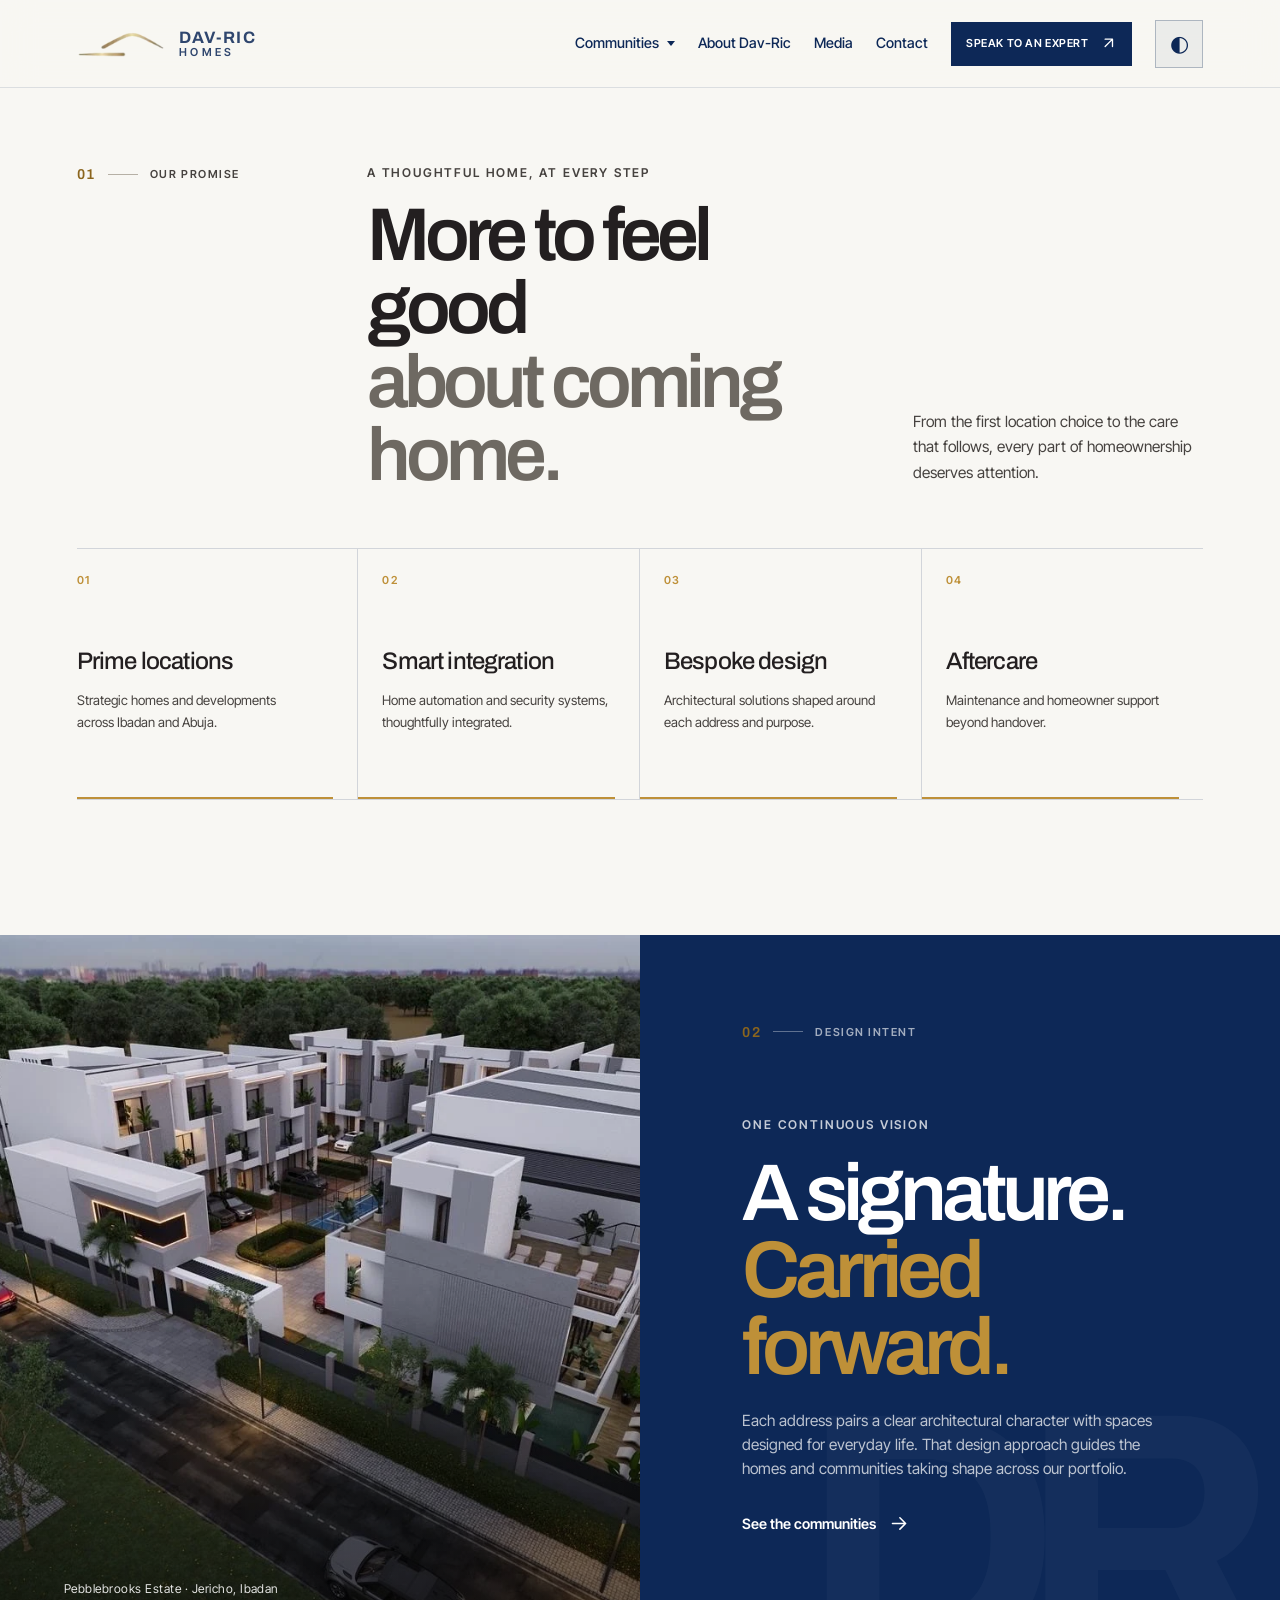
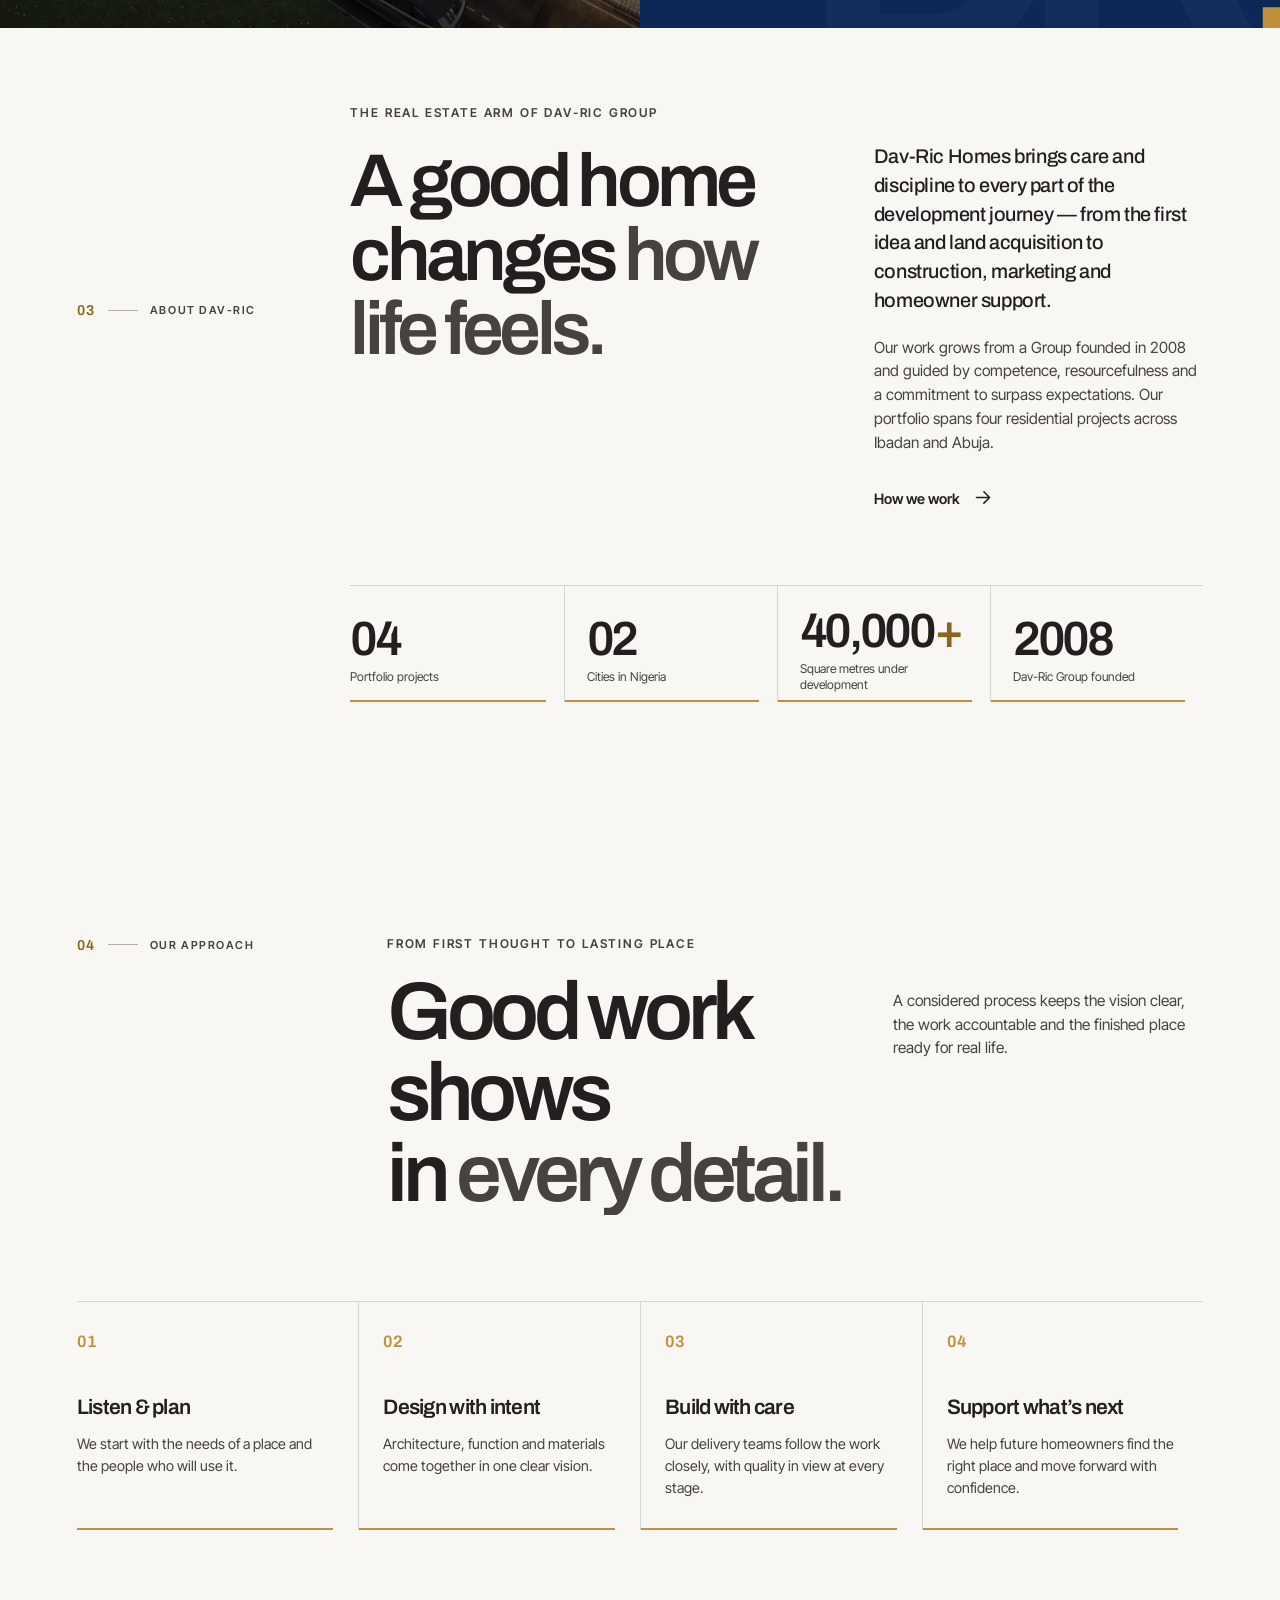
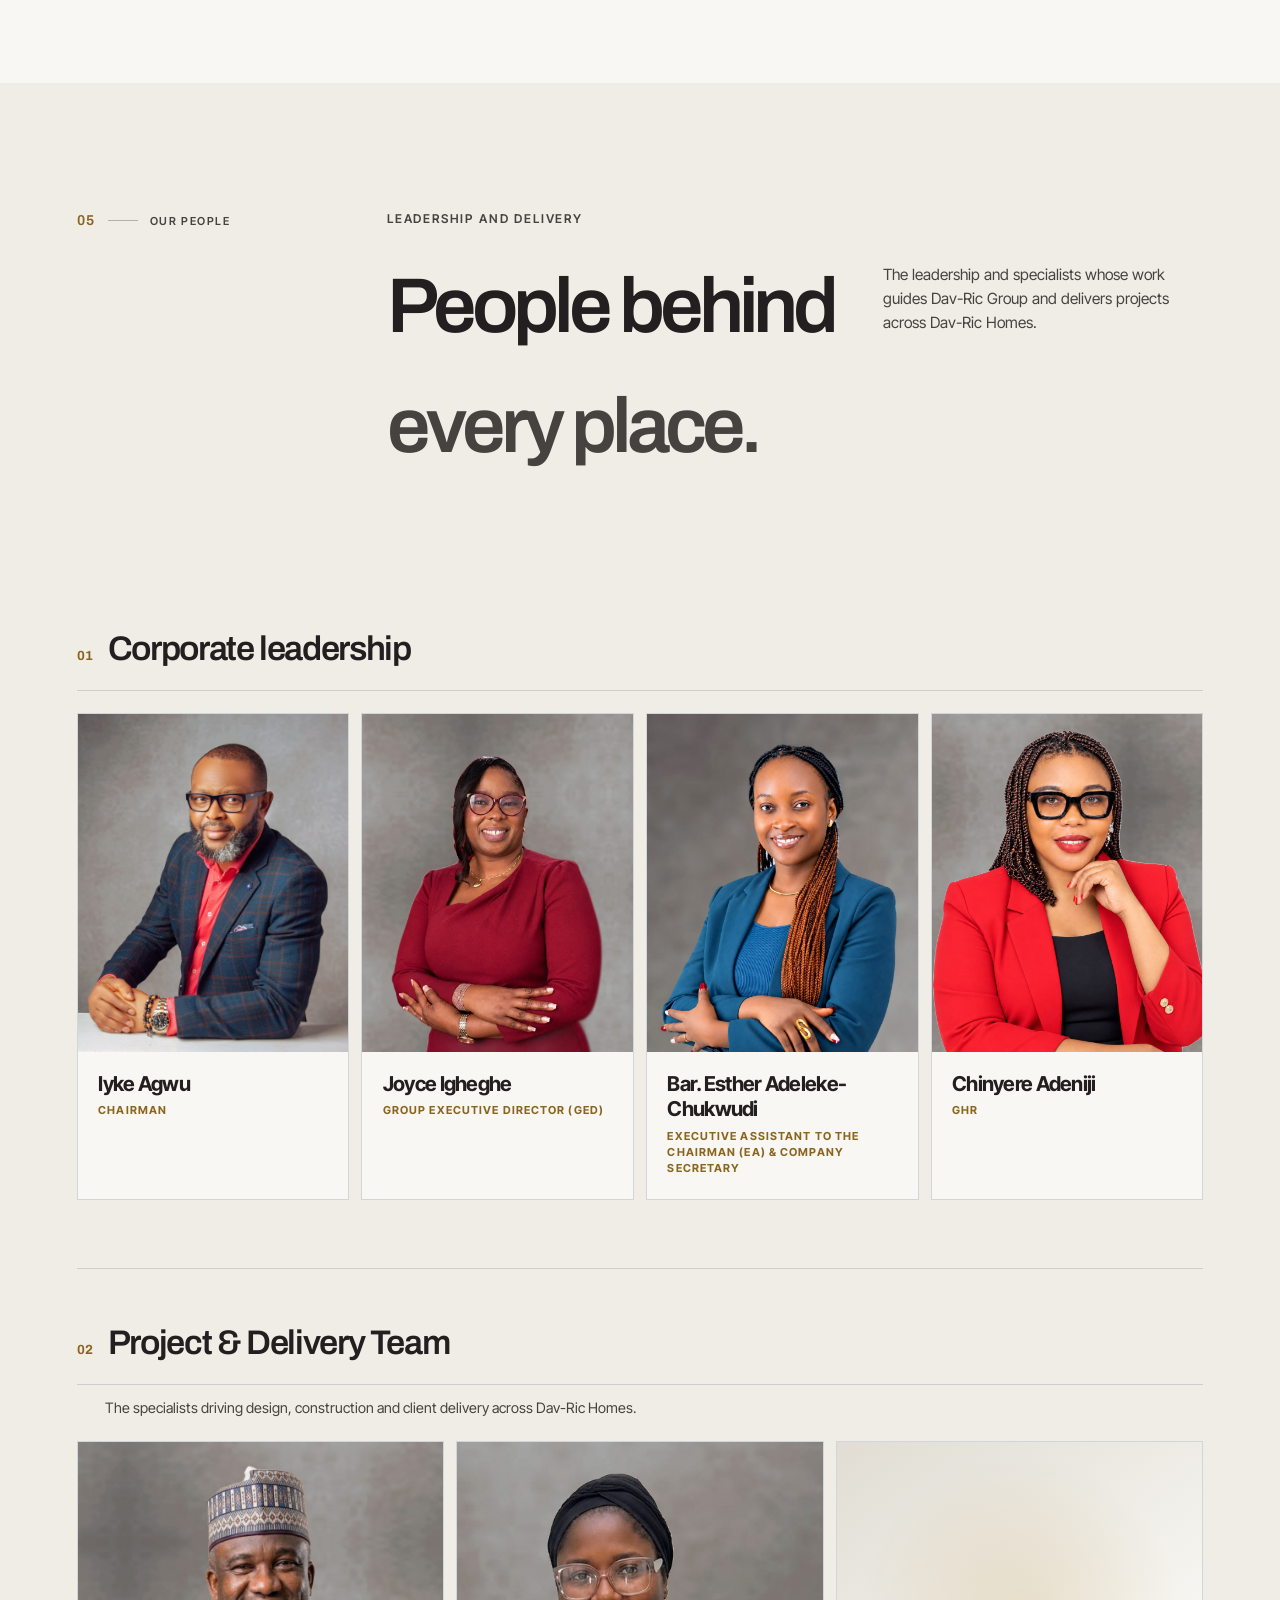
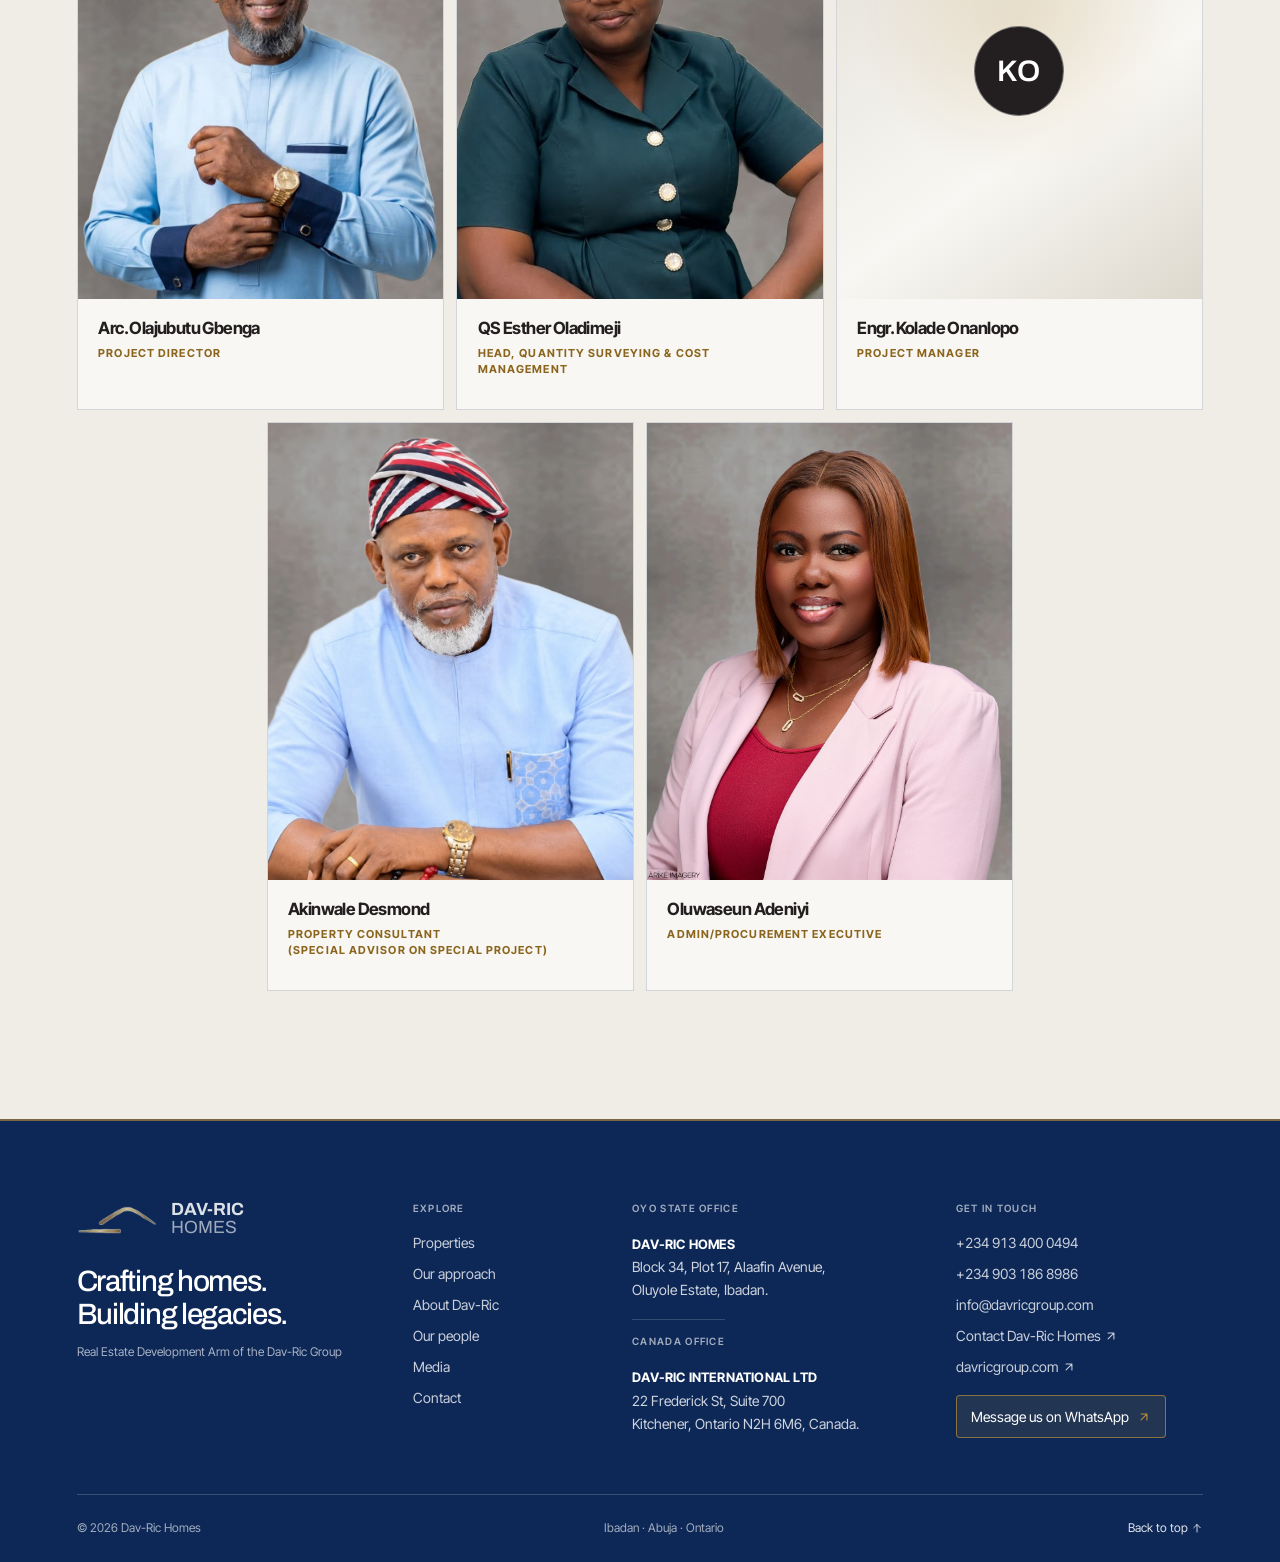
==== about.html @ d450db81 "Remove Dav-Ric Towers from site" ====
<!doctype html>
<html lang="en">
  <head>
    <meta charset="utf-8" />
    <meta name="viewport" content="width=device-width, initial-scale=1" />
    <meta name="theme-color" content="#f7f6f3" />
    <link rel="icon" type="image/png" sizes="64x64" href="assets/favicon.png?v=homes-logo" />
    <link rel="canonical" href="https://davrichomes.com/about" />
    <meta name="description" content="Learn about Dav-Ric Homes, our design approach, company leadership and the project delivery team." />
    <meta property="og:site_name" content="Dav-Ric Homes" />
    <meta property="og:title" content="About Dav-Ric Homes | Our Story, Team &amp; Approach" />
    <meta property="og:description" content="Meet Dav-Ric Homes: our story, design approach, leadership and delivery specialists." />
    <meta property="og:type" content="website" />
    <meta property="og:url" content="https://davrichomes.com/about" />
    <meta property="og:image" content="https://davrichomes.com/assets/davric-home-render.webp" />
    <meta property="og:image:alt" content="Dav-Ric Homes residential development in Nigeria" />
    <meta name="twitter:card" content="summary_large_image" />
    <meta name="twitter:title" content="About Dav-Ric Homes | Our Story, Team &amp; Approach" />
    <meta name="twitter:description" content="Meet Dav-Ric Homes: our story, design approach, leadership and delivery specialists." />
    <meta name="twitter:image" content="https://davrichomes.com/assets/davric-home-render.webp" />
    <title>About Dav-Ric Homes | Our Story, Team &amp; Approach</title>
    <script>
      try {
        const savedTheme = localStorage.getItem("davric-theme");
        document.documentElement.dataset.theme = savedTheme || (window.matchMedia("(prefers-color-scheme: dark)").matches ? "dark" : "light");
      } catch {
        document.documentElement.dataset.theme = window.matchMedia("(prefers-color-scheme: dark)").matches ? "dark" : "light";
      }
    </script>
    <link rel="preconnect" href="https://fonts.googleapis.com" />
    <link rel="preconnect" href="https://fonts.gstatic.com" crossorigin />
    <link href="https://fonts.googleapis.com/css2?family=Archivo:wght@400;500;600;700&family=Inter+Tight:wght@400;500;600;700&display=swap" rel="stylesheet" />
    <link rel="stylesheet" href="styles.css?v=estate-layouts-20261120" />
    <script src="script.js?v=communities-developments-20261121" defer></script>
  </head>
  <body>
    <a class="skip-link" href="#main">Skip to content</a>
    <div class="site-intro" data-site-intro aria-hidden="true">
      <div class="site-intro-lockup"><span class="site-intro-mark"><img src="assets/davric-roof-mark.png" alt="" width="164" height="50" /></span><span class="site-intro-name"><strong>DAV-RIC</strong><span>HOMES</span></span><span class="site-intro-tagline">Crafting homes.<br /><em>Building legacies.</em></span></div>
      <span class="site-intro-footer"><span>Real estate, thoughtfully made</span><span><i></i> Since 2008</span></span><span class="site-intro-progress" aria-hidden="true"></span>
    </div>
    <div class="page-transition" data-page-transition aria-hidden="true"><span class="page-transition-mark"><img src="assets/davric-roof-mark.png" alt="" /></span><span class="page-transition-name"><strong>DAV-RIC</strong><span>HOMES</span></span><span class="page-transition-rule"></span></div>
    <span class="page-scroll-meter" data-scroll-meter aria-hidden="true"></span>

    <header class="site-header" id="top">
      <div class="header-inner shell">
        <a class="brand" href="/" aria-label="Dav-Ric Homes, home"><img src="assets/davric-roof-mark.png" alt="Dav-Ric Homes roofline logo" width="84" height="30" /><span class="brand-name"><strong>DAV-RIC</strong><span>HOMES</span></span></a>
        <nav class="desktop-nav" aria-label="Main navigation"><details class="desktop-nav-dropdown">
  <summary>Communities</summary>
  <div class="desktop-nav-dropdown-menu">
    <a href="/#featured-properties">Featured home types</a>
    <a href="/communities">Browse all communities</a>
    <a href="/projects/pebblebrooks-terrace-home">Pebblebrooks Terrace Home</a>
    <a href="/projects/pebblebrooks-semi-detached-building">Pebblebrooks Semi-detached</a>
    <a href="/projects/guzape-abuja">Guzape Main Project</a>
  </div>
</details><a href="/about#top" aria-current="page">About Dav-Ric</a><a href="/media">Media</a><a href="/contact">Contact</a><a class="nav-cta nav-expert-cta" href="/contact"><span>Speak to an expert</span><span aria-hidden="true"><svg class="ui-arrow ui-arrow--up-right" viewBox="0 0 24 24" focusable="false"><path d="M7 17 17 7M7 7h10v10" /></svg></span></a></nav>
        <div class="header-actions">
          <button class="theme-toggle" type="button" aria-label="Use dark color theme" aria-pressed="false" title="Switch color theme"><span class="theme-symbol" aria-hidden="true">◐</span><span class="sr-only">Theme</span></button>
          <button class="menu-toggle" type="button" aria-expanded="false" aria-controls="primary-nav"><span class="sr-only">Open navigation</span><span></span><span></span></button>
        </div>
      </div>
    </header>

    <nav class="primary-nav" id="primary-nav" aria-label="Main navigation" aria-hidden="true" inert>
      <div class="primary-nav-inner">
        <div class="menu-intro"><p class="menu-kicker"><span></span> Discover Dav-Ric</p><p class="menu-statement">Thoughtful places.<br /><em>Lasting possibility.</em></p><p class="menu-location">Ibadan <span>·</span> Abuja <span>·</span> Ontario</p></div>
        <div class="menu-links"><a href="/communities"><span class="menu-link-index">01</span><span>Communities</span><span class="menu-link-arrow" aria-hidden="true"><svg class="ui-arrow ui-arrow--up-right" viewBox="0 0 24 24" focusable="false"><path d="M7 17 17 7M7 7h10v10" /></svg></span></a><a href="/about#approach"><span class="menu-link-index">02</span><span>Our approach</span><span class="menu-link-arrow" aria-hidden="true"><svg class="ui-arrow ui-arrow--up-right" viewBox="0 0 24 24" focusable="false"><path d="M7 17 17 7M7 7h10v10" /></svg></span></a><a href="/about#top"><span class="menu-link-index">03</span><span>About Dav-Ric</span><span class="menu-link-arrow" aria-hidden="true"><svg class="ui-arrow ui-arrow--up-right" viewBox="0 0 24 24" focusable="false"><path d="M7 17 17 7M7 7h10v10" /></svg></span></a><a href="/media"><span class="menu-link-index">04</span><span>Media</span><span class="menu-link-arrow" aria-hidden="true"><svg class="ui-arrow ui-arrow--up-right" viewBox="0 0 24 24" focusable="false"><path d="M7 17 17 7M7 7h10v10" /></svg></span></a><a class="nav-cta" href="/contact"><span>Speak to an expert</span><span aria-hidden="true"><svg class="ui-arrow ui-arrow--up-right" viewBox="0 0 24 24" focusable="false"><path d="M7 17 17 7M7 7h10v10" /></svg></span></a></div>
        <div class="menu-footer"><span>Real estate, thoughtfully made</span><span><a href="tel:+2349134000494">+234 913 400 0494</a><i></i><a href="tel:+2349031868986">+234 903 186 8986</a><i></i><a href="mailto:info@davricgroup.com">info@davricgroup.com</a></span></div>
      </div>
    </nav>

    <main id="main" class="about-page">
      <section class="features-section section-paper" id="features" aria-labelledby="features-title">
        <div class="shell">
          <div class="features-heading" data-reveal>
            <div class="section-index"><span>01</span><span class="index-rule"></span><span>Our promise</span></div>
            <div>
              <p class="eyebrow eyebrow-dark">A thoughtful home, at every step</p>
              <h2 id="features-title">More to feel good<br /><span>about coming home.</span></h2>
            </div>
            <p>From the first location choice to the care that follows, every part of homeownership deserves attention.</p>
          </div>
          <div class="feature-grid">
            <article class="feature-card" data-reveal="zoom">
              <span class="feature-index">01</span>
              <h3>Prime locations</h3>
              <p>Strategic homes and developments across Ibadan and Abuja.</p>
              <span class="feature-line" aria-hidden="true"></span>
            </article>
            <article class="feature-card" data-reveal="zoom">
              <span class="feature-index">02</span>
              <h3>Smart integration</h3>
              <p>Home automation and security systems, thoughtfully integrated.</p>
              <span class="feature-line" aria-hidden="true"></span>
            </article>
            <article class="feature-card" data-reveal="zoom">
              <span class="feature-index">03</span>
              <h3>Bespoke design</h3>
              <p>Architectural solutions shaped around each address and purpose.</p>
              <span class="feature-line" aria-hidden="true"></span>
            </article>
            <article class="feature-card" data-reveal="zoom">
              <span class="feature-index">04</span>
              <h3>Aftercare</h3>
              <p>Maintenance and homeowner support beyond handover.</p>
              <span class="feature-line" aria-hidden="true"></span>
            </article>
          </div>
        </div>
      </section>

      <section class="design-section section-ink" aria-labelledby="design-title">
        <div class="design-image" data-reveal="left">
          <img src="assets/pebblebrooks-render.webp" alt="Architectural visualisation of Pebblebrooks Estate in Ibadan" loading="lazy" />
          <span class="image-note">Pebblebrooks Estate · Jericho, Ibadan</span>
        </div>
        <div class="design-copy" data-reveal="right">
          <div class="section-index section-index-light"><span>02</span><span class="index-rule"></span><span>Design intent</span></div>
          <p class="eyebrow eyebrow-light">One continuous vision</p>
          <h2 id="design-title">A signature.<br /><em>Carried forward.</em></h2>
          <p>
            Each address pairs a clear architectural character with spaces designed for everyday life. That design approach guides the homes and communities taking shape across our portfolio.
          </p>
          <a class="text-link text-link-light" href="/communities">See the communities <span aria-hidden="true"><svg class="ui-arrow ui-arrow--right" viewBox="0 0 24 24" focusable="false"><path d="M4 12h15m-6.5-6.5L19 12l-6.5 6.5" /></svg></span></a>
          <div class="design-mark" aria-hidden="true">DR<span>.</span></div>
        </div>
      </section>

      <section class="intro-section section-paper" id="story" aria-labelledby="story-title">
        <div class="shell intro-grid">
          <div class="section-index" data-reveal><span>03</span><span class="index-rule"></span><span>About Dav-Ric</span></div>
          <div class="intro-heading" data-reveal="left">
            <p class="eyebrow eyebrow-dark">The real estate arm of Dav-Ric Group</p>
            <h1 id="story-title">A good home changes <span>how life feels.</span></h1>
          </div>
          <div class="intro-copy" data-reveal="right">
            <p class="lead-copy">
              Dav-Ric Homes brings care and discipline to every part of the development journey — from the first idea and land acquisition to construction, marketing and homeowner support.
            </p>
            <p>
              Our work grows from a Group founded in 2008 and guided by competence, resourcefulness and a commitment to surpass expectations. Our portfolio spans four residential projects across Ibadan and Abuja.
            </p>
            <a class="text-link text-link-dark" href="#approach">How we work <span aria-hidden="true"><svg class="ui-arrow ui-arrow--right" viewBox="0 0 24 24" focusable="false"><path d="M4 12h15m-6.5-6.5L19 12l-6.5 6.5" /></svg></span></a>
          </div>
          <div class="stat-row" data-reveal aria-label="Dav-Ric Homes in numbers">
            <div class="stat"><strong><span class="sr-only">04</span><span data-count-up="4" data-count-mode="pad2" aria-hidden="true">04</span></strong><span>Portfolio projects</span></div>
            <div class="stat"><strong><span class="sr-only">02</span><span data-count-up="2" data-count-mode="pad2" aria-hidden="true">02</span></strong><span>Cities in Nigeria</span></div>
            <div class="stat"><strong><span class="sr-only">40,000+</span><span aria-hidden="true"><span data-count-up="40000" data-count-mode="comma">40,000</span><span class="stat-plus">+</span></span></strong><span>Square metres under development</span></div>
            <div class="stat"><strong><span class="sr-only">2008</span><span data-count-up="2008" aria-hidden="true">2008</span></strong><span>Dav-Ric Group founded</span></div>
          </div>
        </div>
      </section>

      <section class="approach-section section-paper" id="approach" aria-labelledby="approach-title">
        <div class="shell">
          <div class="approach-heading" data-reveal>
            <div class="section-index"><span>04</span><span class="index-rule"></span><span>Our approach</span></div>
            <div>
              <p class="eyebrow eyebrow-dark">From first thought to lasting place</p>
              <h2 id="approach-title">Good work shows<br />in <span>every detail.</span></h2>
            </div>
            <p class="approach-intro">A considered process keeps the vision clear, the work accountable and the finished place ready for real life.</p>
          </div>
          <div class="approach-steps">
            <article class="approach-step" data-reveal>
              <span class="step-number">01</span>
              <h3>Listen &amp; plan</h3>
              <p>We start with the needs of a place and the people who will use it.</p>
              <span class="step-line" aria-hidden="true"></span>
            </article>
            <article class="approach-step" data-reveal>
              <span class="step-number">02</span>
              <h3>Design with intent</h3>
              <p>Architecture, function and materials come together in one clear vision.</p>
              <span class="step-line" aria-hidden="true"></span>
            </article>
            <article class="approach-step" data-reveal>
              <span class="step-number">03</span>
              <h3>Build with care</h3>
              <p>Our delivery teams follow the work closely, with quality in view at every stage.</p>
              <span class="step-line" aria-hidden="true"></span>
            </article>
            <article class="approach-step" data-reveal>
              <span class="step-number">04</span>
              <h3>Support what’s next</h3>
              <p>We help future homeowners find the right place and move forward with confidence.</p>
              <span class="step-line" aria-hidden="true"></span>
            </article>
          </div>
        </div>
      </section>

      <section class="people-section section-mist" id="people" aria-labelledby="people-title">
        <div class="shell">
          <div class="people-heading" data-reveal>
            <div class="section-index"><span>05</span><span class="index-rule"></span><span>Our people</span></div>
            <div>
              <p class="eyebrow eyebrow-dark">Leadership and delivery</p>
              <h2 id="people-title">People behind<br /><span>every place.</span></h2>
            </div>
            <p class="people-intro">The leadership and specialists whose work guides Dav-Ric Group and delivers projects across Dav-Ric Homes.</p>
          </div>

          <div class="people-group" aria-labelledby="leadership-title">
            <div class="people-group-heading"><span>01</span><h3 id="leadership-title">Corporate leadership</h3></div>
            <div class="people-grid people-grid--leadership">
              <article class="people-card" data-reveal>
                <div class="people-card-media"><img class="people-card-photo" src="assets/leadership-portrait-02.jpg" alt="Portrait of Iyke Agwu" loading="lazy" decoding="async" /></div>
                <div class="people-card-body"><h4>Iyke Agwu</h4><p class="people-card-role">Chairman</p></div>
              </article>
              <article class="people-card" data-reveal>
                <div class="people-card-media"><img class="people-card-photo" src="assets/joyce-igheghe.jpg" alt="Portrait of Joyce Igheghe" loading="lazy" decoding="async" /></div>
                <div class="people-card-body"><h4>Joyce Igheghe</h4><p class="people-card-role">Group Executive Director (GED)</p></div>
              </article>
              <article class="people-card" data-reveal>
                <div class="people-card-media"><img class="people-card-photo" src="assets/bar-esther-adeleke-chukwudi-portrait-grey.png" alt="Portrait of Bar. Esther Adeleke-Chukwudi" loading="lazy" decoding="async" /></div>
                <div class="people-card-body"><h4>Bar. Esther Adeleke-Chukwudi</h4><p class="people-card-role">Executive Assistant to the Chairman (EA) &amp; Company Secretary</p></div>
              </article>
              <article class="people-card" data-reveal>
                <div class="people-card-media"><img class="people-card-photo" src="assets/chinyere-adeniji.jpg" alt="Portrait of Chinyere Adeniji" loading="lazy" decoding="async" /></div>
                <div class="people-card-body"><h4>Chinyere Adeniji</h4><p class="people-card-role">GHR</p></div>
              </article>
            </div>
          </div>

          <div class="people-group people-group--delivery" aria-labelledby="delivery-team-title">
            <div class="people-group-heading"><span>02</span><h3 id="delivery-team-title">Project &amp; Delivery Team</h3></div>
            <p class="people-group-intro">The specialists driving design, construction and client delivery across Dav-Ric Homes.</p>
            <div class="people-grid people-grid--delivery">
              <article class="people-card" data-reveal><div class="people-card-media"><img class="people-card-photo" src="assets/olajubutu-gbenga.jpg" alt="Portrait of Arc. Olajubutu Gbenga" loading="lazy" decoding="async" /></div><div class="people-card-body"><h4>Arc. Olajubutu Gbenga</h4><p class="people-card-role">Project Director</p></div></article>
              <article class="people-card" data-reveal><div class="people-card-media"><img class="people-card-photo" src="assets/esther-olasemeji.jpg" alt="Portrait of QS Esther Olasemeji" loading="lazy" decoding="async" /></div><div class="people-card-body"><h4>QS Esther Oladimeji</h4><p class="people-card-role">Head, Quantity Surveying &amp; Cost Management</p></div></article>
              <article class="people-card" data-reveal><div class="people-card-media" aria-hidden="true"><span class="people-card-initials">KO</span></div><div class="people-card-body"><h4>Engr. Kolade Onanlopo</h4><p class="people-card-role">Project Manager</p></div></article>
              <article class="people-card" data-reveal><div class="people-card-media"><img class="people-card-photo" src="assets/akinwale-desmond.jpg" alt="Portrait of Akinwale Desmond" loading="lazy" decoding="async" /></div><div class="people-card-body"><h4>Akinwale Desmond</h4><p class="people-card-role">Property Consultant<br />(Special Advisor on Special Project)</p></div></article>
              <article class="people-card" data-reveal><div class="people-card-media"><img class="people-card-photo" src="assets/oluwaseun-adeniyi.webp" alt="Portrait of Oluwaseun Adeniyi" loading="lazy" decoding="async" /></div><div class="people-card-body"><h4>Oluwaseun Adeniyi</h4><p class="people-card-role">Admin/Procurement Executive</p></div></article>
            </div>
          </div>
        </div>
      </section>
    </main>

    <footer class="site-footer section-dark">
      <div class="shell footer-main">
        <div class="footer-brand-block"><a class="brand brand-footer" href="/#top" aria-label="Dav-Ric Homes, home"><img src="assets/davric-roof-mark.png" alt="Dav-Ric Homes roofline logo" width="84" height="30" loading="lazy" /><span class="brand-name"><strong>DAV-RIC</strong><span>HOMES</span></span></a><p>Crafting homes.<br />Building legacies.</p><span class="footer-group-note">Real Estate Development Arm of the Dav-Ric Group</span></div>
        <div class="footer-column"><p class="footer-heading">Explore</p><a href="/communities">Properties</a><a href="/about#approach">Our approach</a><a href="/about#top">About Dav-Ric</a><a href="/about#people">Our people</a><a href="/media">Media</a><a href="/contact">Contact</a></div>
        <div class="footer-column footer-address"><p class="footer-heading">Oyo State office</p><p><strong>DAV-RIC HOMES</strong><br />Block 34, Plot 17, Alaafin Avenue,<br />Oluyole Estate, Ibadan.</p><p class="footer-heading footer-heading-spaced">Canada office</p><p><strong>DAV-RIC INTERNATIONAL LTD</strong><br />22 Frederick St, Suite 700<br />Kitchener, Ontario N2H 6M6, Canada.</p></div>
        <div class="footer-column footer-reach">
          <p class="footer-heading">Get in touch</p>
          <a href="tel:+2349134000494">+234 913 400 0494</a>
          <a href="tel:+2349031868986">+234 903 186 8986</a>
          <a href="mailto:info@davricgroup.com">info@davricgroup.com</a>
          <a href="/contact">Contact Dav-Ric Homes <span aria-hidden="true"><svg class="ui-arrow ui-arrow--up-right" viewBox="0 0 24 24" focusable="false"><path d="M7 17 17 7M7 7h10v10" /></svg></span></a>
          <a href="https://www.davricgroup.com/" target="_blank" rel="noopener noreferrer">davricgroup.com <span aria-hidden="true"><svg class="ui-arrow ui-arrow--up-right" viewBox="0 0 24 24" focusable="false"><path d="M7 17 17 7M7 7h10v10" /></svg></span></a>
          <a class="footer-whatsapp" href="https://wa.me/2349134000494" target="_blank" rel="noopener noreferrer">Message us on WhatsApp <span aria-hidden="true"><svg class="ui-arrow ui-arrow--up-right" viewBox="0 0 24 24" focusable="false"><path d="M7 17 17 7M7 7h10v10" /></svg></span></a>
        </div>
      </div>
      <div class="shell footer-bottom"><span>© <span id="current-year">2026</span> Dav-Ric Homes</span><span>Ibadan · Abuja · Ontario</span><a href="/about#top">Back to top <svg class="ui-arrow ui-arrow--up" viewBox="0 0 24 24" focusable="false"><path d="M12 20V5m-6.5 6.5L12 5l6.5 6.5" /></svg></a></div>
    </footer>
  </body>
</html>
---- styles.css ----
:root {
  color-scheme: light;
  --blue: #0d2857;
  --gold: #be9038;
  --gold-ink: #8b651d;
  --black: #231f20;
  --dark: var(--blue);
  --charcoal: #46423f;
  --grey: #b6b0a5;
  --paper: #f8f7f3;
  --mist: #efede6;
  --white: #ffffff;
  --surface: #ffffff;
  --header-surface: rgb(248 247 243 / 86%);
  --line-color: rgb(13 40 87 / 16%);
  --muted: #716c63;
  --subtle: #6e6962;
  --faint: #817b72;
  --placeholder: #8e8981;
  --field: #bdb8ae;
  --outline: #c5c0b6;
  --display: "Archivo", Arial, sans-serif;
  --body: "Inter Tight", Arial, sans-serif;
  --shell: min(1320px, calc(100% - 12vw));
  --ease: cubic-bezier(0.2, 0.72, 0.2, 1);
}

*,
*::before,
*::after {
  box-sizing: border-box;
}

html {
  scroll-behavior: smooth;
  scroll-padding-top: 92px;
}

body {
  margin: 0;
  background: var(--paper);
  color: var(--black);
  font-family: var(--body);
  font-size: 17.64px;
  line-height: 1.55;
  -webkit-font-smoothing: antialiased;
}

body.menu-open {
  overflow: hidden;
}

img {
  display: block;
  max-width: 100%;
}

a {
  color: inherit;
  text-decoration: none;
}

button,
input,
select,
textarea {
  font: inherit;
}

button,
a,
input,
select,
textarea {
  -webkit-tap-highlight-color: transparent;
}

button:focus-visible,
a:focus-visible,
input:focus-visible,
select:focus-visible,
textarea:focus-visible {
  outline: 2px solid var(--gold);
  outline-offset: 4px;
}

::selection {
  color: var(--blue);
  background: var(--gold);
}

.shell {
  width: var(--shell);
  margin-inline: auto;
}

.sr-only,
.skip-link:not(:focus) {
  position: absolute;
  width: 1px;
  height: 1px;
  padding: 0;
  margin: -1px;
  overflow: hidden;
  clip: rect(0, 0, 0, 0);
  white-space: nowrap;
  border: 0;
}

.skip-link:focus {
  position: fixed;
  z-index: 100;
  top: 12px;
  left: 12px;
  padding: 12px 16px;
  color: var(--white);
  background: var(--black);
}

.section-paper {
  background: var(--paper);
}

.section-mist {
  background: var(--mist);
}

.section-ink,
.section-dark {
  color: var(--white);
  background: var(--dark);
}

.section-red {
  color: var(--white);
  background: var(--blue);
}

.eyebrow {
  display: flex;
  align-items: center;
  gap: 12px;
  margin: 0 0 24px;
  font-family: var(--body);
  font-size: 12.13px;
  font-weight: 600;
  letter-spacing: 0.15em;
  line-height: 1.35;
  text-transform: uppercase;
}

.eyebrow-dark {
  color: var(--charcoal);
}

.eyebrow-light {
  color: rgb(255 255 255 / 76%);
}

.eyebrow-line {
  width: 34px;
  height: 1px;
  background: var(--gold);
}

h1,
h2,
h3,
p {
  margin-top: 0;
}

h1,
h2,
h3 {
  font-family: var(--display);
  font-weight: 600;
}

h1,
h2 {
  letter-spacing: -0.065em;
}

h1 em,
h2 em {
  font-style: normal;
  color: var(--gold);
}

h2 span {
  color: var(--gold);
}

.site-header {
  position: sticky;
  top: 0;
  z-index: 50;
  height: 88px;
  background: var(--header-surface);
  border-bottom: 1px solid rgb(13 40 87 / 12%);
  -webkit-backdrop-filter: blur(16px) saturate(125%);
  backdrop-filter: blur(16px) saturate(125%);
}

.site-header .brand-name strong,
.site-header .brand-name > span,
.site-header .desktop-nav > a:not(.nav-cta) {
  color: var(--blue);
}

.site-header .theme-toggle,
.site-header .menu-toggle {
  border-color: rgb(13 40 87 / 28%);
  color: var(--blue);
  background: rgb(13 40 87 / 5%);
}

.header-inner {
  display: flex;
  height: 100%;
  align-items: center;
  justify-content: space-between;
}

.brand {
  display: inline-flex;
  flex: 0 0 auto;
  align-items: center;
  gap: 10px;
  opacity: 0.86;
  transition: opacity 220ms ease;
}

.brand:hover,
.brand:focus-visible {
  opacity: 1;
}

.site-header .brand img {
  width: 92px;
  height: 33px;
  object-fit: contain;
}

.brand-name {
  display: flex;
  flex-direction: column;
  gap: 1px;
  font-family: var(--display);
  line-height: 1;
}

.site-header .brand-name strong {
  color: var(--blue);
  font-size: 16.54px;
  font-weight: 700;
  letter-spacing: 0.08em;
}

.site-header .brand-name > span {
  color: var(--blue);
  font-family: var(--body);
  font-size: 11.03px;
  font-weight: 600;
  letter-spacing: 0.31em;
}

.primary-nav {
  display: flex;
  align-items: center;
  gap: clamp(22px, 3vw, 46px);
  font-size: 14.33px;
  font-weight: 500;
}

.primary-nav > a:not(.nav-cta) {
  position: relative;
  padding-block: 12px;
}

.primary-nav > a:not(.nav-cta)::after {
  position: absolute;
  right: 0;
  bottom: 4px;
  left: 0;
  height: 1px;
  background: var(--gold);
  content: "";
  transform: scaleX(0);
  transform-origin: left;
  transition: transform 220ms var(--ease);
}

.primary-nav > a:not(.nav-cta):hover::after {
  transform: scaleX(1);
}

.nav-cta {
  display: inline-flex;
  min-height: 46px;
  align-items: center;
  gap: 18px;
  padding: 0 18px;
  color: var(--white);
  background: var(--blue);
  transition: background 180ms ease;
}

.nav-cta:hover {
  color: var(--blue);
  background: var(--gold);
}

.nav-cta span {
  font-size: 19.84px;
}

.menu-toggle {
  display: none;
}

.hero {
  position: relative;
  min-height: min(760px, calc(100svh - 88px));
  min-height: max(640px, calc(100svh - 88px));
  overflow: hidden;
  background: var(--dark);
}

.hero-image,
.hero-shade {
  position: absolute;
  inset: 0;
}

.hero-image {
  left: auto;
  width: 62%;
}

.hero-image img {
  width: 100%;
  height: 100%;
  object-fit: cover;
  object-position: 48% 42%;
  transform-origin: 56% 42%;
}

.hero-shade {
  background:
    linear-gradient(90deg, #050404 1%, rgb(5 4 4 / 90%) 28%, rgb(5 4 4 / 58%) 49%, rgb(5 4 4 / 10%) 78%, rgb(5 4 4 / 14%) 100%),
    linear-gradient(0deg, rgb(5 4 4 / 52%) 0%, transparent 31%);
}

.hero-content {
  position: relative;
  z-index: 2;
  display: flex;
  min-height: max(640px, calc(100svh - 88px));
  flex-direction: column;
  justify-content: center;
  padding-top: 22px;
  padding-bottom: 84px;
}

.hero-copy {
  width: min(760px, 65%);
  padding-top: 16px;
}

.hero h1 {
  max-width: 850px;
  margin-bottom: 25px;
  font-size: clamp(68.36px, 8.93vw, 127.89px);
  line-height: 0.94;
}

.hero h1 em {
  color: var(--white);
}

.hero .hero-title-line {
  display: block;
}

.hero h1 em::after {
  display: inline-block;
  width: 10px;
  height: 10px;
  margin: 0 0 0.02em 0.07em;
  background: var(--gold);
  content: "";
}

.hero-intro {
  max-width: 465px;
  margin-bottom: 32px;
  color: rgb(255 255 255 / 76%);
  font-size: 18.74px;
  line-height: 1.6;
}

.hero-actions {
  display: flex;
  align-items: center;
  gap: 28px;
}

.button {
  display: inline-flex;
  min-height: 54px;
  align-items: center;
  justify-content: space-between;
  gap: 28px;
  padding: 0 20px;
  border: 0;
  cursor: pointer;
  font-size: 14.33px;
  font-weight: 600;
  transition: color 180ms ease, background 180ms ease, transform 180ms ease;
}

.button:hover {
  transform: translateY(-2px);
}

.button span {
  font-size: 20.95px;
  line-height: 1;
}

.button-red {
  color: var(--white);
  background: var(--blue);
}

.button-red:hover {
  color: var(--blue);
  background: var(--white);
}

.button-dark {
  width: 100%;
  color: var(--white);
  background: var(--black);
}

.button-dark:hover {
  color: var(--blue);
  background: var(--white);
}

.button-outline {
  border: 1px solid var(--outline);
  color: var(--black);
  background: transparent;
}

.button-outline:hover {
  border-color: var(--black);
  background: var(--paper);
}

.text-link {
  display: inline-flex;
  align-items: center;
  gap: 13px;
  font-size: 14.33px;
  font-weight: 600;
}

.text-link span {
  font-size: 20.95px;
  transition: transform 180ms ease;
}

.text-link:hover span {
  transform: translateX(4px);
}

.text-link-light {
  color: var(--white);
}

.text-link-dark {
  color: var(--black);
}

.hero-caption {
  position: absolute;
  right: 0;
  bottom: 84px;
  display: flex;
  max-width: 365px;
  align-items: center;
  gap: 14px;
  padding: 15px 17px;
  background: rgb(5 4 4 / 82%);
  backdrop-filter: blur(10px);
}

.caption-rule {
  width: 2px;
  height: 34px;
  background: var(--gold);
}

.hero-caption > div {
  display: flex;
  flex: 1;
  flex-direction: column;
  gap: 2px;
}

.hero-caption strong {
  font-size: 13.23px;
  font-weight: 600;
}

.hero-caption > div span,
.caption-index {
  color: rgb(255 255 255 / 60%);
  font-size: 11.03px;
}

.caption-index {
  align-self: flex-start;
  letter-spacing: 0.08em;
}

.hero-bottomline {
  position: absolute;
  right: 0;
  bottom: 31px;
  left: 0;
  display: flex;
  align-items: center;
  gap: 13px;
  color: rgb(255 255 255 / 65%);
  font-size: 11.03px;
  font-weight: 500;
  letter-spacing: 0.13em;
  text-transform: uppercase;
}

.hero-bottom-rule {
  width: 45px;
  height: 1px;
  margin-inline: 4px;
  background: rgb(255 255 255 / 38%);
}

.experience-ribbon {
  overflow: hidden;
  padding-block: 18px;
  border-bottom: 1px solid rgb(28 24 21 / 9%);
  background: var(--paper);
  color: var(--ink);
}

.ribbon-track,
.ribbon-group {
  display: flex;
  width: max-content;
  align-items: center;
}

.ribbon-group {
  flex: 0 0 auto;
  gap: clamp(21px, 4vw, 56px);
  padding-right: clamp(21px, 4vw, 56px);
}

.ribbon-group span {
  font-size: 11.03px;
  font-weight: 600;
  letter-spacing: 0.14em;
  text-transform: uppercase;
  white-space: nowrap;
}

.ribbon-group i {
  width: 6px;
  height: 6px;
  flex: 0 0 auto;
  background: var(--gold);
  transform: rotate(45deg);
}

.intro-section {
  padding-block: clamp(64px, 6vw, 88px) 80px;
}

.intro-grid {
  display: grid;
  grid-template-columns: 0.63fr 1.38fr 0.99fr;
  column-gap: clamp(34px, 5vw, 80px);
  row-gap: 70px;
}

.section-index {
  display: flex;
  align-items: center;
  gap: 12px;
  color: var(--charcoal);
  font-size: 11.03px;
  font-weight: 600;
  letter-spacing: 0.14em;
  line-height: 1.3;
  text-transform: uppercase;
}

.section-index > span:first-child {
  color: var(--gold-ink);
  font-family: var(--display);
  font-size: 14.33px;
}

.index-rule {
  width: 30px;
  height: 1px;
  background: var(--grey);
}

.intro-heading .eyebrow {
  margin-bottom: 23px;
}

.intro-heading h1,
.intro-heading h2,
.approach-heading h2,
.projects-heading h2,
.progress-copy h2 {
  margin-bottom: 0;
  font-size: clamp(48.51px, 5.84vw, 79.38px);
  line-height: 0.99;
}

.intro-heading h1,
.intro-heading h2 {
  max-width: 670px;
}

.intro-heading h1 span,
.intro-heading h2 span {
  color: var(--charcoal);
}

.intro-copy {
  padding-top: 38px;
  color: var(--charcoal);
  font-size: 15.44px;
}

.intro-copy .lead-copy {
  color: var(--black);
  font-family: var(--display);
  font-size: 19.84px;
  font-weight: 500;
  letter-spacing: -0.02em;
  line-height: 1.45;
}

.intro-copy .text-link {
  margin-top: 12px;
}

.stat-row {
  display: grid;
  grid-column: 2 / -1;
  grid-template-columns: repeat(4, minmax(0, 1fr));
  border-top: 1px solid var(--line-color);
}

.stat {
  display: flex;
  min-height: 116px;
  flex-direction: column;
  justify-content: center;
  gap: 6px;
  padding: 12px 20px 0 0;
}

.stat + .stat {
  padding-left: 22px;
  border-left: 1px solid var(--line-color);
}

.stat strong {
  font-family: var(--display);
  font-size: clamp(34.18px, 3.75vw, 52.92px);
  font-weight: 600;
  letter-spacing: -0.07em;
  line-height: 1;
  font-variant-numeric: tabular-nums;
}

.stat-plus {
  color: var(--gold-ink);
}

.stat > span {
  max-width: 150px;
  color: var(--charcoal);
  font-size: 12.13px;
  line-height: 1.35;
}

.design-section {
  display: grid;
  min-height: 640px;
  grid-template-columns: 1fr 1fr;
  overflow: hidden;
}

.design-image {
  position: relative;
  min-height: 640px;
  overflow: hidden;
}

.design-image::after {
  position: absolute;
  inset: 50% 0 0;
  background: linear-gradient(0deg, rgb(5 4 4 / 64%), transparent);
  content: "";
}

.design-image img {
  width: 100%;
  height: 100%;
  object-fit: cover;
  object-position: center 39%;
}

.image-note {
  position: absolute;
  z-index: 1;
  bottom: 30px;
  left: clamp(24px, 5vw, 82px);
  color: rgb(255 255 255 / 88%);
  font-size: 12.13px;
  letter-spacing: 0.04em;
}

.design-copy {
  position: relative;
  display: flex;
  flex-direction: column;
  align-items: flex-start;
  justify-content: center;
  padding: 88px clamp(40px, 8vw, 132px);
  overflow: hidden;
}

.section-index-light {
  margin-bottom: 76px;
  color: rgb(255 255 255 / 62%);
}

.section-index-light .index-rule {
  background: rgb(255 255 255 / 34%);
}

.design-copy .eyebrow {
  margin-bottom: 21px;
}

.design-copy h2 {
  position: relative;
  z-index: 1;
  margin-bottom: 23px;
  font-size: clamp(57.33px, 6.28vw, 86px);
  line-height: 0.96;
}

.design-copy > p:not(.eyebrow) {
  position: relative;
  z-index: 1;
  max-width: 425px;
  margin-bottom: 27px;
  color: rgb(255 255 255 / 72%);
  font-size: 15.44px;
}

.design-mark {
  position: absolute;
  right: -20px;
  bottom: -88px;
  color: rgb(255 255 255 / 3%);
  font-family: var(--display);
  font-size: clamp(198.45px, 27.56vw, 374.85px);
  font-weight: 700;
  letter-spacing: -0.12em;
  line-height: 1;
  pointer-events: none;
}

.design-mark span {
  color: var(--gold);
}

.approach-section {
  padding-block: clamp(96px, 12vw, 166px) clamp(100px, 12vw, 170px);
}

.approach-heading {
  display: grid;
  grid-template-columns: 0.78fr 1.3fr 0.92fr;
  gap: 36px;
  align-items: start;
  margin-bottom: 86px;
}

.approach-heading h2 {
  font-size: clamp(52.92px, 6.39vw, 84.89px);
}

.approach-heading h2 span {
  color: var(--charcoal);
}

.approach-heading .eyebrow {
  margin-bottom: 20px;
}

.approach-intro {
  max-width: 310px;
  margin: 53px 0 0 auto;
  color: var(--charcoal);
  font-size: 15.44px;
}

.approach-steps {
  display: grid;
  grid-template-columns: repeat(4, minmax(0, 1fr));
  border-top: 1px solid var(--line-color);
}

.approach-step {
  position: relative;
  min-height: 228px;
  padding: 25px 25px 20px 0;
}

.approach-step + .approach-step {
  padding-left: 24px;
  border-left: 1px solid var(--line-color);
}

.step-number {
  display: inline-block;
  margin-bottom: 36px;
  color: var(--gold);
  font-family: var(--display);
  font-size: 16.54px;
  font-weight: 600;
}

.approach-step h3 {
  margin-bottom: 10px;
  font-size: 20.95px;
  letter-spacing: -0.035em;
}

.approach-step p {
  max-width: 240px;
  margin-bottom: 0;
  color: var(--charcoal);
  font-size: 14.33px;
}

.step-line {
  position: absolute;
  right: 25px;
  bottom: 0;
  left: 0;
  height: 2px;
  background: var(--gold);
  transform: scaleX(0.06);
  transform-origin: left;
  transition: transform 320ms var(--ease);
}

.approach-step:hover .step-line {
  transform: scaleX(1);
}

.people-section {
  padding-block: clamp(88px, 10vw, 138px);
}

.people-heading {
  display: grid;
  grid-template-columns: 0.78fr 1.3fr 0.92fr;
  gap: 36px;
  align-items: start;
  margin-bottom: 72px;
}

.people-heading .section-index { margin-bottom: 48px; }
.people-heading .eyebrow { margin-bottom: 18px; }
.people-heading h2 { font-size: clamp(50.71px, 6.06vw, 80.48px); }
.people-heading h2 span { color: var(--charcoal); }
.people-intro { max-width: 320px; margin: 52px 0 0 auto; color: var(--charcoal); font-size: 15.44px; }

.people-group-heading {
  display: flex;
  align-items: baseline;
  gap: 15px;
  margin-bottom: 22px;
  padding-bottom: 14px;
  border-bottom: 1px solid var(--line-color);
}
.people-group-heading > span { color: var(--gold-ink); font-family: var(--display); font-size: 13.23px; font-weight: 700; }
.people-group-heading h3 { margin: 0; font-size: clamp(24.26px, 2.76vw, 34.18px); letter-spacing: -.04em; }
.people-group-intro { margin: -10px 0 22px 28px; color: var(--charcoal); font-size: 14.33px; }
.people-group--delivery { margin-top: 68px; padding-top: 48px; border-top: 1px solid var(--line-color); }

.people-grid { display: grid; gap: 12px; }
.people-grid--leadership { grid-template-columns: repeat(4, minmax(0, 1fr)); }
.people-grid--delivery { display: flex; flex-wrap: wrap; justify-content: center; }
.people-grid--delivery > .people-card { flex: 0 1 calc((100% - 24px) / 3); }
.people-card { display: flex; min-width: 0; flex-direction: column; overflow: hidden; border: 1px solid var(--line-color); background: var(--paper); }
.people-card-media {
  position: relative;
  display: grid;
  aspect-ratio: 4 / 5;
  place-items: center;
  overflow: hidden;
  background: radial-gradient(circle at 50% 38%, rgb(190 144 56 / 18%), transparent 48%), linear-gradient(145deg, #e1ddd4, #f8f7f3 62%, #ddd8cd);
}
.people-card-photo { position: absolute; inset: 0; width: 100%; height: 100%; object-fit: cover; object-position: center top; }
.people-card-initials {
  display: grid;
  width: clamp(66px, 7.1vw, 90px);
  aspect-ratio: 1;
  place-items: center;
  border: 1px solid rgb(255 255 255 / 38%);
  border-radius: 50%;
  color: var(--white);
  background: var(--black);
  font-family: var(--display);
  font-size: clamp(22.05px, 2.32vw, 29.77px);
  font-weight: 600;
  letter-spacing: .04em;
}
.people-card-body { display: flex; flex: 1; flex-direction: column; padding: 19px clamp(14px, 1.6vw, 22px) 22px; }
.people-card-role { margin: 7px 0 0; color: var(--gold-ink); font-size: 11.03px; font-weight: 700; letter-spacing: .1em; line-height: 1.45; text-transform: uppercase; }
.people-card-body h4 { margin: 0; font-size: clamp(17.64px, 1.6vw, 20.95px); letter-spacing: -.035em; line-height: 1.25; }
.people-card-body > p:last-child:not(.people-card-role) { margin: 0; color: var(--charcoal); font-size: 12.13px; line-height: 1.65; }
.people-grid--delivery .people-card-body { min-height: 110px; }
.people-grid--delivery .people-card-role { margin-top: 7px; }
.people-grid--delivery .people-card-body h4 { margin-top: 0; margin-bottom: 0; font-size: clamp(15.44px, 1.32vw, 18.74px); }

.projects-section {
  padding-block: clamp(96px, 11vw, 158px) clamp(96px, 11vw, 152px);
}

.projects-heading {
  display: flex;
  align-items: flex-end;
  justify-content: space-between;
  gap: 50px;
  margin-bottom: 61px;
}

.projects-heading .section-index {
  margin-bottom: 48px;
}

.projects-heading .eyebrow {
  margin-bottom: 18px;
}

.projects-heading h2 span {
  color: var(--black);
}

.projects-heading > p {
  width: min(300px, 28%);
  margin: 0 0 8px;
  color: var(--charcoal);
  font-size: 15.44px;
}

.project-toolbar {
  display: flex;
  min-height: 60px;
  align-items: center;
  justify-content: space-between;
  gap: 20px;
  margin-bottom: 25px;
  border-top: 1px solid var(--line-color);
  border-bottom: 1px solid var(--line-color);
}

.filter-list {
  display: flex;
  align-items: center;
  gap: 26px;
}

.filter-button {
  display: inline-flex;
  align-items: center;
  gap: 9px;
  padding: 16px 0;
  border: 0;
  color: var(--charcoal);
  background: none;
  cursor: pointer;
  font-size: 15.44px;
  font-weight: 700;
  transition: color 180ms ease;
}

.filter-button span {
  display: grid;
  width: 24px;
  height: 24px;
  place-items: center;
  border: 1px solid var(--line-color);
  border-radius: 50%;
  font-size: 11.03px;
  font-weight: 700;
}

.filter-button:hover,
.filter-button.is-active {
  color: var(--black);
}

.filter-button.is-active {
  font-weight: 800;
}

.filter-button.is-active span {
  border-color: var(--gold);
  color: var(--blue);
  background: var(--gold);
}

.project-count {
  color: var(--muted);
  font-size: 12.13px;
}

.project-grid {
  display: grid;
  grid-template-columns: repeat(12, minmax(0, 1fr));
  gap: 34px 24px;
  align-items: start;
}

.project-card {
  min-width: 0;
  background: var(--white);
  transition: opacity 180ms ease, transform 180ms ease;
}

.project-card[hidden] {
  display: none;
}

.project-card-feature,
.project-card-wide {
  grid-column: span 7;
}

.project-card-editorial {
  grid-column: span 5;
}

.project-card-editorial:nth-of-type(3) {
  grid-column: span 5;
}

.project-card-wide {
  grid-column: span 7;
}

.project-card-feature {
  grid-column: span 7;
}

.project-card-editorial .editorial-art {
  height: auto;
  aspect-ratio: 1.65 / 1;
}

.project-image {
  position: relative;
  display: block;
  aspect-ratio: 1.7 / 1;
  overflow: hidden;
  background: #d7d4d1;
}

.project-image img {
  width: 100%;
  height: 100%;
  object-fit: cover;
  transition: transform 600ms var(--ease);
}

.project-image:hover img {
  transform: scale(1.035);
}

.project-card-feature .project-image img {
  object-position: center 54%;
}

.image-label {
  position: absolute;
  bottom: 14px;
  left: 14px;
  padding: 7px 10px;
  color: var(--white);
  background: rgb(5 4 4 / 78%);
  font-size: 9.92px;
  font-weight: 500;
  letter-spacing: 0.08em;
  text-transform: uppercase;
}

.palm-card-photo-count {
  position: absolute;
  z-index: 3;
  top: 14px;
  left: 14px;
  display: inline-flex;
  align-items: center;
  gap: 6px;
  padding: 8px 10px;
  background: rgb(247 246 243 / 94%);
  color: #201d1b;
  font-size: 11.03px;
  font-weight: 700;
  letter-spacing: .04em;
  line-height: 1;
  backdrop-filter: blur(10px);
}

.palm-card-photo-count svg { width: 14px; height: 14px; fill: none; stroke: currentColor; stroke-linecap: round; stroke-linejoin: round; stroke-width: 1.7; }

.image-arrow {
  position: absolute;
  top: 14px;
  right: 14px;
  display: grid;
  width: 37px;
  height: 37px;
  place-items: center;
  color: var(--black);
  background: var(--white);
  font-size: 20.95px;
  transition: color 180ms ease, background 180ms ease;
}

.project-image:hover .image-arrow {
  color: var(--blue);
  background: var(--gold);
}

.project-info {
  padding: 23px 25px 27px;
}

.project-meta {
  display: flex;
  flex-wrap: wrap;
  justify-content: space-between;
  gap: 8px;
  margin-bottom: 13px;
  color: var(--charcoal);
  font-size: 11.03px;
  font-weight: 600;
  letter-spacing: 0.1em;
  text-transform: uppercase;
}

.project-meta span:first-child {
  color: var(--gold-ink);
}

.project-meta span:last-child {
  padding: 5px 9px;
  border-left: 3px solid var(--gold);
  color: var(--black);
  background: var(--mist);
  font-size: 12.13px;
  font-weight: 800;
  letter-spacing: 0.075em;
}

.project-info h3 {
  margin-bottom: 8px;
  font-size: clamp(25.36px, 2.54vw, 34.18px);
  letter-spacing: -0.045em;
  line-height: 1.1;
}

.project-info > p {
  max-width: 560px;
  min-height: 45px;
  margin-bottom: 19px;
  color: var(--charcoal);
  font-size: 14.33px;
  line-height: 1.5;
}

.project-facts {
  display: flex;
  flex-wrap: wrap;
  gap: 7px;
}

.project-facts span {
  padding: 7px 9px;
  border: 1px solid #e3e1de;
  color: var(--charcoal);
  font-size: 11.03px;
  line-height: 1.25;
}

.project-price-tag {
  display: inline-flex;
  align-items: baseline;
  gap: 9px;
  width: fit-content;
  margin-top: 19px;
  padding: 8px 11px;
  border-left: 2px solid var(--gold);
  color: var(--black);
  background: var(--mist);
}

.project-price-tag span {
  color: var(--muted);
  font-size: 9.92px;
  font-weight: 700;
  letter-spacing: .1em;
  text-transform: uppercase;
}

.project-price-tag strong {
  font-size: 12.13px;
  font-weight: 800;
  letter-spacing: .025em;
}

.project-price-tag.is-sold {
  border-left-color: var(--black);
  color: var(--white);
  background: var(--black);
}

.project-price-tag.is-sold span {
  color: rgb(255 255 255 / 72%);
}

.editorial-art {
  position: relative;
  display: flex;
  align-items: flex-end;
  padding: 24px 25px;
  overflow: hidden;
  background: var(--black);
  color: var(--white);
}

.editorial-art-beta {
  background:
    linear-gradient(90deg, transparent 0 47%, rgb(255 255 255 / 10%) 47% 47.2%, transparent 47.2%),
    linear-gradient(0deg, transparent 0 66%, rgb(255 255 255 / 10%) 66% 66.3%, transparent 66.3%),
    #252324;
}

.editorial-art-beta::before,
.editorial-art-beta::after {
  position: absolute;
  width: 37%;
  height: 82%;
  bottom: -10%;
  background: linear-gradient(110deg, #3f3c3d, #171516);
  border-top: 2px solid var(--gold);
  content: "";
  transform: skewY(-9deg);
}

.editorial-art-beta::before {
  left: 28%;
}

.editorial-art-beta::after {
  left: 57%;
  opacity: 0.72;
}

.editorial-art-guzape {
  background:
    linear-gradient(90deg, transparent 0 74%, rgb(190 144 56 / 78%) 74% 75%, transparent 75%),
    linear-gradient(0deg, transparent 0 78%, rgb(190 144 56 / 78%) 78% 78.5%, transparent 78.5%),
    #171516;
}

.art-label {
  position: relative;
  z-index: 1;
  font-family: var(--display);
  font-size: clamp(28.67px, 3.31vw, 44.1px);
  font-weight: 600;
  letter-spacing: -0.06em;
  line-height: 0.98;
}

.art-number {
  position: absolute;
  top: 22px;
  right: 22px;
  color: rgb(255 255 255 / 58%);
  font-family: var(--display);
  font-size: 13.23px;
  letter-spacing: 0.08em;
}

.art-shape {
  position: absolute;
  top: 23%;
  right: 9%;
  width: 25%;
  height: 50%;
  border: 1px solid rgb(255 255 255 / 40%);
  border-top: 4px solid var(--gold);
  transform: skewY(-12deg);
}

.art-shape::before,
.art-shape::after {
  position: absolute;
  top: 18%;
  bottom: 12%;
  width: 1px;
  background: rgb(255 255 255 / 26%);
  content: "";
}

.art-shape::before {
  left: 35%;
}

.art-shape::after {
  left: 68%;
}

.art-lines {
  position: absolute;
  top: 20%;
  right: 12%;
  width: 34%;
  height: 54%;
  border-top: 1px solid rgb(255 255 255 / 52%);
  border-bottom: 1px solid rgb(255 255 255 / 52%);
  transform: skewY(-20deg);
}

.art-lines::before,
.art-lines::after {
  position: absolute;
  top: 0;
  bottom: 0;
  width: 1px;
  background: rgb(255 255 255 / 52%);
  content: "";
}

.art-lines::before {
  left: 32%;
}

.art-lines::after {
  right: 28%;
}

.portfolio-note {
  margin: 28px 0 0;
  color: var(--charcoal);
  font-size: 12.13px;
}

.progress-section {
  padding-block: clamp(104px, 12vw, 166px);
  padding-top: clamp(36px, 4vw, 52px);
  overflow: hidden;
}

.progress-grid {
  display: grid;
  grid-template-columns: 0.82fr 1.18fr;
  align-items: center;
  gap: clamp(50px, 9vw, 140px);
}

.progress-copy .section-index {
  margin-bottom: 55px;
}

.progress-copy .eyebrow {
  margin-bottom: 17px;
}

.progress-copy h2 {
  margin-bottom: 22px;
  font-size: clamp(50.71px, 6.06vw, 79.38px);
}

.progress-copy h2 span {
  color: var(--black);
}

.progress-copy > p:not(.eyebrow) {
  max-width: 420px;
  margin-bottom: 26px;
  color: var(--charcoal);
  font-size: 15.44px;
}

.progress-photos {
  position: relative;
  display: grid;
  min-height: 470px;
  grid-template-columns: 1.3fr 0.72fr;
  align-items: center;
  gap: 18px;
}

.progress-photo {
  position: relative;
  margin: 0;
  background: var(--mist);
}

.progress-photo img {
  width: 100%;
  height: 100%;
  object-fit: cover;
}

.progress-photo-main {
  z-index: 1;
  height: 430px;
}

.progress-photo-main img {
  object-position: center;
}

.progress-photo-side {
  height: 330px;
  margin-top: 120px;
}

.progress-photo figcaption {
  display: flex;
  align-items: center;
  gap: 10px;
  padding: 10px 0;
  color: var(--charcoal);
  font-size: 11.03px;
}

.progress-photo figcaption span {
  color: var(--gold-ink);
  font-family: var(--display);
  font-size: 13.23px;
  font-weight: 600;
}

.progress-stamp {
  position: absolute;
  z-index: 2;
  top: 38px;
  left: 28%;
  display: grid;
  width: 116px;
  height: 116px;
  place-content: center;
  border: 1px solid var(--gold);
  border-radius: 50%;
  color: var(--black);
  background: var(--paper);
  font-family: var(--display);
  font-size: 16.54px;
  font-weight: 600;
  letter-spacing: -0.03em;
  line-height: 1.05;
  text-align: center;
  transform: rotate(-10deg);
}

.progress-stamp span {
  display: inline;
  color: var(--gold);
}

.contact-section {
  position: relative;
  padding-block: clamp(88px, 10vw, 142px);
  overflow: hidden;
}

.contact-section::before {
  position: absolute;
  top: -150px;
  right: -85px;
  width: 510px;
  height: 510px;
  border: 1px solid rgb(255 255 255 / 13%);
  content: "";
  transform: rotate(24deg);
  pointer-events: none;
}

.contact-section::after {
  position: absolute;
  right: 16%;
  bottom: -300px;
  width: 620px;
  height: 620px;
  border: 1px solid rgb(255 255 255 / 10%);
  content: "";
  transform: rotate(24deg);
  pointer-events: none;
}

.contact-grid {
  position: relative;
  z-index: 1;
  display: grid;
  grid-template-columns: 1fr minmax(390px, 0.75fr);
  align-items: center;
  gap: clamp(50px, 10vw, 158px);
}

.contact-copy .section-index {
  margin-bottom: 70px;
}

.contact-copy .section-index-light > span:first-child {
  color: var(--white);
}

.contact-copy .eyebrow {
  margin-bottom: 18px;
}

.contact-copy h2 {
  margin-bottom: 23px;
  font-size: clamp(71.66px, 8.82vw, 121.28px);
  line-height: 0.91;
}

.contact-copy h2 em {
  color: var(--black);
}

.contact-copy > p:not(.eyebrow) {
  max-width: 405px;
  margin-bottom: 38px;
  color: rgb(255 255 255 / 80%);
  font-size: 16.54px;
}

.contact-direct {
  display: flex;
  flex-wrap: wrap;
  gap: 32px;
}

.contact-direct a {
  display: flex;
  flex-direction: column;
  gap: 3px;
}

.contact-direct a > span {
  color: rgb(255 255 255 / 68%);
  font-size: 11.03px;
  letter-spacing: 0.12em;
  text-transform: uppercase;
}

.contact-direct strong {
  font-family: var(--display);
  font-size: 16.54px;
  font-weight: 500;
}

.inquiry-form {
  padding: clamp(26px, 3.4vw, 46px);
  color: var(--black);
  background: var(--paper);
}

.form-heading {
  display: flex;
  justify-content: space-between;
  margin-bottom: 28px;
  padding-bottom: 15px;
  border-bottom: 1px solid var(--line-color);
  font-family: var(--display);
  font-size: 18.74px;
  font-weight: 600;
  letter-spacing: -0.03em;
}

.form-heading span + span {
  align-self: center;
  color: var(--gold-ink);
  font-family: var(--body);
  font-size: 11.03px;
  font-weight: 600;
  letter-spacing: 0.12em;
}

.inquiry-form label {
  display: block;
  margin: 17px 0 7px;
  font-size: 12.13px;
  font-weight: 600;
}

.inquiry-form label span {
  color: var(--faint);
  font-weight: 400;
}

.inquiry-form input,
.inquiry-form select,
.inquiry-form textarea {
  width: 100%;
  min-height: 42px;
  padding: 9px 0;
  border: 0;
  border-bottom: 1px solid var(--field);
  border-radius: 0;
  color: var(--black);
  background: transparent;
  font-size: 14.33px;
}

.inquiry-form input::placeholder,
.inquiry-form textarea::placeholder {
  color: var(--placeholder);
}

.inquiry-form select {
  appearance: none;
  background-image: url("data:image/svg+xml,%3Csvg xmlns='http://www.w3.org/2000/svg' width='12' height='8' viewBox='0 0 12 8'%3E%3Cpath fill='none' stroke='%23010000' stroke-width='1.4' d='m1 1 5 5 5-5'/%3E%3C/svg%3E");
  background-repeat: no-repeat;
  background-position: right 8px center;
}

.inquiry-form select:invalid {
  color: var(--placeholder);
}

.inquiry-form textarea {
  min-height: 72px;
  resize: vertical;
}

.inquiry-actions {
  display: grid;
  gap: 10px;
  margin-top: 27px;
}

.inquiry-actions .button {
  width: 100%;
  margin-top: 0;
}

.form-note {
  margin: 10px 0 0;
  color: var(--muted);
  font-size: 11.03px;
  line-height: 1.4;
}

.site-footer {
  padding-top: 72px;
}

.footer-main {
  display: grid;
  grid-template-columns: 1.12fr 0.72fr 1.2fr 1.04fr;
  gap: clamp(28px, 5vw, 75px);
  padding-bottom: 66px;
}

.brand-footer .brand-name strong {
  color: var(--white);
}

.brand-footer .brand-name > span {
  color: rgb(255 255 255 / 70%);
}

.footer-brand-block > p {
  margin: 23px 0 10px;
  font-family: var(--display);
  font-size: clamp(20.95px, 2.21vw, 27.56px);
  font-weight: 500;
  letter-spacing: -0.045em;
  line-height: 1.2;
}

.footer-group-note {
  color: rgb(255 255 255 / 52%);
  font-size: 11.03px;
}

.footer-column {
  display: flex;
  flex-direction: column;
  align-items: flex-start;
  gap: 11px;
  color: rgb(255 255 255 / 78%);
  font-size: 13.23px;
}

.footer-heading {
  margin-bottom: 10px;
  color: rgb(255 255 255 / 52%);
  font-size: 9.92px;
  font-weight: 600;
  letter-spacing: 0.14em;
  text-transform: uppercase;
}

.footer-column a {
  transition: color 180ms ease;
}

.footer-column a:hover {
  color: var(--white);
}

.footer-address p:not(.footer-heading) {
  margin-bottom: 11px;
  line-height: 1.55;
}

.footer-heading-spaced {
  margin-top: 8px;
}

.footer-whatsapp {
  margin-top: 7px;
  padding-bottom: 4px;
  border-bottom: 1px solid var(--gold);
}

.footer-whatsapp span {
  color: var(--gold);
}

.footer-bottom {
  display: flex;
  min-height: 59px;
  align-items: center;
  justify-content: space-between;
  gap: 20px;
  border-top: 1px solid rgb(255 255 255 / 18%);
  color: rgb(255 255 255 / 55%);
  font-size: 11.03px;
}

.footer-bottom a {
  color: var(--white);
}

[data-reveal] {
  opacity: 0;
  transform: translateY(16px);
  transition: opacity 650ms var(--ease), transform 650ms var(--ease);
}

html:not(.js) [data-reveal] {
  opacity: 1;
  transform: none;
}

[data-reveal].is-visible {
  opacity: 1;
  transform: translateY(0);
}

.hero [data-reveal]:nth-child(2) {
  transition-delay: 90ms;
}

@media (prefers-reduced-motion: no-preference) {
  @keyframes hero-image-settle {
    from { transform: scale(1.09); }
    to { transform: scale(1); }
  }

  .hero-image img {
    animation: hero-image-settle 1900ms cubic-bezier(0.16, 1, 0.3, 1) 100ms both;
  }

  @keyframes ribbon-scroll {
    to { transform: translateX(-50%); }
  }

  .ribbon-track {
    animation: ribbon-scroll 38s linear infinite;
  }

  html.js .hero h1 .hero-title-line {
    display: block;
    overflow: clip;
    padding-bottom: 0.08em;
    margin-bottom: -0.08em;
  }

  html.js .hero h1 .hero-title-line > span {
    display: block;
    opacity: 0;
    transform: translateY(112%);
    transition: opacity 780ms var(--ease), transform 900ms var(--ease);
    will-change: transform;
  }

  html.js .hero-copy.is-visible h1 .hero-title-line > span {
    opacity: 1;
    transform: translateY(0);
  }

  html.js .hero-copy.is-visible h1 .hero-title-line:nth-child(2) > span {
    transition-delay: 140ms;
  }

  html.js .hero-copy .eyebrow,
  html.js .hero-copy .hero-intro,
  html.js .hero-copy .hero-actions {
    opacity: 0;
    transform: translateY(14px);
    transition: opacity 600ms var(--ease), transform 700ms var(--ease);
  }

  html.js .hero-copy.is-visible .eyebrow,
  html.js .hero-copy.is-visible .hero-intro,
  html.js .hero-copy.is-visible .hero-actions {
    opacity: 1;
    transform: translateY(0);
  }

  html.js .hero-copy.is-visible .eyebrow { transition-delay: 200ms; }
  html.js .hero-copy.is-visible .hero-intro { transition-delay: 330ms; }
  html.js .hero-copy.is-visible .hero-actions { transition-delay: 460ms; }

  [data-reveal] {
    transform: translate3d(0, 26px, 0) scale(0.992);
    transition: opacity 700ms var(--ease), transform 900ms var(--ease);
    transition-delay: var(--reveal-delay, 0ms);
  }

  [data-reveal="left"] { transform: translate3d(-34px, 0, 0); }
  [data-reveal="right"] { transform: translate3d(34px, 0, 0); }
  [data-reveal="zoom"] { transform: scale(0.975); }

  [data-reveal].is-visible {
    opacity: 1;
    transform: translate3d(0, 0, 0) scale(1);
    transition-delay: var(--reveal-delay, 0ms);
  }
}

/* Home progress imagery is held as branded placeholders while new visuals are prepared. */
.progress-photo > .progress-visual-placeholder {
  position: absolute;
  inset: 0 0 34px;
  display: flex;
  flex-direction: column;
  align-items: flex-start;
  justify-content: flex-end;
  gap: 12px;
  overflow: hidden;
  padding: clamp(18px, 3vw, 34px);
  color: var(--paper);
  background:
    radial-gradient(ellipse at 78% 18%, rgba(191, 144, 61, 0.18), transparent 38%),
    linear-gradient(145deg, #182b45, #0d1e37 64%, #27374a);
  isolation: isolate;
}

.progress-photo > .progress-visual-placeholder::before {
  position: absolute;
  z-index: -1;
  inset: 0;
  background-image:
    repeating-linear-gradient(0deg, transparent 0 5px, rgba(255, 255, 255, 0.025) 5px 6px),
    repeating-linear-gradient(90deg, transparent 0 5px, rgba(255, 255, 255, 0.02) 5px 6px);
  content: "";
  opacity: 0.65;
}

.progress-placeholder-index {
  color: var(--gold);
  font-size: 12px;
  font-weight: 700;
  letter-spacing: 0.14em;
}

.progress-visual-placeholder strong {
  max-width: 9ch;
  font-family: var(--display);
  font-size: clamp(21px, 2.5vw, 32px);
  font-weight: 600;
  line-height: 1.05;
}

.progress-visual-placeholder small {
  color: rgba(255, 255, 255, 0.75);
  font-size: 11px;
  letter-spacing: 0.06em;
}

.progress-film {
  width: 100%;
  margin: clamp(50px, 7vw, 92px) 0 0;
}

.progress-film-frame {
  overflow: hidden;
  background: #101a2a;
}

.progress-film-video {
  display: block;
  width: 100%;
  height: auto;
  aspect-ratio: 16 / 9;
  background: #101a2a;
  object-fit: contain;
}

.progress-film > figcaption {
  display: flex;
  align-items: center;
  gap: 10px;
  padding: 12px 0;
  color: var(--charcoal);
  font-size: 11.03px;
}

.progress-film > figcaption span {
  color: var(--gold-ink);
  font-family: var(--display);
  font-size: 13.23px;
  font-weight: 600;
}

@media (max-width: 680px) {
  .progress-film {
    margin-top: 38px;
  }

  .progress-film-video {
    aspect-ratio: 16 / 9;
  }

  .progress-visual-placeholder strong {
    font-size: clamp(19px, 5vw, 25px);
  }
}

@media (min-width: 1500px) {
  :root {
    --shell: min(1400px, calc(100% - 180px));
  }
}

@media (max-width: 1050px) {
  :root {
    --shell: calc(100% - 9vw);
  }

  .primary-nav {
    gap: 18px;
    font-size: 13.23px;
  }

  .primary-nav .nav-cta {
    gap: 10px;
    padding-inline: 13px;
  }

  .intro-grid {
    grid-template-columns: 0.48fr 1.25fr 1fr;
    column-gap: 30px;
  }

  .design-copy {
    padding-inline: 6vw;
  }

  .approach-heading {
    grid-template-columns: 0.65fr 1.3fr 0.9fr;
    gap: 24px;
  }

  .progress-grid {
    gap: 50px;
  }

  .progress-photos {
    min-height: 410px;
  }

  .progress-photo-main {
    height: 360px;
  }

  .progress-photo-side {
    height: 275px;
  }

  .contact-grid {
    grid-template-columns: 1fr minmax(340px, 0.85fr);
    gap: 55px;
  }

  .footer-main {
    grid-template-columns: 1fr 0.68fr 1.1fr 1fr;
    gap: 30px;
  }
}

@media (max-width: 760px) {
  :root {
    --shell: calc(100% - 40px);
  }

  html {
    scroll-padding-top: 74px;
  }

  body {
    font-size: 16.54px;
  }

  .experience-ribbon {
    padding-block: 15px;
  }

  .ribbon-group {
    gap: 20px;
    padding-right: 20px;
  }

  .ribbon-group span {
    font-size: 9.92px;
    letter-spacing: 0.11em;
  }

  .site-header {
    height: 72px;
  }

  .site-header .brand img {
    width: 74px;
    height: 27px;
  }

  .site-header .brand-name strong {
    font-size: 15.44px;
  }

  .site-header .brand-name > span {
    font-size: 11.03px;
  }

  .menu-toggle {
    position: relative;
    z-index: 2;
    display: flex;
    width: 46px;
    height: 46px;
    flex-direction: column;
    align-items: center;
    justify-content: center;
    gap: 6px;
    padding: 0;
    border: 1px solid var(--line-color);
    background: var(--paper);
    cursor: pointer;
  }

  .menu-toggle > span:not(.sr-only) {
    width: 17px;
    height: 1px;
    background: var(--black);
    transition: transform 180ms ease;
  }

  .menu-toggle[aria-expanded="true"] > span:nth-last-child(2) {
    transform: translateY(3.5px) rotate(45deg);
  }

  .menu-toggle[aria-expanded="true"] > span:last-child {
    transform: translateY(-3.5px) rotate(-45deg);
  }

  .primary-nav {
    position: fixed;
    top: 72px;
    right: 0;
    left: 0;
    display: flex;
    min-height: calc(100svh - 72px);
    flex-direction: column;
    align-items: stretch;
    justify-content: flex-start;
    gap: 0;
    padding: 22px 20px 34px;
    background: var(--paper);
    opacity: 0;
    pointer-events: none;
    transform: translateY(-7px);
    visibility: hidden;
    transition: opacity 180ms ease, transform 180ms ease, visibility 180ms;
  }

  .primary-nav.is-open {
    opacity: 1;
    pointer-events: auto;
    transform: translateY(0);
    visibility: visible;
  }

  .primary-nav > a:not(.nav-cta) {
    padding: 18px 0;
    border-bottom: 1px solid var(--line-color);
    font-family: var(--display);
    font-size: 25.36px;
    font-weight: 500;
    letter-spacing: -0.04em;
  }

  .primary-nav > a:not(.nav-cta)::after {
    content: none;
  }

  .primary-nav .nav-cta {
    justify-content: space-between;
    margin-top: 26px;
    padding-inline: 18px;
  }

  .hero,
  .hero-content {
    min-height: 680px;
    min-height: max(680px, calc(88svh - 72px));
  }

  .hero-image {
    width: 100%;
    opacity: 0.82;
  }

  .hero-image img {
    object-position: 54% 35%;
  }

  .hero-shade {
    background:
      linear-gradient(90deg, rgb(5 4 4 / 78%), rgb(5 4 4 / 35%) 70%, rgb(5 4 4 / 22%)),
      linear-gradient(0deg, #050404 0%, rgb(5 4 4 / 52%) 24%, transparent 62%);
  }

  .hero-content {
    justify-content: flex-start;
    padding-top: 108px;
    padding-bottom: 110px;
  }

  .hero-copy {
    width: 100%;
    padding-top: 0;
  }

  .eyebrow {
    margin-bottom: 20px;
    font-size: 9.92px;
    letter-spacing: 0.12em;
  }

  .hero h1 {
    margin-bottom: 20px;
    font-size: clamp(59.54px, 14.99vw, 90.41px);
    line-height: 0.96;
  }

  .hero-intro {
    max-width: 400px;
    margin-bottom: 25px;
    font-size: 16.54px;
  }

  .hero-actions {
    flex-wrap: wrap;
    gap: 18px 22px;
  }

  .button {
    min-height: 50px;
    gap: 17px;
    padding-inline: 16px;
    font-size: 13.23px;
  }

  .hero-caption {
    right: 0;
    bottom: 71px;
    max-width: 100%;
    padding: 11px 12px;
  }

  .hero-bottomline {
    bottom: 25px;
    gap: 8px;
    font-size: 8.82px;
    letter-spacing: 0.08em;
  }

  .hero-bottom-rule {
    width: 20px;
    margin-inline: 1px;
  }

  .intro-section,
  .approach-section,
  .projects-section,
  .progress-section {
    padding-block: 86px;
  }

  .progress-section {
    padding-top: 30px;
  }

  .intro-grid {
    grid-template-columns: 1fr;
    gap: 34px;
  }

  .intro-heading .eyebrow {
    margin-bottom: 17px;
  }

.intro-heading h1,
.intro-heading h2,
.approach-heading h2,
.projects-heading h2,
.progress-copy h2 {
    font-size: clamp(47.41px, 12.13vw, 69.46px);
  }

  .intro-copy {
    max-width: 600px;
    padding-top: 0;
    font-size: 14.33px;
  }

  .intro-copy .lead-copy {
    font-size: 18.74px;
  }

  .stat-row {
    grid-column: 1;
    grid-template-columns: repeat(2, minmax(0, 1fr));
    margin-top: 8px;
  }

  .stat {
    min-height: 94px;
    padding-right: 12px;
  }

  .stat + .stat {
    padding-left: 14px;
  }

  .stat:nth-child(3) {
    padding-left: 0;
    border-top: 1px solid var(--line-color);
    border-left: 0;
  }

  .stat:nth-child(4) {
    border-top: 1px solid var(--line-color);
  }

  .stat strong {
    font-size: 39.69px;
  }

  .design-section {
    grid-template-columns: 1fr;
  }

  .design-image {
    min-height: 470px;
    height: 62vw;
  }

  .design-copy {
    min-height: 500px;
    padding: 58px 20px 65px;
  }

  .section-index-light {
    margin-bottom: 54px;
  }

  .design-copy h2 {
    font-size: clamp(58.43px, 13.23vw, 79.38px);
  }

  .design-mark {
    right: -5px;
    bottom: -52px;
    font-size: 253.58px;
  }

  .approach-heading {
    grid-template-columns: 1fr;
    gap: 31px;
    margin-bottom: 49px;
  }

  .people-heading { grid-template-columns: 1fr; gap: 27px; margin-bottom: 52px; }
  .people-heading .section-index { margin-bottom: 12px; }
  .people-heading h2 { font-size: clamp(47.41px, 12.13vw, 69.46px); }
  .people-intro { margin: 0; }
  .people-grid--leadership { grid-template-columns: repeat(2, minmax(0, 1fr)); }
  .approach-heading h2 {
    font-size: clamp(47.41px, 12.13vw, 69.46px);
  }

  .approach-intro {
    max-width: 400px;
    margin: 0;
  }

  .approach-steps {
    grid-template-columns: repeat(2, minmax(0, 1fr));
  }

  .approach-step {
    min-height: 210px;
    padding: 20px 16px 26px 0;
  }

  .approach-step + .approach-step {
    padding-left: 15px;
  }

  .approach-step:nth-child(3) {
    padding-left: 0;
    border-top: 1px solid var(--line-color);
    border-left: 0;
  }

  .approach-step:nth-child(4) {
    border-top: 1px solid var(--line-color);
  }

  .step-number {
    margin-bottom: 26px;
  }

  .approach-step h3 {
    font-size: 18.74px;
  }

  .approach-step p {
    font-size: 13.23px;
  }

  .projects-heading {
    display: block;
    margin-bottom: 41px;
  }

  .projects-heading .section-index {
    margin-bottom: 38px;
  }

  .projects-heading > p {
    width: 100%;
    max-width: 420px;
    margin: 25px 0 0;
  }

  .project-toolbar {
    display: block;
    padding: 2px 0 11px;
    margin-bottom: 18px;
  }

  .filter-list {
    justify-content: space-between;
    gap: 10px;
  }

  .filter-button {
    gap: 6px;
    padding: 13px 0;
    font-size: 13.23px;
    font-weight: 700;
  }

  .filter-button span {
    width: 22px;
    height: 22px;
    font-size: 9.92px;
  }

  .project-count {
    display: block;
    font-size: 11.03px;
  }

  .project-grid {
    grid-template-columns: 1fr;
    gap: 19px;
  }

  .project-card-feature,
  .project-card-wide,
  .project-card-editorial,
  .project-card-editorial:nth-of-type(3) {
    grid-column: 1;
  }

  .project-card-editorial .editorial-art {
    aspect-ratio: 1.7 / 1;
  }

  .project-image {
    aspect-ratio: 1.42 / 1;
  }

  .project-info {
    padding: 19px 18px 21px;
  }

  .project-info h3 {
    font-size: 27.56px;
  }

  .project-info > p {
    min-height: 0;
    font-size: 13.23px;
  }

  .project-facts span {
    font-size: 9.92px;
  }

  .portfolio-note {
    margin-top: 18px;
    font-size: 11.03px;
  }

  .progress-grid {
    grid-template-columns: 1fr;
    gap: 37px;
  }

  .progress-copy .section-index {
    margin-bottom: 38px;
  }

  .progress-copy h2 {
    font-size: clamp(48.51px, 12.13vw, 69.46px);
  }

  .progress-photos {
    min-height: 300px;
    grid-template-columns: 1fr 0.65fr;
    gap: 10px;
  }

  .progress-photo-main {
    height: 280px;
  }

  .progress-photo-side {
    height: 220px;
    margin-top: 70px;
  }

  .progress-photo figcaption {
    gap: 6px;
    font-size: 8.82px;
  }

  .progress-stamp {
    top: 18px;
    left: 28%;
    width: 82px;
    height: 82px;
    font-size: 12.13px;
  }

  .contact-section {
    padding-block: 82px;
  }

  .contact-grid {
    grid-template-columns: 1fr;
    gap: 45px;
  }

  .contact-copy .section-index {
    margin-bottom: 53px;
  }

  .contact-copy h2 {
    font-size: clamp(70.56px, 17.64vw, 99.23px);
  }

  .contact-copy > p:not(.eyebrow) {
    font-size: 15.44px;
  }

  .contact-direct {
    gap: 20px 27px;
  }

  .contact-direct strong {
    font-size: 14.33px;
  }

  .inquiry-form {
    padding: 25px 20px;
  }

  .site-footer {
    padding-top: 38px;
  }

  .footer-main {
    grid-template-columns: repeat(2, minmax(0, 1fr));
    gap: 23px 18px;
    padding-bottom: 28px;
  }

  .footer-brand-block {
    grid-column: 1 / -1;
    display: grid;
    grid-template-columns: minmax(0, 1fr) minmax(0, 1fr);
    align-items: start;
    gap: 5px 14px;
  }

  .brand-footer {
    grid-column: 1;
    grid-row: 1 / span 2;
  }

  .footer-brand-block > p,
  .footer-group-note {
    grid-column: 2;
  }

  .footer-brand-block > p {
    margin: 0;
    font-size: clamp(18.74px, 5.07vw, 22.05px);
  }

  .footer-column {
    font-size: 12.13px;
    gap: 7px;
  }

  .footer-heading {
    margin-bottom: 3px;
  }

  .footer-address p:not(.footer-heading) {
    margin-bottom: 5px;
    line-height: 1.4;
  }

  .footer-heading-spaced {
    margin-top: 0;
  }

  .footer-reach {
    grid-column: 1 / -1;
    display: grid;
    grid-template-columns: repeat(2, minmax(0, 1fr));
    align-items: start;
    gap: 8px 14px;
  }

  .footer-reach .footer-heading,
  .footer-reach .footer-whatsapp {
    grid-column: 1 / -1;
  }

  .footer-reach .footer-whatsapp {
    margin-top: 0;
  }

  .footer-bottom {
    min-height: 50px;
    flex-wrap: wrap;
    justify-content: space-between;
    gap: 4px 12px;
    padding-block: 9px;
    font-size: 9.92px;
  }

  .footer-bottom span:nth-child(2) {
    order: 1;
    width: 100%;
  }
}

@media (max-width: 380px) {
  :root {
    --shell: calc(100% - 32px);
  }

  .hero h1 {
    font-size: 57.33px;
  }

  .hero-actions {
    align-items: flex-start;
    flex-direction: column;
  }

  .filter-list {
    gap: 8px;
  }

  .filter-button {
    font-size: 12.13px;
    font-weight: 700;
  }
}

@media (prefers-reduced-motion: reduce) {
  *,
  *::before,
  *::after {
    scroll-behavior: auto !important;
    animation-duration: 0.01ms !important;
    animation-iteration-count: 1 !important;
    transition-duration: 0.01ms !important;
  }

  [data-reveal] {
    opacity: 1;
    transform: none;
  }

  .ribbon-track {
    animation: none !important;
  }
}

/* Website 2: cinematic image sequence, feature cards and interactive project rail. */
.hero-image {
  left: 0;
  width: 100%;
}

.hero-image img.hero-scene {
  position: absolute;
  inset: 0;
  width: 100%;
  height: 100%;
  object-fit: cover;
  object-position: 55% 45%;
  opacity: 0;
  transform: scale(1.06);
  animation: none;
  transition: opacity 1500ms cubic-bezier(0.2, 0.65, 0.2, 1), transform 9500ms linear;
}

.hero-image img.hero-scene.is-active {
  opacity: 1;
  transform: scale(1);
}

.hero-image img.hero-scene:first-child {
  object-position: 48% 42%;
}

.hero-image video.hero-video {
  position: absolute;
  z-index: 0;
  inset: 0;
  width: 100%;
  height: 100%;
  object-fit: cover;
  object-position: center 45%;
  opacity: 0;
  transition: opacity 900ms ease;
}

.hero-image video.hero-video.is-ready {
  opacity: 1;
}

.hero-caption .hero-credit {
  max-width: 250px;
  margin-top: 3px;
  color: rgb(255 255 255 / 58%);
  font-size: 9.92px;
  line-height: 1.35;
  text-decoration: none;
  transition: color 180ms ease;
}

.hero-caption .hero-credit:hover {
  color: var(--white);
  text-decoration: underline;
  text-underline-offset: 2px;
}

.features-section {
  padding-block: clamp(96px, 10.5vw, 150px);
}

.about-page > section:first-child {
  padding-top: clamp(64px, 6vw, 88px);
}

.features-heading {
  display: grid;
  grid-template-columns: 0.7fr 1.45fr 0.85fr;
  align-items: end;
  gap: clamp(28px, 4vw, 62px);
  margin-bottom: 56px;
}

.features-heading .section-index {
  align-self: start;
}

.features-heading .eyebrow {
  margin-bottom: 18px;
}

.features-heading h2 {
  margin: 0;
  font-size: clamp(48.51px, 5.84vw, 79.38px);
  line-height: 0.98;
}

.features-heading h2 span {
  color: var(--subtle);
}

.features-heading > p {
  max-width: 290px;
  margin: 0 0 7px;
  color: var(--charcoal);
  font-size: 15.44px;
  line-height: 1.65;
}

.feature-grid {
  display: grid;
  grid-template-columns: repeat(4, minmax(0, 1fr));
  border-top: 1px solid var(--line-color);
  border-bottom: 1px solid var(--line-color);
}

.feature-card {
  position: relative;
  display: flex;
  min-height: 250px;
  flex-direction: column;
  padding: 23px 24px 30px 0;
  border-right: 1px solid var(--line-color);
  overflow: hidden;
  transition: background 320ms ease, transform 320ms var(--ease);
}

.feature-card + .feature-card {
  padding-left: 24px;
}

.feature-card:last-child {
  border-right: 0;
}

.feature-index {
  margin-bottom: 54px;
  color: var(--gold);
  font-size: 11.03px;
  font-weight: 600;
  letter-spacing: 0.13em;
}

.feature-card h3 {
  margin: 0 0 10px;
  font-family: var(--display);
  font-size: clamp(19.84px, 1.87vw, 26.46px);
  font-weight: 500;
  letter-spacing: -0.035em;
}

.feature-card p {
  max-width: 235px;
  margin: 0;
  color: var(--charcoal);
  font-size: 13.23px;
  line-height: 1.6;
}

.feature-line {
  position: absolute;
  right: 24px;
  bottom: 0;
  left: 0;
  height: 2px;
  background: var(--gold);
  transform: scaleX(0.08);
  transform-origin: left;
  transition: transform 350ms var(--ease);
}

.project-grid {
  display: grid;
  grid-auto-flow: column;
  grid-auto-columns: minmax(31%, 1fr);
  grid-template-columns: none;
  align-items: stretch;
  gap: 24px;
  overflow-x: auto;
  overflow-y: hidden;
  padding: 3px 2px 18px;
  scroll-padding-inline: 2px;
  scroll-snap-type: x mandatory;
  overscroll-behavior-inline: contain;
  scrollbar-width: none;
}

.project-grid::-webkit-scrollbar {
  display: none;
}

.project-card,
.project-card-feature,
.project-card-wide,
.project-card-editorial,
.project-card-editorial:nth-of-type(3) {
  grid-column: auto;
  scroll-snap-align: start;
}

.project-slider-controls {
  display: flex;
  align-items: center;
  gap: 8px;
  margin-left: 22px;
}

.project-slider-arrow {
  display: grid;
  width: 39px;
  height: 39px;
  place-items: center;
  border: 1px solid var(--line-color);
  color: var(--black);
  background: transparent;
  cursor: pointer;
  font-size: 19.84px;
  transition: color 200ms ease, background 200ms ease, border-color 200ms ease, opacity 200ms ease;
}

.project-slider-arrow:not(:disabled):hover {
  border-color: var(--gold);
  color: var(--blue);
  background: var(--gold);
}

.project-slider-arrow:disabled {
  opacity: 0.35;
  cursor: default;
}

.project-card .project-image,
.project-card .editorial-art {
  cursor: pointer;
}

.project-details-button {
  display: flex;
  width: 100%;
  align-items: center;
  justify-content: space-between;
  padding: 12px 0 0;
  margin-top: 18px;
  border: 0;
  border-top: 1px solid var(--line-color);
  color: var(--black);
  background: transparent;
  cursor: pointer;
  font: inherit;
  font-size: 12.13px;
  text-align: left;
}

.project-details-button span {
  font-size: 18.74px;
  transition: transform 220ms var(--ease);
}

.project-details-button:hover span {
  transform: translate(3px, -3px);
}

.project-details-button:focus-visible,
.project-slider-arrow:focus-visible,
.project-preview-close:focus-visible {
  outline: 2px solid var(--gold);
  outline-offset: 4px;
}

.project-preview {
  width: min(1120px, calc(100vw - 40px));
  max-width: none;
  height: min(700px, calc(100svh - 48px));
  max-height: none;
  padding: 0;
  border: 0;
  overflow: visible;
  color: var(--black);
  background: transparent;
}

.project-preview::backdrop {
  background: rgb(5 4 4 / 78%);
  backdrop-filter: blur(8px);
}

.project-preview-panel {
  position: relative;
  display: grid;
  width: 100%;
  height: 100%;
  grid-template-columns: 1.12fr 0.88fr;
  background: var(--paper);
  box-shadow: 0 26px 90px rgb(0 0 0 / 32%);
}

.project-preview-visual {
  min-width: 0;
  min-height: 0;
  overflow: hidden;
  background: var(--dark);
}

.project-preview-visual > img,
.project-preview-visual > .editorial-art {
  display: block;
  width: 100%;
  height: 100%;
  object-fit: cover;
}

.project-preview-body {
  position: relative;
  display: flex;
  align-items: flex-start;
  flex-direction: column;
  justify-content: center;
  padding: clamp(34px, 5vw, 70px);
}

.project-preview-close {
  position: absolute;
  top: 18px;
  right: 18px;
  display: grid;
  width: 42px;
  height: 42px;
  place-items: center;
  border: 1px solid var(--line-color);
  background: transparent;
  cursor: pointer;
  font-size: 27.56px;
  line-height: 1;
}

.project-preview-meta {
  margin: 0 0 15px;
  color: var(--gold-ink);
  font-size: 11.03px;
  font-weight: 600;
  letter-spacing: 0.13em;
  text-transform: uppercase;
}

.project-preview-body h2 {
  margin: 0 0 20px;
  font-size: clamp(41.9px, 4.96vw, 63.95px);
  line-height: 0.98;
}

.project-preview-body > p:not(.project-preview-meta) {
  margin: 0 0 26px;
  color: var(--charcoal);
  font-size: 15.44px;
  line-height: 1.7;
}

.project-preview-facts {
  display: flex;
  flex-wrap: wrap;
  gap: 8px;
  margin-bottom: 31px;
}

.project-preview-facts span {
  padding: 8px 10px;
  border: 1px solid var(--line-color);
  color: var(--charcoal);
  font-size: 11.03px;
}

@media (hover: hover) and (pointer: fine) {
  .feature-card:hover {
    background: rgb(255 255 255 / 56%);
    transform: translateY(-3px);
  }

  .feature-card:hover .feature-line {
    transform: scaleX(1);
  }
}

@media (max-width: 1050px) {
  .features-heading {
    grid-template-columns: 0.55fr 1.45fr;
  }

  .features-heading > p {
    grid-column: 2;
    margin-top: -12px;
  }

  .feature-grid {
    grid-template-columns: repeat(2, minmax(0, 1fr));
  }

  .feature-card:nth-child(2) {
    border-right: 0;
  }

  .feature-card:nth-child(n + 3) {
    border-top: 1px solid var(--line-color);
  }

  .project-grid {
    grid-auto-columns: minmax(43%, 1fr);
  }
}

@media (max-width: 760px) {
  .features-heading {
    display: block;
    margin-bottom: 38px;
  }

  .features-heading .section-index {
    margin-bottom: 38px;
  }

  .features-heading > p {
    margin: 22px 0 0;
  }

  .feature-card {
    min-height: 214px;
    padding: 20px 15px 24px 0;
  }

  .feature-card + .feature-card {
    padding-left: 15px;
  }

  .feature-index {
    margin-bottom: 38px;
  }

  .feature-card h3 {
    font-size: 19.84px;
  }

  .project-toolbar {
    position: relative;
    display: grid;
    grid-template-columns: 1fr auto;
    grid-template-areas: "filters controls" "count controls";
    align-items: center;
    padding: 2px 0 11px;
    margin-bottom: 18px;
  }

  .filter-list {
    grid-area: filters;
    justify-content: flex-start;
    gap: 14px;
  }

  .project-count {
    grid-area: count;
    display: block;
  }

  .project-slider-controls {
    grid-area: controls;
    margin-left: 12px;
  }

  .project-slider-arrow {
    width: 34px;
    height: 34px;
  }

  .project-grid {
    grid-auto-columns: minmax(86%, 1fr);
    gap: 16px;
  }

  .project-preview {
    width: 100vw;
    height: 100svh;
    margin: 0;
  }

  .project-preview-panel {
    grid-template-columns: 1fr;
    grid-template-rows: minmax(230px, 40svh) 1fr;
    overflow-y: auto;
  }

  .project-preview-body {
    padding: 30px 24px 40px;
  }

  .project-preview-body h2 {
    font-size: 44.1px;
  }
}

@media (prefers-reduced-motion: no-preference) {
  @keyframes project-panel-in {
    from { opacity: 0; transform: translate3d(5vw, 0, 0); }
    to { opacity: 1; transform: translate3d(0, 0, 0); }
  }

  .project-preview[open] .project-preview-panel {
    animation: project-panel-in 560ms var(--ease) both;
  }
}

@media (prefers-reduced-motion: reduce) {
  .hero-image img.hero-scene {
    transition: none !important;
    transform: none !important;
  }

  .hero-image img.hero-scene:not(.is-active) {
    opacity: 0 !important;
  }

  .project-grid {
    scroll-behavior: auto;
  }
}

/* Website 2 motion pass: full-screen navigation, automatic hero film playback,
   and a true right-edge project drawer. */
.menu-toggle {
  position: relative;
  z-index: 2;
  display: flex;
  width: 48px;
  height: 48px;
  flex: 0 0 auto;
  flex-direction: column;
  align-items: center;
  justify-content: center;
  gap: 6px;
  padding: 0;
  border: 1px solid var(--line-color);
  background: var(--paper);
  cursor: pointer;
}

.menu-toggle > span:not(.sr-only) {
  width: 18px;
  height: 1px;
  background: var(--black);
  transition: transform 420ms var(--ease), background 250ms ease;
}

.menu-toggle[aria-expanded="true"] > span:nth-last-child(2) {
  transform: translateY(3.5px) rotate(45deg);
}

.menu-toggle[aria-expanded="true"] > span:last-child {
  transform: translateY(-3.5px) rotate(-45deg);
}

.primary-nav {
  position: fixed;
  z-index: 49;
  inset: 0;
  display: block;
  width: 100%;
  min-height: 100svh;
  overflow: auto;
  padding: 0;
  color: var(--white);
  background:
    radial-gradient(ellipse at 5% 88%, rgb(190 144 56 / 14%), transparent 38%),
    linear-gradient(135deg, #0d2857 0%, #102f66 56%, #081a39 100%);
  opacity: 1;
  pointer-events: none;
  transform: translate3d(100%, 0, 0);
  visibility: hidden;
  transition: transform 760ms cubic-bezier(0.76, 0, 0.24, 1), visibility 0s linear 760ms;
}

.primary-nav.is-open {
  pointer-events: auto;
  transform: translate3d(0, 0, 0);
  visibility: visible;
  transition: transform 760ms cubic-bezier(0.76, 0, 0.24, 1), visibility 0s;
}

.primary-nav-inner {
  display: grid;
  width: min(1400px, calc(100% - 12vw));
  min-height: 100svh;
  grid-template-columns: minmax(220px, 0.78fr) minmax(0, 1.22fr);
  grid-template-rows: 1fr auto;
  align-items: center;
  gap: clamp(32px, 8vw, 140px);
  padding: 112px 0 28px;
  margin-inline: auto;
}

.menu-intro {
  align-self: center;
  padding-bottom: 20px;
}

.menu-kicker {
  display: flex;
  align-items: center;
  gap: 11px;
  margin: 0 0 30px;
  color: rgb(255 255 255 / 64%);
  font-size: 11.03px;
  font-weight: 600;
  letter-spacing: 0.16em;
  text-transform: uppercase;
}

.menu-kicker span {
  width: 30px;
  height: 1px;
  background: var(--gold);
}

.menu-statement {
  margin: 0 0 24px;
  font-family: var(--display);
  font-size: clamp(33.08px, 4.41vw, 61.74px);
  font-weight: 500;
  letter-spacing: -0.065em;
  line-height: 0.99;
}

.menu-statement em {
  color: rgb(255 255 255 / 54%);
  font-style: normal;
}

.menu-location {
  margin: 0;
  color: rgb(255 255 255 / 60%);
  font-size: 11.03px;
  letter-spacing: 0.13em;
  text-transform: uppercase;
}

.menu-location span {
  padding: 0 4px;
  color: var(--gold);
}

.menu-links {
  display: flex;
  flex-direction: column;
  border-top: 1px solid rgb(255 255 255 / 18%);
}

.menu-links > a:not(.nav-cta) {
  display: grid;
  min-height: clamp(61px, 8.8vh, 88px);
  grid-template-columns: 42px 1fr 28px;
  align-items: center;
  gap: 14px;
  border-bottom: 1px solid rgb(255 255 255 / 18%);
  font-family: var(--display);
  font-size: clamp(27.56px, 3.58vw, 48.51px);
  font-weight: 500;
  letter-spacing: -0.055em;
  line-height: 1;
}

.menu-link-index {
  align-self: start;
  padding-top: 8px;
  color: rgb(255 255 255 / 42%);
  font-family: var(--body);
  font-size: 9.92px;
  font-weight: 500;
  letter-spacing: 0.08em;
}

.menu-link-arrow {
  color: var(--gold);
  font-family: var(--body);
  font-size: 23.15px;
  transition: transform 280ms var(--ease);
}

.menu-links > a:hover .menu-link-arrow {
  transform: translate(4px, -4px);
}

.menu-links > .nav-cta {
  display: flex;
  min-height: 54px;
  justify-content: space-between;
  padding: 0 17px;
  margin-top: 22px;
  color: var(--white);
  background: var(--blue);
  font-size: 13.23px;
  transition: color 220ms ease, background 220ms ease;
}

.menu-links > .nav-cta:hover {
  color: var(--blue);
  background: var(--white);
}

.menu-footer {
  display: flex;
  grid-column: 1 / -1;
  align-items: center;
  justify-content: space-between;
  gap: 24px;
  padding-top: 19px;
  border-top: 1px solid rgb(255 255 255 / 18%);
  color: rgb(255 255 255 / 58%);
  font-size: 11.03px;
  letter-spacing: 0.06em;
}

.menu-footer > span:last-child {
  display: flex;
  align-items: center;
  gap: 13px;
}

.menu-footer i {
  width: 3px;
  height: 3px;
  border-radius: 50%;
  background: var(--gold);
}

.menu-footer a:hover {
  color: var(--white);
}

.primary-nav .menu-links > a {
  opacity: 0;
  transform: translate3d(34px, 0, 0);
  transition: opacity 420ms ease, transform 620ms var(--ease), color 220ms ease, background 220ms ease;
}

.primary-nav.is-open .menu-links > a {
  opacity: 1;
  transform: translate3d(0, 0, 0);
}

.primary-nav.is-open .menu-links > a:nth-child(1) { transition-delay: 170ms, 170ms, 0ms, 0ms; }
.primary-nav.is-open .menu-links > a:nth-child(2) { transition-delay: 235ms, 235ms, 0ms, 0ms; }
.primary-nav.is-open .menu-links > a:nth-child(3) { transition-delay: 300ms, 300ms, 0ms, 0ms; }
.primary-nav.is-open .menu-links > a:nth-child(4) { transition-delay: 365ms, 365ms, 0ms, 0ms; }
.primary-nav.is-open .menu-links > a:nth-child(5) { transition-delay: 430ms, 430ms, 0ms, 0ms; }
.primary-nav.is-open .menu-links > a:nth-child(6) { transition-delay: 495ms, 495ms, 0ms, 0ms; }

body.menu-open .site-header {
  border-color: transparent;
  background: transparent;
  backdrop-filter: none;
}

body.menu-open .brand-name,
body.menu-open .brand-name > span {
  color: var(--white);
}

body.menu-open .menu-toggle {
  border-color: rgb(255 255 255 / 48%);
  background: transparent;
}

body.menu-open .menu-toggle > span:not(.sr-only) {
  background: var(--white);
}

.hero-actions {
  flex-wrap: wrap;
}

.hero-bottomline {
  display: none;
}

.hero-scroll-cue {
  position: absolute;
  bottom: 28px;
  left: 0;
  display: inline-flex;
  align-items: center;
  gap: 12px;
  color: rgb(255 255 255 / 66%);
  font-size: 9.92px;
  letter-spacing: 0.1em;
  text-transform: uppercase;
}

.hero-scroll-cue i {
  position: relative;
  display: block;
  width: 32px;
  height: 1px;
  overflow: hidden;
  background: rgb(255 255 255 / 28%);
}

.hero-scroll-cue i::after {
  position: absolute;
  inset: 0;
  background: var(--gold);
  content: "";
  transform: translateX(-100%);
}

.hero-scroll-cue:hover {
  color: var(--white);
}

.hero-scroll-cue:hover i::after {
  transform: translateX(0);
  transition: transform 420ms var(--ease);
}

.feature-card .feature-line {
  transform-origin: left;
  transition: transform 520ms var(--ease);
}

.feature-card[data-reveal] .feature-index,
.feature-card[data-reveal] h3,
.feature-card[data-reveal] p {
  transition: transform 620ms var(--ease), color 250ms ease;
}

.feature-card[data-reveal].is-visible .feature-index { transition-delay: var(--reveal-delay, 0ms); }
.feature-card[data-reveal].is-visible h3 { transition-delay: calc(var(--reveal-delay, 0ms) + 65ms); }
.feature-card[data-reveal].is-visible p { transition-delay: calc(var(--reveal-delay, 0ms) + 115ms); }

.project-preview {
  position: fixed;
  inset: 0 0 0 auto;
  width: min(1040px, 100vw);
  height: 100svh;
  max-height: 100svh;
  margin: 0;
  overflow: hidden;
}

.project-preview-panel {
  height: 100%;
}

.project-preview-body {
  overflow-y: auto;
}

.project-preview-close {
  z-index: 1;
}

@keyframes project-drawer-in {
  from { opacity: 0; transform: translate3d(100%, 0, 0); }
  to { opacity: 1; transform: translate3d(0, 0, 0); }
}

@keyframes project-backdrop-in {
  from { background: rgb(5 4 4 / 0%); backdrop-filter: blur(0); }
  to { background: rgb(5 4 4 / 78%); backdrop-filter: blur(8px); }
}

@media (prefers-reduced-motion: no-preference) {
  .project-preview[open] .project-preview-panel {
    animation: project-drawer-in 760ms cubic-bezier(0.76, 0, 0.24, 1) both;
  }

  .project-preview[open]::backdrop {
    animation: project-backdrop-in 420ms ease both;
  }

  .hero.is-entered .hero-scroll-cue i::after {
    animation: scroll-cue 1.45s var(--ease) 1.2s both;
  }

  @keyframes scroll-cue {
    0% { transform: translateX(-100%); }
    58%, 100% { transform: translateX(0); }
  }
}

@media (max-width: 760px) {
  .primary-nav-inner {
    width: calc(100% - 44px);
    min-height: 100svh;
    grid-template-columns: 1fr;
    grid-template-rows: auto 1fr auto;
    align-items: start;
    gap: 22px;
    padding: 98px 0 20px;
  }

  .menu-intro {
    padding: 0;
  }

  .menu-kicker {
    margin-bottom: 12px;
    font-size: 9.92px;
  }

  .menu-statement {
    margin-bottom: 12px;
    font-size: clamp(30.87px, 8.82vw, 46.31px);
  }

  .menu-links > a:not(.nav-cta) {
    min-height: clamp(49px, 8svh, 64px);
    grid-template-columns: 30px 1fr 22px;
    gap: 10px;
    font-size: clamp(25.36px, 6.84vw, 33.08px);
  }

  .menu-link-index {
    padding-top: 5px;
  }

  .menu-links > .nav-cta {
    min-height: 48px;
    margin-top: 14px;
  }

  .menu-footer {
    align-items: flex-start;
    flex-direction: column;
    gap: 8px;
    padding-top: 13px;
    font-size: 9.92px;
  }

  .menu-footer > span:last-child {
    flex-wrap: wrap;
    gap: 9px;
  }

  .hero-scroll-cue {
    bottom: 72px;
  }

  .hero-caption {
    right: auto;
    bottom: 20px;
    left: 0;
  }

  .hero-scroll-cue {
    left: auto;
    right: 0;
  }

  .project-preview {
    width: 100vw;
    height: 100svh;
    max-height: 100svh;
  }

  .project-preview-panel {
    grid-template-columns: 1fr;
    grid-template-rows: minmax(220px, 40svh) 1fr;
  }
}

@media (prefers-reduced-motion: reduce) {
  .primary-nav,
  .primary-nav.is-open {
    transition: opacity 220ms ease, transform 220ms ease, visibility 0s;
  }

  .primary-nav {
    opacity: 0;
    transform: translate3d(16px, 0, 0);
  }

  .primary-nav.is-open {
    opacity: 1;
    transform: translate3d(0, 0, 0);
  }

  .primary-nav .menu-links > a,
  .primary-nav.is-open .menu-links > a {
    opacity: 1;
    transform: none;
    transition: color 180ms ease, background 180ms ease;
  }

  .project-preview[open] .project-preview-panel,
  .project-preview[open]::backdrop {
    animation: none;
  }

  .project-preview[open] .project-preview-panel {
    animation: project-drawer-reduced 240ms ease-out both;
  }

  [data-reveal] {
    transform: translate3d(0, 8px, 0);
    transition: opacity 220ms ease, transform 220ms ease;
    transition-delay: 0ms !important;
  }

  [data-reveal].is-visible {
    transform: translate3d(0, 0, 0);
  }

  html.js .hero h1 .hero-title-line > span,
  html.js .hero-copy .eyebrow,
  html.js .hero-copy .hero-intro,
  html.js .hero-copy .hero-actions {
    opacity: 0;
    transform: translate3d(0, 8px, 0);
    transition: opacity 220ms ease, transform 220ms ease;
  }

  html.js .hero-copy.is-visible h1 .hero-title-line > span,
  html.js .hero-copy.is-visible .eyebrow,
  html.js .hero-copy.is-visible .hero-intro,
  html.js .hero-copy.is-visible .hero-actions {
    opacity: 1;
    transform: none;
  }

  .hero-image video.hero-video {
    transition-duration: 220ms;
  }

  .hero-scroll-cue i::after {
    animation: none !important;
  }
}

@keyframes project-drawer-reduced {
  from { opacity: 0; transform: translate3d(16px, 0, 0); }
  to { opacity: 1; transform: translate3d(0, 0, 0); }
}

@media (max-width: 420px) {
  .hero-actions {
    gap: 14px 18px;
  }

  .menu-footer > span:last-child {
    font-size: 8.82px;
  }
}

/* DAV-RIC arrival, cinematic media reveals, and the optional night palette. */
.site-intro {
  display: none;
}

html.js .site-intro {
  position: fixed;
  z-index: 200;
  inset: 0;
  display: grid;
  place-items: center;
  overflow: hidden;
  color: var(--white);
  background:
    radial-gradient(ellipse at 50% 44%, rgb(190 144 56 / 9%), transparent 38%),
    #080707;
  clip-path: inset(0);
  transition: clip-path 760ms cubic-bezier(0.76, 0, 0.24, 1);
}

html.js .site-intro::before,
html.js .site-intro::after {
  position: absolute;
  pointer-events: none;
  content: "";
}

html.js .site-intro::before {
  inset: 28px;
  border: 1px solid rgb(255 255 255 / 10%);
}

html.js .site-intro::after {
  top: 0;
  bottom: 0;
  left: 8.5%;
  width: 1px;
  background: linear-gradient(transparent, rgb(255 255 255 / 16%) 20%, rgb(255 255 255 / 16%) 80%, transparent);
}

.site-intro.is-exiting {
  clip-path: inset(0 0 100% 0);
}

.site-intro-lockup {
  display: flex;
  align-items: center;
  gap: clamp(16px, 2.2vw, 30px);
  opacity: 0;
  transform: translate3d(-46px, 0, 0);
  transition: opacity 700ms ease, transform 900ms cubic-bezier(0.16, 1, 0.3, 1);
}

.site-intro.is-ready .site-intro-lockup {
  opacity: 1;
  transform: translate3d(0, 0, 0);
}

.site-intro-mark {
  display: grid;
  width: clamp(112px, 14vw, 164px);
  height: clamp(36px, 4.5vw, 52px);
  flex: 0 0 auto;
  place-items: center;
}

.site-intro-mark img {
  width: 100%;
  height: 100%;
  object-fit: contain;
}

.site-intro-name {
  display: flex;
  min-width: clamp(118px, 16vw, 210px);
  flex-direction: column;
  gap: 5px;
  font-family: var(--display);
  line-height: 0.94;
}

.site-intro-name strong {
  font-size: clamp(30.87px, 4.74vw, 61.74px);
  font-weight: 600;
  letter-spacing: 0.025em;
}

.site-intro-name > span {
  color: rgb(255 255 255 / 62%);
  font-family: var(--body);
  font-size: clamp(9.92px, 1.16vw, 13.23px);
  font-weight: 600;
  letter-spacing: 0.34em;
}

.site-intro-tagline {
  align-self: stretch;
  display: flex;
  min-width: clamp(190px, 24vw, 320px);
  flex-direction: column;
  justify-content: center;
  padding-left: clamp(18px, 2vw, 28px);
  border-left: 1px solid rgb(255 255 255 / 22%);
  font-family: var(--display);
  font-size: clamp(17.64px, 1.98vw, 25.36px);
  letter-spacing: -0.025em;
  line-height: 1.2;
}

.site-intro-tagline em {
  color: rgb(255 255 255 / 58%);
  font-style: normal;
}

.site-intro-footer {
  position: absolute;
  right: 9%;
  bottom: 8.5%;
  left: 9%;
  display: flex;
  justify-content: space-between;
  gap: 20px;
  color: rgb(255 255 255 / 58%);
  font-size: 11.03px;
  letter-spacing: 0.11em;
  text-transform: uppercase;
}

.site-intro-footer > span:last-child {
  display: inline-flex;
  align-items: center;
  gap: 10px;
}

.site-intro-footer i {
  width: 22px;
  height: 1px;
  background: var(--gold);
}

.site-intro-progress {
  position: absolute;
  right: 8.5%;
  bottom: 28px;
  left: 8.5%;
  height: 2px;
  background: rgb(255 255 255 / 12%);
}

.site-intro-progress::after {
  display: block;
  width: 0;
  height: 100%;
  background: var(--gold);
  content: "";
  transition: width 1450ms cubic-bezier(0.4, 0, 0.2, 1);
}

.site-intro.is-ready .site-intro-progress::after {
  width: 100%;
}

body.intro-playing {
  overflow: hidden;
}

.header-actions {
  display: flex;
  flex: 0 0 auto;
  align-items: center;
  gap: 10px;
}

.theme-toggle {
  display: grid;
  width: 48px;
  height: 48px;
  flex: 0 0 auto;
  place-items: center;
  padding: 0;
  border: 1px solid var(--line-color);
  color: var(--black);
  background: var(--paper);
  cursor: pointer;
  transition: color 260ms ease, border-color 260ms ease, background-color 260ms ease, transform 420ms var(--ease);
}

.theme-toggle:hover {
  transform: rotate(-8deg);
}

.theme-symbol {
  font-size: 22.05px;
  line-height: 1;
}

.project-card {
  background: var(--surface);
}

.site-header,
.section-paper,
.section-mist,
.project-card,
.inquiry-form,
.theme-toggle,
.menu-toggle,
.project-preview-panel {
  transition: color 360ms ease, background-color 360ms ease, border-color 360ms ease;
}

.site-header {
  background: var(--header-surface);
}

@media (prefers-reduced-motion: no-preference) {
  .design-image > img,
  .project-card .project-image img,
  .progress-photo img {
    clip-path: inset(0 100% 0 0);
    transform: scale(1.055);
    transition: clip-path 1050ms cubic-bezier(0.76, 0, 0.24, 1), transform 1550ms cubic-bezier(0.16, 1, 0.3, 1), filter 900ms ease;
  }

  .design-image.is-visible > img,
  .project-card.is-visible .project-image img,
  .progress-photos.is-visible .progress-photo img {
    clip-path: inset(0);
    transform: scale(1);
  }

  .project-card .project-image:hover img,
  .project-card.is-visible .project-image:hover img,
  .progress-photo:hover img {
    filter: saturate(1.06);
    transform: scale(1.055);
  }

  .project-card[data-reveal] .project-info > * {
    opacity: 0;
    transform: translate3d(0, 12px, 0);
    transition: opacity 620ms ease, transform 720ms var(--ease);
  }

  .project-card.is-visible .project-info > * {
    opacity: 1;
    transform: translate3d(0, 0, 0);
  }

  .project-card.is-visible .project-info > *:nth-child(1) { transition-delay: 120ms; }
  .project-card.is-visible .project-info > *:nth-child(2) { transition-delay: 180ms; }
  .project-card.is-visible .project-info > *:nth-child(3) { transition-delay: 240ms; }
  .project-card.is-visible .project-info > *:nth-child(4) { transition-delay: 300ms; }
  .project-card.is-visible .project-info > *:nth-child(5) { transition-delay: 360ms; }

  [data-reveal] .index-rule {
    transform: scaleX(0.12);
    transform-origin: left;
    transition: transform 820ms cubic-bezier(0.16, 1, 0.3, 1);
  }

  [data-reveal].is-visible .index-rule {
    transform: scaleX(1);
    transition-delay: 100ms;
  }

  .approach-step .step-line {
    transition: transform 780ms cubic-bezier(0.16, 1, 0.3, 1);
  }

  .approach-step.is-visible .step-line {
    transform: scaleX(1);
    transition-delay: var(--reveal-delay, 0ms);
  }

  .project-card {
    transition: opacity 280ms ease, transform 620ms var(--ease), background-color 360ms ease;
  }

  .project-card:hover {
    transform: translate3d(0, -5px, 0);
  }
}

html[data-theme="dark"] {
  color-scheme: dark;
  --paper: #101a2b;
  --mist: #17263d;
  --black: #f4f1ee;
  --gold-ink: #e0bd68;
  --charcoal: #d0d4dc;
  --surface: #15243a;
  --header-surface: rgb(13 40 87 / 88%);
  --line-color: rgb(255 255 255 / 16%);
  --muted: #c4c9d2;
  --subtle: #cbd0d8;
  --faint: #aab3c2;
  --placeholder: #aeb7c5;
  --field: #738096;
  --outline: #53637b;
}

html[data-theme="dark"] .site-header {
  border-bottom-color: rgb(255 255 255 / 14%);
}

html[data-theme="dark"] .site-header .brand-name strong,
html[data-theme="dark"] .site-header .brand-name > span,
html[data-theme="dark"] .site-header .desktop-nav > a:not(.nav-cta),
html[data-theme="dark"] .site-header .theme-toggle,
html[data-theme="dark"] .site-header .menu-toggle {
  color: var(--white);
}

html[data-theme="dark"] .site-header .theme-toggle,
html[data-theme="dark"] .site-header .menu-toggle {
  border-color: rgb(255 255 255 / 32%);
  background: rgb(255 255 255 / 8%);
}

html[data-theme="dark"] .site-header .nav-cta {
  color: var(--blue);
  background: var(--gold);
}

html[data-theme="dark"] .button-dark {
  color: var(--white);
  background: #080707;
}

html[data-theme="dark"] .project-preview-close {
  color: var(--black);
  background: var(--paper);
}

html[data-theme="dark"] .inquiry-form select {
  background-image: url("data:image/svg+xml,%3Csvg xmlns='http://www.w3.org/2000/svg' width='12' height='8' viewBox='0 0 12 8'%3E%3Cpath fill='none' stroke='%23f4f1ee' stroke-width='1.4' d='m1 1 5 5 5-5'/%3E%3C/svg%3E");
}

@media (max-width: 760px) {
  .site-intro::before { inset: 14px; }
  .site-intro-lockup {
    width: min(84%, 430px);
    flex-wrap: wrap;
    gap: 16px;
  }
  .site-intro-mark {
    width: 96px;
    height: 30px;
  }
  .site-intro-name {
    min-width: 140px;
  }
  .site-intro-name strong { font-size: 35.28px; }
  .site-intro-tagline {
    min-width: 100%;
    margin-top: 4px;
    padding: 14px 0 0;
    border-top: 1px solid rgb(255 255 255 / 22%);
    border-left: 0;
    font-size: 19.84px;
  }
  .site-intro-footer {
    right: 9%;
    bottom: 7%;
    left: 9%;
    font-size: 8.82px;
    letter-spacing: 0.08em;
  }
  .site-intro-progress { right: 8.5%; bottom: 14px; left: 8.5%; }
  .header-actions { gap: 8px; }
}

@media (max-width: 420px) {
  .header-actions { gap: 6px; }
  .theme-toggle,
  .menu-toggle { width: 42px; height: 42px; }
}

@media (prefers-reduced-motion: reduce) {
  html.js .site-intro { transition-duration: 180ms; }
  .site-intro-lockup { transition-duration: 220ms; transform: none; }
  .site-intro-progress::after { transition-duration: 180ms; }
  .design-image > img,
  .project-card .project-image img,
  .progress-photo img { clip-path: none; transform: none; }
  .project-card[data-reveal] .project-info > * { opacity: 1; transform: none; }
}

/* Desktop links stay visible; the animated panel is reserved for compact layouts. */
.desktop-nav {
  display: flex;
  align-items: center;
  gap: clamp(18px, 2.4vw, 36px);
  margin-left: auto;
  padding-inline: clamp(18px, 3vw, 44px);
  font-size: 13.23px;
  font-weight: 500;
}

.desktop-nav a {
  position: relative;
  padding-block: 12px;
  white-space: nowrap;
}

.desktop-nav a::after {
  position: absolute;
  right: 0;
  bottom: 4px;
  left: 0;
  height: 1px;
  background: var(--gold);
  content: "";
  transform: scaleX(0);
  transform-origin: left;
  transition: transform 280ms var(--ease);
}

.desktop-nav a:hover::after,
.desktop-nav a:focus-visible::after {
  transform: scaleX(1);
}

.desktop-nav .nav-expert-cta {
  min-height: 44px;
  gap: 11px;
  padding: 0 15px;
  color: var(--white);
  background: var(--blue);
  letter-spacing: 0.04em;
  text-transform: uppercase;
  transition: background-color 200ms ease, transform 260ms var(--ease);
}

.desktop-nav .nav-expert-cta::after {
  content: none;
}

.desktop-nav .nav-expert-cta:hover,
.desktop-nav .nav-expert-cta:focus-visible {
  color: var(--blue);
  background: var(--gold);
  transform: translateY(-1px);
}

.desktop-nav .nav-expert-cta span:first-child {
  font-size: 11.03px;
  font-weight: 600;
}

.desktop-nav .nav-expert-cta span:last-child {
  font-size: 17.64px;
  transition: transform 200ms ease;
}

.desktop-nav .nav-expert-cta:hover span:last-child,
.desktop-nav .nav-expert-cta:focus-visible span:last-child {
  transform: translateX(3px);
}

.menu-toggle { display: none; }

/* The feature hover keeps its ink contrast and moves only the accent. */
@media (hover: hover) and (pointer: fine) {
  .feature-card:hover,
  html[data-theme="dark"] .feature-card:hover {
    background: transparent;
    transform: translateY(-3px);
  }

  .feature-card:hover h3 { color: var(--gold); }
  .feature-card:hover .feature-index { transform: translateX(3px); }
}

.feature-card h3,
.feature-card .feature-index {
  transition: color 260ms ease, transform 320ms var(--ease);
}

.feature-card:focus-within {
  outline: 1px solid var(--gold);
  outline-offset: -1px;
}

/* A short brand interstitial makes every page change visible. */
.page-transition {
  position: fixed;
  z-index: 200;
  inset: 0;
  display: flex;
  align-items: center;
  justify-content: center;
  gap: 19px;
  overflow: hidden;
  color: #f7f6f3;
  background: #0d2857;
  opacity: 0;
  pointer-events: none;
  visibility: hidden;
  transition: opacity 240ms ease, visibility 0s linear 240ms;
}

.page-transition.is-active,
.page-arriving .page-transition {
  opacity: 1;
  visibility: visible;
  transition: opacity 150ms ease, visibility 0s;
}

.page-transition-mark {
  display: grid;
  width: clamp(96px, 11vw, 132px);
  height: clamp(30px, 3.5vw, 42px);
  place-items: center;
  perspective: 500px;
}

.page-transition-mark img {
  width: 100%;
  height: 100%;
  object-fit: contain;
}

.page-transition-name {
  display: flex;
  flex-direction: column;
  gap: 5px;
  font-family: var(--display);
  line-height: 1;
}

.page-transition-name strong {
  font-size: clamp(26.46px, 4.41vw, 46.31px);
  letter-spacing: 0.06em;
}

.page-transition-name > span {
  color: #c1bab7;
  font-family: var(--body);
  font-size: 11.03px;
  font-weight: 600;
  letter-spacing: 0.35em;
}

.page-transition-rule {
  position: absolute;
  right: 0;
  bottom: 0;
  left: 0;
  height: 3px;
  background: var(--gold);
  transform: scaleX(0);
  transform-origin: left;
}

.page-leaving .page-transition-rule { animation: page-rule-out 620ms var(--ease) forwards; }
.page-arriving .page-transition-rule { animation: page-rule-in 620ms var(--ease) forwards; }
.page-leaving .page-transition-mark img,
.page-arriving .page-transition-mark img { animation: page-mark-spin 620ms cubic-bezier(.2,.72,.24,1) both; }

@keyframes page-mark-spin {
  from { transform: rotateY(0) rotateZ(-8deg) scale(.78); }
  to { transform: rotateY(360deg) rotateZ(0) scale(1); }
}

@keyframes page-rule-out { to { transform: scaleX(1); } }
@keyframes page-rule-in { from { transform: scaleX(1); } to { transform: scaleX(0); } }

.contact-callout-inner {
  display: flex;
  align-items: end;
  justify-content: space-between;
  gap: 30px;
  padding-block: clamp(52px, 7vw, 92px);
}

.contact-callout.section-red {
  color: var(--black);
  background: var(--mist);
}

.contact-callout .eyebrow {
  color: var(--muted);
}

.contact-callout h2 {
  max-width: 720px;
  margin: 10px 0 0;
  color: var(--black);
  font-size: clamp(46.31px, 7.72vw, 92.61px);
  line-height: .98;
}

.contact-callout h2 em { color: var(--gold-ink); }

.contact-callout-link {
  display: inline-flex;
  flex: 0 0 auto;
  align-items: center;
  gap: 28px;
  padding: 16px 0;
  border-bottom: 1px solid var(--line-color);
  color: var(--black);
  font-size: 14.33px;
}

.contact-callout-link span { font-size: 23.15px; transition: transform 220ms var(--ease); }
.contact-callout-link:hover span { transform: translate(4px, -4px); }

/* Independent project journal pages. */
.project-story-page { background: var(--paper); }

.project-story-hero {
  display: grid;
  grid-template-columns: minmax(0, .82fr) minmax(0, 1.18fr);
  min-height: min(700px, calc(100svh - 88px));
  background: var(--dark);
}

.project-story-heading {
  display: flex;
  flex-direction: column;
  align-items: flex-start;
  justify-content: center;
  min-width: 0;
  padding: clamp(40px, 6vw, 88px) clamp(24px, 6vw, 90px);
  color: var(--white);
}

.project-story-heading .eyebrow { margin-bottom: 28px; }
.project-story-heading h1 { max-width: 100%; margin: 0 0 25px; overflow-wrap: anywhere; font-size: clamp(46px, 5.3vw, 80px); line-height: .94; }
.project-story-heading h1 em { color: var(--gold); font-style: normal; }
.project-story-heading .story-meta { margin: 0 0 22px; color: var(--gold); font-size: 11.03px; letter-spacing: .16em; text-transform: uppercase; }
.project-story-heading > .story-price { width: min(100%, 430px); max-width: none; margin: 0 0 22px; background: rgb(255 255 255 / 8%); }
.project-story-heading > .story-price > span { color: rgb(255 255 255 / 68%); }
.project-story-heading > .story-price > strong { color: var(--white); }
.project-story-heading > .story-price.is-sold { border-left-color: var(--gold); background: rgb(255 255 255 / 8%); }
.project-story-heading > .story-price.is-sold > span { color: rgb(255 255 255 / 68%); }
.project-story-heading > .story-price.is-sold > strong { color: var(--white); }
.project-story-deck { max-width: 510px; margin: 0; color: rgb(255 255 255 / 74%); font-size: clamp(16.54px, 1.65vw, 19.84px); line-height: 1.65; }
.story-back-link { display: inline-flex; align-items: center; gap: 11px; margin-top: 32px; color: var(--white); font-size: 13.23px; }
.story-back-link span { color: var(--gold); }

.project-story-visual {
  position: absolute;
  inset: 0;
  min-height: 0;
  overflow: hidden;
  background: #363131;
}

.project-story-media { position: relative; min-height: 450px; overflow: hidden; background: #363131; }

.project-story-visual > img,
.story-editorial { width: 100%; height: 100%; min-height: inherit; object-fit: cover; }
.project-story-visual > img { position: absolute; inset: 0; object-position: center; }
.project-story-visual-plan { background: #f4f3ef; }
.project-story-visual-plan > img { object-fit: contain; }
.project-story-visual::after { position: absolute; inset: 55% 0 0; background: linear-gradient(0deg, rgb(10 8 8 / 62%), transparent); content: ""; pointer-events: none; }
.project-story-visual-note { position: absolute; z-index: 2; right: 24px; bottom: 22px; left: 24px; margin: 0; color: rgb(255 255 255 / 78%); font-size: 11.03px; }

/* Project films use a cinematic hero that resolves to a completed image. */
.project-story-hero--cinematic {
  position: relative;
  display: flex;
  height: min(900px, max(620px, calc(100svh - 88px)));
  min-height: 620px;
  overflow: hidden;
  isolation: isolate;
  background: #100f0f;
}

.project-story-hero--cinematic .project-story-media { position: absolute; z-index: 0; inset: 0; min-height: 0; overflow: hidden; }
.project-story-hero--cinematic .project-story-visual { inset: 0; background: #100f0f; }
.project-story-hero--cinematic .project-story-visual::after { inset: 0; background: linear-gradient(90deg, rgb(7 7 7 / 82%) 0%, rgb(7 7 7 / 60%) 30%, rgb(7 7 7 / 18%) 68%, transparent 100%), linear-gradient(0deg, rgb(7 7 7 / 72%) 0%, transparent 43%); }
.project-story-video,
.project-story-film-endcard { position: absolute; inset: 0; display: block; width: 100%; height: 100%; object-fit: cover; object-position: center 48%; }
.project-story-video { z-index: 0; object-fit: contain; object-position: right center; background: #100f0f; }
.project-story-film-endcard { z-index: 1; clip-path: inset(0 0 0 100%); transition: clip-path 1500ms cubic-bezier(.76, 0, .18, 1); }
.project-story-visual.is-film-finished .project-story-film-endcard { clip-path: inset(0); }
.project-story-visual--film::after { z-index: 1; }

.project-story-film-stamp {
  position: absolute;
  z-index: 2;
  top: clamp(24px, 4vw, 60px);
  right: clamp(22px, 5vw, 72px);
  display: inline-flex;
  align-items: center;
  gap: 10px;
  padding: 11px 14px;
  border: 1px solid rgb(255 255 255 / 34%);
  background: rgb(11 10 10 / 52%);
  color: rgb(255 255 255 / 92%);
  font-size: 9.92px;
  font-weight: 600;
  letter-spacing: .14em;
  backdrop-filter: blur(12px);
}

.project-story-film-stamp i { position: relative; width: 7px; height: 7px; border-radius: 50%; background: var(--gold); }
.project-story-film-stamp i::after { position: absolute; inset: -4px; border: 1px solid rgb(190 144 56 / 64%); border-radius: 50%; content: ""; animation: film-pulse 2s ease-out infinite; }
@keyframes film-pulse { 0% { opacity: .8; transform: scale(.65); } 100% { opacity: 0; transform: scale(1.8); } }

.project-story-hero--cinematic .project-story-heading {
  position: relative;
  z-index: 2;
  width: min(1080px, 84vw);
  min-height: 100%;
  justify-content: flex-end;
  padding: clamp(42px, 7vw, 104px);
}

.project-story-hero--cinematic .story-meta { width: fit-content; margin-bottom: 24px; padding: 9px 12px; border: 1px solid rgb(255 255 255 / 26%); background: rgb(10 9 9 / 34%); color: rgb(255 255 255 / 86%); backdrop-filter: blur(10px); }
.project-story-hero--cinematic .project-story-heading h1 { max-width: 960px; margin-bottom: 23px; font-size: clamp(70.56px, 10.47vw, 156.56px); letter-spacing: -.075em; line-height: .84; }
.project-story-hero--cinematic .project-story-deck { max-width: 550px; color: rgb(255 255 255 / 82%); font-size: clamp(16.54px, 1.65vw, 20.95px); }
.project-story-hero--cinematic .story-back-link { width: fit-content; margin-top: 30px; padding-bottom: 8px; border-bottom: 1px solid rgb(255 255 255 / 50%); }
.project-story-hero--cinematic .story-back-link span { color: #fff; }
.project-story-hero--cinematic .project-story-visual-note { right: clamp(22px, 5vw, 72px); bottom: 26px; left: auto; max-width: 340px; padding: 10px 13px; border-left: 1px solid rgb(255 255 255 / 64%); background: rgb(10 9 9 / 34%); color: rgb(255 255 255 / 88%); font-size: 9.92px; letter-spacing: .1em; text-align: right; text-transform: uppercase; backdrop-filter: blur(10px); }

@media (prefers-reduced-motion: no-preference) and (hover: hover) and (pointer: fine) {
  .project-story-hero--cinematic .story-back-link { transition: gap 260ms var(--ease), border-color 260ms ease; }
  .project-story-hero--cinematic .story-back-link:hover { gap: 17px; border-color: #fff; }
}

@media (max-width: 760px) {
  .project-story-hero--cinematic { height: min(820px, max(650px, 88svh)); min-height: 650px; }
  .project-story-hero--cinematic .project-story-visual::after { background: linear-gradient(90deg, rgb(7 7 7 / 45%), transparent 100%), linear-gradient(0deg, rgb(7 7 7 / 83%) 0%, rgb(7 7 7 / 18%) 65%, rgb(7 7 7 / 26%) 100%); }
  .project-story-hero--cinematic .project-story-heading { width: 100%; min-height: 100%; padding: 38px 24px 72px; }
  .project-story-hero--cinematic .project-story-heading h1 { max-width: 620px; font-size: clamp(63.95px, 14.33vw, 99.23px); }
  .project-story-hero--cinematic .project-story-deck { max-width: 420px; font-size: 16.54px; }
  .project-story-video { object-position: center; }
  .project-story-film-stamp { top: 18px; right: 18px; padding: 9px 10px; font-size: 8.82px; }
  .project-story-hero--cinematic .project-story-visual-note { right: 18px; bottom: 16px; max-width: 250px; font-size: 8.82px; }
}

@media (prefers-reduced-motion: reduce) {
  .project-story-film-stamp i::after { animation: none; }
  .project-story-film-endcard { transition: none; }
  .project-story-visual.is-film-finished .project-story-film-endcard { clip-path: inset(0); }
}

.story-editorial { position: absolute; inset: 0; display: grid; overflow: hidden; place-items: center; background: #242021; color: #f7f6f3; }
.story-editorial::before,
.story-editorial::after { position: absolute; content: ""; }
.story-editorial::before { inset: 10% 8%; border: 1px solid rgb(255 255 255 / 26%); }
.story-editorial::after { right: 0; bottom: 18%; left: 0; height: 1px; background: rgb(255 255 255 / 25%); transform: rotate(-17deg); }
.story-editorial span { position: relative; z-index: 1; max-width: 78%; font-family: var(--display); font-size: clamp(48.51px, 7.72vw, 110.25px); letter-spacing: -.07em; line-height: .9; }
.story-editorial i { position: absolute; top: 13%; right: 17%; width: 25%; height: 57%; border: 1px solid rgb(255 255 255 / 35%); transform: skewY(-11deg); }
.story-editorial b { position: absolute; right: 9%; bottom: 7%; color: var(--gold); font-size: 14.33px; font-weight: 500; letter-spacing: .16em; }
.story-art-beta { background: linear-gradient(145deg, #b2aaa2 0%, #574f4b 38%, #1e1a1a 100%); }
.story-art-beta i { box-shadow: 15px 0 0 rgb(255 255 255 / 13%), 30px 0 0 rgb(255 255 255 / 8%); }
.story-art-guzape { background: linear-gradient(135deg, #92979a 0%, #414a4b 46%, #171b1d 100%); }
.story-art-guzape i { top: 18%; right: 22%; height: 48%; border-radius: 48% 48% 0 0; transform: none; }

.project-story-details {
  display: grid;
  grid-template-columns: minmax(0, 1fr);
  gap: clamp(36px, 7vw, 108px);
  padding-block: clamp(58px, 8vw, 108px);
}

.story-facts { display: grid; grid-template-columns: repeat(2, minmax(0,1fr)); gap: 0 24px; margin: 0; border-top: 1px solid var(--line-color); }
.story-fact { padding: 18px 0; border-bottom: 1px solid var(--line-color); }
.story-fact dt { margin-bottom: 8px; color: var(--muted); font-size: 11.03px; }
.story-fact dd { margin: 0; font-family: var(--display); font-size: clamp(17.64px, 1.98vw, 24.26px); line-height: 1.25; }
.story-price { display: flex; align-items: baseline; justify-content: space-between; gap: 20px; align-self: start; max-width: 720px; padding: 18px 24px; border-left: 3px solid var(--gold); background: var(--mist); line-height: 1.3; }
.story-price > span { color: var(--muted); font-size: 11.03px; font-weight: 700; letter-spacing: .12em; text-transform: uppercase; }
.story-price > strong { color: var(--black); font-family: var(--display); font-size: clamp(19.84px, 2.43vw, 28.67px); font-weight: 700; }
.story-price.is-sold { border-left-color: var(--black); background: var(--black); }
.story-price.is-sold > span { color: rgb(255 255 255 / 72%); }
.story-price.is-sold > strong { color: var(--white); }

.project-story-body { padding: 0 0 clamp(72px, 10vw, 140px); }
.story-section { display: grid; grid-template-columns: minmax(170px, .56fr) minmax(0, 1.44fr); column-gap: clamp(36px, 7vw, 108px); padding-block: clamp(36px, 5vw, 66px); border-top: 1px solid var(--line-color); opacity: 0; transform: translateY(22px); transition: opacity 750ms ease, transform 850ms var(--ease); }
.story-section.is-visible { opacity: 1; transform: none; }
.story-section .eyebrow { grid-row: span 3; margin: 9px 0 0; }
.story-section h2 { max-width: 760px; margin: 0 0 22px; font-size: clamp(35.28px, 4.63vw, 61.74px); line-height: 1.02; }
.story-section > p:not(.eyebrow) { max-width: 700px; margin: 0 0 16px; color: var(--charcoal); font-size: 16.54px; line-height: 1.8; }
.story-enquiry { display: inline-flex; align-items: center; gap: 22px; margin-top: 25px; padding: 17px 20px; color: #fff; background: var(--blue); font-size: 13.23px; }
.story-enquiry:hover { color: var(--blue); background: var(--gold); }
.story-enquiry-wrap { padding-bottom: clamp(55px, 8vw, 100px); }

/* Contact is a full page, with location details beside the enquiry form. */
.contact-page { padding-block: clamp(55px, 8vw, 112px); background: var(--mist); }
.contact-page-grid { display: grid; grid-template-columns: minmax(0, .9fr) minmax(360px, .8fr); gap: clamp(38px, 8vw, 120px); align-items: start; }
.contact-page h1 { max-width: 660px; margin: 0 0 25px; font-size: clamp(59.54px, 8.38vw, 112.45px); line-height: .94; }
.contact-page h1 em { font-style: normal; color: var(--gold); }
.contact-page-intro { max-width: 480px; margin: 0 0 45px; color: var(--charcoal); font-size: 17.64px; line-height: 1.75; }
.contact-direct-list { display: grid; gap: 24px; }
.contact-direct { display: grid; grid-template-columns: 92px 1fr; gap: 14px; padding-top: 17px; border-top: 1px solid var(--line-color); }
.contact-direct > span { color: var(--muted); font-size: 11.03px; letter-spacing: .1em; text-transform: uppercase; }
.contact-direct p { margin: 0; font-size: 14.33px; line-height: 1.7; }
.contact-direct a { display: block; width: fit-content; font-family: var(--display); font-size: 19.84px; }
.contact-page .inquiry-form { box-shadow: 0 18px 70px rgb(0 0 0 / 8%); }
.contact-page .inquiry-form .button { width: 100%; }

@media (max-width: 940px) {
  .desktop-nav { display: none; }
  .menu-toggle { display: flex; }
  .header-actions { margin-left: auto; }
  .people-heading { grid-template-columns: 1fr; gap: 27px; margin-bottom: 52px; }
  .people-heading .section-index { margin-bottom: 12px; }
  .people-heading h2 { font-size: clamp(47.41px, 8.27vw, 69.46px); }
  .people-intro { margin: 0; }
  .people-grid--leadership { grid-template-columns: repeat(2, minmax(0, 1fr)); }
}

@media (max-width: 760px) {
  .hero,
  .hero-content { min-height: calc(100svh - 72px); }
  .hero-content { justify-content: center; padding-top: clamp(25px, 5svh, 42px); padding-bottom: 74px; }
  .hero-image { width: 100%; height: 100%; opacity: 1; }
  .hero-image img,
  .hero-image video.hero-video { width: 100%; height: 100%; object-fit: cover; object-position: 51% 42%; }
  .hero-shade { background: linear-gradient(90deg, rgb(5 4 4 / 64%), rgb(5 4 4 / 18%) 100%), linear-gradient(0deg, rgb(5 4 4 / 48%), transparent 58%); }
  .hero h1 { font-size: clamp(52.92px, 13.67vw, 79.38px); }
  .hero-intro { max-width: 345px; font-size: 15.44px; }
  .hero-caption { right: auto; bottom: 11px; left: 0; max-width: min(100%, 312px); padding: 8px 10px; }
  .hero-caption .hero-credit { font-size: 8.82px; }
  .hero-bottomline,
  .hero-scroll-cue { display: none; }
  .people-section { padding-block: 86px; }
  .people-grid--leadership,
  .people-grid--delivery { grid-template-columns: minmax(0, 1fr); }
  .people-grid--delivery { display: grid; }
  .people-grid--delivery > .people-card { grid-column: 1; }
  .people-group--delivery { margin-top: 52px; padding-top: 40px; }
  .people-group-heading { gap: 11px; }
  .people-card-body { padding: 15px 13px 18px; }
  .people-card-body > p:last-child:not(.people-card-role) { font-size: 11.03px; }
  .people-grid--delivery .people-card-body { min-height: 116px; }
  .contact-callout-inner { align-items: flex-start; flex-direction: column; gap: 23px; }
  .project-story-hero { grid-template-columns: 1fr; }
  .project-story-heading { min-height: 430px; padding: 54px 24px; }
  .project-story-heading h1 { font-size: clamp(40px, 10vw, 62px); }
  .project-story-media { min-height: 58svh; }
  .project-story-details { grid-template-columns: 1fr; }
  .story-section { grid-template-columns: 1fr; row-gap: 16px; }
  .story-section .eyebrow { grid-row: auto; margin: 0; }
  .contact-page-grid { grid-template-columns: 1fr; }
  .contact-page .inquiry-form { max-width: 620px; }
}

@media (max-width: 420px) {
  .hero-content { padding-top: 20px; padding-bottom: 66px; }
  .hero h1 { font-size: clamp(49.61px, 13.23vw, 63.95px); }
  .hero .eyebrow { margin-bottom: 14px; }
  .hero-intro { margin-bottom: 17px; font-size: 14.33px; }
  .hero-actions { gap: 12px 15px; }
  .story-facts { grid-template-columns: 1fr; }
  .contact-direct { grid-template-columns: 74px 1fr; }
}

@media (max-height: 680px) and (max-width: 760px) {
  .hero-content { justify-content: flex-start; padding-top: 22px; padding-bottom: 20px; }
  .hero-caption { display: none; }
  .hero-intro { max-width: 320px; margin-bottom: 14px; line-height: 1.45; }
  .hero h1 { margin-bottom: 14px; }
}

@media (prefers-reduced-motion: reduce) {
  .page-transition-mark img,
  .page-leaving .page-transition-mark img,
  .page-arriving .page-transition-mark img { animation: none !important; }
  .page-transition { transition-duration: 120ms; }
  .page-leaving .page-transition-rule,
  .page-arriving .page-transition-rule { animation-duration: 120ms; }
  .story-section { opacity: 1; transform: none; transition: none; }
}

/* Give the site-plan project room to read on wide screens; keep the rail for smaller devices. */
@media (min-width: 1051px) {
  .project-grid {
    grid-template-columns: repeat(12, minmax(0, 1fr));
    grid-auto-flow: row;
    grid-auto-columns: auto;
    overflow: visible;
    scroll-snap-type: none;
  }

  .project-card,
  .project-card-feature,
  .project-card-wide,
  .project-card-editorial,
  .project-card-editorial:nth-of-type(3) { grid-column: auto; }

  .project-card-feature,
  .project-card-wide { grid-column: span 7; }

  .project-card-editorial,
  .project-card-editorial:nth-of-type(3) { grid-column: span 5; }

  .project-card-palm { grid-column: span 7; }

  .project-card-towers {
    display: grid;
    grid-column: span 12;
    grid-template-columns: minmax(0, 1.25fr) minmax(320px, 0.75fr);
    align-items: stretch;
  }

  .project-card-towers .project-image {
    min-height: 360px;
    aspect-ratio: auto;
  }

  .project-card-towers .project-info {
    display: flex;
    flex-direction: column;
  }

  .project-card-towers .project-price-tag { margin-top: auto; }

  .project-slider-controls { display: none; }
}

/* Editorial motion pass: floating project imagery, a scroll marker and tactile depth. */
.page-scroll-meter {
  position: fixed;
  z-index: 199;
  top: 0;
  left: 0;
  width: 100%;
  height: 2px;
  background: var(--gold);
  transform: scaleX(0);
  transform-origin: left center;
  pointer-events: none;
  will-change: transform;
}

@media (prefers-reduced-motion: no-preference) {
  /* Reveal section headlines through a clean architectural mask. */
  html.js [data-reveal] h2 {
    clip-path: inset(0 0 100% 0);
    transition: clip-path 820ms cubic-bezier(.76, 0, .24, 1);
    transition-delay: calc(var(--reveal-delay, 0ms) + 90ms);
  }

  html.js [data-reveal].is-visible h2 {
    clip-path: inset(0);
    transition-delay: calc(var(--reveal-delay, 0ms) + 90ms);
  }

  /* Let every stat arrive in its own short beat after the row enters. */
  html.js .stat-row[data-reveal] .stat {
    position: relative;
    opacity: 0;
    transform: translateY(18px);
    transition: opacity 520ms ease, transform 720ms var(--ease);
  }

  html.js .stat-row[data-reveal].is-visible .stat {
    opacity: 1;
    transform: translateY(0);
  }

  html.js .stat-row[data-reveal].is-visible .stat:nth-child(1) { transition-delay: 80ms; }
  html.js .stat-row[data-reveal].is-visible .stat:nth-child(2) { transition-delay: 150ms; }
  html.js .stat-row[data-reveal].is-visible .stat:nth-child(3) { transition-delay: 220ms; }
  html.js .stat-row[data-reveal].is-visible .stat:nth-child(4) { transition-delay: 290ms; }

  html.js .stat::after {
    position: absolute;
    right: 18px;
    bottom: 0;
    left: 0;
    height: 2px;
    background: var(--gold);
    content: "";
    transform: scaleX(0);
    transform-origin: left;
    transition: transform 720ms cubic-bezier(.16, 1, .3, 1);
  }

  html.js .stat-row[data-reveal].is-visible .stat::after { transform: scaleX(1); }
  html.js .stat-row[data-reveal].is-visible .stat:nth-child(1)::after { transition-delay: 190ms; }
  html.js .stat-row[data-reveal].is-visible .stat:nth-child(2)::after { transition-delay: 260ms; }
  html.js .stat-row[data-reveal].is-visible .stat:nth-child(3)::after { transition-delay: 330ms; }
  html.js .stat-row[data-reveal].is-visible .stat:nth-child(4)::after { transition-delay: 400ms; }

  /* The process rail draws first; number, title and copy follow in sequence. */
  html.js .approach-step .step-number,
  html.js .approach-step h3,
  html.js .approach-step p {
    opacity: 0;
    transform: translateY(13px);
    transition: opacity 520ms ease, transform 700ms var(--ease);
  }

  html.js .approach-step.is-visible .step-number,
  html.js .approach-step.is-visible h3,
  html.js .approach-step.is-visible p { opacity: 1; transform: translateY(0); }
  html.js .approach-step.is-visible .step-number { transition-delay: calc(var(--reveal-delay, 0ms) + 60ms); }
  html.js .approach-step.is-visible h3 { transition-delay: calc(var(--reveal-delay, 0ms) + 140ms); }
  html.js .approach-step.is-visible p { transition-delay: calc(var(--reveal-delay, 0ms) + 220ms); }
  html.js .approach-step.is-visible .step-line { transition-delay: calc(var(--reveal-delay, 0ms) + 250ms); }

  /* Each promise card now has a true content cascade, then its baseline draws. */
  html.js .feature-card[data-reveal] .feature-index,
  html.js .feature-card[data-reveal] h3,
  html.js .feature-card[data-reveal] p {
    opacity: 0;
    transform: translateY(16px);
    transition: opacity 520ms ease, transform 720ms var(--ease);
  }

  html.js .feature-card[data-reveal].is-visible .feature-index,
  html.js .feature-card[data-reveal].is-visible h3,
  html.js .feature-card[data-reveal].is-visible p {
    opacity: 1;
    transform: translateY(0);
  }

  html.js .feature-card[data-reveal].is-visible .feature-index { transition-delay: var(--reveal-delay, 0ms); }
  html.js .feature-card[data-reveal].is-visible h3 { transition-delay: calc(var(--reveal-delay, 0ms) + 100ms); }
  html.js .feature-card[data-reveal].is-visible p { transition-delay: calc(var(--reveal-delay, 0ms) + 190ms); }

  html.js .feature-card[data-reveal] .feature-line {
    transform: scaleX(0.08);
    transition: transform 760ms cubic-bezier(.16, 1, .3, 1);
  }

  html.js .feature-card[data-reveal].is-visible .feature-line {
    transform: scaleX(1);
    transition-delay: calc(var(--reveal-delay, 0ms) + 280ms);
  }
}

/* A soft light follows the pointer while project cards tilt only a few degrees. */
@media (prefers-reduced-motion: no-preference) and (min-width: 1051px) and (hover: hover) and (pointer: fine) {
  .project-card {
    transform: perspective(1250px) rotateX(var(--project-tilt-x, 0deg)) rotateY(var(--project-tilt-y, 0deg));
    transform-style: preserve-3d;
    transition: opacity 280ms ease, transform 460ms cubic-bezier(.2, .72, .22, 1), background-color 360ms ease;
  }

  html.js .project-card[data-reveal] {
    transform: perspective(1250px) translateY(18px) rotateX(var(--project-tilt-x, 0deg)) rotateY(var(--project-tilt-y, 0deg));
  }

  html.js .project-card[data-reveal].is-visible {
    transform: perspective(1250px) rotateX(var(--project-tilt-x, 0deg)) rotateY(var(--project-tilt-y, 0deg));
  }

  html.js .project-card[data-reveal].is-visible:hover {
    transform: perspective(1250px) translateY(-5px) rotateX(var(--project-tilt-x, 0deg)) rotateY(var(--project-tilt-y, 0deg));
  }

  .project-image::before {
    position: absolute;
    z-index: 2;
    inset: 0;
    background: radial-gradient(260px circle at var(--shine-x, 50%) var(--shine-y, 50%), rgb(255 255 255 / 23%), transparent 68%);
    content: "";
    opacity: 0;
    pointer-events: none;
    transition: opacity 320ms ease;
  }

  .project-card:hover .project-image::before { opacity: 1; }
  .project-image .image-label,
  .project-image .image-arrow { z-index: 3; }
}

@media (prefers-reduced-motion: reduce) {
  .page-scroll-meter { display: none; }
}

/* Project journals: editorial chapters, useful navigation and a deeper portfolio trail. */
.story-reader {
  display: grid;
  grid-template-columns: minmax(150px, .42fr) minmax(0, 1.58fr);
  align-items: center;
  gap: 30px;
  padding-block: 21px;
  border-bottom: 1px solid var(--line-color);
}

.story-reader-label {
  display: flex;
  flex-direction: column;
  gap: 5px;
  margin: 0;
  color: var(--muted);
  font-size: 9.92px;
  letter-spacing: .12em;
  text-transform: uppercase;
}

.story-reader-label span:first-child { color: var(--gold); }

.story-chapter-nav {
  display: flex;
  align-items: center;
  gap: clamp(14px, 2.5vw, 36px);
  min-width: 0;
}

.story-chapter-nav-label {
  flex: 0 0 auto;
  color: var(--muted);
  font-size: 9.92px;
  letter-spacing: .1em;
  text-transform: uppercase;
}

.story-chapter-nav a {
  position: relative;
  display: inline-flex;
  align-items: center;
  gap: 8px;
  min-height: 38px;
  color: var(--charcoal);
  font-size: 11.03px;
  white-space: nowrap;
  transition: color 240ms ease;
}

.story-chapter-nav a::after {
  position: absolute;
  right: 0;
  bottom: 0;
  left: 0;
  height: 2px;
  background: var(--gold);
  content: "";
  transform: scaleX(0);
  transform-origin: left;
  transition: transform 360ms var(--ease);
}

.story-chapter-nav a > span { color: var(--gold); font-size: 8.82px; }
.story-chapter-nav a:hover,
.story-chapter-nav a.is-current { color: var(--black); }
.story-chapter-nav a.is-current::after { transform: scaleX(1); }

.story-facts-block > .eyebrow { margin: 0 0 18px; }
.story-facts { align-self: start; }
.project-story-details { align-items: start; }
.story-price { max-width: 720px; }

.story-key-features {
  display: grid;
  grid-template-columns: minmax(170px, .48fr) minmax(0, 1.52fr);
  gap: clamp(30px, 5vw, 72px);
  padding-block: clamp(38px, 5.5vw, 76px);
  border-top: 1px solid var(--line-color);
}
.story-key-features[hidden] { display: none; }
.story-key-features-heading .eyebrow { margin: 0 0 14px; }
.story-key-features-heading h2 { max-width: 350px; margin: 0; font-size: clamp(34.18px, 4.41vw, 57.33px); letter-spacing: -.045em; line-height: 1; }
.story-key-features-grid { display: grid; grid-template-columns: repeat(3, minmax(0, 1fr)); gap: 1px; border: 1px solid var(--line-color); background: var(--line-color); }
.story-key-feature { min-width: 0; min-height: 126px; padding: clamp(17px, 2vw, 25px); background: var(--mist); }
.story-key-feature > span { display: inline-block; margin-bottom: 18px; color: var(--gold); font-family: var(--display); font-size: 14.33px; }
.story-key-feature h3 { margin: 0; font-family: var(--display); font-size: clamp(17.64px, 1.71vw, 22.05px); line-height: 1.2; }
.story-key-feature[data-reveal] { transition-delay: var(--reveal-delay, 0ms); }
.story-key-feature--priority { min-height: 148px; background: var(--blue); color: var(--white); }
.story-key-feature--priority > span { color: #e0b752; }
.story-key-feature--priority h3 { max-width: 18ch; font-size: clamp(20.95px, 1.98vw, 26.46px); }

@media (prefers-reduced-motion: no-preference) {
  .story-key-feature[data-reveal] { transition: opacity 650ms var(--ease), transform 650ms var(--ease); }
  .story-key-feature[data-reveal="zoom"] { transform: translateY(20px) scale(.975); }
  .story-key-feature[data-reveal].is-visible { opacity: 1; transform: translateY(0) scale(1); }
}

@media (prefers-reduced-motion: reduce) {
  .story-key-feature[data-reveal] { opacity: 1; transform: none; transition: none; }
}

@media (max-width: 540px) {
  .story-key-features-grid { grid-template-columns: 1fr; }
}

.story-section {
  grid-template-columns: minmax(150px, .42fr) minmax(0, 1.58fr);
  column-gap: clamp(30px, 6vw, 96px);
  padding-block: clamp(54px, 7vw, 92px);
  opacity: 1;
  transform: none;
}

.story-chapter-index {
  display: flex;
  flex-direction: column;
  gap: 10px;
  margin: 5px 0 0;
  color: var(--muted);
  font-size: 9.92px;
  letter-spacing: .11em;
  line-height: 1.5;
  text-transform: uppercase;
}

.story-chapter-index > span:first-child {
  color: var(--gold);
  font-family: var(--display);
  font-size: 22.05px;
  letter-spacing: -.03em;
}

.story-section-copy { max-width: 780px; }
.story-section-copy h2 { max-width: 760px; }
.story-section-copy > p { max-width: 700px; color: var(--charcoal); font-size: 16.54px; line-height: 1.85; }

.story-image-spread {
  margin: 8px 0 clamp(42px, 6vw, 82px);
}

.story-image-gallery {
  display: grid;
  grid-template-columns: minmax(0, 1fr);
  gap: clamp(14px, 2vw, 26px);
  margin: 8px 0 clamp(42px, 6vw, 82px);
}

.story-image-gallery--plans,
.story-image-gallery--vision,
.story-image-gallery--plans-landscape {
  grid-template-columns: repeat(3, minmax(0, 1fr));
}
.story-image-gallery--plans-landscape-pair { grid-template-columns: repeat(2, minmax(0, 1fr)); }
.story-image-gallery--plans-landscape-single { grid-template-columns: minmax(0, 1fr); }

.story-image-gallery .story-image-spread {
  min-width: 0;
  margin: 0;
}

.story-image-frame {
  position: relative;
  aspect-ratio: 1.9 / 1;
  overflow: hidden;
  background: var(--mist);
}

.story-image-frame::after {
  position: absolute;
  inset: 55% 0 0;
  background: linear-gradient(0deg, rgb(10 8 8 / 32%), transparent);
  content: "";
  pointer-events: none;
}

.story-image-frame img {
  width: 100%;
  height: 100%;
  object-fit: cover;
  object-position: center 47%;
}

.story-image-gallery--plans .story-image-frame {
  aspect-ratio: .78 / 1;
  background: var(--white);
}

.story-image-gallery--plans .story-image-frame::after {
  content: none;
}

.story-image-gallery--plans .story-image-frame img {
  object-fit: contain;
  object-position: center;
}

.story-image-gallery--plans-landscape .story-image-frame,
.story-image-gallery--plans-landscape-pair .story-image-frame,
.story-image-gallery--plans-landscape-single .story-image-frame {
  aspect-ratio: 1.42 / 1;
  background: var(--white);
}
.story-image-gallery--plans-landscape-single .story-image-frame { aspect-ratio: 1.2 / 1; }
.story-image-gallery--plans-landscape .story-image-frame::after,
.story-image-gallery--plans-landscape-pair .story-image-frame::after,
.story-image-gallery--plans-landscape-single .story-image-frame::after { content: none; }
.story-image-gallery--plans-landscape .story-image-frame img,
.story-image-gallery--plans-landscape-pair .story-image-frame img,
.story-image-gallery--plans-landscape-single .story-image-frame img { object-fit: contain; object-position: center; }
.story-gallery-open {
  position: absolute;
  inset: 0;
  display: block;
  width: 100%;
  height: 100%;
  padding: 0;
  border: 0;
  background: transparent;
  cursor: zoom-in;
}
.story-gallery-open:focus-visible { outline: 2px solid var(--gold); outline-offset: -4px; }

.story-image-gallery--vision .story-image-frame {
  aspect-ratio: 1.6 / 1;
}

/* Palm Harbour's image story is the visual centrepiece of its project journal. */
.palm-gallery-section {
  position: relative;
  left: 50%;
  width: 100vw;
  margin: clamp(24px, 4vw, 58px) 0 clamp(58px, 8vw, 112px) -50vw;
  padding: clamp(46px, 6vw, 82px) max(6vw, calc((100vw - 1320px) / 2)) clamp(36px, 5vw, 68px);
  overflow: hidden;
  background: #e9e6e1;
  color: #171514;
}

.palm-gallery-heading { display: flex; align-items: end; justify-content: space-between; gap: 30px; margin-bottom: clamp(24px, 3.2vw, 44px); }
.palm-gallery-heading .eyebrow { margin: 0 0 15px; color: #766d67; }
.palm-gallery-heading h2 { max-width: 820px; margin: 0; font-size: clamp(39.69px, 5.95vw, 79.38px); letter-spacing: -.055em; line-height: .96; }
.palm-gallery-total { display: inline-flex; align-items: center; flex: 0 0 auto; gap: 10px; padding-bottom: 8px; border-bottom: 1px solid rgb(23 21 20 / 28%); color: #68605b; font-size: 11.03px; letter-spacing: .12em; text-transform: uppercase; }
.palm-gallery-total > span { color: #171514; font-family: var(--display); font-size: 19.84px; letter-spacing: -.04em; }

.story-image-gallery--palm-harbour { grid-template-columns: repeat(3, minmax(0, 1fr)); grid-template-rows: minmax(280px, 32vw) minmax(240px, 25vw); gap: 12px; margin: 0; }
.palm-gallery-tile { min-width: 0; min-height: 0; margin: 0; overflow: hidden; background: #292522; }
.palm-gallery-tile--1 { grid-area: 1 / 1 / 2 / 3; }
.palm-gallery-tile--2 { grid-area: 1 / 3 / 2 / 4; }
.palm-gallery-tile--3 { grid-area: 2 / 1 / 3 / 2; }
.palm-gallery-tile--4 { grid-area: 2 / 2 / 3 / 4; }

.palm-gallery-open { position: relative; display: block; width: 100%; height: 100%; min-height: 100%; padding: 0; overflow: hidden; border: 0; background: #292522; color: var(--white); cursor: zoom-in; text-align: left; }
.palm-gallery-open::after { position: absolute; inset: 38% 0 0; background: linear-gradient(0deg, rgb(9 8 7 / 78%), rgb(9 8 7 / 23%) 35%, transparent 78%); content: ""; pointer-events: none; }
.palm-gallery-open > img { width: 100%; height: 100%; object-fit: cover; object-position: center; transition: transform 900ms var(--ease), filter 700ms ease; }
.palm-gallery-tile--1 .palm-gallery-open > img { object-position: center 55%; }
.palm-gallery-tile--2 .palm-gallery-open > img { object-position: 42% center; }
.palm-gallery-tile--3 .palm-gallery-open > img { object-position: center 58%; }
.palm-gallery-tile--4 .palm-gallery-open > img { object-position: center 53%; }

.palm-gallery-counter { position: absolute; z-index: 1; top: 18px; left: 18px; display: inline-flex; align-items: center; gap: 7px; padding: 8px 10px; border: 1px solid rgb(255 255 255 / 34%); background: rgb(22 20 19 / 72%); color: #fff; font-size: 11.03px; font-weight: 700; letter-spacing: .04em; line-height: 1; backdrop-filter: blur(12px); }
.palm-gallery-counter svg { width: 14px; height: 14px; fill: none; stroke: currentColor; stroke-linecap: round; stroke-linejoin: round; stroke-width: 1.7; }
.palm-gallery-counter i { color: rgb(255 255 255 / 68%); font-style: normal; font-weight: 500; }
.palm-gallery-caption { position: absolute; z-index: 1; right: 20px; bottom: 20px; left: 20px; display: grid; grid-template-columns: auto minmax(0, 1fr) auto; align-items: end; gap: 17px; }
.palm-gallery-brand { display: grid; gap: 1px; min-width: 76px; padding-right: 17px; border-right: 1px solid rgb(255 255 255 / 45%); }
.palm-gallery-brand strong { font-family: var(--display); font-size: 14.33px; letter-spacing: .05em; }
.palm-gallery-brand small { font-size: 8.82px; letter-spacing: .2em; }
.palm-gallery-caption > span:nth-child(2) { display: grid; gap: 4px; min-width: 0; }
.palm-gallery-caption > span:nth-child(2) strong { overflow: hidden; font-family: var(--display); font-size: clamp(16.54px, 1.98vw, 25.36px); letter-spacing: -.03em; line-height: 1.1; text-overflow: ellipsis; white-space: nowrap; }
.palm-gallery-caption > span:nth-child(2) small { color: rgb(255 255 255 / 76%); font-size: 9.92px; letter-spacing: .09em; text-transform: uppercase; }
.palm-gallery-arrow { display: grid; width: 34px; height: 34px; place-items: center; border: 1px solid rgb(255 255 255 / 62%); border-radius: 50%; font-size: 16.54px; transition: color 250ms ease, background-color 250ms ease, transform 450ms var(--ease); }
.palm-gallery-note { margin: 16px 0 0; color: #6b625e; font-size: 11.03px; letter-spacing: .025em; }

.property-lightbox { position: fixed; width: min(1180px, calc(100vw - 40px)); max-width: none; max-height: calc(100svh - 40px); margin: auto; padding: clamp(14px, 2.5vw, 30px); overflow: visible; border: 1px solid rgb(255 255 255 / 18%); background: #151312; color: #fff; box-shadow: 0 28px 110px rgb(0 0 0 / 45%); }
.property-lightbox::backdrop { background: rgb(5 4 4 / 88%); backdrop-filter: blur(9px); }
.property-lightbox-frame { position: relative; display: grid; min-height: 30vh; place-items: center; background: #090808; }
.property-lightbox-frame > img { display: block; width: 100%; max-height: min(72svh, 780px); object-fit: contain; }
.property-lightbox-close,
.property-lightbox-nav { display: grid; place-items: center; border: 1px solid rgb(255 255 255 / 40%); background: rgb(19 17 16 / 76%); color: #fff; cursor: pointer; backdrop-filter: blur(10px); transition: background-color 220ms ease, transform 300ms var(--ease); }
.property-lightbox-close { position: absolute; z-index: 2; top: 12px; right: 12px; width: 42px; height: 42px; font-size: 27.56px; line-height: 1; }
.property-lightbox-nav { position: absolute; z-index: 1; top: 50%; width: 46px; height: 46px; border-radius: 50%; font-size: 19.84px; transform: translateY(-50%); }
.property-lightbox-previous { left: 16px; }
.property-lightbox-next { right: 16px; }
.property-lightbox-caption { display: flex; align-items: baseline; gap: 18px; padding-top: 16px; }
.property-lightbox-caption > span { color: #c6bfba; font-size: 11.03px; letter-spacing: .12em; }
.property-lightbox-caption > strong { font-family: var(--display); font-size: 17.64px; font-weight: 500; }

@media (prefers-reduced-motion: no-preference) and (hover: hover) and (pointer: fine) {
  .palm-gallery-open:hover > img { filter: saturate(1.06); transform: scale(1.055); }
  .palm-gallery-open:hover .palm-gallery-arrow { background: #fff; color: #171514; transform: rotate(45deg); }
  .property-lightbox-close:hover,
  .property-lightbox-nav:hover { background: #fff; color: #171514; }
  .property-lightbox-previous:hover { transform: translate(-3px, -50%); }
  .property-lightbox-next:hover { transform: translate(3px, -50%); }
}

.story-image-spread figcaption {
  display: flex;
  justify-content: space-between;
  gap: 16px;
  padding-top: 12px;
  color: var(--muted);
  font-size: 9.92px;
  letter-spacing: .06em;
  text-transform: uppercase;
}

.story-related {
  padding-block: 12px clamp(70px, 10vw, 132px);
  border-top: 1px solid var(--line-color);
}

.story-related-heading {
  display: flex;
  align-items: end;
  justify-content: space-between;
  gap: 30px;
  margin-bottom: 32px;
}

.story-related-heading .eyebrow { margin: 0 0 15px; }
.story-related-heading h2 { max-width: 680px; margin: 0; font-size: clamp(37.49px, 5.29vw, 68.36px); line-height: .98; }
.story-related-all { display: inline-flex; align-items: center; gap: 15px; padding-bottom: 7px; border-bottom: 1px solid var(--line-color); color: var(--charcoal); font-size: 12.13px; white-space: nowrap; }
.story-related-all span { color: var(--gold-ink); }

.story-related-grid {
  display: grid;
  grid-template-columns: repeat(4, minmax(0, 1fr));
  gap: 14px;
}

.story-related-card { display: block; min-width: 0; color: var(--black); }

.story-related-media {
  position: relative;
  aspect-ratio: 1.35 / 1;
  overflow: hidden;
  background: var(--mist);
}

.story-related-media > img {
  width: 100%;
  height: 100%;
  object-fit: cover;
  transition: transform 820ms var(--ease), filter 500ms ease;
}

.story-related-art { position: absolute; inset: 0; min-height: 0; }
.story-related-art span { font-size: clamp(25.36px, 3.31vw, 46.31px); }

.story-related-arrow {
  position: absolute;
  z-index: 2;
  right: 12px;
  bottom: 12px;
  display: grid;
  width: 34px;
  height: 34px;
  place-items: center;
  color: var(--blue);
  background: var(--gold);
  font-size: 18.74px;
}

.story-related-copy { padding-top: 14px; }
.story-related-copy p { margin: 0 0 8px; color: var(--gold-ink); font-size: 8.82px; letter-spacing: .12em; line-height: 1.5; text-transform: uppercase; }
.story-related-copy h3 { margin: 0 0 7px; font-family: var(--display); font-size: clamp(17.64px, 1.65vw, 23.15px); font-weight: 500; line-height: 1.1; }
.story-related-copy > span { color: var(--muted); font-size: 9.92px; }

.story-section[data-story-reveal] { will-change: opacity, transform; }

@media (prefers-reduced-motion: no-preference) {
  html.js .story-section[data-story-reveal],
  html.js .story-image-spread[data-story-reveal],
  html.js .palm-gallery-section[data-story-reveal] {
    opacity: 0;
    transform: translateY(24px);
    transition: opacity 720ms ease, transform 860ms var(--ease);
  }

  html.js .story-image-spread[data-story-reveal] { transform: translateY(16px) scale(.985); }
  html.js .palm-gallery-section[data-story-reveal] .palm-gallery-tile { opacity: 0; transform: translateY(24px) scale(.985); transition: opacity 650ms ease, transform 850ms var(--ease); }
  html.js .palm-gallery-section[data-story-reveal].is-visible .palm-gallery-tile { opacity: 1; transform: none; }
  html.js .palm-gallery-section[data-story-reveal].is-visible .palm-gallery-tile--2 { transition-delay: 90ms; }
  html.js .palm-gallery-section[data-story-reveal].is-visible .palm-gallery-tile--3 { transition-delay: 160ms; }
  html.js .palm-gallery-section[data-story-reveal].is-visible .palm-gallery-tile--4 { transition-delay: 230ms; }

  html.js .story-section[data-story-reveal].is-visible,
  html.js .story-image-spread[data-story-reveal].is-visible,
  html.js .palm-gallery-section[data-story-reveal].is-visible {
    opacity: 1;
    transform: none;
  }

}

@media (prefers-reduced-motion: no-preference) and (hover: hover) and (pointer: fine) {
  .story-related-card:hover .story-related-media > img { filter: saturate(1.06); transform: scale(1.045); }
}

@media (max-width: 940px) {
  .story-reader { grid-template-columns: 1fr; gap: 12px; }
  .story-chapter-nav { overflow-x: auto; padding-bottom: 2px; scrollbar-width: thin; }
  .story-related-grid { grid-template-columns: repeat(2, minmax(0, 1fr)); gap: 28px 14px; }
}

@media (max-width: 760px) {
  .story-reader { gap: 8px; padding-block: 15px; }
  .story-reader-label { flex-direction: row; justify-content: space-between; }
  .story-chapter-nav { gap: 20px; }
  .story-chapter-nav-label { display: none; }
  .story-chapter-nav a { min-height: 34px; font-size: 9.92px; }
  .project-story-details { padding-block: 45px 58px; }
  .story-section { grid-template-columns: 1fr; row-gap: 19px; padding-block: 43px; }
  .story-chapter-index { flex-direction: row; align-items: center; gap: 12px; margin: 0; }
  .story-chapter-index > span:first-child { font-size: 16.54px; }
  .story-section-copy h2 { margin-bottom: 16px; font-size: clamp(35.28px, 9.92vw, 50.71px); }
  .story-section-copy > p { font-size: 15.44px; line-height: 1.8; }
  .story-image-frame { aspect-ratio: 1.15 / 1; }
  .palm-gallery-section { margin-block: 10px 54px; padding: 42px 20px 30px; }
  .palm-gallery-heading { align-items: flex-start; flex-direction: column; gap: 17px; margin-bottom: 22px; }
  .palm-gallery-heading h2 { max-width: 520px; font-size: clamp(39.69px, 9.92vw, 59.54px); }
  .palm-gallery-total { padding-bottom: 5px; }
  .story-image-gallery--palm-harbour {
    grid-template-columns: repeat(2, minmax(0, 1fr));
    grid-template-rows: minmax(225px, 58vw) minmax(168px, 43vw) minmax(205px, 52vw);
    gap: 8px;
    overflow: visible;
  }
  .palm-gallery-tile--1 { grid-area: 1 / 1 / 2 / 3; }
  .palm-gallery-tile--2 { grid-area: 2 / 1 / 3 / 2; }
  .palm-gallery-tile--3 { grid-area: 2 / 2 / 3 / 3; }
  .palm-gallery-tile--4 { grid-area: 3 / 1 / 4 / 3; }
  .palm-gallery-counter { top: 10px; left: 10px; gap: 5px; padding: 7px 8px; font-size: 9.92px; }
  .palm-gallery-caption { right: 11px; bottom: 11px; left: 11px; grid-template-columns: 1fr auto; gap: 8px; }
  .palm-gallery-brand { display: none; }
  .palm-gallery-caption > span:nth-child(2) strong { font-size: clamp(15.44px, 4.41vw, 20.95px); }
  .palm-gallery-caption > span:nth-child(2) small { font-size: 8.82px; }
  .palm-gallery-arrow { width: 30px; height: 30px; }
  .palm-gallery-note { font-size: 9.92px; line-height: 1.6; }
  .property-lightbox { width: calc(100vw - 20px); max-height: calc(100svh - 20px); padding: 10px; }
  .property-lightbox-frame { min-height: 28vh; }
  .property-lightbox-frame > img { max-height: 68svh; }
  .property-lightbox-close { top: 8px; right: 8px; width: 38px; height: 38px; }
  .property-lightbox-nav { width: 40px; height: 40px; }
  .property-lightbox-previous { left: 9px; }
  .property-lightbox-next { right: 9px; }
  .property-lightbox-caption { align-items: flex-start; flex-direction: column; gap: 5px; padding: 12px 2px 2px; }
  .story-image-gallery--plans,
  .story-image-gallery--vision,
  .story-image-gallery--plans-landscape,
  .story-image-gallery--plans-landscape-pair,
  .story-image-gallery--plans-landscape-single {
    grid-auto-columns: minmax(82vw, 1fr);
    grid-auto-flow: column;
    grid-template-columns: none;
    overflow-x: auto;
    padding-bottom: 10px;
    scroll-snap-type: x mandatory;
  }
  .story-image-gallery .story-image-spread { scroll-snap-align: start; }
  .story-image-gallery--plans .story-image-frame { aspect-ratio: .78 / 1; }
  .story-image-gallery--plans-landscape .story-image-frame,
  .story-image-gallery--plans-landscape-pair .story-image-frame { aspect-ratio: 1.35 / 1; }
  .story-image-gallery--plans-landscape-single .story-image-frame { aspect-ratio: 1.1 / 1; }
  .story-image-gallery--vision .story-image-frame { aspect-ratio: 1.45 / 1; }
  .story-key-features { grid-template-columns: 1fr; gap: 22px; padding-block: 38px; }
  .story-key-features-grid { grid-template-columns: repeat(2, minmax(0, 1fr)); }
  .story-key-feature { min-height: 140px; }
  .story-image-spread figcaption { flex-direction: column; gap: 5px; }
  .story-related-heading { align-items: flex-start; flex-direction: column; gap: 20px; }
  .story-related-grid { grid-template-columns: repeat(4, minmax(72vw, 1fr)); overflow-x: auto; padding-bottom: 12px; scroll-snap-type: x mandatory; }
  .story-related-card { scroll-snap-align: start; }
}

@media (prefers-reduced-motion: reduce) {
  .story-section[data-story-reveal],
  .story-image-spread[data-story-reveal],
  .palm-gallery-section[data-story-reveal],
  .palm-gallery-section .palm-gallery-tile { opacity: 1; transform: none; transition: none; }
  .story-related-media > img { transition: none; }
  .palm-gallery-open > img { transition: none; }
}

.progress-photo-side > figcaption {
  position: absolute;
  right: 0;
  bottom: -34px;
  left: 0;
  min-height: 34px;
}

/* Use vector arrows so every browser renders the same crisp, non-emoji icon. */
.ui-arrow {
  display: inline-block;
  width: 1em;
  height: 1em;
  flex: 0 0 auto;
  overflow: visible;
  fill: none;
  stroke: currentColor;
  stroke-width: 1.8;
  stroke-linecap: round;
  stroke-linejoin: round;
  vertical-align: -0.13em;
}

.project-scroll-prompt {
  display: none;
  grid-template-columns: minmax(0, 1fr) minmax(86px, 160px) auto;
  align-items: center;
  gap: 18px;
  padding-top: 15px;
  margin-top: 3px;
  border-top: 1px solid var(--line-color);
  color: var(--blue);
}

.project-scroll-prompt.is-visible {
  display: grid;
}

.project-scroll-prompt-copy {
  display: flex;
  min-width: 0;
  align-items: center;
  gap: 12px;
}

.project-scroll-prompt-icon {
  display: grid;
  width: 38px;
  height: 38px;
  flex: 0 0 auto;
  place-items: center;
  color: var(--white);
  background: var(--blue);
  box-shadow: inset 3px 0 0 var(--gold);
}

.project-scroll-prompt-icon .ui-arrow {
  width: 19px;
  height: 19px;
}

.project-scroll-prompt-text {
  display: grid;
  gap: 3px;
}

.project-scroll-prompt-text strong {
  color: var(--blue);
  font-size: 12.13px;
  font-weight: 800;
  letter-spacing: 0.075em;
  text-transform: uppercase;
}

.project-scroll-prompt-text small {
  color: var(--charcoal);
  font-size: 11.03px;
  line-height: 1.4;
}

.project-scroll-track {
  width: 100%;
  min-width: 86px;
  height: 20px;
  padding: 0;
  border: 0;
  appearance: none;
  -webkit-appearance: none;
  background: transparent;
  cursor: ew-resize;
}

.project-scroll-track::-webkit-slider-runnable-track {
  height: 4px;
  background: var(--line-color);
}

.project-scroll-track::-webkit-slider-thumb {
  width: 18px;
  height: 18px;
  margin-top: -7px;
  border: 2px solid var(--white);
  border-radius: 50%;
  appearance: none;
  -webkit-appearance: none;
  background: var(--blue);
  box-shadow: 0 0 0 2px var(--gold);
}

.project-scroll-track::-moz-range-track {
  height: 4px;
  background: var(--line-color);
}

.project-scroll-track::-moz-range-thumb {
  width: 14px;
  height: 14px;
  border: 2px solid var(--white);
  border-radius: 50%;
  background: var(--blue);
  box-shadow: 0 0 0 2px var(--gold);
}

.project-scroll-track:focus-visible {
  outline: 2px solid var(--gold);
  outline-offset: 4px;
}

.project-scroll-index {
  color: var(--blue);
  font-size: 12.13px;
  font-weight: 800;
  letter-spacing: 0.08em;
  white-space: nowrap;
}

.image-arrow .ui-arrow { width: 19px; height: 19px; }
.menu-link-arrow .ui-arrow { width: 21px; height: 21px; }
.property-lightbox-nav .ui-arrow { width: 1.15em; height: 1.15em; }
.palm-gallery-arrow .ui-arrow,
.story-related-arrow .ui-arrow { width: 1em; height: 1em; }

@media (max-width: 1050px) {
  .projects-section {
    padding-bottom: 58px;
  }
}

@media (max-width: 760px) {
  .projects-section {
    padding-top: 60px;
    padding-bottom: 40px;
  }

  .projects-heading {
    margin-bottom: 30px;
  }

  .projects-heading .section-index {
    margin-bottom: 26px;
  }

  .project-toolbar {
    margin-bottom: 14px;
  }

  .project-grid {
    grid-auto-columns: 82%;
    gap: 14px;
    padding-bottom: 10px;
  }

  .project-info {
    padding: 19px 17px 20px;
  }

  .project-info > p {
    min-height: 0;
    margin-bottom: 15px;
  }

  .project-scroll-prompt {
    grid-template-columns: minmax(0, 1fr) auto;
    gap: 10px 12px;
    padding-top: 12px;
  }

  .project-scroll-prompt-copy {
    gap: 9px;
  }

  .project-scroll-prompt-icon {
    width: 34px;
    height: 34px;
  }

  .project-scroll-prompt-text strong {
    font-size: 11.03px;
    letter-spacing: 0.055em;
  }

  .project-scroll-prompt-text small {
    font-size: 9.92px;
  }

  .project-scroll-track {
    grid-column: 1 / -1;
    grid-row: 2;
  }

  .project-scroll-index {
    font-size: 11.03px;
  }

  .portfolio-note {
    margin-top: 15px;
    font-size: 9.92px;
    line-height: 1.5;
  }
}

@media (max-width: 760px) {
}

/* Project galleries share the Palm Harbour lightbox presentation in a responsive mosaic. */
.story-image-gallery--project-mosaic {
  display: grid;
  grid-template-columns: repeat(4, minmax(0, 1fr));
  grid-auto-rows: clamp(108px, 10vw, 142px);
  grid-auto-flow: dense;
  gap: 12px;
  margin: 0;
}
.story-image-gallery--project-mosaic .palm-gallery-tile { grid-area: auto; grid-column: span 1; grid-row: span 3; }
.story-image-gallery--project-mosaic .palm-gallery-tile--wide { grid-column: span 2; }
.story-image-gallery--project-mosaic .palm-gallery-open > img,
.story-image-gallery--project-mosaic .palm-gallery-tile--1 .palm-gallery-open > img,
.story-image-gallery--project-mosaic .palm-gallery-tile--2 .palm-gallery-open > img,
.story-image-gallery--project-mosaic .palm-gallery-tile--3 .palm-gallery-open > img,
.story-image-gallery--project-mosaic .palm-gallery-tile--4 .palm-gallery-open > img { object-position: center; }

.story-image-gallery--pebblebrooks-gallery {
  display: grid;
  grid-template-columns: repeat(3, minmax(0, 1fr));
  grid-template-rows: minmax(270px, 32vw) minmax(220px, 24vw);
  gap: 12px;
  margin: 0;
}
.story-image-gallery--pebblebrooks-gallery .palm-gallery-tile--1 { grid-area: 1 / 1 / 2 / 3; }
.story-image-gallery--pebblebrooks-gallery .palm-gallery-tile--2 { grid-area: 1 / 3 / 2 / 4; }
.story-image-gallery--pebblebrooks-gallery .palm-gallery-tile--3 { grid-area: 2 / 1 / 3 / 2; }
.story-image-gallery--pebblebrooks-gallery .palm-gallery-tile--4 { grid-area: 2 / 2 / 3 / 3; }
.story-image-gallery--pebblebrooks-gallery .palm-gallery-tile--5 { grid-area: 2 / 3 / 3 / 4; }
.story-image-gallery--pebblebrooks-gallery .palm-gallery-open > img { object-position: center; }

@media (min-width: 761px) and (max-width: 1080px) {
  .story-image-gallery--project-mosaic { grid-template-columns: repeat(3, minmax(0, 1fr)); grid-auto-rows: clamp(104px, 13vw, 138px); }
  .story-image-gallery--pebblebrooks-gallery { grid-template-rows: minmax(230px, 32vw) minmax(190px, 24vw); }
}

@media (max-width: 760px) {
  .story-image-gallery--project-mosaic {
    grid-template-columns: repeat(2, minmax(0, 1fr));
    grid-auto-rows: clamp(72px, 22vw, 116px);
    gap: 8px;
    overflow: visible;
  }
  .story-image-gallery--project-mosaic .palm-gallery-tile { grid-column: span 1; grid-row: span 3; }
  .story-image-gallery--project-mosaic .palm-gallery-tile--wide { grid-column: span 2; }
  .story-image-gallery--pebblebrooks-gallery {
    grid-template-columns: repeat(2, minmax(0, 1fr));
    grid-template-rows: minmax(220px, 58vw) repeat(2, minmax(148px, 42vw));
    gap: 8px;
  }
  .story-image-gallery--pebblebrooks-gallery .palm-gallery-tile--1 { grid-area: 1 / 1 / 2 / 3; }
  .story-image-gallery--pebblebrooks-gallery .palm-gallery-tile--2 { grid-area: 2 / 1 / 3 / 2; }
  .story-image-gallery--pebblebrooks-gallery .palm-gallery-tile--3 { grid-area: 2 / 2 / 3 / 3; }
  .story-image-gallery--pebblebrooks-gallery .palm-gallery-tile--4 { grid-area: 3 / 1 / 4 / 2; }
  .story-image-gallery--pebblebrooks-gallery .palm-gallery-tile--5 { grid-area: 3 / 2 / 4 / 3; }
}

/* Development finder */
.development-heading {
  display: flex;
  align-items: flex-end;
  justify-content: space-between;
  gap: 38px;
  margin-bottom: 32px;
}
.development-heading .eyebrow { margin-bottom: 12px; }
.development-heading h2 {
  margin: 0;
  font-size: clamp(38.59px, 5.07vw, 68.36px);
  letter-spacing: -.055em;
  line-height: .98;
}
.development-heading h2 span { color: var(--gold-ink); }
.development-heading > p {
  width: min(390px, 38%);
  margin: 0 0 4px;
  color: var(--charcoal);
  font-size: 15.44px;
  line-height: 1.7;
}
.project-filters {
  display: grid;
  grid-template-columns: 1.05fr 1.12fr 1.12fr 1.18fr 1fr 1fr;
  align-items: end;
  gap: 12px;
  padding: 23px 24px;
  margin-bottom: 44px;
  border: 1px solid rgb(25 33 41 / 5%);
  border-radius: 26px;
  background: var(--surface);
  box-shadow: 0 14px 35px rgb(20 23 28 / 4%);
}
.project-filter-toggle { display: none; }
.project-filter-disclosure > .project-filters { display: grid; }
.project-filter-field { min-width: 0; }
.project-filter-field > label {
  display: flex;
  min-height: 21px;
  align-items: center;
  gap: 8px;
  margin: 0 0 11px;
  color: var(--black);
  font-size: 14.33px;
  font-weight: 700;
}
.project-filter-field > label svg {
  width: 16px;
  height: 16px;
  flex: 0 0 auto;
  fill: none;
  stroke: currentColor;
  stroke-linecap: round;
  stroke-linejoin: round;
  stroke-width: 2;
}
.project-filter-field select,
.project-price-inputs input {
  width: 100%;
  min-width: 0;
  height: 42px;
  padding: 0 14px;
  border: 1px solid transparent;
  border-radius: 999px;
  outline: none;
  color: var(--charcoal);
  background: #f2f3f4;
  font: inherit;
  font-size: 13.23px;
}
.project-filter-field select {
  padding-right: 32px;
  cursor: pointer;
}
.project-filter-field select:focus-visible,
.project-price-inputs input:focus-visible {
  border-color: #7ab92e;
  box-shadow: 0 0 0 3px rgb(122 185 46 / 18%);
}
.project-price-inputs {
  display: grid;
  grid-template-columns: minmax(0, 1fr) minmax(0, 1fr);
  gap: 6px;
}
.project-price-inputs input { padding-inline: 13px; }
.project-price-inputs input::-webkit-inner-spin-button,
.project-price-inputs input::-webkit-outer-spin-button { margin: 0; appearance: none; }
.project-filter-actions { display: grid; gap: 7px; }
.project-apply-button {
  min-height: 42px;
  padding: 0 18px;
  border: 0;
  border-radius: 999px;
  color: #fff;
  background: var(--blue);
  cursor: pointer;
  font: inherit;
  font-size: 13.23px;
  font-weight: 800;
  transition: background 180ms ease, transform 180ms ease;
}
.project-apply-button:hover { background: #18386b; transform: translateY(-1px); }
.project-clear-button {
  padding: 3px 6px;
  border: 0;
  color: var(--muted);
  background: transparent;
  cursor: pointer;
  font: inherit;
  font-size: 11.03px;
  text-decoration: underline;
}
.project-clear-button[hidden] { display: none; }
.project-results-panel {
  padding: 27px 22px 30px;
  border-radius: 28px;
  background: var(--surface);
}
.project-results-heading {
  display: flex;
  align-items: center;
  justify-content: space-between;
  margin: 0 5px 24px;
}
.project-results-heading > p {
  display: flex;
  align-items: baseline;
  gap: 14px;
  margin: 0;
}
.project-results-kicker {
  color: var(--black);
  font-size: 15.44px;
  font-weight: 800;
}
.project-count {
  color: var(--muted);
  font-size: 13.23px;
}
.project-grid {
  display: grid;
  grid-auto-flow: row;
  grid-auto-columns: auto;
  grid-template-columns: repeat(3, minmax(0, 1fr));
  align-items: stretch;
  gap: 36px 26px;
  overflow: visible;
  padding: 0;
  scroll-snap-type: none;
  overscroll-behavior: auto;
}
.project-card,
.project-card-feature,
.project-card-wide,
.project-card-editorial,
.project-card-editorial:nth-of-type(3) {
  display: flex;
  min-width: 0;
  flex-direction: column;
  grid-column: auto;
  scroll-snap-align: none;
  border-radius: 0;
  background: transparent;
}
.project-card[hidden] { display: none; }
.project-gallery {
  position: relative;
  aspect-ratio: 1.37 / 1;
  overflow: hidden;
  border-radius: 28px;
  background: #e9e9e7;
}
.project-gallery--concept { background: #1a1a1b; }
.project-image {
  display: block;
  width: 100%;
  height: 100%;
  aspect-ratio: auto;
  overflow: hidden;
  border-radius: inherit;
  background: transparent;
}
.project-image img {
  display: block;
  width: 100%;
  height: 100%;
  object-fit: cover;
  object-position: center;
}
.project-card-feature .project-image img { object-position: center; }
.project-image--concept .editorial-art {
  height: 100%;
  min-height: 0;
  padding: 24px;
}
.project-status-badge {
  position: absolute;
  z-index: 2;
  top: 13px;
  left: 13px;
  padding: 8px 11px;
  border: 1px solid rgb(255 255 255 / 42%);
  border-radius: 999px;
  color: #18310e;
  background: rgb(255 255 255 / 92%);
  font-size: 11.03px;
  font-weight: 800;
  letter-spacing: .035em;
  backdrop-filter: blur(10px);
}
.project-status-badge--sold {
  color: #fff;
  background: rgb(25 27 30 / 88%);
}
.project-photo-index {
  position: absolute;
  right: 13px;
  bottom: 13px;
  padding: 7px 9px;
  border-radius: 999px;
  color: #202226;
  background: rgb(255 255 255 / 91%);
  font-size: 11.03px;
  font-weight: 800;
  letter-spacing: .06em;
  backdrop-filter: blur(10px);
}
.project-gallery-control {
  position: absolute;
  z-index: 3;
  top: 50%;
  display: grid;
  width: 38px;
  height: 38px;
  place-items: center;
  border: 0;
  border-radius: 50%;
  color: #202226;
  background: rgb(255 255 255 / 82%);
  box-shadow: 0 2px 10px rgb(0 0 0 / 12%);
  cursor: pointer;
  touch-action: manipulation;
  transform: translateY(-50%);
  transition: background 180ms ease, transform 180ms ease;
}
.project-gallery-control[hidden] { display: none; }
.project-gallery-control:hover { background: #fff; transform: translateY(-50%) scale(1.06); }
.project-gallery-control--previous { left: 12px; }
.project-gallery-control--next { right: 12px; }
.project-gallery-control svg {
  width: 20px;
  height: 20px;
  fill: none;
  stroke: currentColor;
  stroke-linecap: round;
  stroke-linejoin: round;
  stroke-width: 2.4;
}
.project-info {
  display: flex;
  flex: 1;
  flex-direction: column;
  padding: 19px 8px 4px;
}
.project-meta {
  justify-content: space-between;
  gap: 8px;
  margin-bottom: 8px;
  color: var(--gold-ink);
  font-size: 11.03px;
  letter-spacing: .07em;
}
.project-meta span:first-child { color: var(--gold-ink); }
.project-meta span:last-child {
  display: inline-flex;
  align-items: center;
  gap: 5px;
  padding: 0;
  border: 0;
  color: #8390a1;
  background: transparent;
  font-size: 12.13px;
  font-weight: 500;
  letter-spacing: 0;
  text-transform: none;
}
.project-meta span:last-child svg {
  width: 13px;
  height: 13px;
  flex: 0 0 auto;
  fill: currentColor;
  stroke: none;
}
.project-info h3 {
  margin: 0 0 8px;
  font-size: clamp(20.95px, 1.71vw, 26.46px);
  letter-spacing: -.035em;
  line-height: 1.2;
}
.project-info > p {
  max-width: none;
  min-height: 62px;
  margin: 0 0 13px;
  color: var(--charcoal);
  font-size: 13.23px;
  line-height: 1.55;
}
.project-facts {
  gap: 7px;
  margin-top: auto;
}
.project-facts span {
  padding: 6px 8px;
  border: 0;
  border-radius: 4px;
  color: #626b75;
  background: #f1f2f3;
  font-size: 11.03px;
}
.project-price-row {
  display: flex;
  align-items: center;
  justify-content: space-between;
  gap: 12px;
  margin-top: 15px;
}
.project-price-row .project-price-tag {
  display: flex;
  flex-direction: column;
  align-items: flex-start;
  gap: 2px;
  width: auto;
  margin: 0;
  padding: 0;
  border: 0;
  color: var(--black);
  background: transparent;
}
.project-price-tag span {
  color: var(--muted);
  font-size: 9.92px;
  font-weight: 700;
  letter-spacing: .1em;
  text-transform: uppercase;
}
.project-price-tag strong {
  font-size: 18.74px;
  font-weight: 800;
  letter-spacing: -.02em;
}
.project-price-tag--sold strong { color: var(--charcoal); }
.project-save-button {
  display: grid;
  width: 38px;
  height: 38px;
  flex: 0 0 auto;
  place-items: center;
  border: 0;
  border-radius: 50%;
  color: #78b72d;
  background: #f0f6e9;
  cursor: pointer;
  transition: color 160ms ease, background 160ms ease, transform 160ms ease;
}
.project-save-button:hover { transform: scale(1.08); }
.project-save-button svg {
  width: 20px;
  height: 20px;
  fill: currentColor;
  stroke: currentColor;
  stroke-width: 1;
}
.project-save-button.is-saved { color: #df4f55; background: #fff0f0; }
.project-actions {
  display: grid;
  grid-template-columns: 1fr 1fr;
  gap: 9px;
  margin-top: 14px;
}
.project-actions .project-details-button,
.project-enquire-button {
  display: flex;
  min-height: 41px;
  align-items: center;
  justify-content: center;
  padding: 9px 12px;
  margin: 0;
  border: 1px solid #17191d;
  border-radius: 999px;
  color: #17191d;
  background: transparent;
  cursor: pointer;
  font: inherit;
  font-size: 12.13px;
  font-weight: 700;
  text-align: center;
  text-decoration: none;
  transition: color 170ms ease, background 170ms ease, border-color 170ms ease, transform 170ms ease;
}
.project-actions .project-details-button {
  border-color: var(--blue);
  color: #fff;
  background: var(--blue);
}
.project-actions .project-details-button:hover {
  border-color: #18386b;
  background: #18386b;
}
.project-enquire-button:hover {
  color: #fff;
  background: #17191d;
  transform: translateY(-1px);
}
.project-actions .project-details-button:focus-visible,
.project-enquire-button:focus-visible,
.project-save-button:focus-visible,
.project-gallery-control:focus-visible,
.project-apply-button:focus-visible {
  outline: 2px solid var(--gold);
  outline-offset: 3px;
}
.development-empty-state {
  padding: 32px 16px;
  color: var(--charcoal);
  font-size: 15.44px;
  text-align: center;
}
.development-empty-state[hidden] { display: none; }
.development-empty-state button {
  padding: 0;
  border: 0;
  color: #669e25;
  background: transparent;
  cursor: pointer;
  font: inherit;
  font-weight: 800;
  text-decoration: underline;
}
.project-gallery-control:focus-visible { outline-offset: 3px; }

@media (max-width: 1080px) {
  .project-filters { grid-template-columns: repeat(3, minmax(0, 1fr)); }
  .project-grid { grid-template-columns: repeat(2, minmax(0, 1fr)); }
}
@media (max-width: 760px) {
  .development-heading { display: block; margin-bottom: 26px; }
  .development-heading > p { width: auto; margin-top: 16px; }
  .project-filters { grid-template-columns: repeat(2, minmax(0, 1fr)); padding: 18px; margin-bottom: 24px; border-radius: 22px; }
  .project-price-filter,
  .project-filter-actions { grid-column: span 2; }
  .project-filter-actions { grid-template-columns: 1fr auto; align-items: center; }
  .project-clear-button { padding-inline: 12px; }
  .project-results-panel { padding: 20px 16px 24px; border-radius: 22px; }
  .project-grid { gap: 28px 18px; }
  .project-gallery { border-radius: 22px; }
  .project-info { padding: 16px 4px 0; }
  .project-info > p { min-height: 0; }
}
@media (max-width: 560px) {
  .project-grid { grid-template-columns: minmax(0, 1fr); }
  .project-results-heading > p { flex-direction: column; gap: 3px; }
  .project-filters { gap: 11px; padding: 15px; }
  .project-filter-field > label { font-size: 12.13px; }
  .project-filter-field select,
  .project-price-inputs input { height: 40px; padding-inline: 11px; font-size: 12.13px; }
  .project-gallery { aspect-ratio: 1.3 / 1; }
  .project-info { padding: 15px 3px 0; }
}

/* Featured properties on the homepage */
.featured-properties-section {
  padding-block: clamp(78px, 9vw, 126px);
}
.featured-properties-heading {
  max-width: 980px;
  margin: 0 auto clamp(38px, 5vw, 58px);
  text-align: center;
}
.featured-properties-kicker {
  display: inline-flex;
  align-items: center;
  gap: 8px;
  padding: 9px 15px;
  margin: 0 0 16px;
  border-radius: 999px;
  color: var(--charcoal);
  background: var(--surface);
  font-size: 13.23px;
  font-weight: 600;
}
.featured-properties-kicker span {
  display: grid;
  width: 17px;
  height: 17px;
  place-items: center;
  font-size: 16.54px;
}
.featured-properties-heading h2 {
  max-width: 940px;
  margin: 0 auto;
  color: var(--black);
  font-family: var(--display, Georgia, serif);
  font-size: clamp(43px, 6.28vw, 74.97px);
  font-weight: 500;
  letter-spacing: -.045em;
  line-height: 1.04;
}
.featured-property-grid {
  display: grid;
  grid-template-columns: repeat(3, minmax(0, 1fr));
  align-items: stretch;
  gap: clamp(20px, 3vw, 40px);
}
.featured-property-card {
  display: flex;
  min-width: 0;
  flex-direction: column;
}
.featured-property-gallery {
  aspect-ratio: 1.22 / 1;
  border-radius: 30px;
}
.featured-property-gallery .project-image img {
  transition: transform 600ms cubic-bezier(.2,.75,.25,1);
}
.featured-property-card:hover .featured-property-gallery .project-image img {
  transform: scale(1.035);
}
.featured-property-badge {
  position: absolute;
  z-index: 2;
  top: 12px;
  right: 13px;
  padding: 7px 12px;
  border-radius: 999px;
  color: #fff;
  background: #bd3336;
  font-size: 11.03px;
  font-weight: 800;
  letter-spacing: .025em;
}
.featured-property-info {
  display: flex;
  flex: 1;
  flex-direction: column;
  padding: 20px 20px 18px;
  margin-top: 12px;
  border-radius: 22px;
  background: var(--surface);
  box-shadow: 0 8px 25px rgb(32 34 36 / 3%);
}
.featured-property-topline {
  display: flex;
  flex-wrap: wrap;
  align-items: center;
  justify-content: space-between;
  gap: 8px;
  margin-bottom: 10px;
  color: var(--gold-ink);
  font-size: 11.03px;
  font-weight: 700;
  letter-spacing: .06em;
  text-transform: uppercase;
}
.featured-property-location {
  display: inline-flex;
  align-items: center;
  gap: 5px;
  color: #8791a0;
  font-size: 12.13px;
  font-weight: 500;
  letter-spacing: 0;
  text-transform: none;
}
.featured-property-location svg {
  width: 13px;
  height: 13px;
  fill: currentColor;
  stroke: none;
}
.featured-property-info h3 {
  margin: 0 0 9px;
  color: var(--black);
  font-size: clamp(19.84px, 1.71vw, 25.36px);
  letter-spacing: -.035em;
  line-height: 1.2;
}
.featured-property-facts {
  min-height: 40px;
  margin: 0;
  color: var(--muted);
  font-size: 13.23px;
  line-height: 1.55;
}
.featured-property-facts span {
  padding-inline: 3px;
  color: var(--gold-ink);
}
.featured-property-price {
  display: flex;
  align-items: center;
  justify-content: space-between;
  gap: 12px;
  padding-top: 15px;
  margin-top: auto;
}
.featured-property-price > span {
  display: block;
  margin-right: auto;
  color: var(--muted);
  font-size: 11.03px;
  font-weight: 700;
  letter-spacing: .09em;
  text-transform: uppercase;
}
.featured-property-price strong {
  color: var(--black);
  font-size: 18.74px;
  letter-spacing: -.02em;
}
.featured-property-price .project-save-button {
  width: 32px;
  height: 32px;
  color: #78b72d;
  background: transparent;
}
.featured-property-price .project-save-button svg {
  width: 22px;
  height: 22px;
}
.featured-property-actions {
  display: grid;
  grid-template-columns: 1fr 1fr;
  gap: 9px;
  margin-top: 14px;
}
.featured-property-actions .button {
  min-height: 42px;
  justify-content: center;
  padding: 10px 12px;
  border-radius: 999px;
  font-size: 12.13px;
  font-weight: 700;
  text-align: center;
  text-decoration: none;
}
.featured-property-actions .button-blue {
  color: #fff;
  background: var(--blue);
}
.featured-property-actions .button-blue:hover {
  color: #fff;
  background: #18386b;
}
.featured-properties-footer {
  display: flex;
  align-items: center;
  justify-content: space-between;
  gap: 24px;
  padding-top: 27px;
  margin-top: 28px;
  border-top: 1px solid var(--line-color);
}
.featured-properties-footer p {
  margin: 0;
  color: var(--muted);
  font-size: 14.33px;
}
.developments-page-intro {
  padding-block: clamp(36px, 4vw, 54px) 0;
}
.developments-page-intro h1 {
  margin: 12px 0;
  color: var(--black);
  font-family: var(--display, Georgia, serif);
  font-size: clamp(57.33px, 8.82vw, 101.43px);
  font-weight: 500;
  letter-spacing: -.055em;
  line-height: .98;
}
.developments-page-intro h1 span { color: var(--gold-ink); }
.developments-page-intro > p:last-child {
  max-width: 560px;
  margin: 16px 0 0;
  color: var(--muted);
}
@media (max-width: 900px) {
  .featured-property-grid { grid-template-columns: repeat(2, minmax(0, 1fr)); }
  .featured-property-card:last-child { grid-column: 1 / -1; }
  .featured-property-card:last-child .featured-property-gallery { aspect-ratio: 1.65 / 1; }
}
@media (max-width: 620px) {
  .featured-properties-section { padding-block: 70px; }
  .featured-properties-heading { margin-bottom: 30px; }
  .featured-properties-heading h2 { font-size: clamp(38.59px, 11.03vw, 57.33px); }
  .featured-property-grid { grid-template-columns: minmax(0, 1fr); gap: 24px; }
  .featured-property-card:last-child { grid-column: auto; }
  .featured-property-card:last-child .featured-property-gallery { aspect-ratio: 1.22 / 1; }
  .featured-property-gallery { border-radius: 23px; }
  .featured-property-info { padding: 18px 16px 16px; border-radius: 19px; }
  .featured-properties-footer { align-items: flex-start; flex-direction: column; gap: 8px; }
}


/* Developments page: polished cards, responsive controls, and theme-aware surfaces. */
.developments-page-intro {
  padding-block: clamp(52px, 7vw, 92px) clamp(64px, 8vw, 108px);
  border-top: 1px solid var(--line-color);
}
.developments-page-intro h1 {
  font-size: clamp(50.71px, 7.94vw, 97.02px);
  line-height: .99;
}
.developments-page-intro > p:last-child {
  max-width: 620px;
}
.developments-page .project-results-panel {
  border: 1px solid var(--line-color);
  box-shadow: 0 18px 50px rgb(13 40 87 / 5%);
}
.developments-page .project-card {
  overflow: hidden;
  padding: 0 0 16px;
  border: 1px solid var(--line-color);
  border-radius: 26px;
  background: var(--surface);
  box-shadow: 0 12px 34px rgb(13 40 87 / 5%);
  transition: border-color 360ms ease, box-shadow 420ms ease, background-color 360ms ease, transform 460ms cubic-bezier(.2, .72, .22, 1);
}
.developments-page .project-gallery {
  width: calc(100% - 20px);
  margin: 10px;
  border-radius: 20px;
  background: var(--mist);
}
.developments-page .project-image img {
  will-change: transform;
}
.developments-page .project-info {
  padding: 17px clamp(14px, 1.6vw, 22px) 2px;
}
.developments-page .project-info > p {
  color: var(--muted);
}
.developments-page .project-meta span:last-child {
  color: var(--muted);
}
.developments-page .project-facts span {
  border: 1px solid var(--line-color);
  border-radius: 999px;
  color: var(--charcoal);
  background: var(--mist);
}
.developments-page .project-status-badge {
  border-color: var(--line-color);
  color: var(--black);
  background: var(--surface);
}
.developments-page .project-status-badge--sold {
  border-color: transparent;
  color: #fff;
  background: var(--blue);
}
.developments-page .project-photo-index {
  border: 1px solid var(--line-color);
  color: var(--black);
  background: var(--surface);
}
.developments-page .project-save-button {
  color: var(--gold-ink);
  background: var(--mist);
}
.developments-page .project-save-button:hover {
  transform: scale(1.1) rotate(-5deg);
}
.developments-page .project-actions .project-details-button,
.developments-page .project-actions .project-enquire-button {
  position: relative;
  min-height: 46px;
  overflow: hidden;
  border-radius: 999px;
  transition: color 220ms ease, background-color 220ms ease, border-color 220ms ease, box-shadow 260ms ease, transform 220ms ease;
}
.developments-page .project-actions .project-details-button {
  border-color: var(--blue);
  color: #fff;
  background: var(--blue);
}
.developments-page .project-actions .project-enquire-button {
  border-color: var(--line-color);
  color: var(--black);
  background: var(--surface);
}
.developments-page .project-actions .project-details-button::after,
.developments-page .project-actions .project-enquire-button::after {
  position: absolute;
  inset: 0;
  background: linear-gradient(110deg, transparent 25%, rgb(255 255 255 / 24%) 48%, transparent 70%);
  content: "";
  opacity: 0;
  pointer-events: none;
  transform: translateX(-110%);
  transition: opacity 200ms ease, transform 520ms cubic-bezier(.2, .72, .22, 1);
}
.developments-page .project-actions .project-details-button:hover,
.developments-page .project-actions .project-enquire-button:hover {
  transform: translateY(-2px);
}
.developments-page .project-actions .project-details-button:hover {
  border-color: #18386b;
  background: #18386b;
  box-shadow: 0 8px 20px rgb(13 40 87 / 20%);
}
.developments-page .project-actions .project-enquire-button:hover {
  border-color: var(--gold-ink);
  color: var(--black);
  background: var(--mist);
  box-shadow: 0 8px 20px rgb(13 40 87 / 9%);
}
.developments-page .project-actions .project-details-button:hover::after,
.developments-page .project-actions .project-enquire-button:hover::after {
  opacity: 1;
  transform: translateX(110%);
}
.developments-page .project-actions .project-details-button:active,
.developments-page .project-actions .project-enquire-button:active,
.developments-page .project-apply-button:active {
  transform: translateY(0) scale(.98);
}
.developments-page .project-apply-button {
  min-height: 46px;
  box-shadow: 0 7px 18px rgb(13 40 87 / 14%);
}
.developments-page .project-apply-button:hover {
  box-shadow: 0 10px 23px rgb(13 40 87 / 22%);
  transform: translateY(-2px);
}
.developments-page .project-gallery-control {
  width: 44px;
  height: 44px;
  color: var(--black);
  background: var(--surface);
}
.developments-page .project-gallery-control:hover {
  color: #fff;
  background: var(--blue);
  transform: translateY(-50%) scale(1.08);
}
.developments-page .project-filters {
  border-color: var(--line-color);
  background: var(--surface);
  box-shadow: 0 14px 35px rgb(13 40 87 / 6%);
}
.developments-page .project-filter-field select,
.developments-page .project-price-inputs input {
  border-color: var(--line-color);
  color: var(--black);
  background: var(--mist);
  transition: border-color 180ms ease, box-shadow 180ms ease, background-color 240ms ease;
}
.developments-page .project-filter-field select:focus-visible,
.developments-page .project-price-inputs input:focus-visible,
.developments-page .project-actions a:focus-visible,
.developments-page .project-apply-button:focus-visible,
.developments-page .project-save-button:focus-visible,
.developments-page .project-gallery-control:focus-visible {
  outline: 2px solid var(--gold-ink);
  outline-offset: 3px;
}
.developments-page .project-clear-button {
  color: var(--muted);
}

@media (hover: hover) and (pointer: fine) {
  .developments-page .project-card:not([hidden]):hover {
    border-color: rgb(190 144 56 / 44%);
    box-shadow: 0 22px 52px rgb(13 40 87 / 12%);
  }
}

@media (max-width: 1020px) {
  .developments-page .project-grid {
    grid-template-columns: repeat(2, minmax(0, 1fr));
    gap: 26px 20px;
  }
}

@media (max-width: 720px) {
  .developments-page-intro {
    padding-block: 48px 64px;
  }
  .developments-page-intro h1 {
    font-size: clamp(39.69px, 10.47vw, 66.15px);
  }
  .developments-page .projects-section {
    padding-top: 42px;
    padding-bottom: 46px;
  }
  .developments-page .development-heading {
    gap: 16px;
  }
  .developments-page .project-filters {
    grid-template-columns: repeat(2, minmax(0, 1fr));
    gap: 14px 10px;
    padding: clamp(16px, 4vw, 22px);
    margin-bottom: 24px;
    border-radius: 22px;
  }
  .developments-page .project-filter-disclosure {
    margin-bottom: 24px;
    overflow: hidden;
    border: 1px solid var(--line-color);
    border-radius: 22px;
    background: var(--surface);
    box-shadow: 0 14px 35px rgb(13 40 87 / 6%);
  }
  .developments-page .project-filter-toggle {
    display: flex;
    min-height: 76px;
    align-items: center;
    gap: 13px;
    padding: 13px 16px;
    color: var(--black);
    cursor: pointer;
    list-style: none;
  }
  .developments-page .project-filter-toggle::-webkit-details-marker { display: none; }
  .developments-page .project-filter-toggle:focus-visible {
    outline: 2px solid var(--gold-ink);
    outline-offset: -3px;
  }
  .developments-page .project-filter-toggle-icon {
    display: grid;
    width: 42px;
    height: 42px;
    flex: 0 0 auto;
    place-items: center;
    border-radius: 50%;
    color: #fff;
    background: var(--blue);
  }
  .developments-page .project-filter-toggle-icon svg {
    width: 20px;
    height: 20px;
    fill: none;
    stroke: currentColor;
    stroke-linecap: round;
    stroke-width: 1.8;
  }
  .developments-page .project-filter-toggle-copy { display: grid; min-width: 0; gap: 3px; }
  .developments-page .project-filter-toggle-copy strong { font-size: 15.44px; }
  .developments-page .project-filter-toggle-copy small { color: var(--muted); font-size: 12.13px; line-height: 1.4; }
  .developments-page .project-filter-toggle-chevron {
    width: 30px;
    height: 30px;
    flex: 0 0 auto;
    margin-left: auto;
    border: 1px solid var(--line-color);
    border-radius: 50%;
    position: relative;
  }
  .developments-page .project-filter-toggle-chevron::before {
    position: absolute;
    top: 9px;
    left: 10px;
    width: 7px;
    height: 7px;
    border-right: 1.5px solid currentColor;
    border-bottom: 1.5px solid currentColor;
    content: "";
    transform: rotate(45deg);
    transition: transform 180ms ease;
  }
  .developments-page .project-filter-disclosure[open] .project-filter-toggle-chevron::before {
    top: 12px;
    transform: rotate(225deg);
  }
  .developments-page .project-filter-disclosure:not([open]) > .project-filters { display: none; }
  .developments-page .project-filter-disclosure[open] > .project-filters {
    display: grid;
    margin: 0;
    padding: 17px 16px 18px;
    border: 0;
    border-top: 1px solid var(--line-color);
    border-radius: 0;
    background: transparent;
    box-shadow: none;
  }
  .developments-page .project-price-filter,
  .developments-page .project-filter-actions {
    grid-column: span 2;
  }
  .developments-page .project-filter-field > label {
    min-height: 34px;
    align-items: flex-start;
    margin-bottom: 7px;
    font-size: 12.13px;
    line-height: 1.35;
  }
  .developments-page .project-filter-field select,
  .developments-page .project-price-inputs input {
    height: 46px;
    padding-inline: 12px;
    font-size: 13.23px;
  }
  .developments-page .project-filter-field select {
    padding-right: 26px;
  }
  .developments-page .project-filter-actions {
    grid-template-columns: 1fr;
    align-items: stretch;
  }
  .developments-page .project-results-panel {
    padding: 20px clamp(14px, 4vw, 22px) 24px;
    border-radius: 23px;
  }
  .developments-page .project-grid {
    grid-template-columns: minmax(0, 1fr);
    gap: 20px;
  }
  .developments-page .project-gallery {
    aspect-ratio: 1.48 / 1;
    border-radius: 19px;
  }
  .developments-page .project-info > p {
    min-height: 0;
  }
  .developments-page .project-actions {
    gap: 8px;
  }
  .developments-page .project-actions .project-details-button,
  .developments-page .project-actions .project-enquire-button {
    min-height: 48px;
    padding-inline: 10px;
  }
  .developments-page .project-gallery-control {
    width: 46px;
    height: 46px;
  }
  .developments-page .portfolio-note {
    padding-inline: 2px;
    font-size: 12.13px;
  }
}

@media (max-width: 480px) {
  .developments-page .project-filters {
    grid-template-columns: minmax(0, 1fr);
  }
  .developments-page .project-price-filter,
  .developments-page .project-filter-actions {
    grid-column: auto;
  }
  .developments-page .project-filter-field > label {
    min-height: 0;
    margin-bottom: 8px;
    font-size: 13.23px;
  }
  .developments-page .project-filter-actions {
    grid-template-columns: 1fr;
  }
  .developments-page .project-results-heading > p {
    flex-wrap: wrap;
    gap: 4px 10px;
  }
  .developments-page .project-gallery {
    aspect-ratio: 1.3 / 1;
  }
  .developments-page .project-info {
    padding: 15px 14px 2px;
  }
  .developments-page .project-facts {
    gap: 6px;
  }
  .developments-page .project-facts span {
    padding: 6px 9px;
    font-size: 11.03px;
  }
}

@media (prefers-reduced-motion: reduce) {
  .developments-page .project-card,
  .developments-page .project-actions a,
  .developments-page .project-apply-button,
  .developments-page .project-gallery-control,
  .developments-page .project-save-button,
  .developments-page .project-filter-field select,
  .developments-page .project-price-inputs input {
    transition: none;
  }
  .developments-page .project-actions a::after {
    display: none;
  }
  .developments-page .project-actions a:hover,
  .developments-page .project-apply-button:hover,
  .developments-page .project-save-button:hover {
    transform: none;
  }
}

/* Keep the first listing heading close to the navigation. */
.developments-page .projects-section {
  padding-top: clamp(24px, 3vw, 40px);
}

/* Media archive: captioned collections that open to their full photo groups. */
.media-page { overflow: clip; }

/* Property cards: Dav-Ric blue primary actions and clearer type at every viewport. */
.featured-property-gallery { aspect-ratio: 1.38 / 1; }
.featured-property-badge { font-size: 12px; }
.featured-property-info { padding: 21px 20px 19px; }
.featured-property-topline { font-size: 12px; }
.featured-property-location { color: var(--charcoal); font-size: 14px; font-weight: 800; }
.featured-property-location svg { flex: 0 0 auto; width: 15px; height: 15px; }
.featured-property-info h3 {
  font-size: clamp(21px, 1.75vw, 25px);
  line-height: 1.24;
}
.featured-property-facts {
  min-height: 46px;
  color: var(--charcoal);
  font-size: 15px;
  line-height: 1.5;
}
.featured-property-price > span { font-size: 12px; }
.featured-property-price strong { font-size: 20px; }
.featured-property-actions .button {
  min-height: 46px;
  font-size: 14px;
}
.featured-property-actions .button-blue {
  border-color: var(--blue);
  color: #fff;
  background: var(--blue);
}
.featured-property-actions .button-blue:hover {
  border-color: #18386b;
  background: #18386b;
  box-shadow: 0 8px 18px rgb(17 49 99 / 20%);
}
.featured-property-actions .button-outline {
  border-color: var(--line-color);
  color: var(--black);
  background: var(--surface);
}
.developments-page .project-meta { font-size: 13.5px; }
.developments-page .project-meta span:last-child { color: var(--charcoal); font-weight: 800; }
.developments-page .project-info > p {
  color: var(--charcoal);
  font-size: 15px;
  line-height: 1.55;
}
.developments-page .project-facts span {
  color: var(--charcoal);
  font-size: 13px;
}
.developments-page .project-actions .project-details-button {
  border-color: var(--blue);
  color: #fff;
  background: var(--blue);
}
.developments-page .project-actions .project-details-button:hover {
  border-color: #18386b;
  background: #18386b;
  box-shadow: 0 8px 20px rgb(17 49 99 / 20%);
}
.developments-page .project-actions .project-enquire-button { font-size: 14px; }
@media (max-width: 620px) {
  .featured-property-info { padding: 19px 17px 17px; }
  .featured-property-topline { font-size: 12px; }
  .featured-property-location { font-size: 14px; }
  .featured-property-info h3 { font-size: clamp(21px, 5.8vw, 24px); }
  .featured-property-facts { min-height: 0; font-size: 15px; }
  .featured-property-price strong { font-size: 20px; }
  .featured-property-actions { gap: 10px; }
  .featured-property-actions .button { min-height: 46px; font-size: 14px; }
  .developments-page .project-info { padding: 17px 16px 3px; }
  .developments-page .project-meta { font-size: 13px; }
  .developments-page .project-info > p { font-size: 15px; }
  .developments-page .project-facts span { padding: 7px 10px; font-size: 12.5px; }
}

/* Align featured home details and keep the estate name intact at every width. */
.featured-property-card {
  display: flex;
  min-width: 0;
  flex-direction: column;
  overflow: hidden;
  padding: 0 0 16px;
  border: 1px solid var(--line-color);
  border-radius: 26px;
  background: var(--surface);
  box-shadow: 0 12px 34px rgb(13 40 87 / 5%);
  transition: border-color 360ms ease, box-shadow 420ms ease, background-color 360ms ease, transform 460ms cubic-bezier(.2, .72, .22, 1);
}
.featured-property-gallery {
  width: calc(100% - 20px);
  margin: 10px 10px 0;
  border-radius: 20px;
}
.featured-property-card:hover {
  border-color: rgb(190 144 56 / 44%);
  box-shadow: 0 22px 52px rgb(13 40 87 / 12%);
}
.featured-property-info {
  padding: 17px clamp(14px, 1.6vw, 22px) 2px;
  margin-top: 0;
  border: 0;
  border-radius: 0;
  background: transparent;
  box-shadow: none;
}
.featured-property-topline {
  display: flex;
  flex-wrap: wrap;
  align-items: center;
  justify-content: space-between;
  gap: 8px;
  min-height: 0;
}
.featured-property-location {
  max-width: 100%;
  line-height: 1.3;
  text-align: right;
}
.featured-property-info h3 {
  min-height: 0;
  overflow-wrap: normal;
  word-break: normal;
  hyphens: none;
  text-wrap: balance;
}

@media (max-width: 620px) {
  .featured-property-card { padding-bottom: 12px; border-radius: 22px; }
  .featured-property-gallery { width: calc(100% - 16px); margin: 8px 8px 0; border-radius: 17px; }
  .featured-property-info { padding: 16px 14px 2px; }
}

/* Project feature cards follow the icon-led, centered reference layout. */
.story-key-features {
  --story-feature-accent: #356454;
  display: block;
  padding-block: clamp(44px, 6vw, 82px);
}
.story-key-features-heading {
  max-width: 780px;
  margin: 0 0 clamp(24px, 3vw, 38px);
}
.story-key-features-heading .eyebrow { margin: 0 0 12px; }
.story-key-features-heading h2 {
  max-width: 760px;
  margin: 0;
  color: var(--black);
  font-size: clamp(30px, 4vw, 50px);
  letter-spacing: -.035em;
  line-height: 1.06;
  text-wrap: balance;
}
.story-key-features-grid {
  display: grid;
  grid-template-columns: repeat(3, minmax(0, 1fr));
  gap: 12px;
  border: 0;
  background: transparent;
}
.story-key-features .story-key-feature,
.story-key-features .story-key-feature--priority {
  display: flex;
  min-width: 0;
  min-height: 256px;
  flex-direction: column;
  align-items: center;
  justify-content: flex-start;
  padding: clamp(24px, 3vw, 38px) clamp(17px, 2.4vw, 32px);
  border: 1px solid rgb(53 100 84 / 42%);
  background: var(--surface);
  box-shadow: 0 8px 24px rgb(26 46 39 / 5%);
  color: var(--black);
  text-align: center;
  transition: border-color 240ms ease, box-shadow 280ms ease, transform 300ms var(--ease), background-color 240ms ease;
}
.story-key-feature-icon {
  display: block;
  width: 62px;
  height: 62px;
  flex: 0 0 auto;
  margin: 0 auto 22px;
  color: var(--story-feature-accent);
}
.story-key-features .story-key-feature h3 {
  max-width: 25ch;
  margin: 0;
  color: var(--black);
  font-family: Georgia, "Times New Roman", serif;
  font-size: clamp(20px, 2vw, 25px);
  font-weight: 600;
  letter-spacing: -.015em;
  line-height: 1.2;
  text-wrap: balance;
}
.story-key-features .story-key-feature p {
  max-width: 34ch;
  margin: 18px 0 0;
  color: var(--muted);
  font-size: clamp(14.5px, 1.35vw, 17px);
  line-height: 1.58;
}
.story-key-features .story-key-feature--priority > span { display: none; }
.story-key-features .story-key-feature[data-reveal] { transition-delay: var(--reveal-delay, 0ms); }
.story-key-features .story-key-feature:hover {
  border-color: var(--story-feature-accent);
  box-shadow: 0 14px 32px rgb(26 46 39 / 10%);
  transform: translateY(-3px);
}
.project-story-heading h1,
.project-story-hero--cinematic .project-story-heading h1 {
  overflow-wrap: normal;
  word-break: normal;
  hyphens: none;
  text-wrap: balance;
}
.project-story-hero--cinematic .project-story-heading h1 {
  font-size: clamp(62px, 8vw, 140px);
}

html[data-theme="dark"] .story-key-features {
  --story-feature-accent: #8bb6a6;
}
html[data-theme="dark"] .story-key-features .story-key-feature,
html[data-theme="dark"] .story-key-features .story-key-feature--priority {
  border-color: rgb(139 182 166 / 45%);
  box-shadow: 0 10px 28px rgb(0 0 0 / 16%);
}

@media (max-width: 760px) {
  .project-story-hero--cinematic .project-story-heading h1 {
    font-size: clamp(46px, 11vw, 78px);
  }
  .story-key-features { padding-block: 40px; }
  .story-key-features-grid { grid-template-columns: repeat(2, minmax(0, 1fr)); }
  .story-key-features .story-key-feature,
  .story-key-features .story-key-feature--priority { min-height: 238px; }
}

@media (max-width: 540px) {
  .story-key-features-heading { margin-bottom: 22px; }
  .story-key-features-grid { grid-template-columns: minmax(0, 1fr); gap: 10px; }
  .story-key-features .story-key-feature,
  .story-key-features .story-key-feature--priority {
    min-height: 0;
    padding: 25px 20px 27px;
  }
  .story-key-feature-icon { width: 54px; height: 54px; margin-bottom: 16px; }
  .story-key-features .story-key-feature p { margin-top: 12px; }
}
.media-archive { padding-block: clamp(42px, 5.5vw, 72px); }
.media-archive-heading {
  display: grid;
  grid-template-columns: minmax(0, 1fr) minmax(250px, 0.55fr);
  align-items: end;
  gap: 50px;
  margin-bottom: 48px;
}
.media-archive-heading .eyebrow { margin-bottom: 20px; }
.media-archive-heading h2 {
  margin: 0;
  font-size: clamp(48.51px, 6.95vw, 86px);
  line-height: 0.97;
}
.media-archive-heading > p {
  max-width: 390px;
  margin: 0 0 5px;
  color: var(--charcoal);
  font-size: 15.44px;
  line-height: 1.8;
}
.media-album-list { display: grid; gap: 22px; }
.media-album {
  overflow: hidden;
  border: 1px solid var(--line-color);
  border-radius: 28px;
  background: var(--surface);
  box-shadow: 0 15px 45px rgb(13 40 87 / 5%);
}
.media-album-summary {
  display: grid;
  min-height: 350px;
  grid-template-columns: minmax(0, 0.95fr) minmax(0, 1fr);
  align-items: stretch;
  cursor: pointer;
  list-style: none;
}
.media-album-summary::-webkit-details-marker { display: none; }
.media-album-summary:focus-visible { outline: 3px solid var(--gold-ink); outline-offset: -5px; }
.media-album-artwork,
.media-album-cover { position: relative; min-height: 350px; overflow: hidden; }
.media-album-artwork {
  display: flex;
  flex-direction: column;
  justify-content: space-between;
  padding: clamp(24px, 4vw, 48px);
  color: #fff;
  background:
    radial-gradient(ellipse at 75% 32%, rgb(190 144 56 / 26%), transparent 33%),
    linear-gradient(137deg, #0d2857 0%, #101b32 56%, #1f2633 100%);
}
.media-album-artwork::before,
.media-album-artwork::after {
  position: absolute;
  right: -9%;
  bottom: -48%;
  width: 75%;
  aspect-ratio: 1;
  border: 1px solid rgb(255 255 255 / 18%);
  content: "";
  transform: rotate(35deg);
}
.media-album-artwork::after { right: 16%; bottom: -56%; border-color: rgb(190 144 56 / 48%); }
.media-album-artwork > span:first-child,
.media-album-cover > span {
  position: relative;
  z-index: 1;
  color: rgb(255 255 255 / 74%);
  font-size: 11.03px;
  font-weight: 700;
  letter-spacing: 0.13em;
}
.media-artwork-mark {
  position: relative;
  z-index: 1;
  align-self: center;
  color: #fff;
  font-family: var(--display);
  font-size: clamp(103.64px, 15.44vw, 192.94px);
  font-weight: 600;
  letter-spacing: -0.12em;
  line-height: 0.85;
}
.media-artwork-mark span { color: var(--gold); }
.media-album-cover img {
  width: 100%;
  height: 100%;
  object-fit: cover;
  transition: transform 700ms var(--ease);
}
.media-album-summary:hover .media-album-cover img { transform: scale(1.035); }
.media-album-cover::after {
  position: absolute;
  inset: 35% 0 0;
  background: linear-gradient(0deg, rgb(7 11 18 / 62%), transparent);
  content: "";
}
.media-album-cover > span { position: absolute; bottom: 24px; left: 26px; }
.media-album-copy {
  display: flex;
  flex-direction: column;
  align-items: flex-start;
  justify-content: center;
  padding: clamp(26px, 5vw, 64px);
}
.media-album-copy .eyebrow { margin: 0 0 18px; color: var(--gold-ink); }
.media-album-copy h3 {
  margin: 0 0 17px;
  font-size: clamp(35.28px, 5.18vw, 61.74px);
  line-height: 0.98;
}
.media-album-copy h3 em { color: var(--gold); font-style: normal; }
.media-album-copy > p:not(.eyebrow) {
  max-width: 450px;
  margin: 0 0 25px;
  color: var(--charcoal);
  font-size: 14.33px;
  line-height: 1.75;
}
.media-album-action {
  display: flex;
  width: 100%;
  justify-content: space-between;
  align-items: center;
  padding-top: 14px;
  border-top: 1px solid var(--line-color);
  color: var(--blue);
  font-size: 13.23px;
  font-weight: 700;
}
.media-album-action span:last-child { color: var(--gold-ink); font-size: 19.84px; transition: transform 200ms ease; }
.media-album-summary:hover .media-album-action span:last-child { transform: translate(3px, -3px); }
.media-album[open] .media-album-action span:last-child { transform: rotate(135deg); }
.media-album-content { padding: clamp(16px, 3vw, 32px); border-top: 1px solid var(--line-color); }
.media-image-grid { display: grid; grid-template-columns: repeat(4, minmax(0, 1fr)); gap: 16px; }
.media-image-grid figure { min-width: 0; margin: 0; }
.media-image-grid img {
  width: 100%;
  aspect-ratio: 1.12 / 1;
  border-radius: 14px;
  background: var(--mist);
  object-fit: cover;
}
.media-image-grid figcaption { padding: 9px 2px 0; color: var(--muted); font-size: 11.03px; }
.media-empty-state {
  display: flex;
  min-height: 150px;
  align-items: center;
  gap: 25px;
  padding: 22px;
  background: var(--mist);
}
.media-empty-index { color: var(--gold-ink); font-family: var(--display); font-size: 41.9px; }
.media-empty-state h4 { margin: 0 0 6px; font-family: var(--display); font-size: 22.05px; }
.media-empty-state p { max-width: 470px; margin: 0; color: var(--muted); font-size: 13.23px; line-height: 1.65; }

.media-album-summary--mosaic { min-height: 0; grid-template-columns: minmax(0, 1fr); }
.media-image-grid--preview { grid-template-columns: repeat(2, minmax(0, 1fr)); gap: 8px; }
.media-image-grid--preview figure,
.media-image-grid--captioned figure { position: relative; overflow: hidden; background: #171a20; }
.media-image-grid--preview figure { aspect-ratio: 1.78 / 1; }
.media-image-grid--preview img,
.media-image-grid--captioned img { height: 100%; object-fit: cover; transition: transform 700ms var(--ease); }
.media-image-grid--preview figcaption,
.media-image-grid--captioned figcaption {
  position: absolute;
  right: 0;
  bottom: 0;
  left: 0;
  display: grid;
  grid-template-columns: minmax(0, 1fr) auto;
  align-items: end;
  gap: 5px 12px;
  padding: clamp(15px, 2.5vw, 28px) clamp(13px, 1.8vw, 22px) 14px;
  background: linear-gradient(180deg, transparent 0%, rgb(7 11 18 / 82%) 100%);
  color: #fff;
}
.media-image-grid--preview figcaption small,
.media-image-grid--captioned figcaption small {
  grid-column: 1 / -1;
  color: rgb(255 255 255 / 74%);
  font-size: 8.82px;
  font-weight: 700;
  letter-spacing: .13em;
}
.media-image-grid--preview figcaption strong,
.media-image-grid--captioned figcaption strong { min-width: 0; font-size: clamp(14.33px, 1.49vw, 18.74px); line-height: 1.16; }
.media-image-grid--preview figcaption > span,
.media-image-grid--captioned figcaption > span { color: rgb(255 255 255 / 82%); font-size: 9.92px; font-weight: 600; letter-spacing: .08em; white-space: nowrap; }
.media-image-grid--captioned figure { aspect-ratio: 1.12 / 1; border-radius: 14px; }
.media-image-grid--captioned figcaption { padding: 24px 12px 12px; }
.media-album-summary--mosaic .media-album-copy { display: grid; grid-template-columns: minmax(0, 1fr) minmax(220px, .65fr); align-items: center; gap: 10px 40px; }
.media-album-summary--mosaic .media-album-copy .eyebrow { grid-column: 1 / -1; margin-bottom: 0; }
.media-album-summary--mosaic .media-album-copy h3 { grid-row: span 2; margin: 0; }
.media-album-summary--mosaic .media-album-copy > p:not(.eyebrow) { align-self: end; margin: 0; }
.media-album-summary--mosaic .media-album-action { align-self: start; }

@media (prefers-reduced-motion: no-preference) and (hover: hover) and (pointer: fine) {
  .media-album-summary--mosaic:hover .media-image-grid--preview img { transform: scale(1.035); }
}

@media (max-width: 900px) {
  .media-album-summary { min-height: 310px; }
  .media-album-artwork,
  .media-album-cover { min-height: 310px; }
  .media-image-grid { grid-template-columns: repeat(3, minmax(0, 1fr)); }
  .media-image-grid--preview { grid-template-columns: repeat(2, minmax(0, 1fr)); }
}
@media (max-width: 680px) {
  .media-archive-heading { grid-template-columns: 1fr; gap: 22px; }
  .media-archive { padding-block: 36px 58px; }
  .media-archive-heading { margin-bottom: 30px; }
  .media-archive-heading > p { font-size: 14.33px; }
  .media-album { border-radius: 21px; }
  .media-album-summary { grid-template-columns: 1fr; }
  .media-image-grid--preview figure { aspect-ratio: 1.35 / 1; }
  .media-album-artwork,
  .media-album-cover { min-height: 235px; }
  .media-album-artwork { padding: 23px; }
  .media-artwork-mark { font-size: 123.48px; }
  .media-album-cover > span { bottom: 17px; left: 19px; }
  .media-album-copy { padding: 25px 22px; }
  .media-album-summary--mosaic .media-album-copy { grid-template-columns: 1fr; gap: 12px; }
  .media-album-summary--mosaic .media-album-copy h3 { grid-row: auto; }
  .media-album-summary--mosaic .media-album-copy > p:not(.eyebrow) { align-self: auto; }
  .media-album-copy h3 { font-size: clamp(37.49px, 9.92vw, 50.71px); }
  .media-image-grid { grid-template-columns: repeat(2, minmax(0, 1fr)); gap: 12px; }
  .media-image-grid img { border-radius: 11px; }
  .media-empty-state { align-items: flex-start; gap: 16px; padding: 18px; }
}
@media (prefers-reduced-motion: reduce) {
  .media-album-cover img,
  .media-image-grid--preview img,
  .media-image-grid--captioned img,
  .media-project-preview img,
  .media-album-action span:last-child { transition: none; }
}

/* Media archive: an editorial lead collage and project-specific image collections. */
.media-album-list { grid-template-columns: repeat(2, minmax(0, 1fr)); align-items: start; gap: 16px; }
.media-album-summary--mosaic {
  min-height: 0;
  grid-template-columns: minmax(0, 1fr);
  align-items: stretch;
}
.media-image-grid--preview {
  position: relative;
  min-width: 0;
  min-height: 275px;
  grid-template-columns: minmax(0, 1.25fr) minmax(0, .8fr);
  grid-template-rows: repeat(2, minmax(0, 1fr));
  gap: 8px;
  padding: 10px 10px 0;
}
.media-image-grid--preview figure {
  min-height: 0;
  aspect-ratio: auto;
  border-radius: 18px;
}
.media-image-grid--preview figure:first-child { grid-column: 1; grid-row: 1 / 3; }
.media-image-grid--preview figure:nth-child(2) { grid-column: 2; grid-row: 1; }
.media-image-grid--preview figure:nth-child(3) { grid-column: 2; grid-row: 2; }
.media-image-grid--preview-single {
  min-height: 235px;
  grid-template-columns: minmax(0, 1fr);
  grid-template-rows: minmax(220px, 1fr);
}
.media-image-grid--preview-single figure:first-child { grid-column: 1; grid-row: 1; }
.media-image-grid--preview figure:nth-child(4) {
  position: absolute;
  z-index: 2;
  right: 24%;
  bottom: 18px;
  width: 32%;
  height: 34%;
  border: 4px solid var(--surface);
  border-radius: 13px;
  box-shadow: 0 10px 24px rgb(0 0 0 / 24%);
  transform: rotate(3deg);
}
.media-image-grid--preview figure:nth-child(4) figcaption { padding: 8px; }
.media-image-grid--preview figure:nth-child(4) figcaption small,
.media-image-grid--preview figure:nth-child(4) figcaption > span { display: none; }
.media-image-grid--preview figure:nth-child(4) figcaption strong { font-size: 11px; }
.media-album-summary--mosaic .media-album-copy {
  display: flex;
  align-items: flex-start;
  justify-content: flex-start;
  padding: 19px 22px 18px;
}
.media-album-summary--mosaic .media-album-copy .eyebrow { margin: 0 0 10px; }
.media-album-summary--mosaic .media-album-copy h3 { grid-row: auto; margin: 0 0 10px; font-size: clamp(27px, 3vw, 40px); line-height: 1.02; }
.media-album-summary--mosaic .media-album-copy > p:not(.eyebrow) { align-self: auto; margin: 0 0 14px; font-size: 13.23px; line-height: 1.55; }
.media-album-summary--mosaic .media-album-action { align-self: stretch; }
.media-album--signings .media-album-summary { min-height: 0; grid-template-columns: minmax(0, 1fr); }
.media-album--signings .media-album-artwork { min-height: 235px; padding: 21px 24px; }
.media-album--signings .media-artwork-mark { font-size: clamp(90px, 11vw, 132px); }
.media-album--signings .media-album-copy { padding: 19px 22px 18px; }
.media-album--signings .media-album-copy h3 { margin-bottom: 10px; font-size: clamp(27px, 3vw, 40px); line-height: 1.02; }
.media-album--signings .media-album-copy > p:not(.eyebrow) { margin-bottom: 14px; font-size: 13.23px; line-height: 1.55; }
.media-album--site-visit .media-album-copy h3 { font-size: clamp(24px, 2.3vw, 31px); line-height: 1.08; }
.media-album[open] .media-album-summary--mosaic {
  min-height: 0;
  grid-template-columns: minmax(0, 1fr);
}
.media-album[open] .media-image-grid--preview,
.media-album[open] .media-project-preview { display: none; }
.media-album[open] .media-album-summary--mosaic .media-album-copy { padding: 24px clamp(20px, 4vw, 42px); }

.media-project-archive { padding-top: clamp(52px, 7vw, 92px); }
.media-project-archive-heading {
  display: grid;
  grid-template-columns: minmax(0, 1fr) minmax(250px, .55fr);
  align-items: end;
  gap: 36px;
  margin-bottom: 28px;
}
.media-project-archive-heading .eyebrow { margin: 0 0 14px; }
.media-project-archive-heading h3 {
  margin: 0;
  font-size: clamp(33px, 4.5vw, 56px);
  letter-spacing: -.045em;
  line-height: 1;
  text-wrap: balance;
}
.media-project-archive-heading h3 em { color: var(--gold-ink); font-style: normal; }
.media-project-archive-heading > p {
  max-width: 430px;
  margin: 0 0 4px;
  color: var(--muted);
  font-size: 15px;
  line-height: 1.7;
}
.media-project-albums { display: grid; grid-template-columns: repeat(2, minmax(0, 1fr)); gap: 20px; }
.media-album-summary--project { min-height: 0; grid-template-columns: minmax(0, 1fr); }
.media-project-preview {
  display: grid;
  min-width: 0;
  min-height: 310px;
  grid-template-columns: minmax(0, 1.25fr) minmax(0, .8fr);
  grid-template-rows: repeat(2, minmax(120px, 1fr));
  gap: 9px;
  padding: 10px 10px 0;
}
.media-project-preview figure {
  position: relative;
  min-width: 0;
  min-height: 0;
  margin: 0;
  overflow: hidden;
  aspect-ratio: auto;
  border-radius: 16px;
  background: var(--mist);
}
.media-project-placeholder-art {
  position: absolute;
  inset: 0;
  display: grid;
  place-items: center;
  overflow: hidden;
  background:
    radial-gradient(circle at 22% 24%, rgb(255 255 255 / 68%), transparent 34%),
    linear-gradient(145deg, #dedbd3, #cbc8c0 54%, #e7e4dc);
  color: var(--navy);
}
.media-project-placeholder-art::before,
.media-project-placeholder-art::after {
  position: absolute;
  width: 74%;
  aspect-ratio: 1;
  border: 1px solid rgb(17 43 88 / 13%);
  border-radius: 50%;
  content: "";
}
.media-project-placeholder-art::before { transform: scaleX(1.35) rotate(-22deg); }
.media-project-placeholder-art::after { transform: scaleX(.78) rotate(35deg); }
.media-project-placeholder-number {
  position: absolute;
  top: 14px;
  right: 15px;
  z-index: 1;
  color: rgb(17 43 88 / 62%);
  font-size: 10px;
  font-weight: 750;
  letter-spacing: .13em;
}
.media-project-placeholder-monogram {
  position: relative;
  z-index: 1;
  color: rgb(17 43 88 / 24%);
  font-family: var(--display);
  font-size: clamp(66px, 10vw, 124px);
  font-weight: 750;
  letter-spacing: -.1em;
  line-height: 1;
}
.media-project-preview-item--plan .media-project-placeholder-art {
  background:
    linear-gradient(90deg, transparent 49.7%, rgb(17 43 88 / 9%) 50%, transparent 50.3%),
    linear-gradient(transparent 49.7%, rgb(17 43 88 / 9%) 50%, transparent 50.3%),
    #e8e6df;
  background-size: 38px 38px;
}
.media-project-preview--three figure:first-child { grid-column: 1; grid-row: 1 / 3; }
.media-project-preview--three figure:nth-child(2) { grid-column: 2; grid-row: 1; }
.media-project-preview--three figure:nth-child(3) { grid-column: 2; grid-row: 2; }
.media-project-preview--two {
  grid-template-columns: minmax(0, 1.15fr) minmax(0, .85fr);
  grid-template-rows: minmax(260px, 1fr);
}
.media-project-preview--one { grid-template-columns: minmax(0, 1fr); grid-template-rows: minmax(260px, 1fr); }
.media-project-preview--two figure { grid-column: auto; grid-row: auto; }
.media-project-preview img {
  width: 100%;
  height: 100%;
  object-fit: cover;
  transition: transform 700ms var(--ease);
}
.media-project-preview figure:hover img { transform: scale(1.04); }
.media-project-preview-item--plan img { padding: 8px; background: var(--mist); object-fit: contain; }
.media-project-preview figcaption {
  position: absolute;
  right: 0;
  bottom: 0;
  left: 0;
  display: grid;
  gap: 4px;
  padding: 27px 12px 11px;
  background: linear-gradient(180deg, transparent, rgb(7 11 18 / 84%));
  color: #fff;
}
.media-project-preview figcaption small { color: rgb(255 255 255 / 76%); font-size: 8px; font-weight: 700; letter-spacing: .1em; }
.media-project-preview figcaption strong { font-size: clamp(12px, 1.2vw, 15px); line-height: 1.18; }
.media-project-preview figcaption > span { font-size: 9px; letter-spacing: .08em; }
.media-album--project .media-album-copy { padding: 21px 23px 24px; }
.media-album--project .media-album-copy .eyebrow { margin-bottom: 11px; font-size: 10px; }
.media-album--project .media-album-copy h4 {
  margin: 0 0 10px;
  color: var(--black);
  font-size: clamp(22px, 2.5vw, 32px);
  letter-spacing: -.035em;
  line-height: 1.08;
  text-wrap: balance;
}
.media-album--project .media-album-copy > p:not(.eyebrow) { margin-bottom: 18px; font-size: 13px; line-height: 1.6; }
.media-project-gallery,
.media-image-grid--editorial {
  grid-template-columns: repeat(12, minmax(0, 1fr));
  grid-auto-rows: clamp(30px, 4vw, 48px);
  gap: 12px;
}
.media-project-gallery--empty { display: block; }
.media-project-empty-state { min-height: 190px; }
.media-project-gallery figure,
.media-image-grid--editorial figure {
  grid-column: span 4;
  grid-row: span 4;
  min-height: 0;
  aspect-ratio: auto;
  border-radius: 16px;
}
.media-project-gallery figure:nth-child(5n + 1) { grid-column: span 7; grid-row: span 5; }
.media-project-gallery figure:nth-child(5n + 2) { grid-column: span 5; grid-row: span 4; }
.media-project-gallery figure:only-child { grid-column: 1 / -1; grid-row: span 6; }
.media-image-grid--editorial figure:nth-child(5n + 1) { grid-column: span 7; grid-row: span 5; }
.media-image-grid--editorial figure:nth-child(5n + 2) { grid-column: span 5; grid-row: span 4; }
.media-project-gallery img,
.media-image-grid--editorial img { position: absolute; inset: 0; aspect-ratio: auto; }
.media-project-gallery-item--plan img { padding: 12px; background: var(--mist); object-fit: contain; }
.media-project-link {
  display: flex;
  justify-content: space-between;
  gap: 12px;
  padding-top: 16px;
  margin-top: 20px;
  border-top: 1px solid var(--line-color);
  color: var(--blue);
  font-size: 13px;
  font-weight: 700;
  text-decoration: none;
}
.media-project-link span { color: var(--gold-ink); }
.media-project-link:hover { color: var(--gold-ink); }

@media (max-width: 900px) {
  .media-image-grid--preview { min-height: 235px; }
  .media-album--signings .media-album-artwork { min-height: 205px; }
  .media-project-albums { gap: 15px; }
  .media-project-preview { min-height: 255px; }
  .media-project-preview--two { grid-template-rows: minmax(210px, 1fr); }
  .media-project-preview--one { grid-template-rows: minmax(210px, 1fr); }
}
@media (max-width: 680px) {
  .media-album-list { grid-template-columns: minmax(0, 1fr); gap: 14px; }
  .media-album-summary--mosaic { min-height: 0; grid-template-columns: minmax(0, 1fr); }
  .media-image-grid--preview {
    min-height: 250px;
    grid-template-columns: minmax(0, 1.2fr) minmax(0, .8fr);
    grid-template-rows: repeat(2, minmax(125px, 1fr));
    padding: 10px;
  }
  .media-image-grid--preview-single { grid-template-columns: minmax(0, 1fr); grid-template-rows: minmax(220px, 1fr); }
  .media-image-grid--preview figure:nth-child(4) { right: 24%; bottom: 16px; width: 32%; height: 31%; }
  .media-album-summary--mosaic .media-album-copy { padding: 18px 20px 17px; }
  .media-album--signings .media-album-artwork { min-height: 225px; }
  .media-album--signings .media-artwork-mark { font-size: clamp(100px, 29vw, 150px); }
  .media-album--signings .media-album-copy { padding: 18px 20px 17px; }
  .media-project-archive { padding-top: 48px; }
  .media-project-archive-heading { grid-template-columns: minmax(0, 1fr); gap: 15px; margin-bottom: 20px; }
  .media-project-archive-heading h3 { font-size: clamp(32px, 8vw, 44px); }
  .media-project-albums { grid-template-columns: minmax(0, 1fr); gap: 16px; }
  .media-project-preview { min-height: 290px; grid-template-rows: repeat(2, minmax(110px, 1fr)); }
  .media-project-preview--two { grid-template-rows: minmax(230px, 1fr); }
  .media-project-preview--one { grid-template-rows: minmax(230px, 1fr); }
  .media-album--project .media-album-copy { padding: 18px 19px 21px; }
  .media-project-gallery,
  .media-image-grid--editorial { grid-template-columns: repeat(6, minmax(0, 1fr)); grid-auto-rows: clamp(26px, 6vw, 36px); gap: 8px; }
  .media-project-gallery figure,
  .media-image-grid--editorial figure { grid-column: span 3; grid-row: span 4; border-radius: 12px; }
  .media-project-gallery figure:nth-child(5n + 1),
  .media-image-grid--editorial figure:nth-child(5n + 1) { grid-column: span 6; grid-row: span 4; }
  .media-project-gallery figure:nth-child(5n + 2),
  .media-image-grid--editorial figure:nth-child(5n + 2) { grid-column: span 3; grid-row: span 4; }
}

/* Keep the Living Waters album cards even and their galleries easy to scan. */
.media-album-list { align-items: stretch; }
.media-album-list > .media-album { display: flex; flex-direction: column; transition: border-color 180ms ease, box-shadow 180ms ease; }
.media-album-list > .media-album:not([open]) > .media-album-summary { flex: 1; }
.media-album-list > .media-album:hover { border-color: var(--gold-ink); box-shadow: 0 18px 42px rgb(13 40 87 / 12%); }
.media-album-list > .media-album:focus-within { border-color: var(--gold-ink); }
.media-album-list > .media-album .media-album-action { margin-top: auto; color: var(--gold-ink); }
.media-album-list > .media-album .media-image-grid--editorial {
  grid-template-columns: repeat(4, minmax(0, 1fr));
  grid-auto-rows: auto;
  gap: 12px;
}
.media-album-list > .media-album .media-image-grid--editorial figure {
  grid-column: span 1;
  grid-row: span 1;
  aspect-ratio: 1;
  border-radius: 12px;
}
.media-album-list .media-image-grid--preview figcaption,
.media-album-list .media-album-content .media-image-grid--editorial figcaption { display: none; }
.media-album-list .media-album-content .media-image-grid--editorial img { cursor: zoom-in; }
.media-album-list .media-album-content .media-image-grid--editorial img:focus-visible { outline: 3px solid var(--gold-ink); outline-offset: -3px; }
@media (max-width: 680px) {
  .media-album-list > .media-album .media-image-grid--editorial { grid-template-columns: repeat(2, minmax(0, 1fr)); gap: 10px; }
}
@media (prefers-reduced-motion: reduce) {
  .media-album-list > .media-album { transition: none; }
}

/* Header dropdowns for property types and direct home listings. */
.desktop-nav > .desktop-nav-dropdown {
  position: relative;
  color: var(--blue);
}
.desktop-nav-dropdown > summary {
  display: inline-flex;
  min-height: 44px;
  align-items: center;
  gap: 8px;
  padding-block: 12px;
  cursor: pointer;
  list-style: none;
  white-space: nowrap;
}
.desktop-nav-dropdown > summary::-webkit-details-marker { display: none; }
.desktop-nav-dropdown > summary::after {
  width: 0;
  height: 0;
  border-top: 5px solid currentColor;
  border-right: 4px solid transparent;
  border-left: 4px solid transparent;
  content: "";
  transition: transform 180ms ease;
}
.desktop-nav-dropdown[open] > summary::after { transform: rotate(180deg); }
.desktop-nav-dropdown > summary:focus-visible { outline: 2px solid var(--gold); outline-offset: 4px; }
.desktop-nav-dropdown-menu {
  position: absolute;
  z-index: 80;
  top: 100%;
  left: -14px;
  display: grid;
  min-width: 220px;
  gap: 3px;
  padding: 8px;
  border: 1px solid var(--line-color);
  border-radius: 12px;
  background: var(--surface);
  box-shadow: 0 16px 36px rgb(13 40 87 / 15%);
  animation: nav-dropdown-in 160ms var(--ease) both;
}
.desktop-nav-dropdown-menu a,
.desktop-nav .desktop-nav-dropdown-menu a {
  display: block;
  padding: 10px 12px;
  border-radius: 7px;
  color: var(--charcoal);
  font-size: 13.23px;
  transition: color 160ms ease, background-color 160ms ease;
}
.desktop-nav .desktop-nav-dropdown-menu a::after { content: none; }
.desktop-nav-dropdown-menu a:hover,
.desktop-nav-dropdown-menu a:focus-visible {
  color: var(--blue);
  background: var(--mist);
}
html[data-theme="dark"] .desktop-nav > .desktop-nav-dropdown { color: var(--white); }
html[data-theme="dark"] .desktop-nav-dropdown-menu a:hover,
html[data-theme="dark"] .desktop-nav-dropdown-menu a:focus-visible { color: var(--white); }
@keyframes nav-dropdown-in {
  from { opacity: 0; transform: translateY(-5px); }
  to { opacity: 1; transform: translateY(0); }
}
@media (prefers-reduced-motion: reduce) {
  .desktop-nav-dropdown > summary::after { transition: none; }
  .desktop-nav-dropdown-menu { animation: none; }
}
@media (min-width: 941px) and (max-width: 1120px) {
  .desktop-nav { display: none; }
  .menu-toggle { display: flex; }
  .header-actions { margin-left: auto; }
}

/* Keep the paired project chapters side by side on wider screens. */
.project-story-body.has-paired-sections {
  display: grid;
  grid-template-columns: repeat(2, minmax(0, 1fr));
  column-gap: clamp(22px, 3.2vw, 48px);
  align-items: start;
}

.project-story-body.has-paired-sections > :not(.story-section--paired) {
  grid-column: 1 / -1;
}

.project-story-body.has-paired-sections > .story-section--paired {
  grid-column: auto;
  grid-template-columns: minmax(0, 1fr);
  align-content: start;
  row-gap: 15px;
  padding-block: clamp(34px, 4.2vw, 56px);
}

.project-story-body.has-paired-sections > .story-section--paired .story-chapter-index {
  flex-direction: row;
  align-items: center;
  gap: 12px;
  margin: 0 0 6px;
}

.project-story-body.has-paired-sections > .story-section--paired .story-section-copy {
  max-width: none;
}

.project-story-body.has-paired-sections > .story-section--paired .story-section-copy h2 {
  font-size: clamp(30px, 3vw, 43px);
}

.story-image-gallery--living-waters-gallery {
  grid-template-columns: repeat(3, minmax(0, 1fr));
  grid-auto-rows: clamp(220px, 24vw, 320px);
  gap: 12px;
  margin: 0;
}

.story-image-gallery--living-waters-gallery .palm-gallery-tile {
  grid-area: auto;
  grid-column: span 1;
  grid-row: span 1;
}

.story-image-gallery--living-waters-gallery .palm-gallery-tile--plan .palm-gallery-open > img {
  box-sizing: border-box;
  padding: clamp(10px, 1.2vw, 18px);
  object-fit: contain;
  background: var(--mist);
}

.palm-gallery-section--plans-landscape-pair .palm-gallery-heading h2 {
  max-width: 900px;
  font-size: clamp(38px, 4.5vw, 60px);
  line-height: 1.02;
}

.palm-gallery-section--plans-landscape-pair .story-image-gallery--plans-landscape-pair {
  grid-template-columns: repeat(2, minmax(0, 1fr));
  grid-auto-rows: clamp(220px, 25vw, 340px);
  grid-auto-flow: row;
  gap: clamp(10px, 1.2vw, 16px);
  margin: 0;
  overflow: visible;
  padding: 0;
}

.palm-gallery-section--plans-landscape-pair .palm-gallery-tile {
  grid-area: auto;
  min-width: 0;
  min-height: 0;
  border: 1px solid rgb(23 21 20 / 10%);
  border-radius: 12px;
  background: #fff;
}

.palm-gallery-section--plans-landscape-pair .palm-gallery-open > img {
  box-sizing: border-box;
  padding: clamp(12px, 1.8vw, 24px);
  object-fit: contain;
  background: #fff;
}

.desktop-nav {
  gap: clamp(12px, 1.8vw, 25px);
  padding-inline: clamp(10px, 1.8vw, 28px);
  font-size: clamp(13.6px, 1.12vw, 15px);
}

@media (max-width: 760px) {
  .project-story-body.has-paired-sections {
    grid-template-columns: minmax(0, 1fr);
    column-gap: 0;
  }

  .project-story-body.has-paired-sections > .story-section--paired {
    grid-column: 1 / -1;
    padding-block: 38px;
  }

  .project-story-body.has-paired-sections > .story-section--paired .story-section-copy h2 {
    font-size: clamp(31px, 7.5vw, 42px);
  }

  .story-image-gallery--living-waters-gallery {
    grid-template-columns: repeat(2, minmax(0, 1fr));
    grid-auto-rows: clamp(180px, 52vw, 250px);
    gap: 9px;
  }

  .palm-gallery-section--plans-landscape-pair .palm-gallery-heading h2 {
    max-width: 100%;
    font-size: clamp(34px, 8vw, 48px);
  }

  .palm-gallery-section--plans-landscape-pair .story-image-gallery--plans-landscape-pair {
    grid-template-columns: repeat(2, minmax(0, 1fr));
    grid-auto-rows: clamp(150px, 44vw, 230px);
    grid-auto-flow: row;
    gap: 8px;
    overflow: visible;
  }

  .site-footer {
    padding-top: 46px;
  }

  .footer-main {
    grid-template-columns: repeat(2, minmax(0, 1fr));
    gap: 26px 20px;
    padding-bottom: 32px;
  }

  .footer-brand-block {
    display: flex;
    flex-direction: column;
    align-items: flex-start;
    gap: 12px;
  }

  .footer-brand-block > p {
    max-width: 360px;
    font-size: clamp(21px, 5.8vw, 26px);
    line-height: 1.16;
  }

  .footer-group-note {
    max-width: 320px;
    font-size: 12px;
    line-height: 1.5;
  }

  .footer-column {
    min-width: 0;
    gap: 10px;
    font-size: 13px;
    line-height: 1.5;
    overflow-wrap: anywhere;
  }

  .footer-column a {
    display: inline-flex;
    min-height: 40px;
    align-items: center;
  }

  .footer-heading {
    margin-bottom: 4px;
    font-size: 11px;
  }

  .footer-address p:not(.footer-heading) {
    margin-bottom: 10px;
    line-height: 1.55;
  }

  .footer-reach {
    grid-column: 1 / -1;
    grid-template-columns: repeat(2, minmax(0, 1fr));
    gap: 8px 18px;
  }

  .footer-reach .footer-heading,
  .footer-reach .footer-whatsapp,
  .footer-reach a[href^="mailto:"] {
    grid-column: 1 / -1;
  }

  .footer-reach a[href^="mailto:"] {
    overflow-wrap: anywhere;
  }

  .footer-bottom {
    display: grid;
    grid-template-columns: minmax(0, 1fr) auto;
    min-height: 0;
    gap: 7px 14px;
    padding-block: 16px;
    font-size: 12px;
  }

  .footer-bottom span:first-child {
    grid-column: 1;
    grid-row: 1;
  }

  .footer-bottom span:nth-child(2) {
    grid-column: 1;
    grid-row: 2;
    width: auto;
    order: initial;
  }

  .footer-bottom a {
    display: inline-flex;
    min-height: 44px;
    grid-column: 2;
    grid-row: 1 / span 2;
    align-items: center;
    white-space: nowrap;
  }
}

/* Keep the Guzape exterior ahead of the technical site layout. */
.story-image-gallery--guzape-mosaic {
  display: grid;
  grid-template-columns: repeat(4, minmax(0, 1fr));
  grid-auto-rows: clamp(112px, 11vw, 152px);
  gap: 12px;
  margin: 0;
}

.story-image-gallery--guzape-mosaic .palm-gallery-tile {
  grid-column: span 2;
  grid-row: span 3;
}

.story-image-gallery--guzape-mosaic .palm-gallery-tile--1,
.story-image-gallery--guzape-mosaic .palm-gallery-tile--2 {
  grid-column: 1 / -1;
  grid-row: span 4;
}

.story-image-gallery--guzape-mosaic .palm-gallery-tile--1 .palm-gallery-open > img {
  object-position: center 42%;
}

.story-image-gallery--guzape-mosaic .palm-gallery-tile--2 .palm-gallery-open > img,
.story-image-gallery--guzape-mosaic .palm-gallery-tile--3 .palm-gallery-open > img {
  box-sizing: border-box;
  padding: clamp(12px, 2vw, 24px);
  object-fit: contain;
  background: #f2f0eb;
}

.story-image-gallery--three-up {
  display: grid;
  grid-template-columns: repeat(6, minmax(0, 1fr));
  grid-auto-rows: clamp(240px, 27vw, 370px);
  gap: 12px;
  margin: 0;
}

.story-image-gallery--three-up > .palm-gallery-tile {
  grid-area: auto;
  grid-column: span 2;
  grid-row: auto;
}

.story-image-gallery--three-up > .palm-gallery-tile:nth-child(4):last-child { grid-column: 3 / span 2; }
.story-image-gallery--three-up > .palm-gallery-tile:nth-child(4):not(:last-child) { grid-column: 2 / span 2; }
.story-image-gallery--three-up > .palm-gallery-tile:nth-child(5):last-child { grid-column: 4 / span 2; }
.story-image-gallery--three-up .palm-gallery-tile--plan .palm-gallery-open > img {
  box-sizing: border-box;
  padding: clamp(12px, 2vw, 24px);
  object-fit: contain;
  background: #f2f0eb;
}
.story-image-gallery--three-up .palm-gallery-caption > span:nth-child(2) small {
  display: block;
  line-height: 1.35;
  overflow-wrap: anywhere;
}

/* Keep the two headline lines within the hero copy at common desktop widths. */
.hero h1 {
  max-width: 100%;
  font-size: clamp(58px, 6vw, 88px);
  letter-spacing: -.06em;
  text-wrap: balance;
}
.hero .hero-title-line > span { white-space: nowrap; }

/* Give the home progress section real project imagery and a calmer editorial scale. */
.progress-section { padding-block: clamp(70px, 8vw, 118px); }
.progress-grid {
  grid-template-columns: minmax(0, .9fr) minmax(0, 1.1fr);
  gap: clamp(30px, 5.5vw, 82px);
}
.progress-copy .section-index { margin-bottom: clamp(30px, 4vw, 52px); }
.progress-copy h2 {
  max-width: 13ch;
  font-size: clamp(40px, 5.1vw, 66px);
  line-height: .99;
  text-wrap: balance;
}
.progress-copy > p:not(.eyebrow) { max-width: 470px; }
.progress-photos {
  min-height: clamp(340px, 39vw, 480px);
  gap: clamp(10px, 1.4vw, 20px);
}
.progress-photo {
  overflow: hidden;
  border-radius: 24px;
  box-shadow: 0 24px 58px rgb(16 28 48 / 16%);
}
.progress-photo::after {
  position: absolute;
  inset: 42% 0 0;
  background: linear-gradient(0deg, rgb(8 15 25 / 80%), transparent 88%);
  content: "";
  pointer-events: none;
}
.progress-photo img { display: block; }
.progress-photo-main { height: clamp(330px, 36vw, 456px); }
.progress-photo-side { height: clamp(250px, 28vw, 346px); margin-top: clamp(64px, 8vw, 104px); }
.progress-photo figcaption {
  position: absolute;
  z-index: 1;
  right: 0;
  bottom: 0;
  left: 0;
  min-height: 48px;
  padding: 14px 16px;
  color: #fff;
  font-size: 11.5px;
  letter-spacing: .02em;
}
.progress-photo figcaption span { color: #e0b453; }
.progress-stamp { box-shadow: 0 12px 34px rgb(15 24 36 / 14%); }

@media (max-width: 1050px) {
  .hero h1 { font-size: clamp(34px, 7.2vw, 76px); letter-spacing: -.06em; text-wrap: balance; }
  .hero .hero-title-line > span { white-space: nowrap; }
  .progress-grid { grid-template-columns: minmax(0, .9fr) minmax(0, 1.1fr); gap: 34px; }
  .progress-copy h2 { font-size: clamp(42px, 5.4vw, 58px); }
  .progress-photos { min-height: clamp(300px, 42vw, 410px); }
  .progress-photo-main { height: clamp(290px, 39vw, 380px); }
  .progress-photo-side { height: clamp(230px, 30vw, 300px); margin-top: 74px; }
}

@media (max-width: 760px) {
  .hero h1 {
    max-width: 100%;
    font-size: clamp(28px, 9.2vw, 58px);
    letter-spacing: -.06em;
    line-height: .98;
    text-wrap: balance;
  }
  .hero .hero-title-line > span { white-space: nowrap; }
  .progress-grid { grid-template-columns: minmax(0, 1fr); gap: 30px; }
  .progress-copy .section-index { margin-bottom: 30px; }
  .progress-copy h2 { max-width: 14ch; font-size: clamp(38px, 9vw, 58px); }
  .progress-photos {
    min-height: 0;
    grid-template-columns: minmax(0, 1.2fr) minmax(0, .8fr);
    gap: 10px;
  }
  .progress-photo-main { height: min(72vw, 380px); }
  .progress-photo-side { height: min(54vw, 286px); margin-top: 58px; }
  .progress-photo { border-radius: 18px; }
  .progress-photo figcaption { min-height: 42px; gap: 6px; padding: 10px; font-size: 9.5px; }
  .progress-stamp { top: 12px; left: 39%; width: 86px; height: 86px; font-size: 12px; }
  .story-image-gallery--guzape-mosaic {
    grid-template-columns: repeat(2, minmax(0, 1fr));
    grid-auto-rows: clamp(88px, 20vw, 132px);
    gap: 9px;
  }
  .story-image-gallery--guzape-mosaic .palm-gallery-tile { grid-column: span 1; grid-row: span 2; }
  .story-image-gallery--guzape-mosaic .palm-gallery-tile--1,
  .story-image-gallery--guzape-mosaic .palm-gallery-tile--2 { grid-column: 1 / -1; grid-row: span 3; }
  .story-image-gallery--guzape-mosaic .palm-gallery-tile--3 .palm-gallery-open > img { padding: 8px; }
  .story-image-gallery--three-up {
    grid-template-columns: repeat(2, minmax(0, 1fr));
    grid-auto-rows: clamp(185px, 52vw, 290px);
    gap: 8px;
  }
  .story-image-gallery--three-up > .palm-gallery-tile { grid-area: auto; grid-column: span 1; grid-row: auto; }
  .story-image-gallery--three-up > .palm-gallery-tile:nth-child(4):last-child,
  .story-image-gallery--three-up > .palm-gallery-tile:nth-child(4):not(:last-child) { grid-column: auto; }
  .story-image-gallery--three-up > .palm-gallery-tile:nth-child(5):last-child { grid-column: 1 / -1; }
  .story-image-gallery--three-up .palm-gallery-tile--plan .palm-gallery-open > img { padding: 8px; }
  .story-image-gallery--three-up .palm-gallery-caption > span:nth-child(2) small { font-size: 8.27px; letter-spacing: .045em; }
}

@media (max-width: 420px) {
  .hero h1 { font-size: clamp(28px, 9.2vw, 39px); }
  .progress-photos { grid-template-columns: minmax(0, 1.1fr) minmax(0, .9fr); }
  .progress-stamp { left: 36%; width: 76px; height: 76px; font-size: 11px; }
}

/* Dav-Ric footer: a clear brand block, useful contact paths and readable offices. */
.site-footer {
  position: relative;
  padding-top: 80px;
  border-top: 2px solid rgb(190 144 56 / 62%);
  background: var(--blue);
}
.footer-main {
  grid-template-columns: minmax(220px, 1.15fr) minmax(140px, .68fr) minmax(230px, 1.1fr) minmax(200px, 1fr);
  gap: clamp(28px, 4vw, 60px);
  padding-bottom: 56px;
}
.footer-brand-block > p {
  max-width: 280px;
  margin: 24px 0 12px;
  font-size: clamp(24px, 2.3vw, 30px);
  line-height: 1.12;
}
.footer-group-note {
  display: block;
  max-width: 270px;
  color: rgb(255 255 255 / 64%);
  font-size: 12px;
  line-height: 1.55;
}
.footer-column {
  gap: 10px;
  font-size: 14px;
  line-height: 1.5;
}
.footer-heading {
  margin-bottom: 6px;
  color: rgb(255 255 255 / 62%);
  font-size: 10px;
  letter-spacing: .13em;
}
.footer-column a:hover,
.footer-bottom a:hover { color: var(--gold); }
.footer-column a:focus-visible,
.footer-bottom a:focus-visible,
.brand-footer:focus-visible {
  outline: 2px solid var(--gold);
  outline-offset: 4px;
}
.footer-address p:not(.footer-heading) {
  margin-bottom: 0;
  color: rgb(255 255 255 / 80%);
  line-height: 1.65;
}
.footer-address p:not(.footer-heading) strong {
  color: var(--white);
  font-size: 13px;
  letter-spacing: .015em;
}
.footer-heading-spaced {
  margin-top: 8px;
  padding-top: 14px;
  border-top: 1px solid rgb(255 255 255 / 16%);
}
.footer-reach a[href^="tel:"],
.footer-reach a[href^="mailto:"] { font-variant-numeric: tabular-nums; }
.footer-whatsapp {
  align-self: flex-start;
  display: inline-flex;
  align-items: center;
  justify-content: center;
  gap: 8px;
  width: fit-content;
  margin-top: 8px;
  padding: 10px 14px;
  border: 1px solid rgb(190 144 56 / 68%);
  border-radius: 4px;
  background: rgb(190 144 56 / 12%);
  color: var(--white);
  transition: color 180ms ease, background-color 180ms ease, border-color 180ms ease;
}
.footer-whatsapp span { color: var(--gold); }
.footer-whatsapp:hover {
  border-color: var(--gold);
  background: var(--gold);
  color: var(--blue);
}
.footer-whatsapp:hover span { color: var(--blue); }
.footer-bottom {
  min-height: 68px;
  color: rgb(255 255 255 / 62%);
  font-size: 12px;
}
.footer-bottom a { color: rgb(255 255 255 / 88%); }

@media (max-width: 1050px) {
  .footer-main {
    grid-template-columns: repeat(2, minmax(0, 1fr));
    gap: 36px 28px;
  }
}
@media (max-width: 767px) {
  .site-footer { padding-top: 52px; }
  .footer-main {
    grid-template-columns: minmax(0, .84fr) minmax(0, 1.16fr);
    gap: 30px 16px;
    padding-bottom: 32px;
  }
  .footer-brand-block {
    grid-column: 1 / -1;
    display: flex;
    flex-direction: column;
    align-items: flex-start;
    gap: 12px;
  }
  .footer-brand-block > p {
    margin: 0;
    font-size: clamp(22px, 6vw, 28px);
  }
  .footer-group-note { font-size: 12px; }
  .footer-column { min-width: 0; gap: 8px; font-size: 13px; }
  .footer-column a { display: inline-flex; min-height: 40px; align-items: center; }
  .footer-heading { margin-bottom: 4px; font-size: 10px; }
  .footer-address p:not(.footer-heading) { line-height: 1.55; }
  .footer-heading-spaced { margin-top: 8px; padding-top: 12px; }
  .footer-reach {
    grid-column: 1 / -1;
    display: grid;
    grid-template-columns: repeat(2, minmax(0, 1fr));
    gap: 6px 16px;
    margin-top: 2px;
    padding-top: 18px;
    border-top: 1px solid rgb(255 255 255 / 16%);
  }
  .footer-reach .footer-heading,
  .footer-reach a[href^="mailto:"],
  .footer-reach .footer-whatsapp { grid-column: 1 / -1; }
  .footer-reach a { min-height: 40px; }
  .footer-reach .footer-whatsapp {
    width: 100%;
    min-height: 48px;
    margin-top: 4px;
    border-color: var(--gold);
    background: var(--gold);
    color: var(--blue);
    font-weight: 600;
  }
  .footer-reach .footer-whatsapp span { color: var(--blue); }
  .footer-bottom {
    display: grid;
    grid-template-columns: minmax(0, 1fr) auto;
    grid-template-rows: auto auto;
    min-height: 0;
    gap: 7px 14px;
    padding-block: 16px;
    font-size: 11px;
  }
  .footer-bottom span:first-child { grid-column: 1; grid-row: 1; }
  .footer-bottom span:nth-child(2) { grid-column: 1; grid-row: 2; }
  .footer-bottom a {
    grid-column: 2;
    grid-row: 1 / span 2;
    justify-self: end;
    min-height: 44px;
    margin-left: 0;
    white-space: nowrap;
  }
}
@media (max-width: 420px) {
  .footer-main {
    grid-template-columns: minmax(0, .82fr) minmax(0, 1.18fr);
    gap: 26px 14px;
  }
  .footer-column { font-size: 12px; }
  .footer-column a { min-height: 40px; }
  .footer-reach a { min-height: 44px; }
  .footer-address p:not(.footer-heading) { font-size: 12px; }
  .footer-bottom { gap: 6px 10px; font-size: 10.5px; }
}
@media (prefers-reduced-motion: reduce) {
  .footer-whatsapp { transition: none; }
}

/* Communities use an editorial estate guide instead of the developments catalog cards. */
.communities-page { overflow: clip; background: var(--paper); }
.communities-hero { color: #fff; background: radial-gradient(circle at 12% 82%, rgb(190 144 56 / 14%), transparent 36%), #0d2857; }
.communities-hero-grid { display: grid; grid-template-columns: minmax(0, .9fr) minmax(0, 1.1fr); align-items: center; gap: clamp(38px, 7vw, 104px); min-height: 670px; padding-block: clamp(62px, 8vw, 112px); }
.communities-hero-copy { max-width: 560px; }
.communities-hero-copy .eyebrow,
.community-next-step .eyebrow { color: #e0bd68; }
.communities-hero-copy h1 { max-width: 560px; margin: 0; color: #fff; font-family: var(--display); font-size: clamp(52px, 6.1vw, 88px); font-weight: 600; letter-spacing: -.075em; line-height: .98; }
.communities-hero-copy h1 span { color: #d1a34a; }
.communities-hero-copy > p:not(.eyebrow):not(.communities-hero-note) { max-width: 440px; margin: 25px 0 0; color: rgb(255 255 255 / 76%); font-size: clamp(15px, 1.25vw, 18px); line-height: 1.75; }
.communities-hero-link { display: inline-flex; align-items: center; gap: 17px; min-height: 52px; margin-top: 27px; color: #fff; font-size: 13px; font-weight: 700; text-decoration: none; }
.communities-hero-link span { display: grid; width: 34px; height: 34px; place-items: center; border: 1px solid rgb(255 255 255 / 36%); border-radius: 50%; color: #e0bd68; transition: color 180ms ease, background 180ms ease, transform 180ms ease; }
.communities-hero-link:hover span { color: #0d2857; background: #e0bd68; transform: translateY(2px); }
.communities-hero-note { display: flex; flex-wrap: wrap; gap: 10px 26px; margin: clamp(38px, 5.2vw, 72px) 0 0; padding-top: 15px; border-top: 1px solid rgb(255 255 255 / 22%); color: rgb(255 255 255 / 66%); font-size: 10px; font-weight: 700; letter-spacing: .12em; text-transform: uppercase; }
.communities-hero-image { position: relative; min-width: 0; aspect-ratio: 1.12 / 1; margin: 0; overflow: hidden; background: #29364d; }
.communities-hero-image::after { position: absolute; inset: 35% 0 0; background: linear-gradient(transparent, rgb(4 12 24 / 76%)); content: ""; pointer-events: none; }
.communities-hero-image > img { display: block; width: 100%; height: 100%; object-fit: cover; }
.communities-hero-image figcaption { position: absolute; z-index: 1; bottom: clamp(22px, 3vw, 42px); left: clamp(22px, 3vw, 42px); display: flex; flex-direction: column; align-items: flex-start; gap: 5px; color: #fff; }
.communities-hero-image figcaption > span { color: #e0bd68; font-size: 9px; font-weight: 800; letter-spacing: .15em; text-transform: uppercase; }
.communities-hero-image figcaption strong { font-family: var(--display); font-size: clamp(24px, 3vw, 42px); letter-spacing: -.05em; line-height: 1.08; }
.communities-hero-image figcaption small { color: rgb(255 255 255 / 78%); font-size: 12px; }
.communities-hero-index { position: absolute; z-index: 1; top: 22px; right: 22px; display: flex; align-items: center; gap: 9px; color: #fff; font-size: 11px; font-weight: 800; letter-spacing: .12em; }
.communities-hero-index i { width: 30px; height: 1px; background: #e0bd68; }
.community-collection { padding-block: clamp(76px, 9vw, 126px) clamp(88px, 10vw, 138px); background: var(--paper); }
.community-collection-heading { display: grid; grid-template-columns: minmax(0, 1.15fr) minmax(220px, .55fr); align-items: end; column-gap: clamp(28px, 7vw, 100px); }
.community-collection-heading .eyebrow { grid-column: 1 / -1; margin-bottom: 17px; }
.community-collection-heading h2 { max-width: 760px; margin: 0; font-family: var(--display); font-size: clamp(38px, 5vw, 68px); font-weight: 600; letter-spacing: -.07em; line-height: 1.04; }
.community-collection-heading h2 span { color: var(--gold-ink); }
.community-collection-heading > p:last-child { max-width: 360px; margin: 0 0 6px; color: var(--charcoal); font-size: 15px; line-height: 1.75; }
.community-index { display: grid; grid-template-columns: repeat(3, minmax(0, 1fr)); margin-top: clamp(39px, 5.4vw, 74px); border-top: 1px solid var(--line-color); border-bottom: 1px solid var(--line-color); }
.community-index a { display: flex; min-width: 0; min-height: 65px; align-items: center; gap: 12px; padding: 10px 17px; color: var(--black); font-size: 12px; font-weight: 700; text-decoration: none; transition: color 180ms ease, background 180ms ease; }
.community-index a + a { border-left: 1px solid var(--line-color); }
.community-index a > span { color: var(--gold-ink); font-size: 10px; letter-spacing: .1em; }
.community-index a > i { margin-left: auto; color: var(--gold-ink); font-size: 17px; font-style: normal; transition: transform 180ms ease; }
.community-index a:hover { color: var(--gold-ink); background: color-mix(in srgb, var(--mist) 56%, transparent); }
.community-index a:hover > i { transform: translate(2px, 2px); }
.community-story-list { margin-top: clamp(28px, 4vw, 54px); }
.community-story { display: grid; grid-template-columns: minmax(0, 1.08fr) minmax(0, .92fr); align-items: center; gap: clamp(36px, 7.4vw, 104px); padding-block: clamp(35px, 5vw, 68px); border-bottom: 1px solid var(--line-color); scroll-margin-top: 100px; }
.community-story--reverse .community-story-image { grid-column: 2; grid-row: 1; }
.community-story--reverse .community-story-copy { grid-column: 1; grid-row: 1; }
.community-story-image { position: relative; display: block; min-width: 0; aspect-ratio: 1.32 / 1; overflow: hidden; background: var(--mist); }
.community-story-image::after { position: absolute; inset: 45% 0 0; background: linear-gradient(transparent, rgb(4 12 24 / 62%)); content: ""; pointer-events: none; }
.community-story-image img { display: block; width: 100%; height: 100%; object-fit: cover; transition: transform 700ms var(--ease); }
.community-story-image:hover img { transform: scale(1.035); }
.community-story-image-index { position: absolute; z-index: 1; top: 17px; left: 17px; padding: 9px 11px; color: #fff; background: rgb(13 40 87 / 86%); font-size: 10px; font-weight: 800; letter-spacing: .12em; }
.community-story-image-caption { position: absolute; z-index: 1; right: 20px; bottom: 19px; left: 20px; color: #fff; font-size: 11px; font-weight: 700; letter-spacing: .08em; text-transform: uppercase; }
.community-story-copy { max-width: 510px; }
.community-story-copy .eyebrow { margin-bottom: 18px; }
.community-story-copy h3 { margin: 0; color: var(--black); font-family: var(--display); font-size: clamp(34px, 4.1vw, 55px); font-weight: 600; letter-spacing: -.065em; line-height: 1.03; }
.community-story-copy > p:not(.eyebrow) { max-width: 470px; margin: 20px 0 0; color: var(--charcoal); font-size: 15px; line-height: 1.8; }
.community-story-facts { display: flex; flex-wrap: wrap; gap: 9px 19px; margin-top: 24px; }
.community-story-facts span { color: var(--muted); font-size: 10px; font-weight: 700; letter-spacing: .04em; }
.community-story-facts span + span::before { display: inline-block; width: 4px; height: 4px; margin: 0 11px 2px 0; border-radius: 50%; background: var(--gold); content: ""; }
.community-story-link { display: inline-flex; min-height: 48px; align-items: center; gap: 14px; margin-top: 27px; border-bottom: 1px solid var(--gold); color: var(--blue); font-size: 12px; font-weight: 800; text-decoration: none; }
.community-story-link span { color: var(--gold-ink); font-size: 18px; transition: transform 180ms ease; }
.community-story-link:hover span { transform: translate(3px, -3px); }
.community-next-step { padding-block: clamp(54px, 7vw, 94px); color: #fff; background: #0d2857; }
.community-next-step-inner { display: flex; align-items: center; justify-content: space-between; gap: 30px; }
.community-next-step h2 { margin: 0; font-family: var(--display); font-size: clamp(32px, 4vw, 54px); font-weight: 600; letter-spacing: -.065em; line-height: 1.04; }
.community-next-step h2 span { color: #d1a34a; }
.community-next-step .community-story-link { flex: none; color: #fff; }

@media (max-width: 760px) {
  .communities-hero-grid { grid-template-columns: minmax(0, 1fr); gap: 34px; min-height: 0; padding-block: 56px 44px; }
  .communities-hero-copy h1 { font-size: clamp(49px, 11vw, 72px); }
  .communities-hero-copy > p:not(.eyebrow):not(.communities-hero-note) { max-width: 520px; margin-top: 20px; }
  .communities-hero-note { margin-top: 29px; }
  .communities-hero-image { aspect-ratio: 1.18 / 1; }
  .community-collection-heading { grid-template-columns: minmax(0, 1fr); }
  .community-collection-heading h2 { font-size: clamp(37px, 9vw, 58px); }
  .community-collection-heading > p:last-child { margin-top: 18px; }
  .community-index { grid-template-columns: minmax(0, 1fr); margin-top: 31px; }
  .community-index a { min-height: 56px; padding-inline: 2px; }
  .community-index a + a { border-top: 1px solid var(--line-color); border-left: 0; }
  .community-story,
  .community-story--reverse { grid-template-columns: minmax(0, 1fr); gap: 22px; padding-block: 28px 38px; }
  .community-story--reverse .community-story-image,
  .community-story--reverse .community-story-copy { grid-column: 1; grid-row: auto; }
  .community-story-image { aspect-ratio: 1.2 / 1; }
  .community-story-copy h3 { font-size: clamp(34px, 8vw, 48px); }
  .community-story-copy > p:not(.eyebrow) { margin-top: 14px; }
  .community-story-facts { gap: 10px 12px; margin-top: 18px; }
  .community-story-facts span { font-size: 10px; }
  .community-story-facts span + span::before { margin-right: 8px; }
  .community-next-step-inner { align-items: flex-start; flex-direction: column; }
  .community-next-step .community-story-link { margin-top: 4px; }
}

@media (max-width: 420px) {
  .communities-hero-grid { gap: 29px; padding-top: 43px; }
  .communities-hero-copy h1 { font-size: 48px; }
  .communities-hero-image { aspect-ratio: 1.02 / 1; }
  .communities-hero-image figcaption { bottom: 18px; left: 18px; }
  .community-collection { padding-block: 65px 76px; }
  .community-story-image { aspect-ratio: 1.05 / 1; }
  .community-story-copy h3 { font-size: 34px; }
  .community-story-link { gap: 10px; }
}
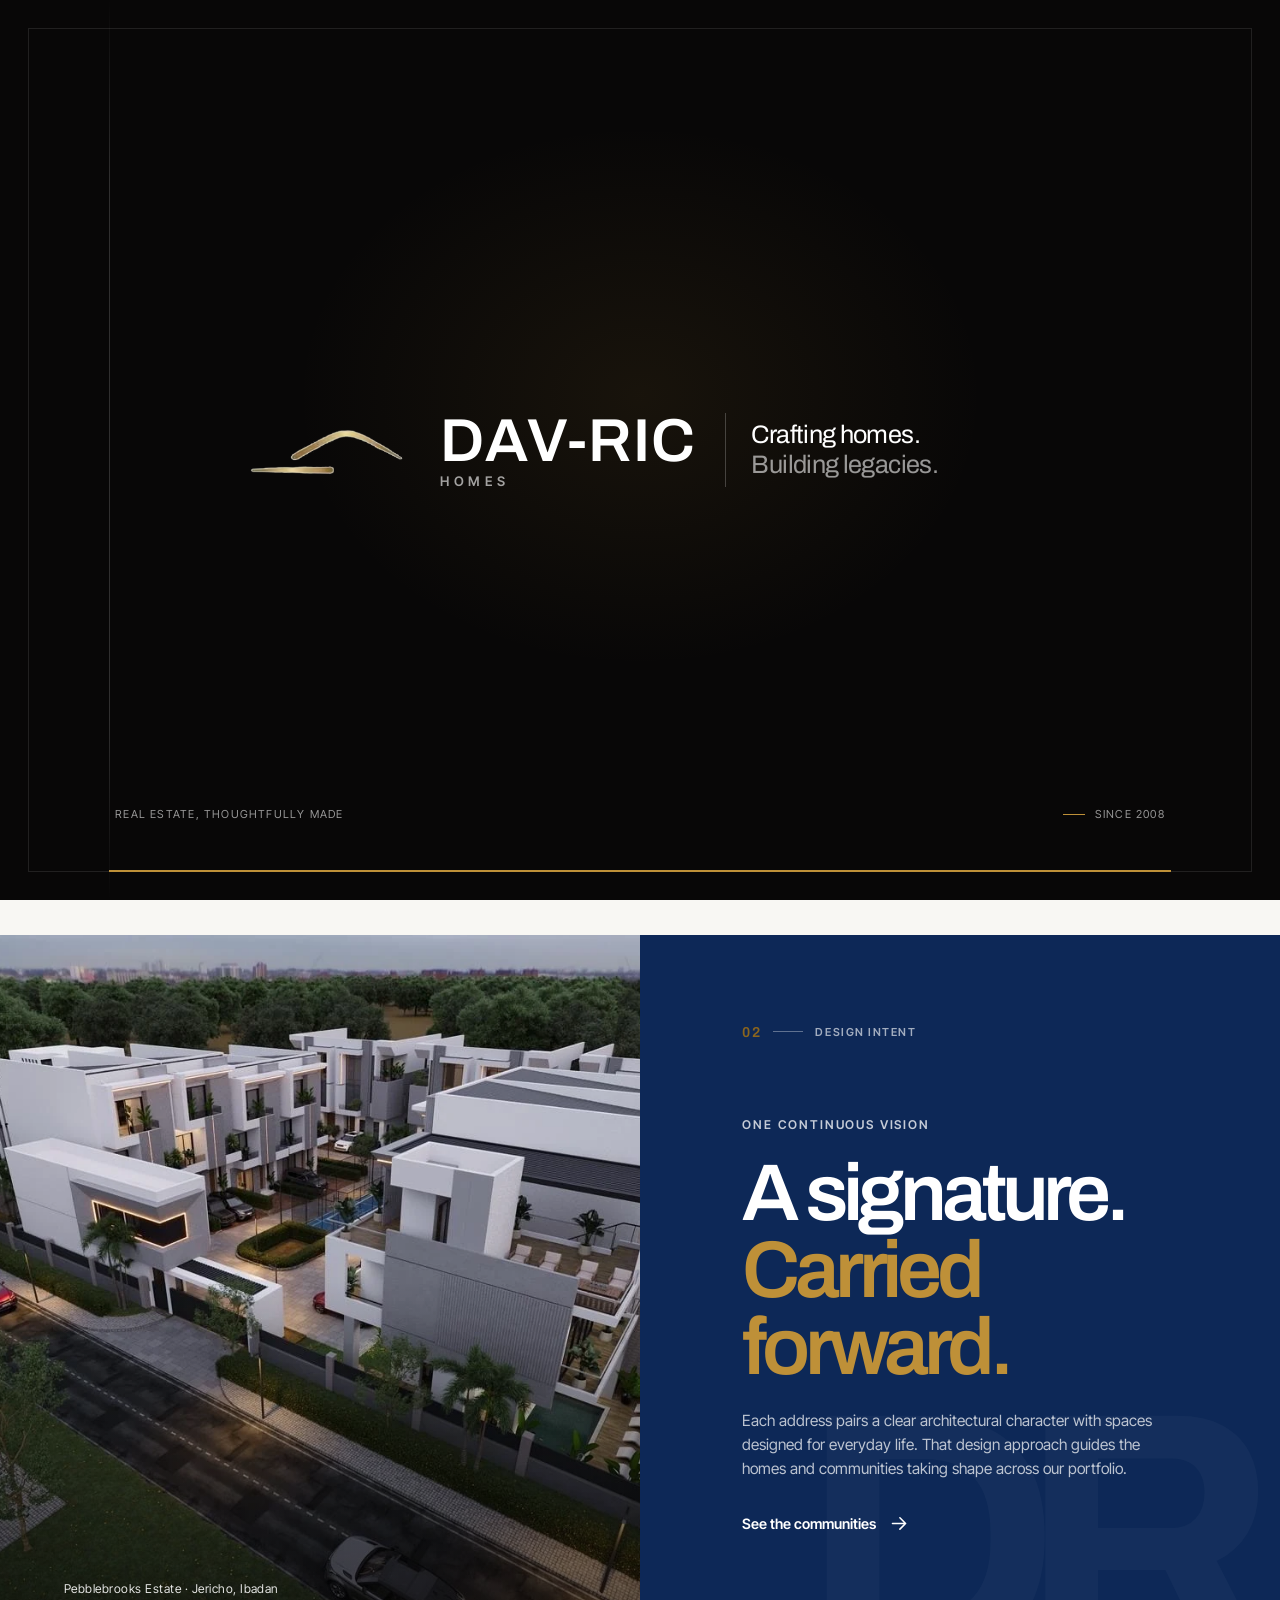
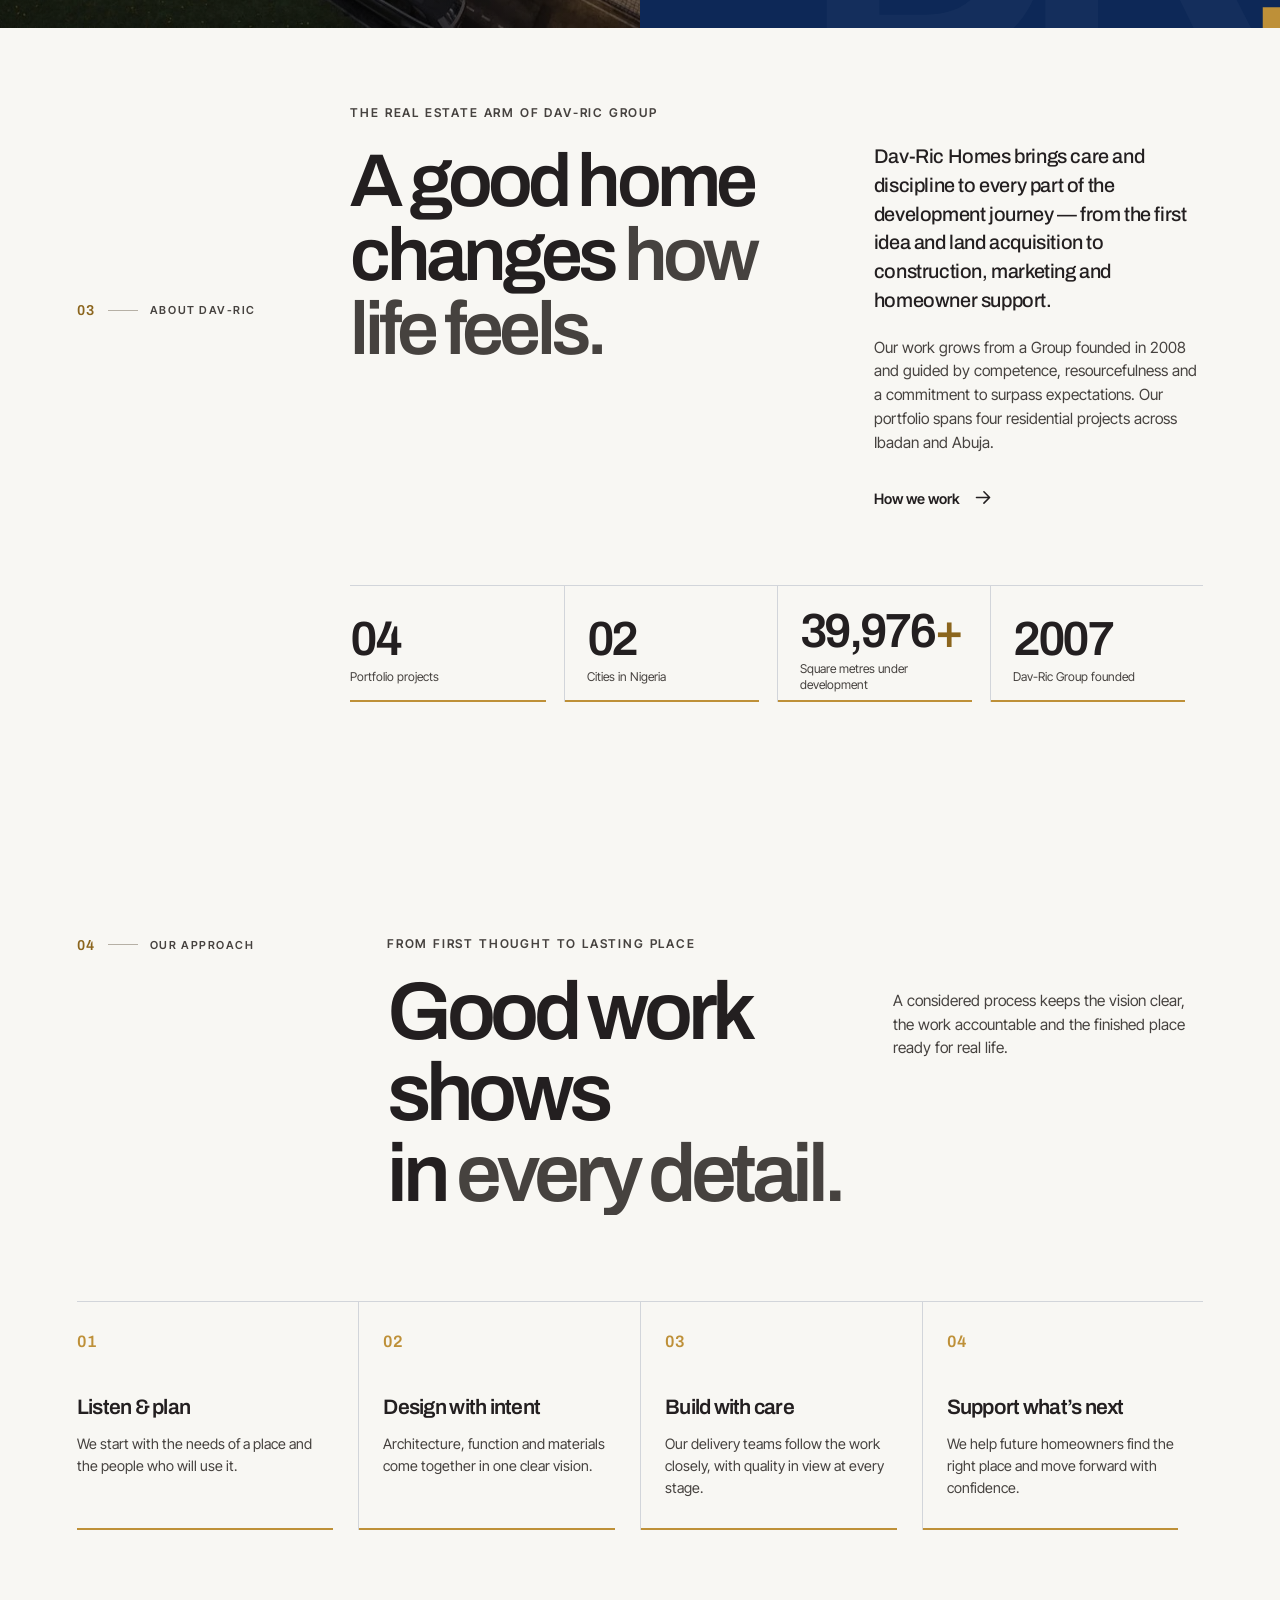
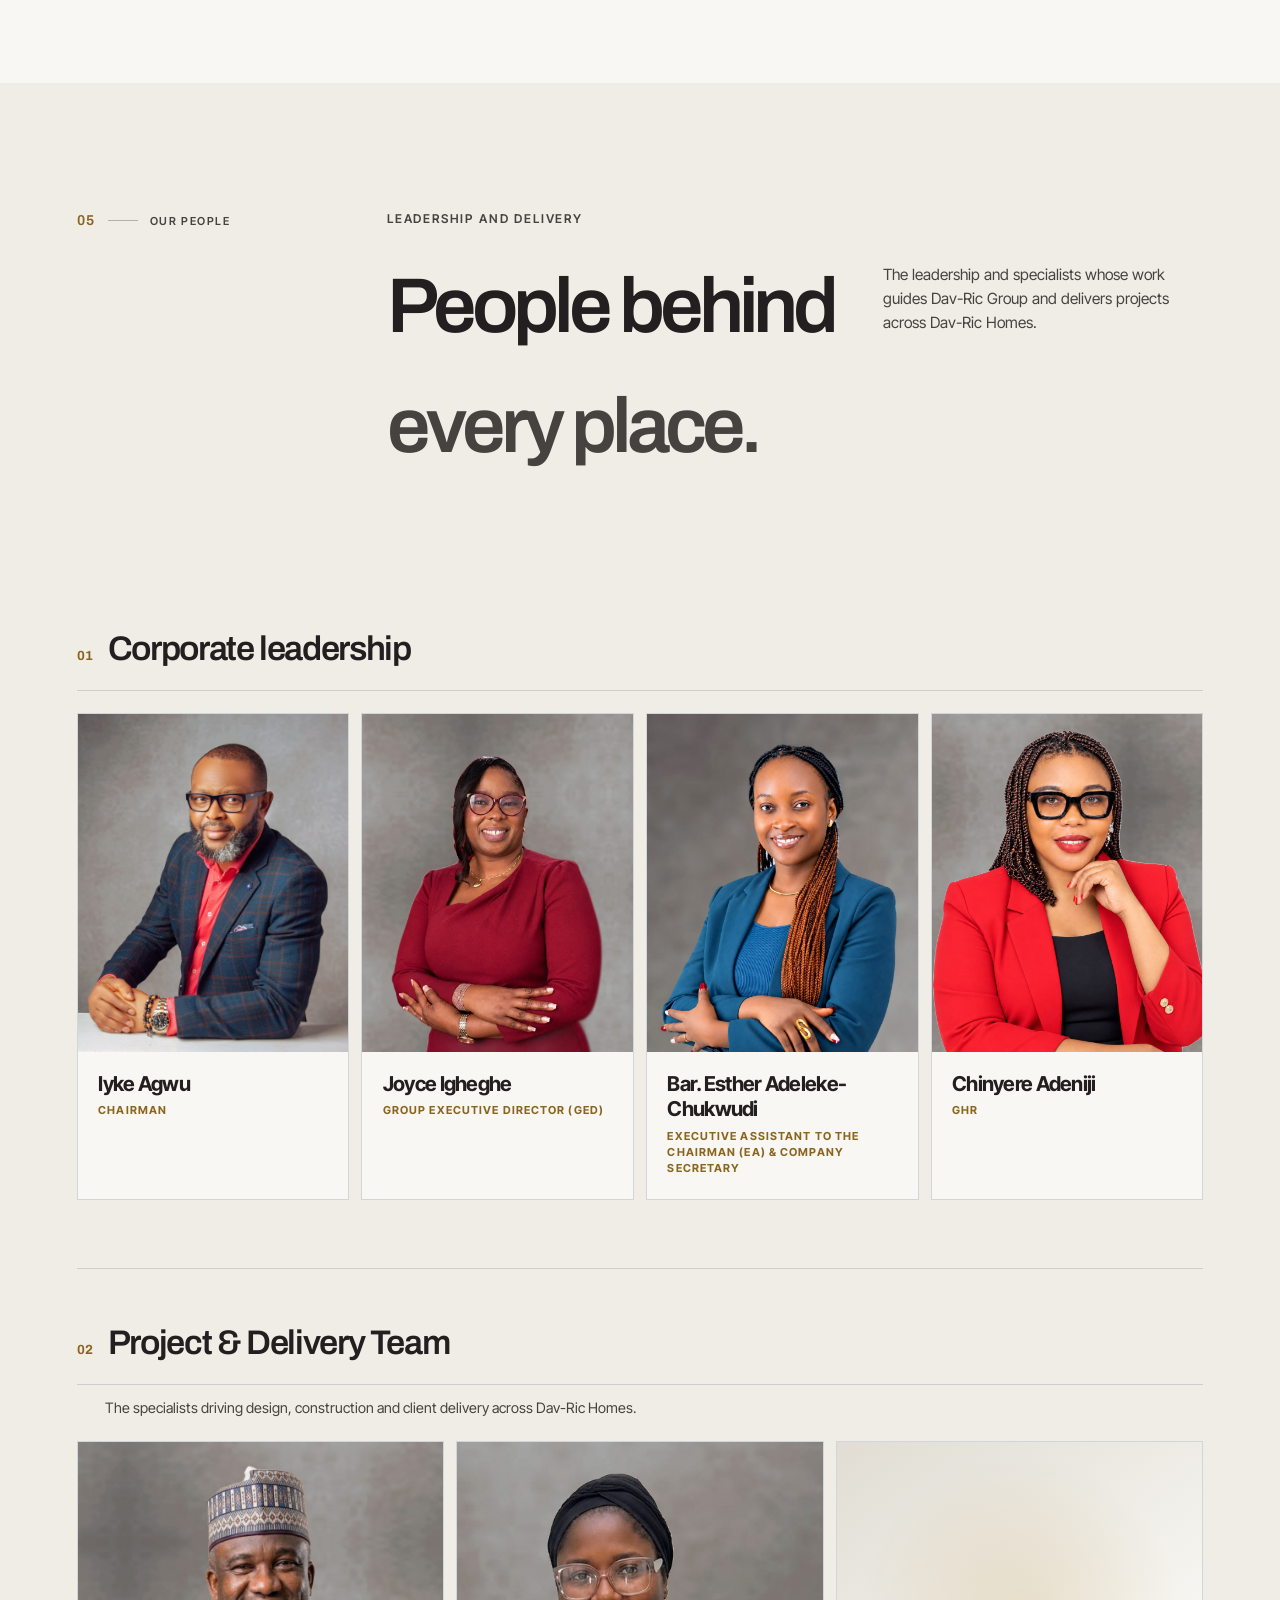
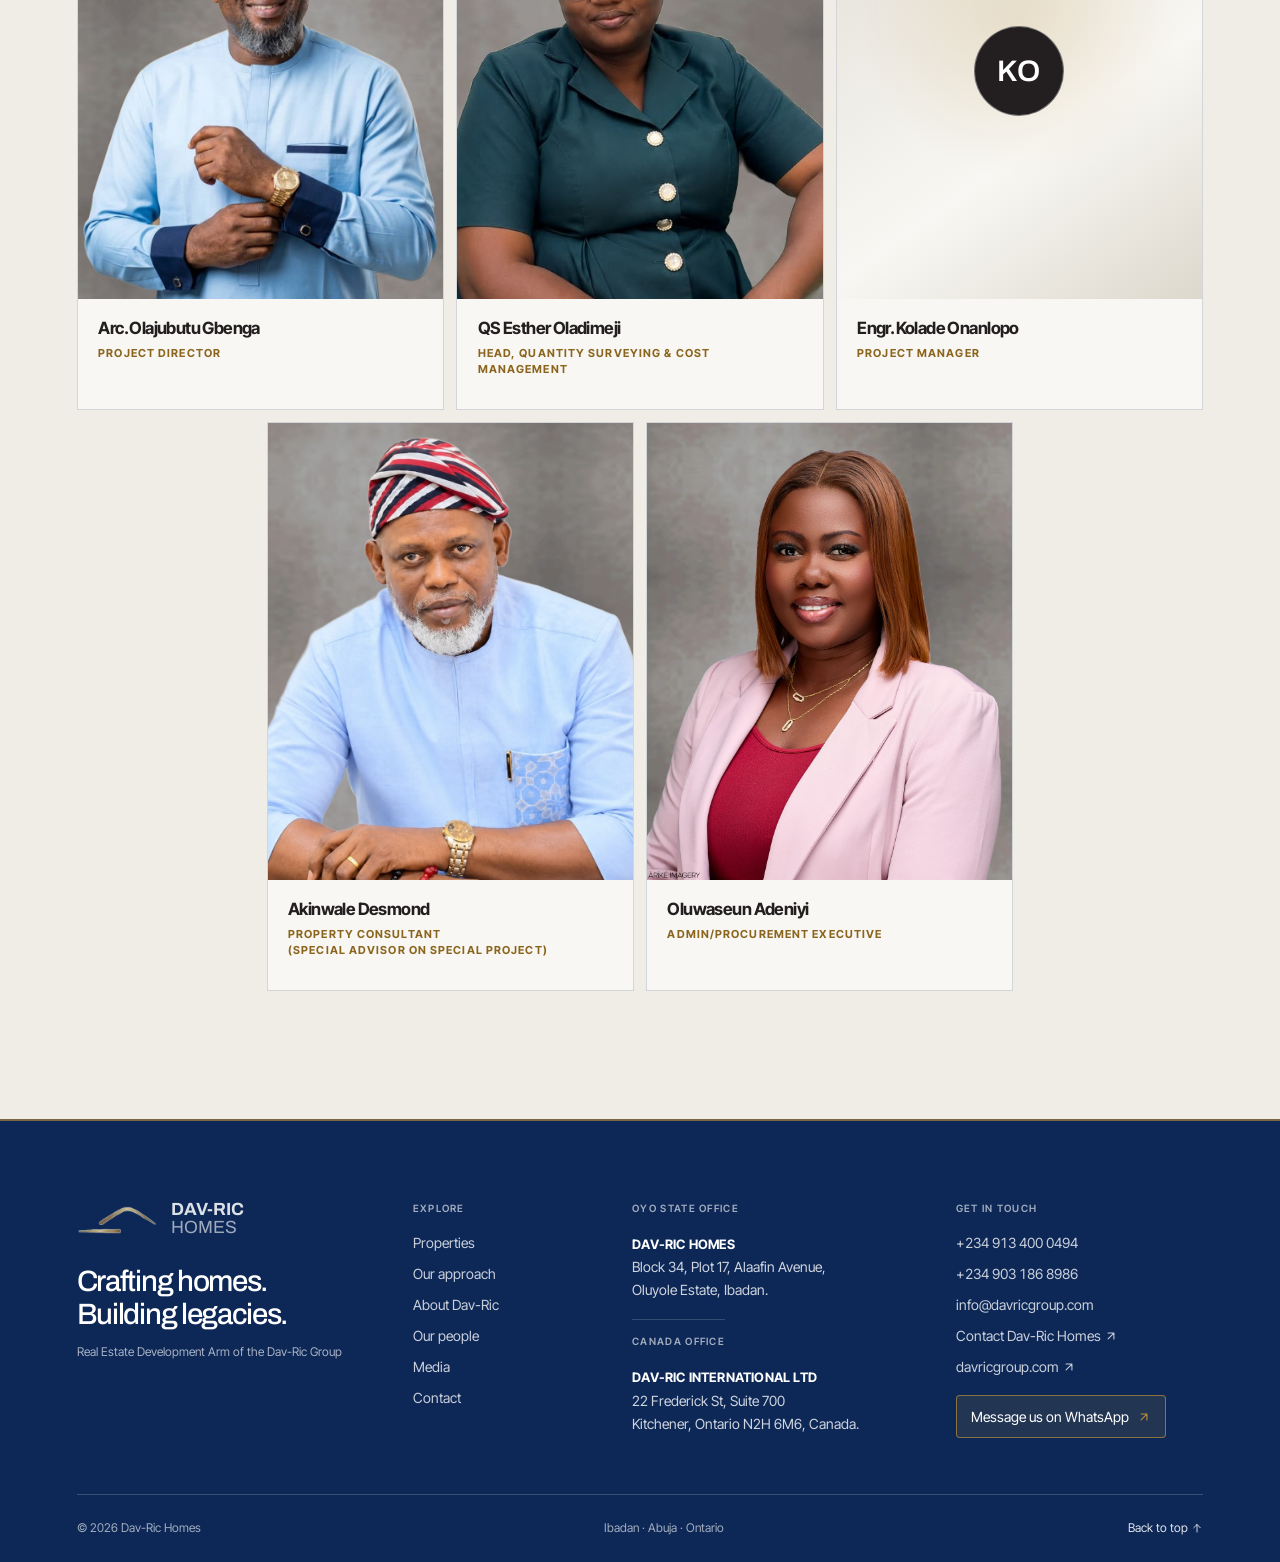
==== commit 9f3c5a3c: "Add estates to communities menu" ====
--- a/about.html
+++ b/about.html
@@ -48,8 +48,10 @@
         <nav class="desktop-nav" aria-label="Main navigation"><details class="desktop-nav-dropdown">
   <summary>Communities</summary>
   <div class="desktop-nav-dropdown-menu">
-    <a href="/#featured-properties">Featured home types</a>
     <a href="/communities">Browse all communities</a>
+    <a href="/projects/pebblebrooks-estate">Pebblebrooks Estate</a>
+    <a href="/projects/living-waters-estate">Living Waters Estate</a>
+    <a href="/projects/palm-harbour-estate-phase-1">Palm Harbour Estate</a>
     <a href="/projects/pebblebrooks-terrace-home">Pebblebrooks Terrace Home</a>
     <a href="/projects/pebblebrooks-semi-detached-building">Pebblebrooks Semi-detached</a>
     <a href="/projects/guzape-abuja">Guzape Main Project</a>
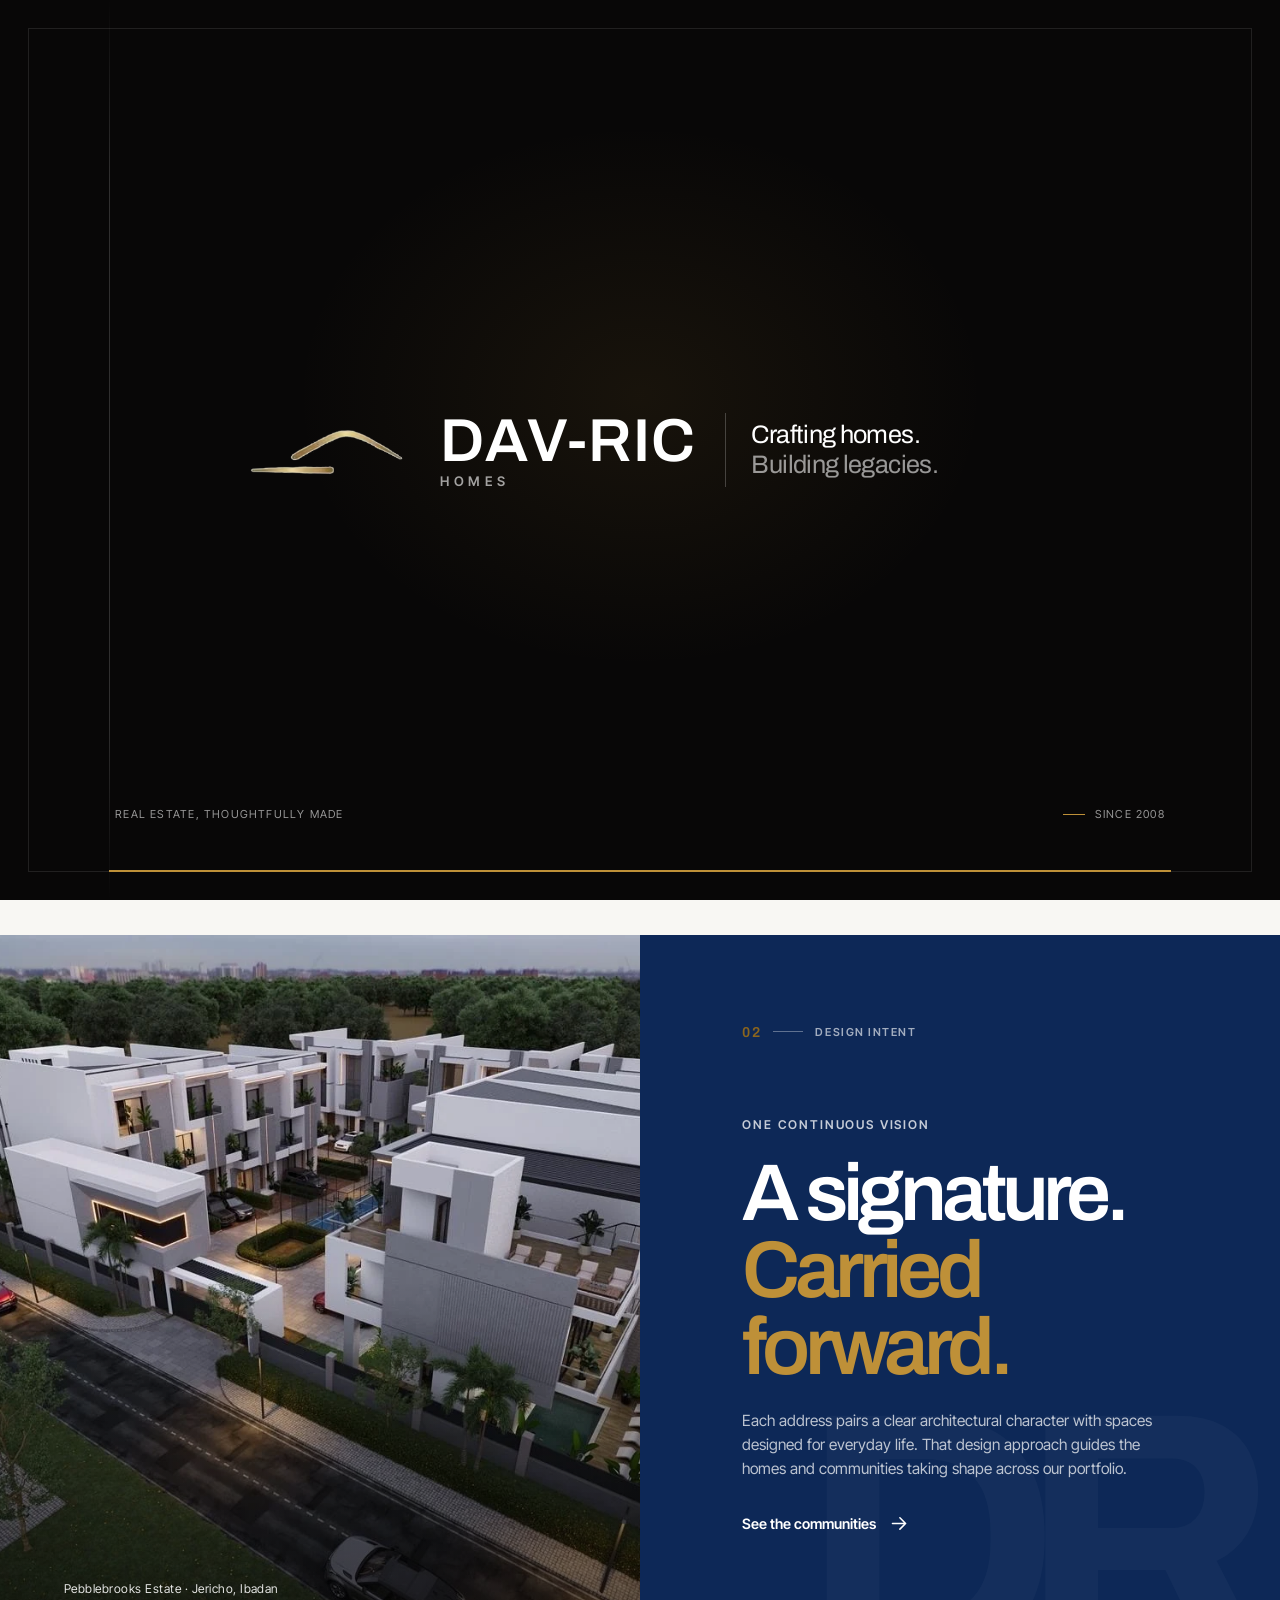
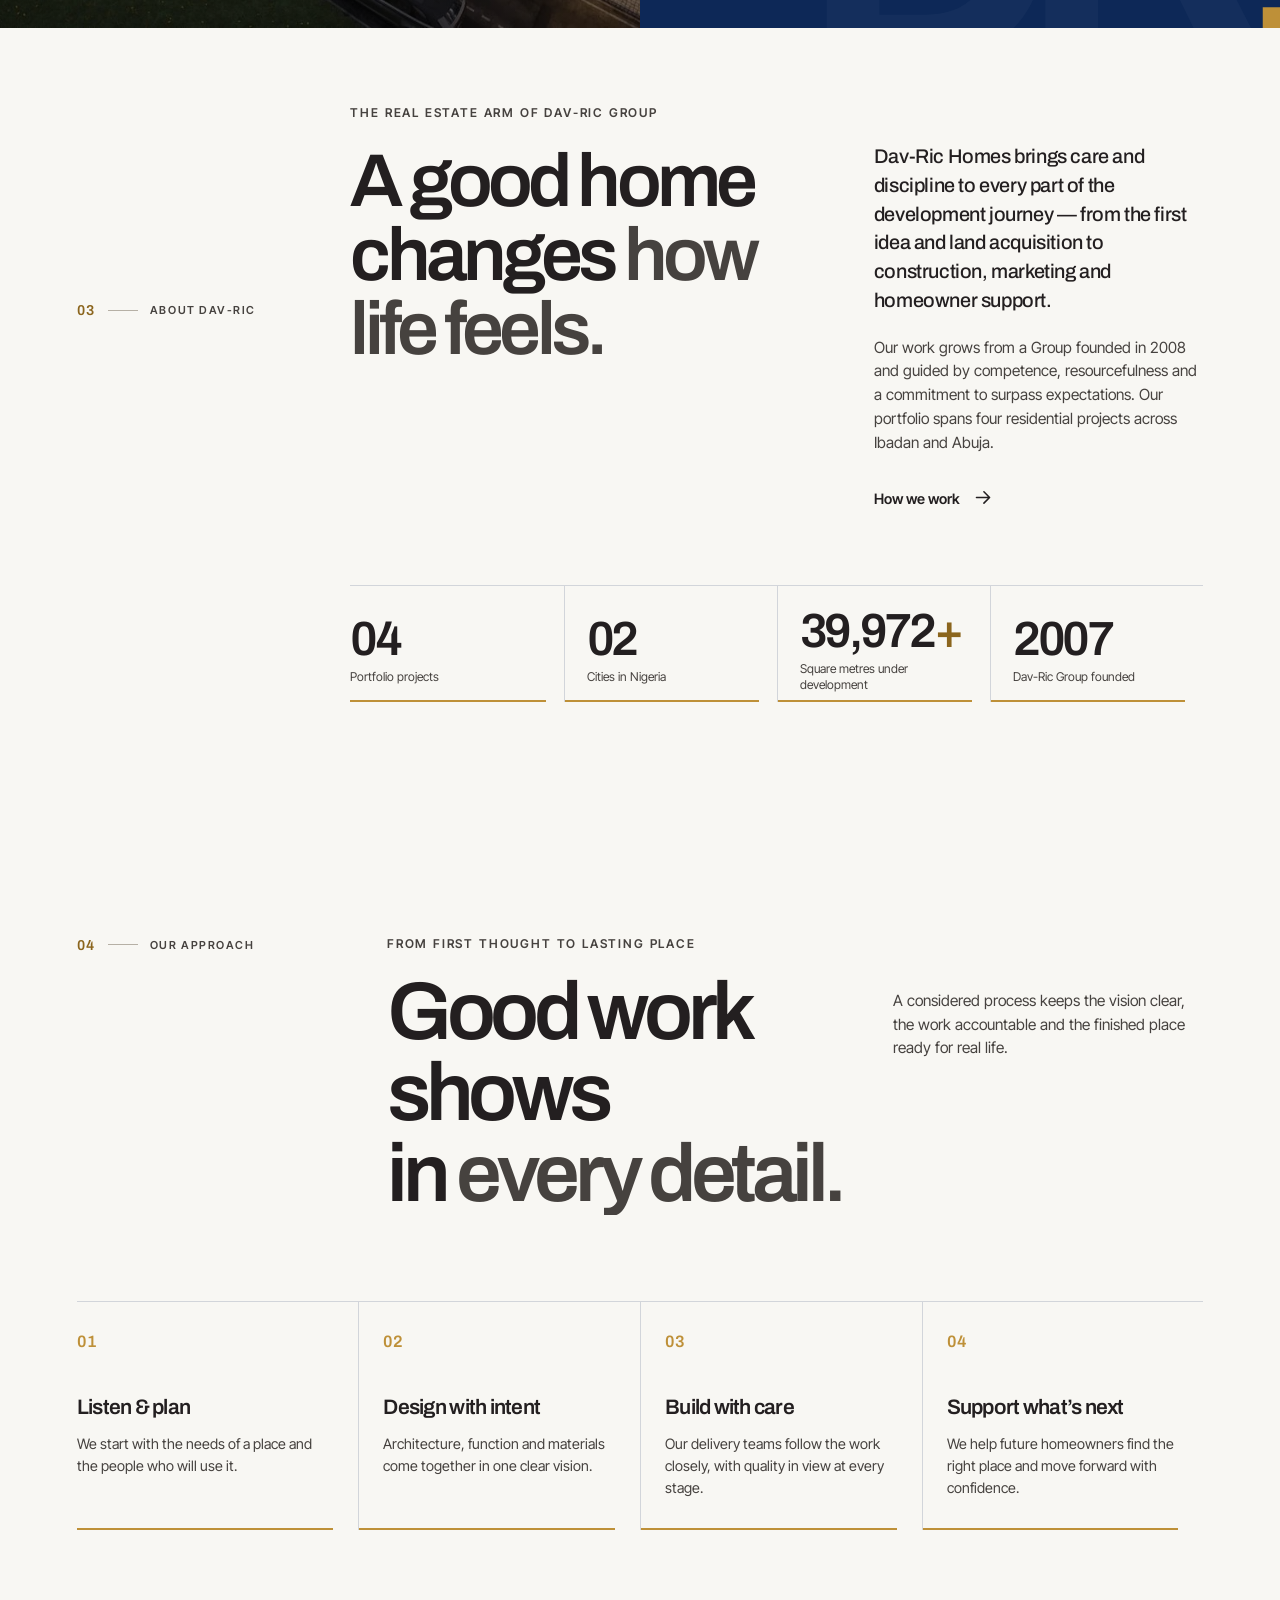
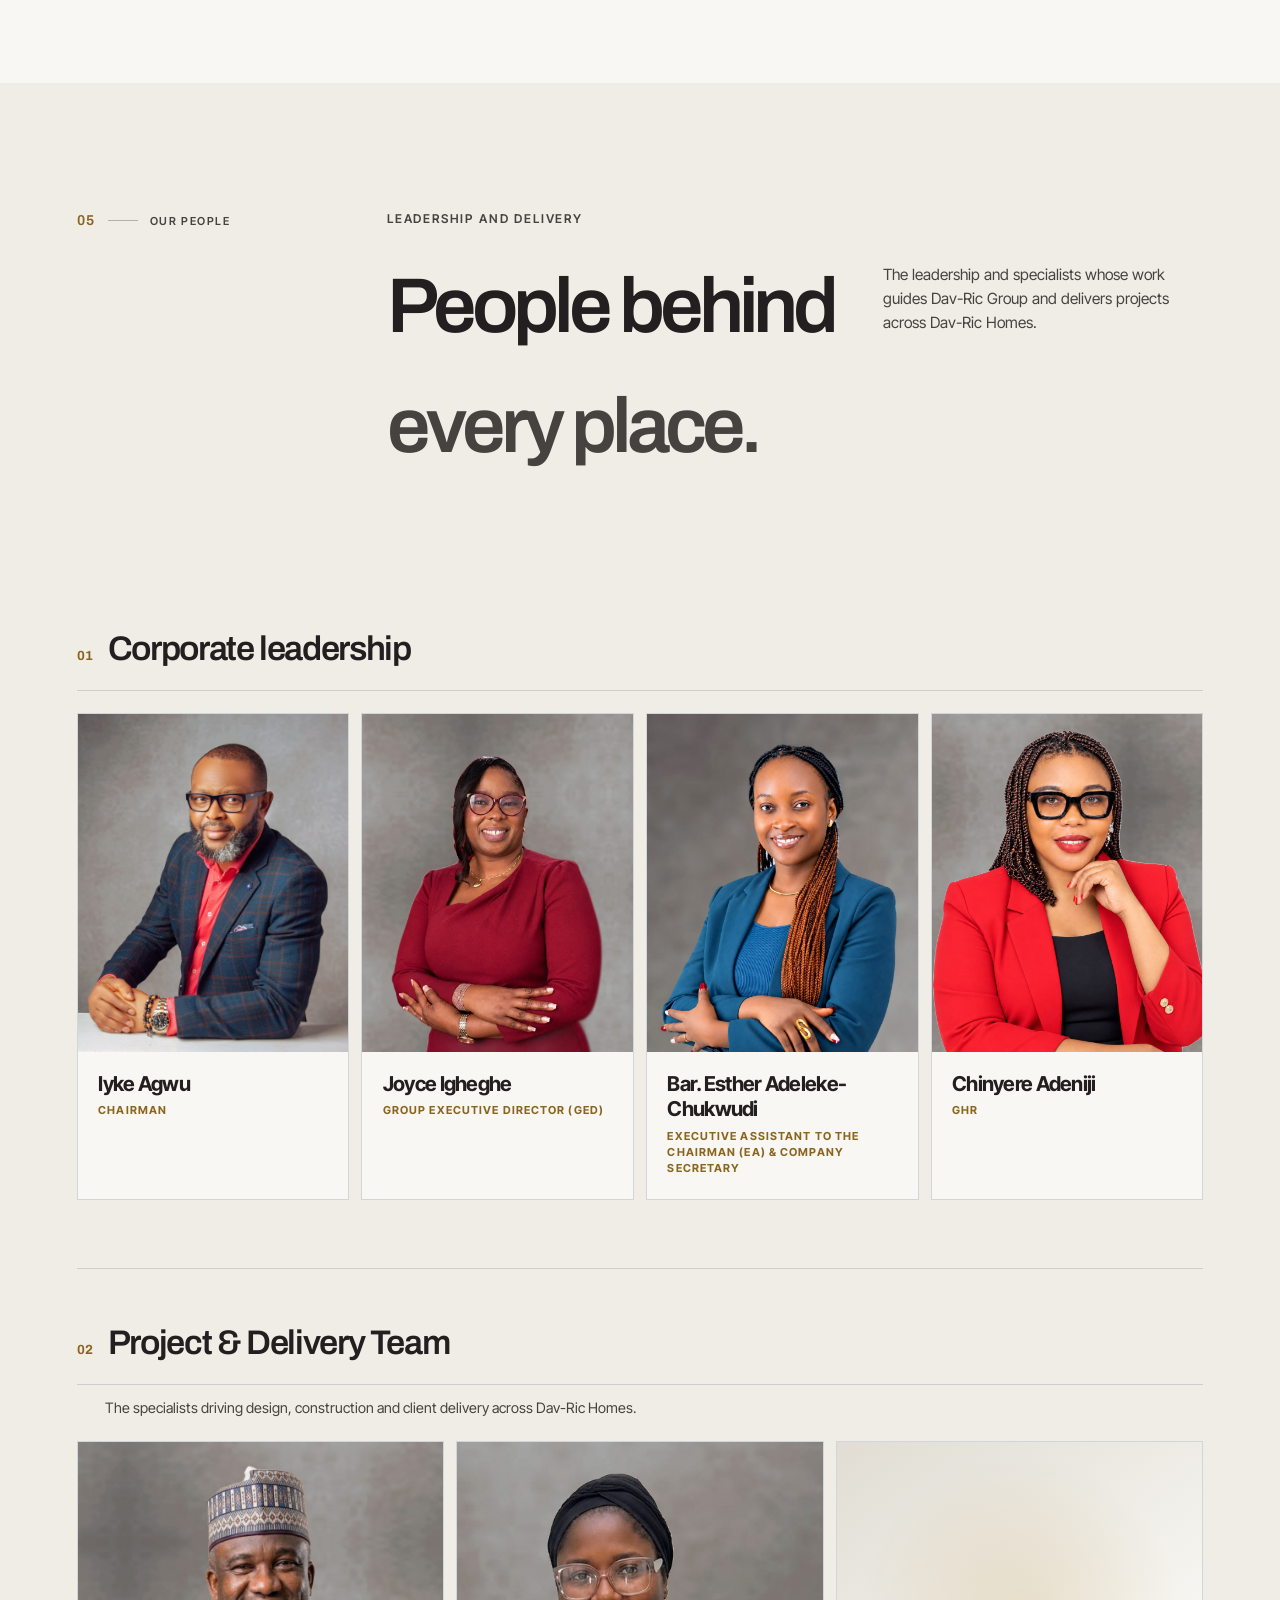
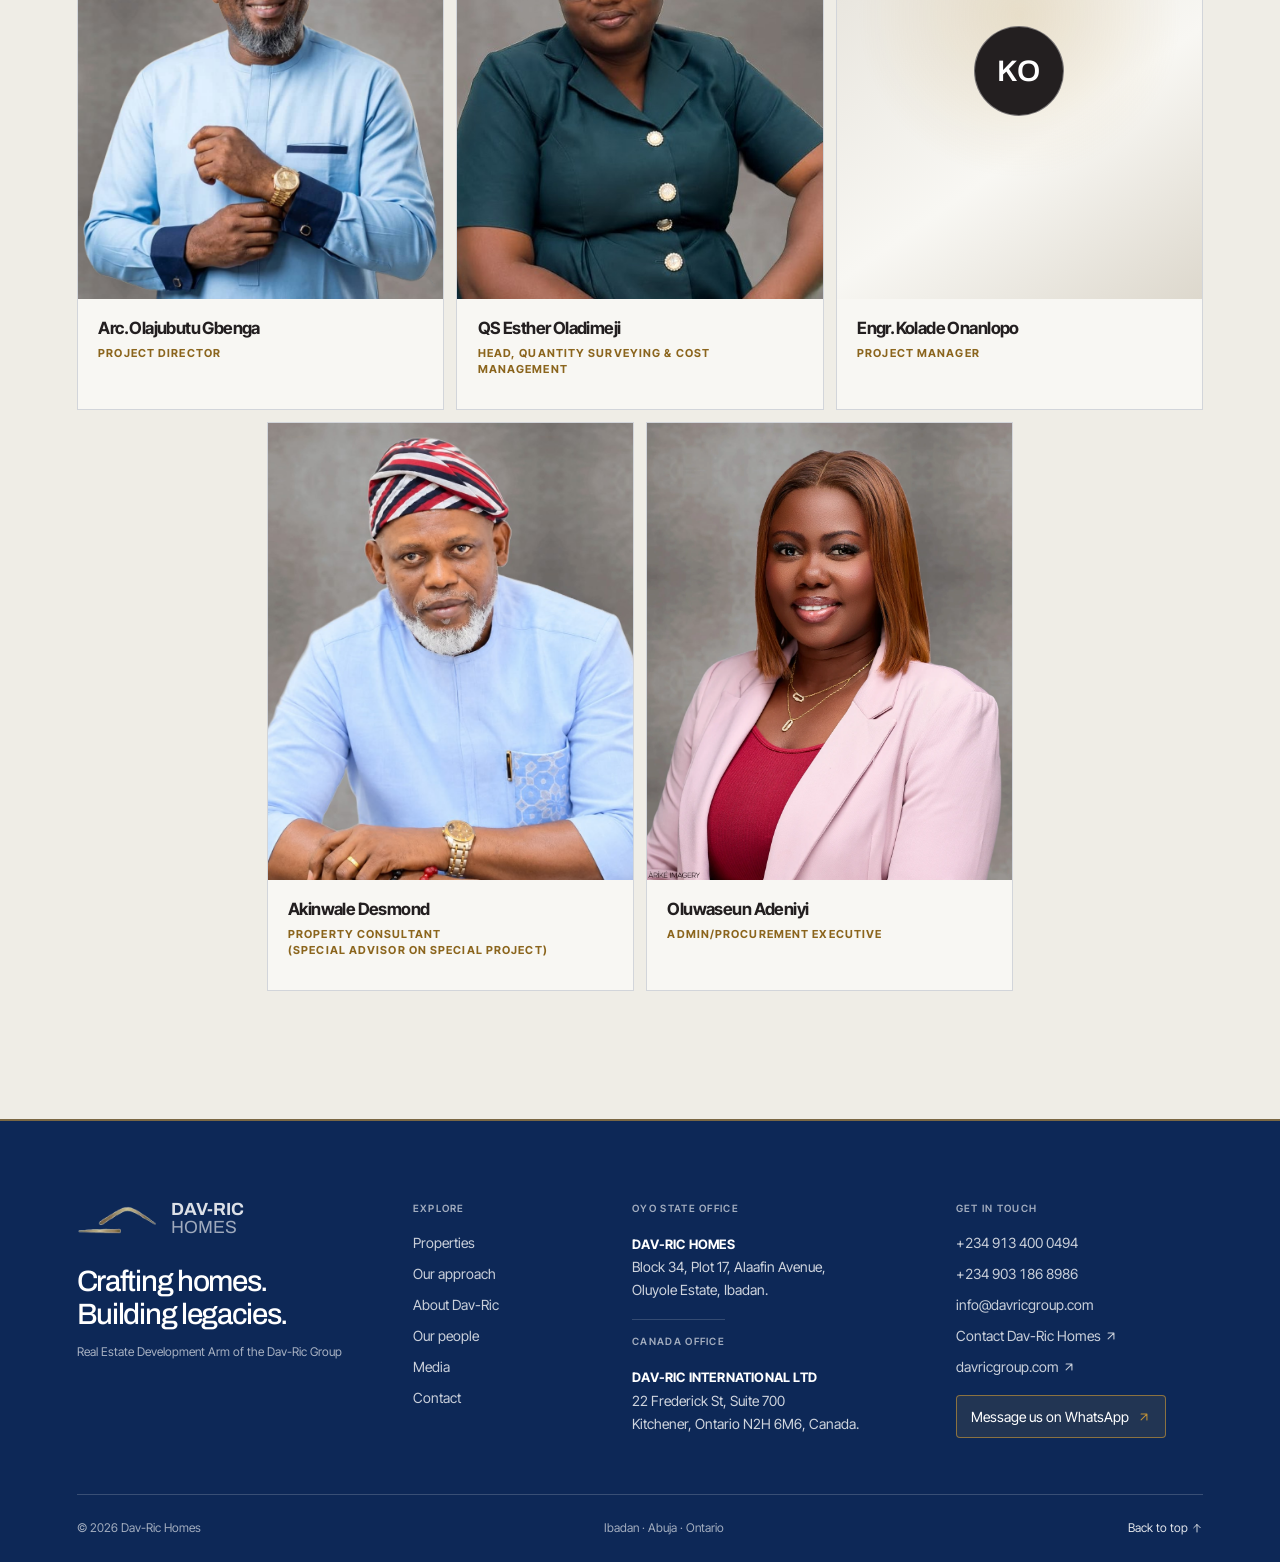
==== commit 40ef48c4: "Add Living Waters bedroom home galleries" ====
--- a/about.html
+++ b/about.html
@@ -51,6 +51,8 @@
     <a href="/communities">Browse all communities</a>
     <a href="/projects/pebblebrooks-estate">Pebblebrooks Estate</a>
     <a href="/projects/living-waters-estate">Living Waters Estate</a>
+    <a href="/projects/living-waters-two-bedroom-home">Living Waters · 2-bedroom home</a>
+    <a href="/projects/living-waters-three-bedroom-home">Living Waters · 3-bedroom home</a>
     <a href="/projects/palm-harbour-estate-phase-1">Palm Harbour Estate</a>
     <a href="/projects/pebblebrooks-terrace-home">Pebblebrooks Terrace Home</a>
     <a href="/projects/pebblebrooks-semi-detached-building">Pebblebrooks Semi-detached</a>
--- a/styles.css
+++ b/styles.css
@@ -7602,6 +7602,44 @@
   background: var(--mist);
 }
 
+.story-image-gallery--ajoda-home-pairs {
+  grid-template-columns: repeat(2, minmax(0, 1fr));
+  gap: clamp(14px, 1.8vw, 24px);
+  margin: 0;
+}
+
+.story-image-gallery--ajoda-home-pairs > .palm-gallery-home-pair {
+  display: grid;
+  grid-template-rows: clamp(230px, 24vw, 340px) clamp(230px, 24vw, 340px);
+  gap: 10px;
+  min-width: 0;
+}
+
+.story-image-gallery--ajoda-home-pairs .palm-gallery-tile {
+  grid-area: auto;
+  min-width: 0;
+  min-height: 0;
+  margin: 0;
+}
+
+.story-image-gallery--ajoda-home-pairs .palm-gallery-open {
+  width: 100%;
+  height: 100%;
+}
+
+.story-image-gallery--ajoda-home-pairs .palm-gallery-open > img {
+  width: 100%;
+  height: 100%;
+  object-fit: cover;
+}
+
+.story-image-gallery--ajoda-home-pairs .palm-gallery-tile--plan .palm-gallery-open > img {
+  box-sizing: border-box;
+  padding: clamp(10px, 1.2vw, 18px);
+  object-fit: contain;
+  background: var(--mist);
+}
+
 .palm-gallery-section--plans-landscape-pair .palm-gallery-heading h2 {
   max-width: 900px;
   font-size: clamp(38px, 4.5vw, 60px);
@@ -7659,6 +7697,16 @@
     grid-template-columns: repeat(2, minmax(0, 1fr));
     grid-auto-rows: clamp(180px, 52vw, 250px);
     gap: 9px;
+  }
+
+  .story-image-gallery--ajoda-home-pairs {
+    grid-template-columns: minmax(0, 1fr);
+    gap: 14px;
+  }
+
+  .story-image-gallery--ajoda-home-pairs > .palm-gallery-home-pair {
+    grid-template-rows: clamp(210px, 72vw, 340px) clamp(210px, 72vw, 340px);
+    gap: 8px;
   }
 
   .palm-gallery-section--plans-landscape-pair .palm-gallery-heading h2 {
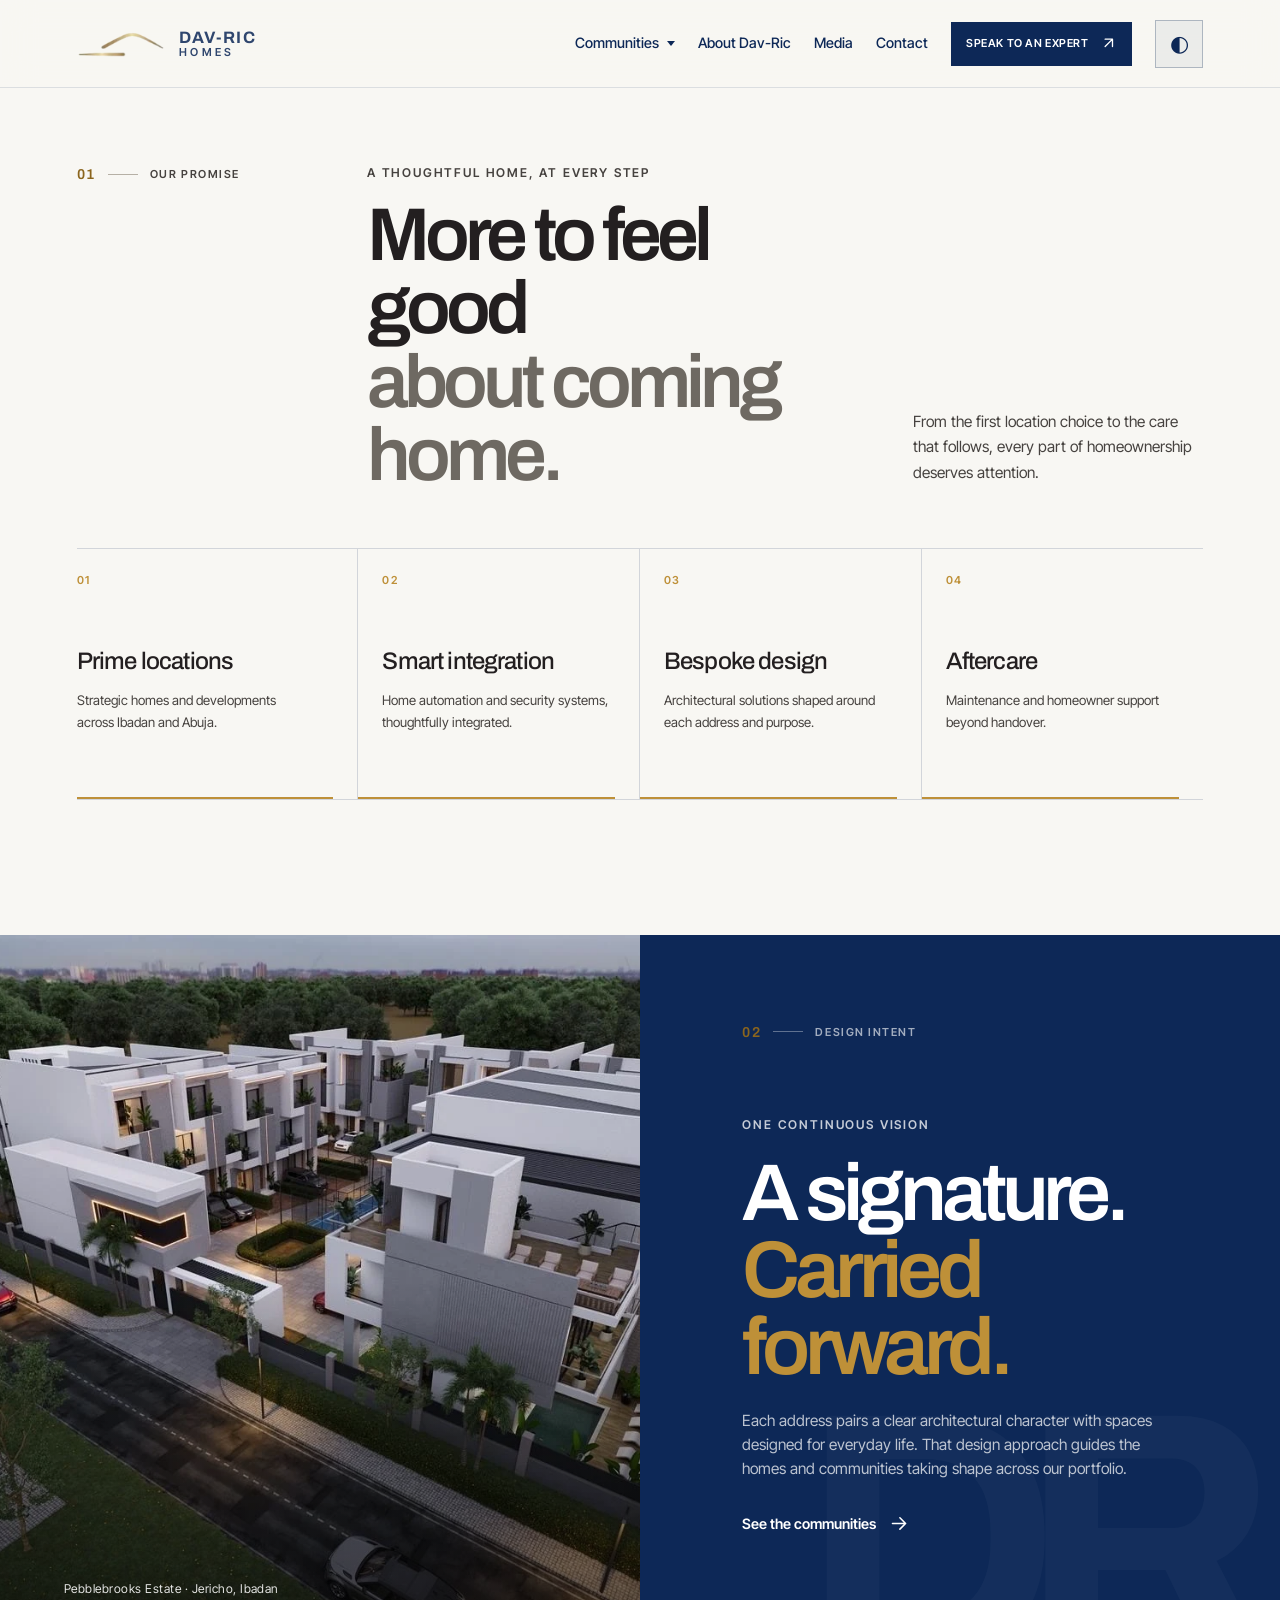
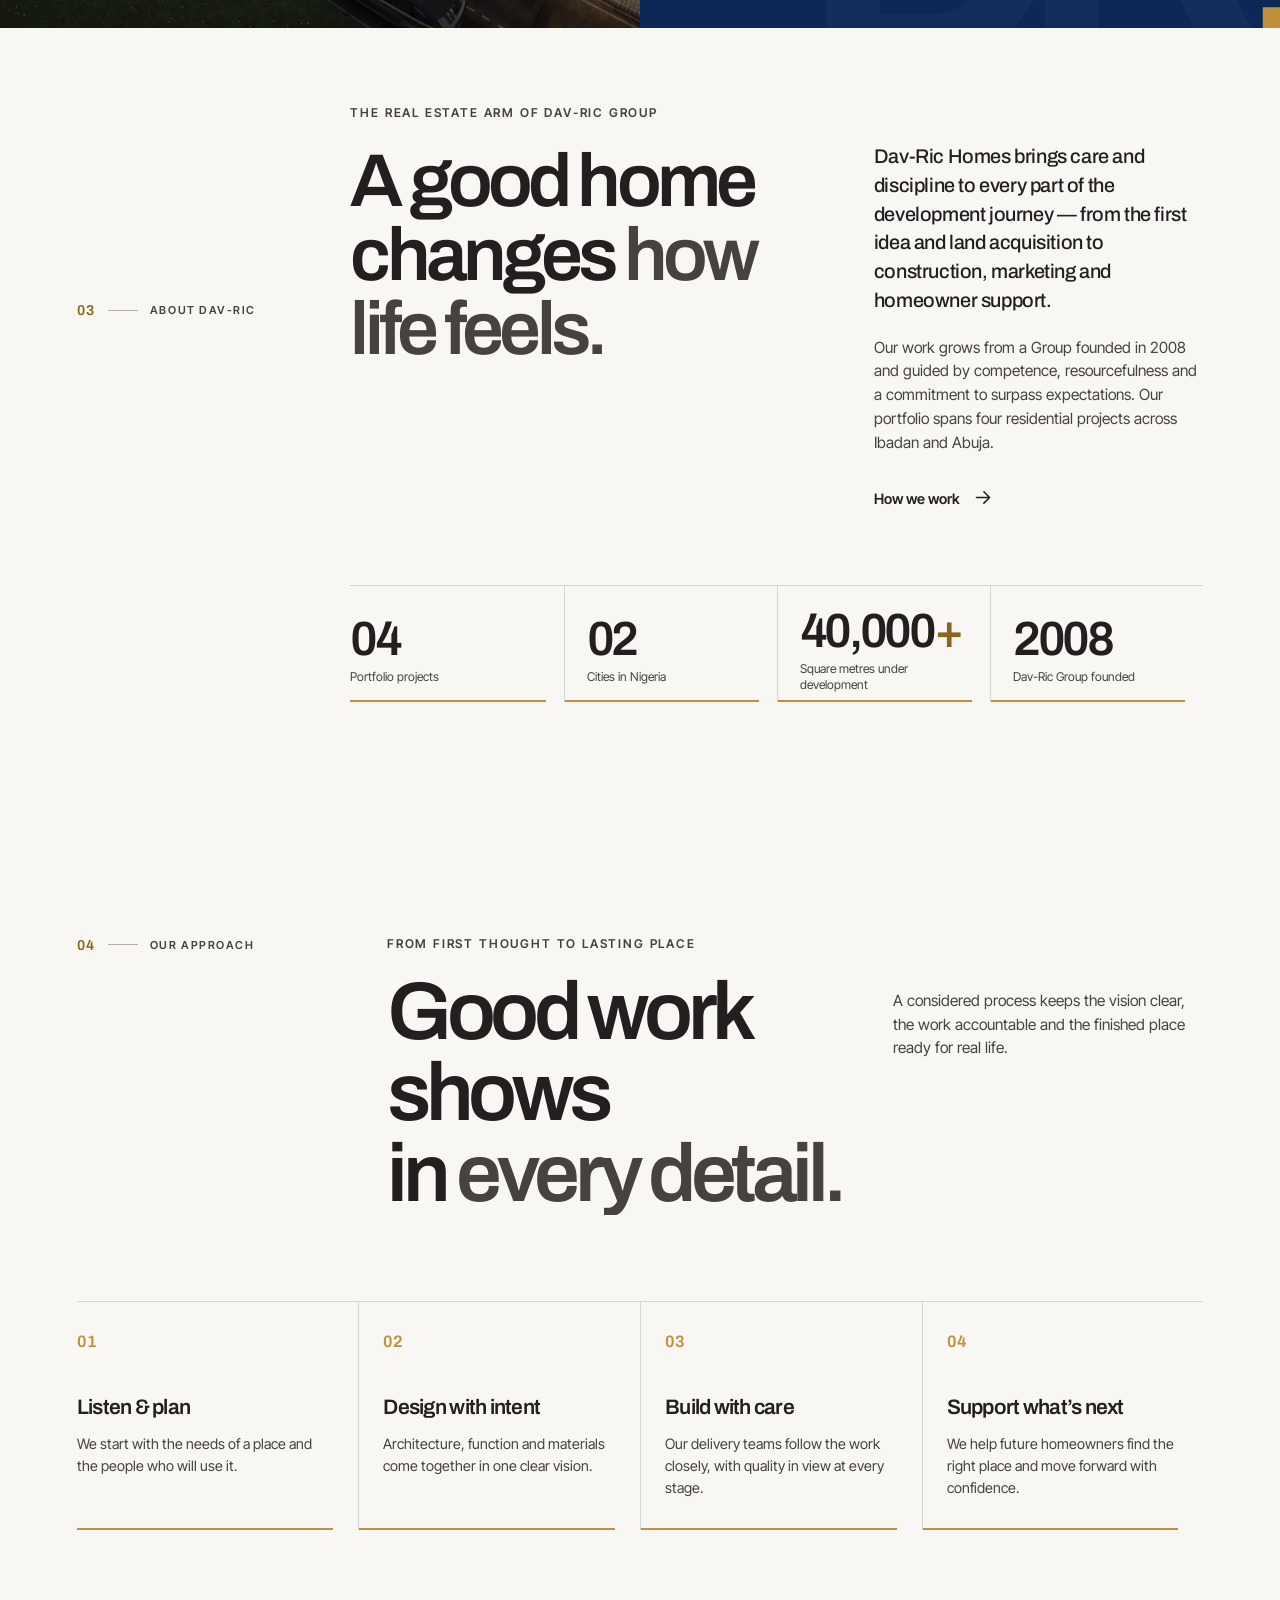
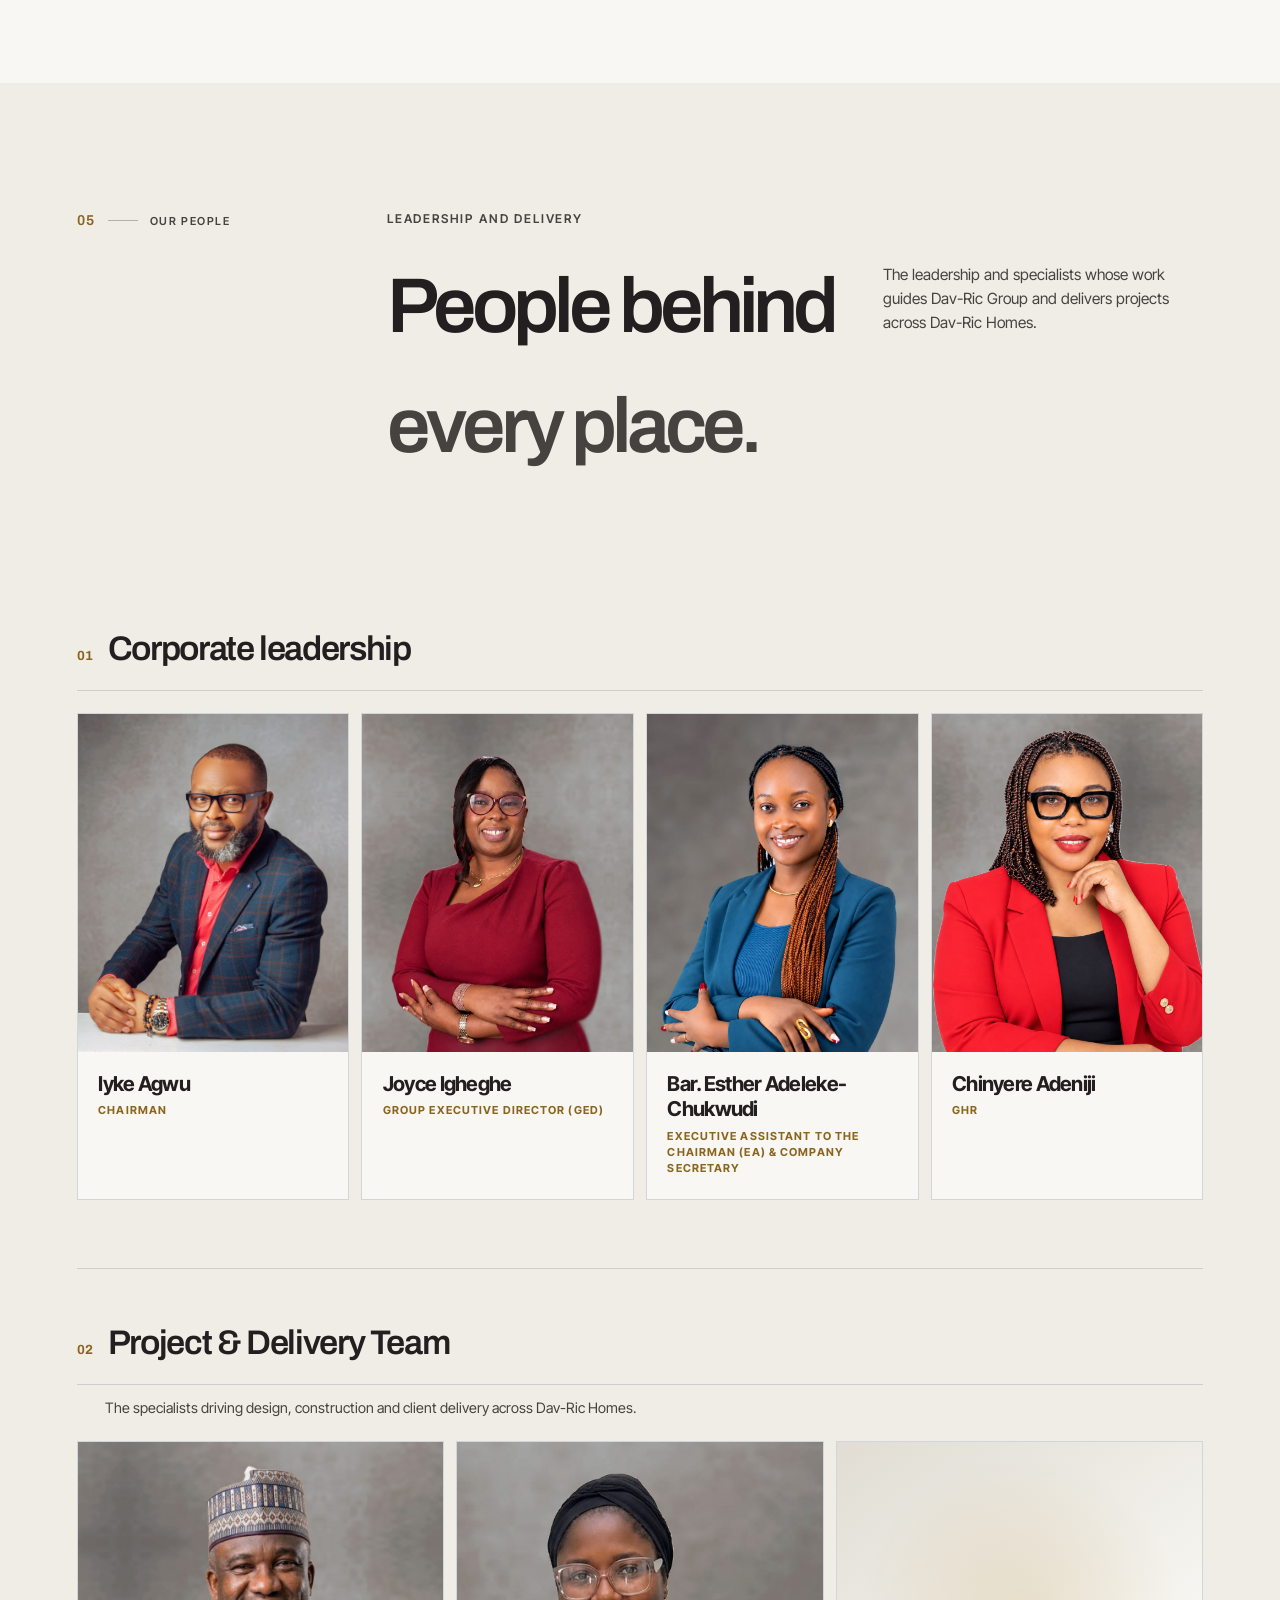
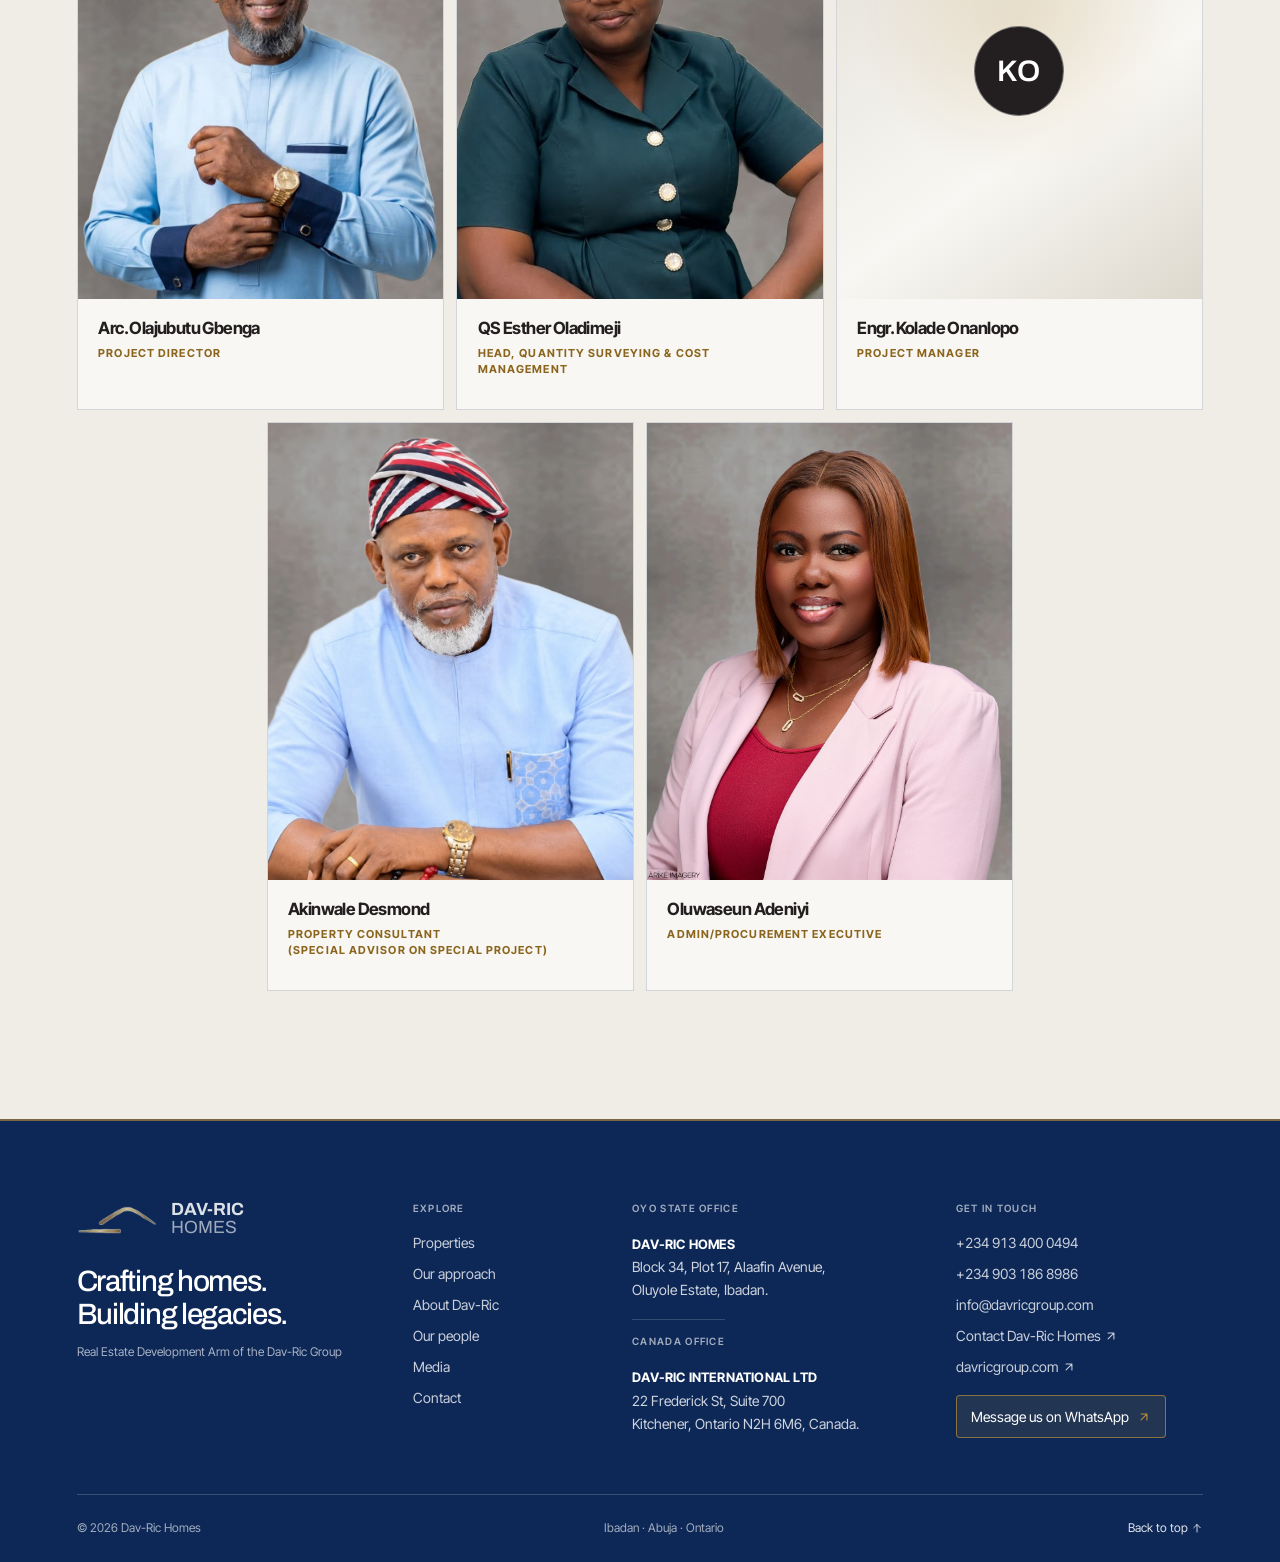
==== commit 9696787f: "Revert "Add Living Waters bedroom home galleries" This reverts commit 40ef48c422c5d282c6ff7f47e60969" ====
--- a/about.html
+++ b/about.html
@@ -51,8 +51,6 @@
     <a href="/communities">Browse all communities</a>
     <a href="/projects/pebblebrooks-estate">Pebblebrooks Estate</a>
     <a href="/projects/living-waters-estate">Living Waters Estate</a>
-    <a href="/projects/living-waters-two-bedroom-home">Living Waters · 2-bedroom home</a>
-    <a href="/projects/living-waters-three-bedroom-home">Living Waters · 3-bedroom home</a>
     <a href="/projects/palm-harbour-estate-phase-1">Palm Harbour Estate</a>
     <a href="/projects/pebblebrooks-terrace-home">Pebblebrooks Terrace Home</a>
     <a href="/projects/pebblebrooks-semi-detached-building">Pebblebrooks Semi-detached</a>
--- a/styles.css
+++ b/styles.css
@@ -7602,44 +7602,6 @@
   background: var(--mist);
 }
 
-.story-image-gallery--ajoda-home-pairs {
-  grid-template-columns: repeat(2, minmax(0, 1fr));
-  gap: clamp(14px, 1.8vw, 24px);
-  margin: 0;
-}
-
-.story-image-gallery--ajoda-home-pairs > .palm-gallery-home-pair {
-  display: grid;
-  grid-template-rows: clamp(230px, 24vw, 340px) clamp(230px, 24vw, 340px);
-  gap: 10px;
-  min-width: 0;
-}
-
-.story-image-gallery--ajoda-home-pairs .palm-gallery-tile {
-  grid-area: auto;
-  min-width: 0;
-  min-height: 0;
-  margin: 0;
-}
-
-.story-image-gallery--ajoda-home-pairs .palm-gallery-open {
-  width: 100%;
-  height: 100%;
-}
-
-.story-image-gallery--ajoda-home-pairs .palm-gallery-open > img {
-  width: 100%;
-  height: 100%;
-  object-fit: cover;
-}
-
-.story-image-gallery--ajoda-home-pairs .palm-gallery-tile--plan .palm-gallery-open > img {
-  box-sizing: border-box;
-  padding: clamp(10px, 1.2vw, 18px);
-  object-fit: contain;
-  background: var(--mist);
-}
-
 .palm-gallery-section--plans-landscape-pair .palm-gallery-heading h2 {
   max-width: 900px;
   font-size: clamp(38px, 4.5vw, 60px);
@@ -7697,16 +7659,6 @@
     grid-template-columns: repeat(2, minmax(0, 1fr));
     grid-auto-rows: clamp(180px, 52vw, 250px);
     gap: 9px;
-  }
-
-  .story-image-gallery--ajoda-home-pairs {
-    grid-template-columns: minmax(0, 1fr);
-    gap: 14px;
-  }
-
-  .story-image-gallery--ajoda-home-pairs > .palm-gallery-home-pair {
-    grid-template-rows: clamp(210px, 72vw, 340px) clamp(210px, 72vw, 340px);
-    gap: 8px;
   }
 
   .palm-gallery-section--plans-landscape-pair .palm-gallery-heading h2 {
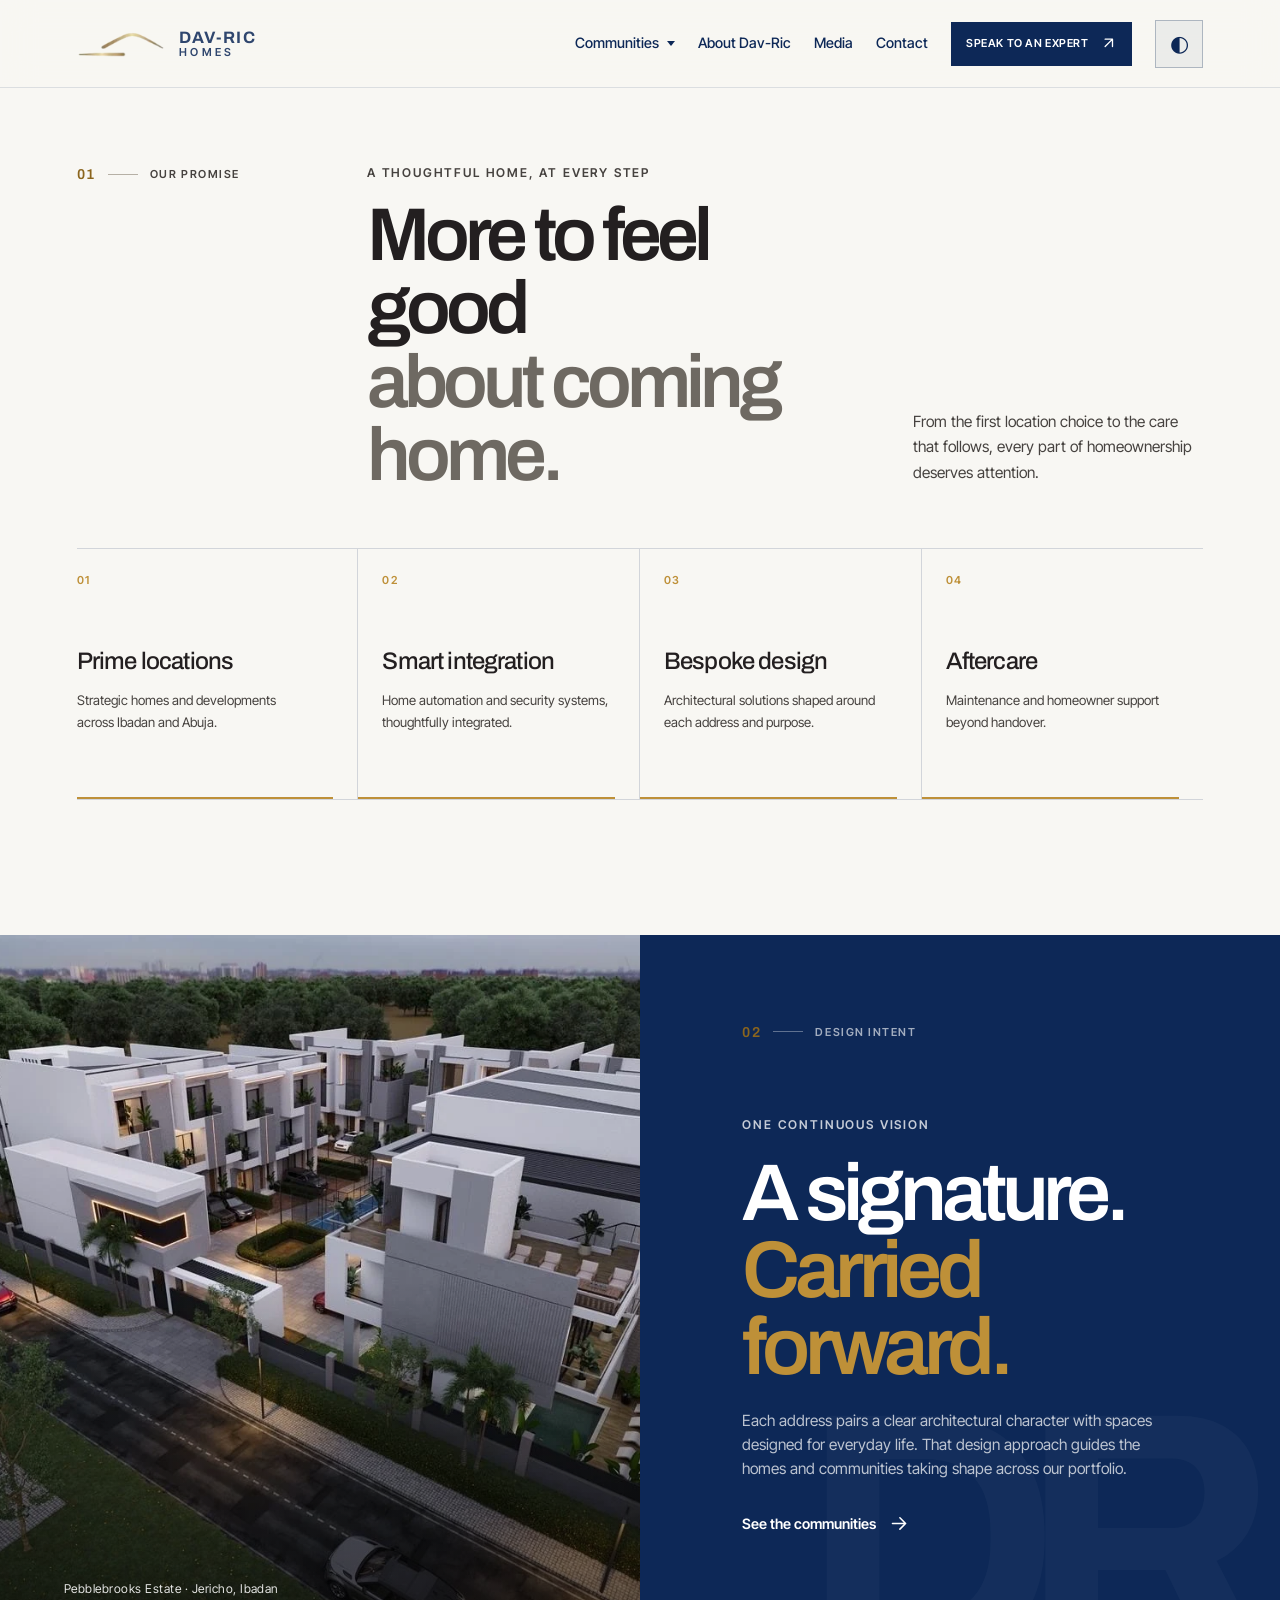
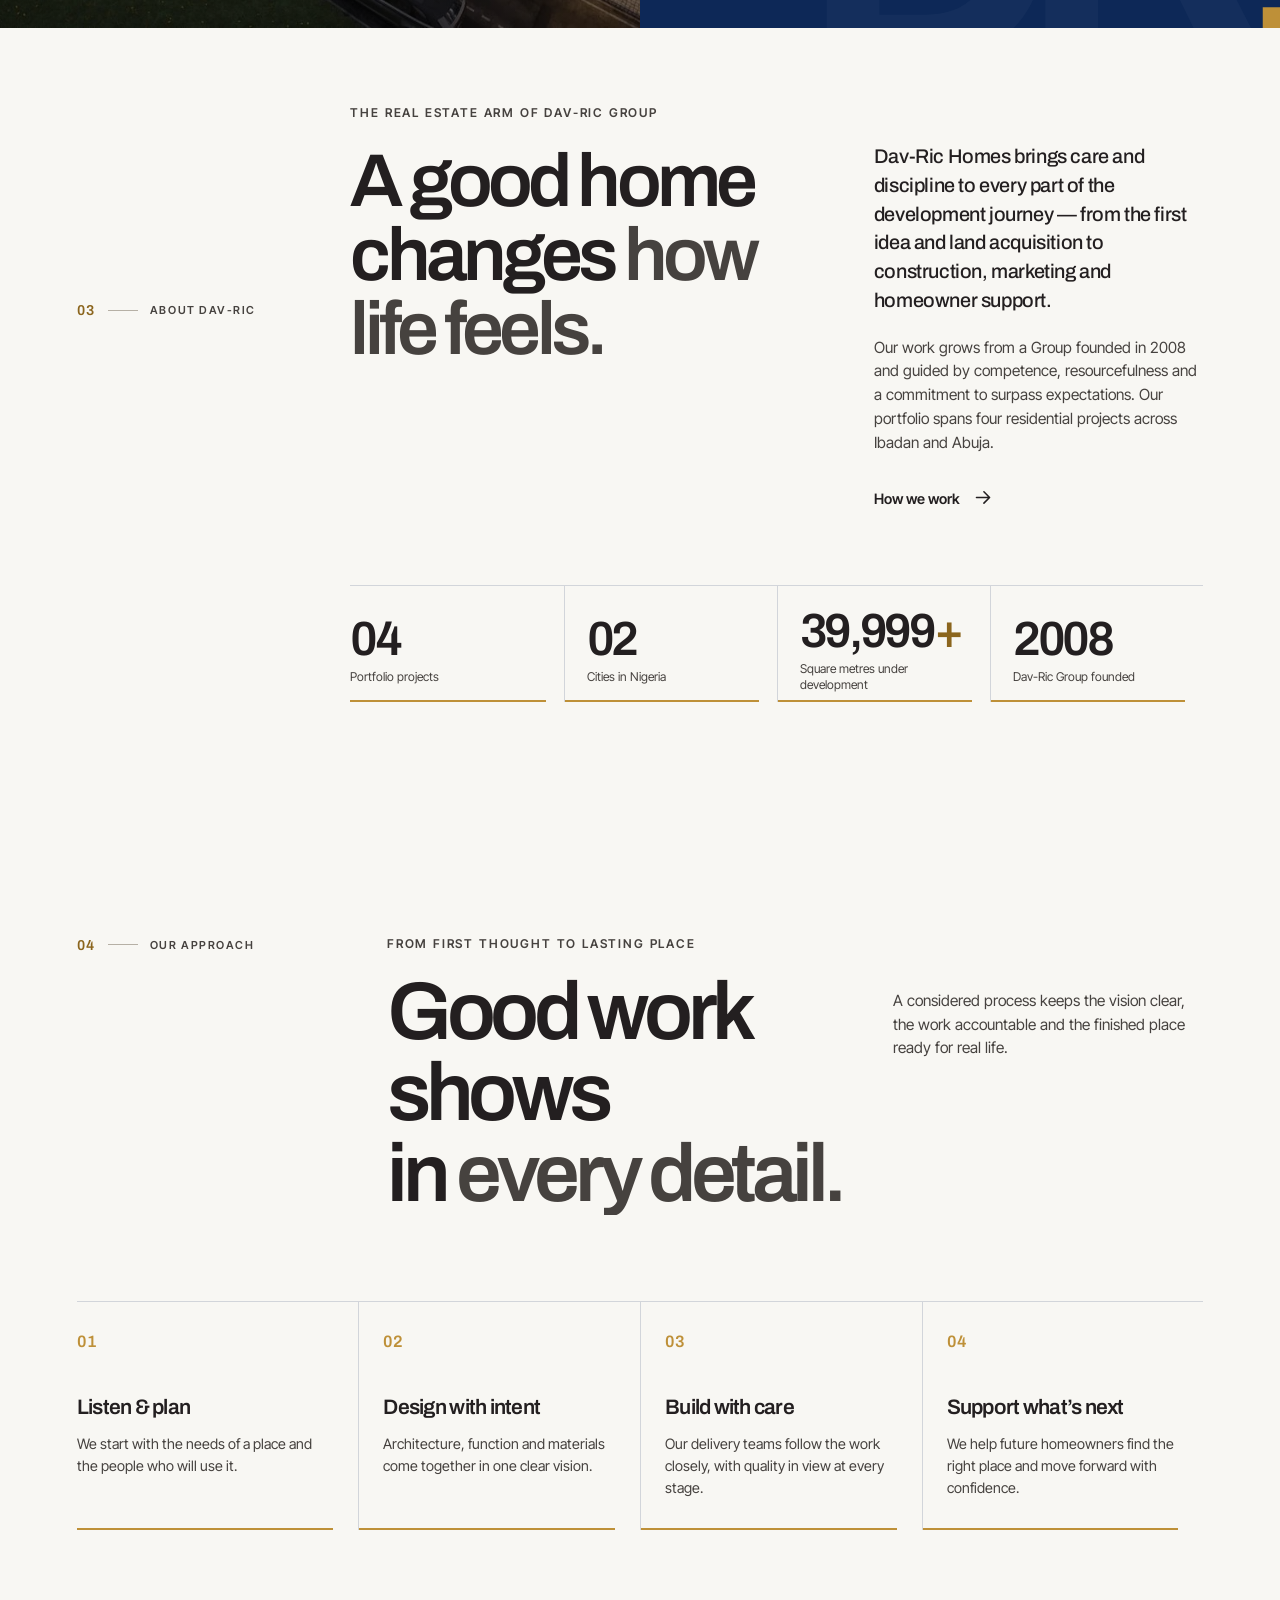
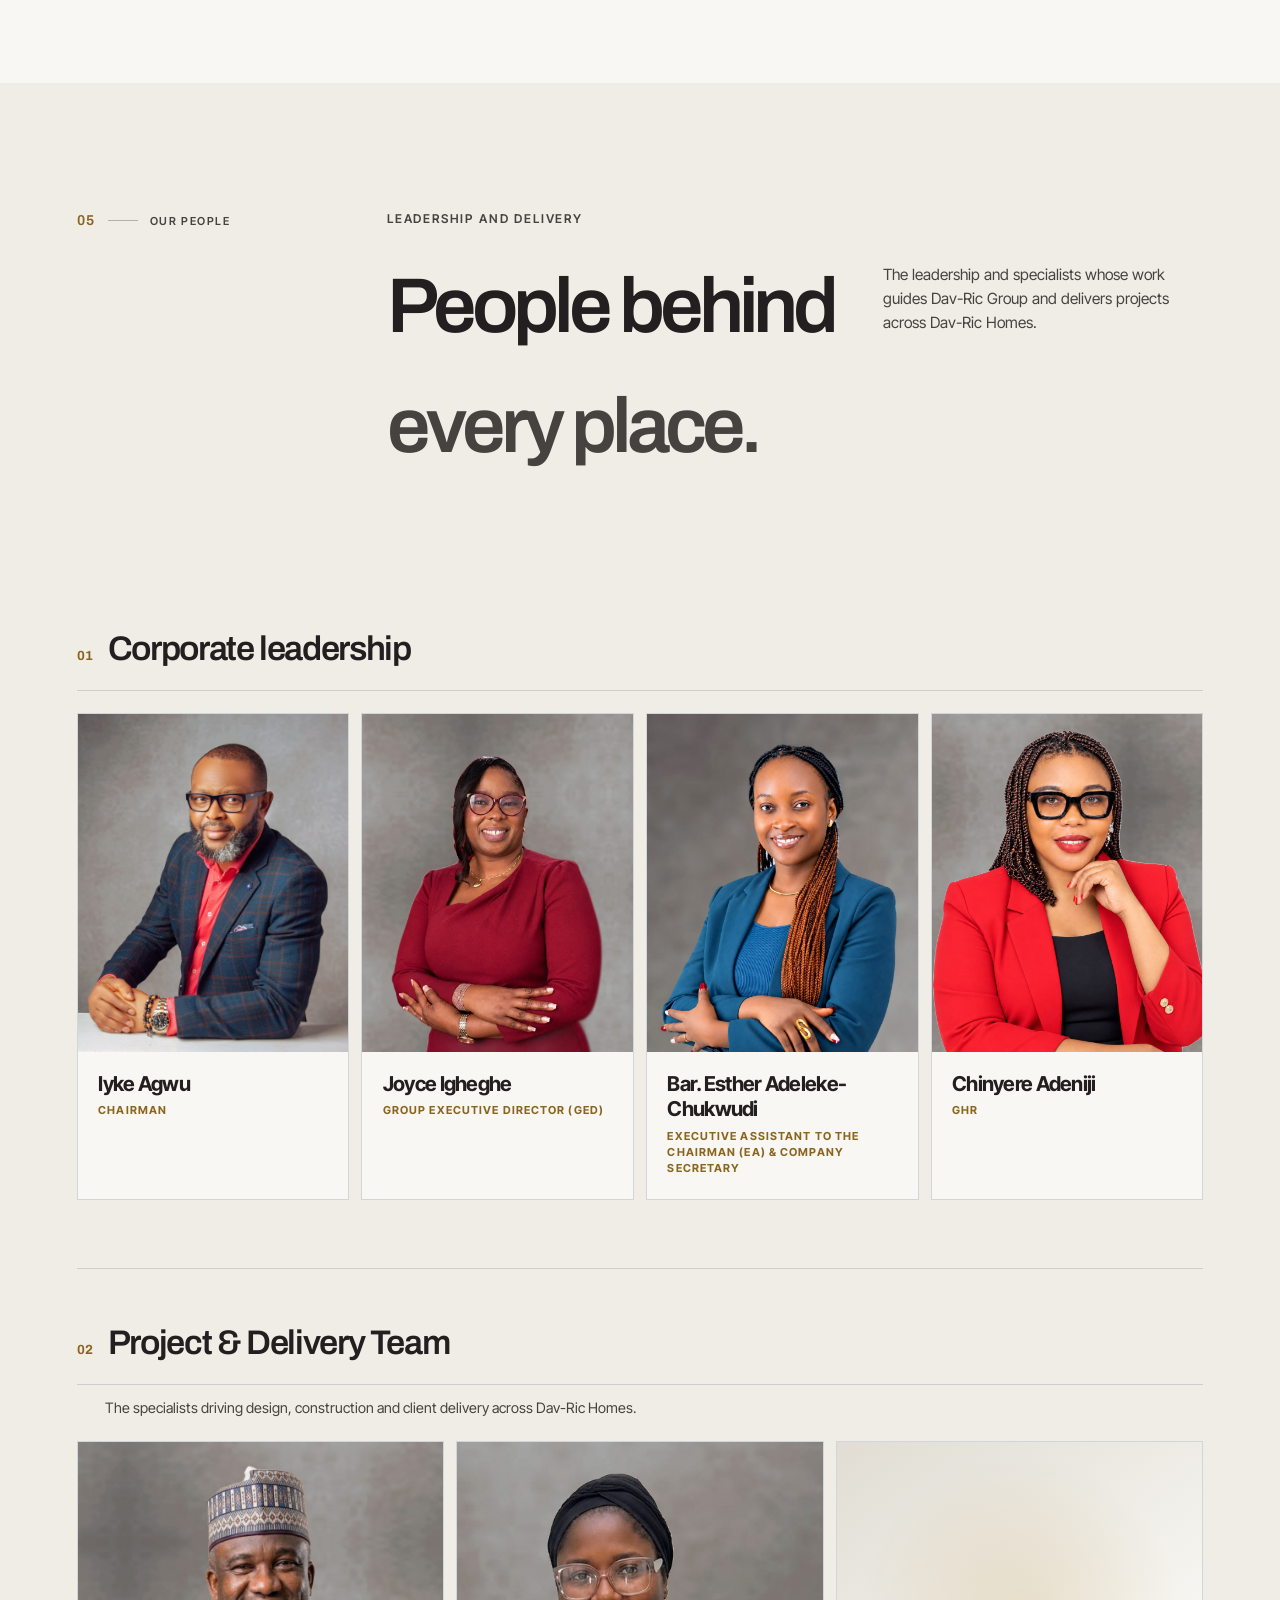
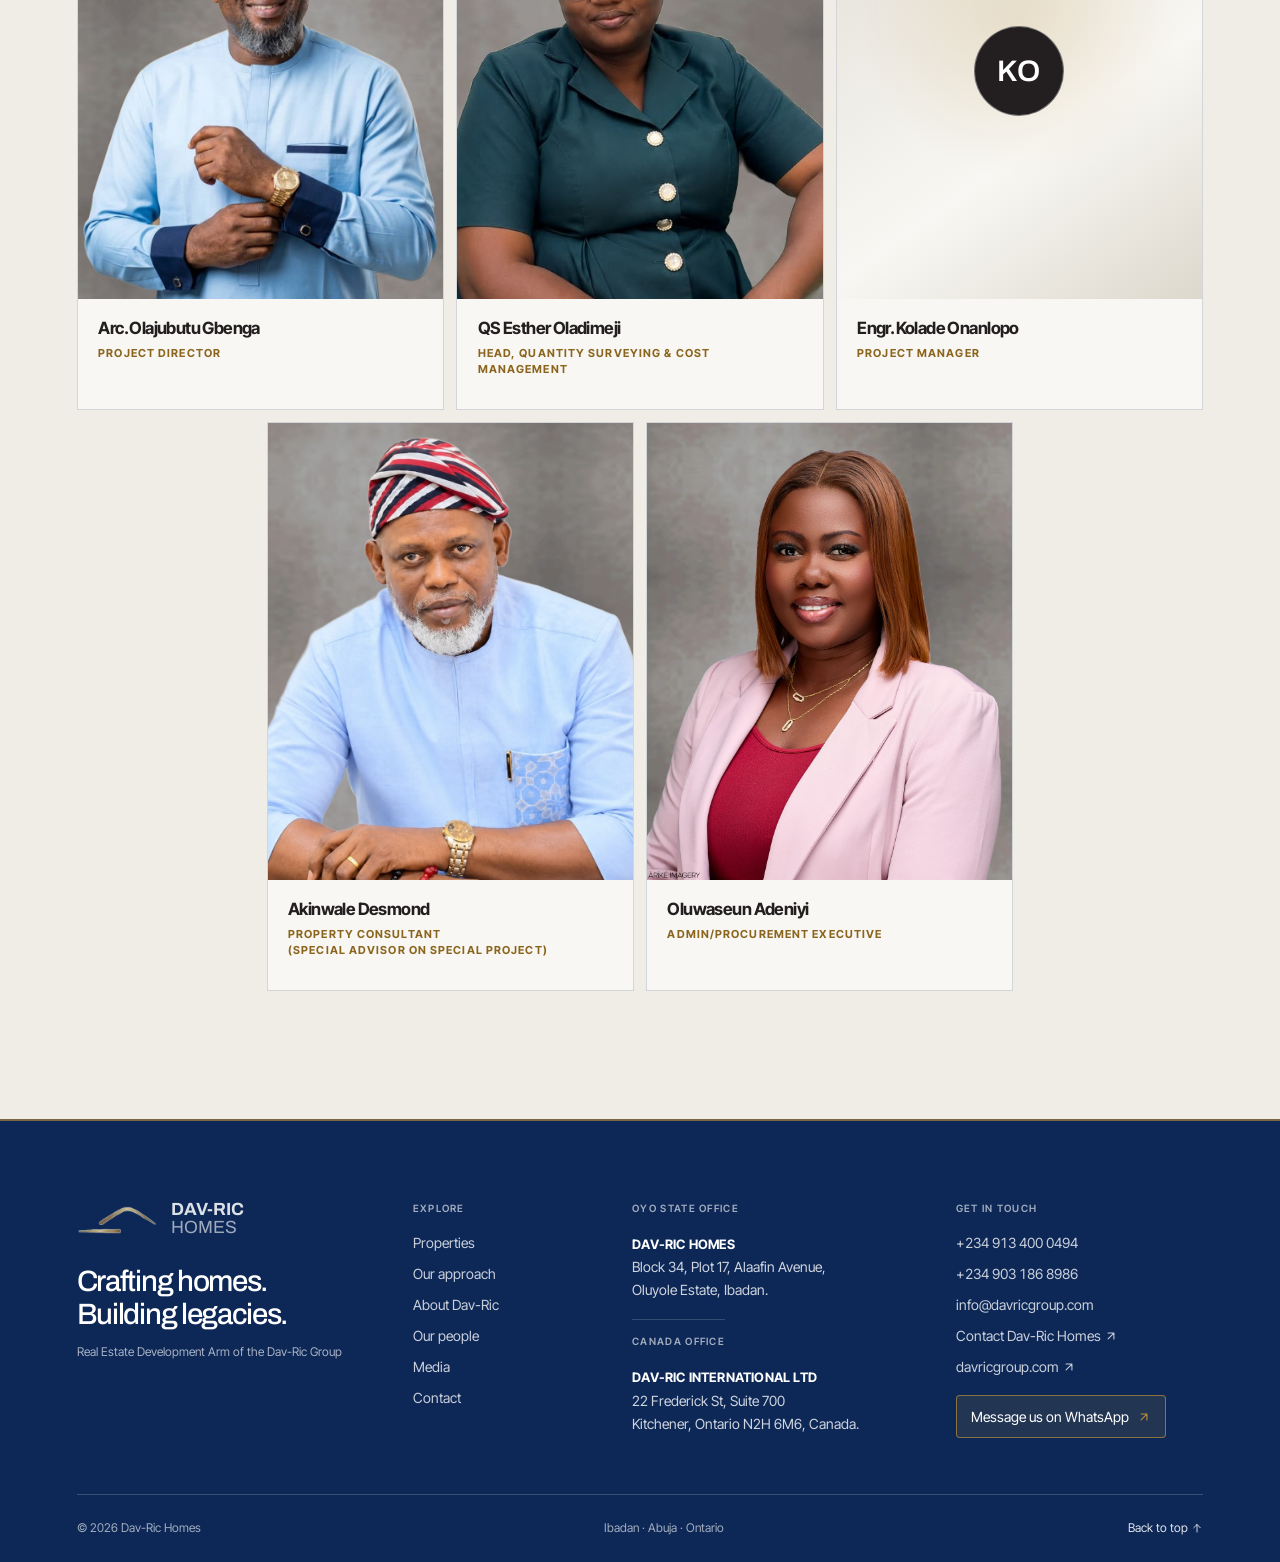
==== commit 70af2d32: "Add Living Waters home listings" ====
--- a/about.html
+++ b/about.html
@@ -31,7 +31,7 @@
     <link rel="preconnect" href="https://fonts.gstatic.com" crossorigin />
     <link href="https://fonts.googleapis.com/css2?family=Archivo:wght@400;500;600;700&family=Inter+Tight:wght@400;500;600;700&display=swap" rel="stylesheet" />
     <link rel="stylesheet" href="styles.css?v=estate-layouts-20261120" />
-    <script src="script.js?v=communities-developments-20261121" defer></script>
+    <script src="script.js?v=living-waters-listings-20261127" defer></script>
   </head>
   <body>
     <a class="skip-link" href="#main">Skip to content</a>
@@ -52,8 +52,6 @@
     <a href="/projects/pebblebrooks-estate">Pebblebrooks Estate</a>
     <a href="/projects/living-waters-estate">Living Waters Estate</a>
     <a href="/projects/palm-harbour-estate-phase-1">Palm Harbour Estate</a>
-    <a href="/projects/pebblebrooks-terrace-home">Pebblebrooks Terrace Home</a>
-    <a href="/projects/pebblebrooks-semi-detached-building">Pebblebrooks Semi-detached</a>
     <a href="/projects/guzape-abuja">Guzape Main Project</a>
   </div>
 </details><a href="/about#top" aria-current="page">About Dav-Ric</a><a href="/media">Media</a><a href="/contact">Contact</a><a class="nav-cta nav-expert-cta" href="/contact"><span>Speak to an expert</span><span aria-hidden="true"><svg class="ui-arrow ui-arrow--up-right" viewBox="0 0 24 24" focusable="false"><path d="M7 17 17 7M7 7h10v10" /></svg></span></a></nav>
--- a/styles.css
+++ b/styles.css
@@ -5523,20 +5523,18 @@
 .story-image-gallery--pebblebrooks-gallery {
   display: grid;
   grid-template-columns: repeat(3, minmax(0, 1fr));
-  grid-template-rows: minmax(270px, 32vw) minmax(220px, 24vw);
+  grid-template-rows: minmax(270px, 32vw);
+  grid-auto-rows: minmax(220px, 24vw);
   gap: 12px;
   margin: 0;
 }
 .story-image-gallery--pebblebrooks-gallery .palm-gallery-tile--1 { grid-area: 1 / 1 / 2 / 3; }
 .story-image-gallery--pebblebrooks-gallery .palm-gallery-tile--2 { grid-area: 1 / 3 / 2 / 4; }
-.story-image-gallery--pebblebrooks-gallery .palm-gallery-tile--3 { grid-area: 2 / 1 / 3 / 2; }
-.story-image-gallery--pebblebrooks-gallery .palm-gallery-tile--4 { grid-area: 2 / 2 / 3 / 3; }
-.story-image-gallery--pebblebrooks-gallery .palm-gallery-tile--5 { grid-area: 2 / 3 / 3 / 4; }
 .story-image-gallery--pebblebrooks-gallery .palm-gallery-open > img { object-position: center; }
 
 @media (min-width: 761px) and (max-width: 1080px) {
   .story-image-gallery--project-mosaic { grid-template-columns: repeat(3, minmax(0, 1fr)); grid-auto-rows: clamp(104px, 13vw, 138px); }
-  .story-image-gallery--pebblebrooks-gallery { grid-template-rows: minmax(230px, 32vw) minmax(190px, 24vw); }
+  .story-image-gallery--pebblebrooks-gallery { grid-template-rows: minmax(230px, 32vw); grid-auto-rows: minmax(190px, 24vw); }
 }
 
 @media (max-width: 760px) {
@@ -5550,14 +5548,12 @@
   .story-image-gallery--project-mosaic .palm-gallery-tile--wide { grid-column: span 2; }
   .story-image-gallery--pebblebrooks-gallery {
     grid-template-columns: repeat(2, minmax(0, 1fr));
-    grid-template-rows: minmax(220px, 58vw) repeat(2, minmax(148px, 42vw));
+    grid-template-rows: repeat(2, minmax(190px, 52vw));
+    grid-auto-rows: minmax(148px, 42vw);
     gap: 8px;
   }
   .story-image-gallery--pebblebrooks-gallery .palm-gallery-tile--1 { grid-area: 1 / 1 / 2 / 3; }
-  .story-image-gallery--pebblebrooks-gallery .palm-gallery-tile--2 { grid-area: 2 / 1 / 3 / 2; }
-  .story-image-gallery--pebblebrooks-gallery .palm-gallery-tile--3 { grid-area: 2 / 2 / 3 / 3; }
-  .story-image-gallery--pebblebrooks-gallery .palm-gallery-tile--4 { grid-area: 3 / 1 / 4 / 2; }
-  .story-image-gallery--pebblebrooks-gallery .palm-gallery-tile--5 { grid-area: 3 / 2 / 4 / 3; }
+  .story-image-gallery--pebblebrooks-gallery .palm-gallery-tile--2 { grid-area: 2 / 1 / 3 / 3; }
 }
 
 /* Development finder */
@@ -7602,6 +7598,29 @@
   background: var(--mist);
 }
 
+.story-image-gallery--living-waters-home-gallery {
+  grid-template-columns: repeat(2, minmax(0, 1fr));
+  grid-auto-rows: clamp(230px, 31vw, 390px);
+  gap: 12px;
+  margin: 0;
+}
+
+.story-image-gallery--living-waters-home-gallery .palm-gallery-tile {
+  grid-area: auto;
+  grid-column: auto;
+  grid-row: auto;
+  border: 1px solid rgb(23 21 20 / 10%);
+  border-radius: 14px;
+  background: #fff;
+}
+
+.story-image-gallery--living-waters-home-gallery .palm-gallery-tile--plan .palm-gallery-open > img {
+  box-sizing: border-box;
+  padding: clamp(12px, 1.8vw, 24px);
+  object-fit: contain;
+  background: #fff;
+}
+
 .palm-gallery-section--plans-landscape-pair .palm-gallery-heading h2 {
   max-width: 900px;
   font-size: clamp(38px, 4.5vw, 60px);
@@ -7658,6 +7677,12 @@
   .story-image-gallery--living-waters-gallery {
     grid-template-columns: repeat(2, minmax(0, 1fr));
     grid-auto-rows: clamp(180px, 52vw, 250px);
+    gap: 9px;
+  }
+
+  .story-image-gallery--living-waters-home-gallery {
+    grid-template-columns: minmax(0, 1fr);
+    grid-auto-rows: clamp(220px, 68vw, 320px);
     gap: 9px;
   }
 
@@ -8228,3 +8253,192 @@
   .community-story-copy h3 { font-size: 34px; }
   .community-story-link { gap: 10px; }
 }
+
+/* Pebblebrooks estate poster and residence finder. */
+.project-story-hero--pebblebrooks {
+  grid-template-columns: minmax(235px, .82fr) minmax(280px, 1fr) minmax(390px, 1.28fr);
+  min-height: clamp(620px, calc(100svh - 88px), 760px);
+  background: #f2eee5;
+}
+
+.project-story-hero--pebblebrooks .pebblebrooks-poster-brand {
+  min-height: 0;
+  align-items: flex-start;
+  justify-content: space-between;
+  padding: clamp(27px, 3.6vw, 58px);
+  color: #f7f1e6;
+  background: #193b2f;
+}
+
+.pebblebrooks-poster-eyebrow {
+  display: inline-flex;
+  align-items: center;
+  gap: 11px;
+  margin: 0;
+  color: #d9ba7a;
+  font-size: 9px;
+  font-weight: 800;
+  letter-spacing: .25em;
+  line-height: 1.5;
+  text-transform: uppercase;
+}
+
+.pebblebrooks-poster-eyebrow > span {
+  width: 17px;
+  height: 1px;
+  background: #d9ba7a;
+}
+
+.project-story-hero--pebblebrooks .pebblebrooks-poster-brand h1 {
+  display: flex;
+  flex-direction: column;
+  margin: auto 0 5px;
+  color: #f7f1e6;
+  font-family: var(--display);
+  font-size: clamp(58px, 6.5vw, 104px);
+  font-weight: 500;
+  letter-spacing: -.075em;
+  line-height: .79;
+  overflow-wrap: normal;
+}
+
+.project-story-hero--pebblebrooks .pebblebrooks-poster-brand h1 > span { display: block; }
+.pebblebrooks-poster-place { margin: 13px 0 0; color: #d9ba7a; font-size: 10px; font-weight: 800; letter-spacing: .42em; text-transform: uppercase; }
+.project-story-hero--pebblebrooks .project-story-deck { margin-top: 35px; color: rgb(247 241 230 / 78%); font-family: var(--display); font-size: 14px; font-style: italic; }
+.project-story-hero--pebblebrooks .story-back-link { margin-top: 32px; font-size: 12px; }
+
+.project-story-hero--pebblebrooks .pebblebrooks-poster-visual {
+  display: flex;
+  min-height: 0;
+  align-items: center;
+  justify-content: center;
+  padding: clamp(24px, 3.1vw, 48px);
+  overflow: hidden;
+  background: #f2eee5;
+}
+
+.project-story-hero--pebblebrooks .project-story-visual {
+  position: relative;
+  inset: auto;
+  width: min(100%, 470px);
+  aspect-ratio: .94 / 1;
+  min-height: 0;
+  overflow: hidden;
+  border-radius: 48% 48% 37% 37% / 42% 42% 30% 30%;
+  background: #244436;
+  box-shadow: 0 25px 60px rgb(26 48 35 / 18%);
+}
+
+.project-story-hero--pebblebrooks .project-story-visual > img { width: 100%; height: 100%; object-fit: cover; object-position: center; }
+.project-story-hero--pebblebrooks .project-story-visual::after { inset: 66% 0 0; background: linear-gradient(0deg, rgb(8 19 14 / 22%), transparent); }
+.pebblebrooks-image-stamp { position: absolute; z-index: 3; bottom: clamp(37px, 5vw, 76px); left: 50%; margin: 0; padding: 11px 18px; transform: translateX(-50%); border-radius: 99px; color: #1c2e24; background: #f7f3e9; font-size: 9px; font-weight: 850; letter-spacing: .13em; text-align: center; text-transform: uppercase; white-space: nowrap; }
+.pebblebrooks-image-stamp span { padding-inline: 4px; color: #a77c35; }
+
+.pebblebrooks-poster-residences {
+  display: flex;
+  min-width: 0;
+  flex-direction: column;
+  justify-content: center;
+  gap: 18px;
+  padding: clamp(25px, 2.8vw, 44px);
+  color: #1e2a24;
+  background: #fbf9f3;
+}
+
+.pebblebrooks-poster-heading { display: flex; align-items: end; justify-content: space-between; gap: 16px; }
+.pebblebrooks-poster-heading .eyebrow { margin: 0 0 8px; color: #776f61; font-size: 9px; }
+.pebblebrooks-poster-heading h2 { margin: 0; font-family: var(--display); font-size: clamp(27px, 2.5vw, 39px); font-weight: 600; letter-spacing: -.06em; line-height: .98; }
+.pebblebrooks-poster-heading h2 em { color: #a17b3c; font-weight: 500; }
+.pebblebrooks-poster-heading > span { flex: 0 0 auto; padding-bottom: 4px; color: #79756c; font-size: 9px; font-weight: 700; letter-spacing: .11em; text-transform: uppercase; }
+.pebblebrooks-residence-list { display: grid; gap: 11px; }
+
+.pebblebrooks-residence-card {
+  display: grid;
+  min-width: 0;
+  grid-template-columns: 54px minmax(88px, 124px) minmax(0, 1fr) 30px;
+  align-items: center;
+  gap: 14px;
+  padding: 14px;
+  border: 1px solid #e5e0d5;
+  border-radius: 14px;
+  color: #1d2923;
+  background: #fff;
+  text-decoration: none;
+  transition: border-color 200ms ease, box-shadow 240ms ease, transform 240ms ease;
+}
+
+.pebblebrooks-residence-card:hover { transform: translateY(-2px); border-color: #c6a363; box-shadow: 0 10px 24px rgb(24 44 32 / 9%); }
+.pebblebrooks-residence-card:focus-visible { outline: 3px solid #b18b4b; outline-offset: 3px; }
+.pebblebrooks-residence-count { display: flex; flex-direction: column; align-items: center; color: #234235; }
+.pebblebrooks-residence-count strong { font-family: var(--display); font-size: 42px; font-weight: 600; letter-spacing: -.08em; line-height: .9; }
+.pebblebrooks-residence-count small { margin-top: 5px; color: #747167; font-size: 9px; font-weight: 800; letter-spacing: .13em; text-transform: uppercase; }
+.pebblebrooks-residence-card > img { width: 100%; height: 108px; border-radius: 10px; object-fit: cover; }
+.pebblebrooks-residence-copy { display: flex; min-width: 0; flex-direction: column; gap: 3px; }
+.pebblebrooks-residence-copy small { color: #86734e; font-size: 9px; font-weight: 850; letter-spacing: .12em; text-transform: uppercase; }
+.pebblebrooks-residence-copy strong { overflow-wrap: anywhere; font-family: var(--display); font-size: clamp(18px, 1.5vw, 23px); font-weight: 650; letter-spacing: -.04em; line-height: 1.08; }
+.pebblebrooks-residence-copy > span { color: #6d6b64; font-size: 11px; line-height: 1.35; }
+.pebblebrooks-residence-arrow { display: grid; width: 30px; height: 30px; place-items: center; border: 1px solid #d8d1c4; border-radius: 50%; color: #886b37; font-size: 17px; transition: color 180ms ease, background 180ms ease, border-color 180ms ease; }
+.pebblebrooks-residence-card:hover .pebblebrooks-residence-arrow { border-color: #193b2f; color: #fff; background: #193b2f; }
+.pebblebrooks-poster-amenities { display: flex; flex-wrap: wrap; gap: 7px; padding-top: 3px; }
+.pebblebrooks-poster-amenities span { padding: 7px 9px; border: 1px solid #e8e2d7; border-radius: 99px; color: #526156; font-size: 8px; font-weight: 750; letter-spacing: .045em; }
+.pebblebrooks-listings-anchor { display: none; }
+.project-story-page--pebblebrooks-home .project-story-hero--pebblebrooks { grid-template-columns: minmax(240px, .82fr) minmax(0, 1.18fr); }
+.project-story-page--pebblebrooks-home .pebblebrooks-poster-residences { display: none; }
+.project-story-page--living-waters-home .project-story-hero--pebblebrooks { grid-template-columns: minmax(240px, .82fr) minmax(0, 1.18fr); }
+.project-story-page--living-waters-home .pebblebrooks-poster-residences { display: none; }
+.project-story-page--living-waters-home .project-story-hero--pebblebrooks .pebblebrooks-poster-brand h1 { font-size: clamp(44px, 5.4vw, 76px); line-height: .93; }
+.project-story-hero--living-waters .pebblebrooks-poster-place { max-width: 100%; font-size: 9px; letter-spacing: .12em; line-height: 1.5; }
+
+@media (max-width: 1120px) {
+  .project-story-hero--pebblebrooks { grid-template-columns: minmax(220px, .85fr) minmax(260px, 1fr) minmax(320px, 1.25fr); }
+  .project-story-hero--pebblebrooks .pebblebrooks-poster-brand { padding: 30px 26px; }
+  .pebblebrooks-poster-residences { padding: 27px 23px; }
+  .pebblebrooks-residence-card { grid-template-columns: 48px 100px minmax(0, 1fr) 28px; gap: 10px; padding: 11px; }
+  .pebblebrooks-residence-count strong { font-size: 39px; }
+  .pebblebrooks-residence-card > img { height: 92px; }
+  .pebblebrooks-residence-copy strong { font-size: 20px; }
+  .pebblebrooks-residence-copy > span { font-size: 10px; }
+}
+
+@media (max-width: 960px) {
+  .project-story-hero--pebblebrooks { grid-template-columns: minmax(0, .88fr) minmax(0, 1.12fr); min-height: 0; }
+  .project-story-hero--pebblebrooks .pebblebrooks-poster-brand { min-height: 510px; }
+  .project-story-hero--pebblebrooks .pebblebrooks-poster-visual { min-height: 510px; }
+  .pebblebrooks-poster-residences { grid-column: 1 / -1; padding: 30px clamp(25px, 5vw, 58px); }
+  .pebblebrooks-residence-list { grid-template-columns: repeat(2, minmax(0, 1fr)); }
+  .project-story-page--pebblebrooks-home .project-story-hero--pebblebrooks { grid-template-columns: minmax(0, .88fr) minmax(0, 1.12fr); }
+}
+
+@media (max-width: 700px) {
+  .project-story-hero--pebblebrooks { grid-template-columns: minmax(0, 1fr); }
+  .project-story-hero--pebblebrooks .pebblebrooks-poster-brand { min-height: 420px; padding: 31px 27px 26px; }
+  .project-story-hero--pebblebrooks .pebblebrooks-poster-brand h1 { margin-top: 76px; font-size: clamp(66px, 16vw, 94px); }
+  .project-story-hero--pebblebrooks .project-story-deck { margin-top: 22px; }
+  .project-story-hero--pebblebrooks .story-back-link { margin-top: 22px; }
+  .project-story-hero--pebblebrooks .pebblebrooks-poster-visual { min-height: 0; padding: 27px 24px 35px; }
+  .project-story-hero--pebblebrooks .project-story-visual { width: min(100%, 430px); aspect-ratio: 1.04 / 1; }
+  .pebblebrooks-image-stamp { bottom: 50px; }
+  .pebblebrooks-poster-residences { grid-column: auto; gap: 22px; padding: 37px 26px 40px; }
+  .pebblebrooks-poster-heading { align-items: flex-start; flex-direction: column; gap: 10px; }
+  .pebblebrooks-poster-heading h2 { font-size: 41px; }
+  .pebblebrooks-residence-list { grid-template-columns: minmax(0, 1fr); }
+  .pebblebrooks-residence-card { grid-template-columns: 52px 112px minmax(0, 1fr) 30px; gap: 12px; padding: 12px; }
+  .pebblebrooks-residence-count strong { font-size: 42px; }
+  .pebblebrooks-residence-card > img { height: 100px; }
+  .pebblebrooks-residence-copy small { font-size: 9px; }
+  .pebblebrooks-residence-copy strong { font-size: 21px; }
+  .pebblebrooks-residence-copy > span { font-size: 11px; }
+  .project-story-page--pebblebrooks-home .project-story-hero--pebblebrooks { grid-template-columns: minmax(0, 1fr); }
+  .project-story-page--living-waters-home .project-story-hero--pebblebrooks { grid-template-columns: minmax(0, 1fr); }
+  .project-story-page--living-waters-home .project-story-hero--pebblebrooks .pebblebrooks-poster-brand h1 { margin-top: 45px; font-size: clamp(45px, 12vw, 68px); }
+}
+
+@media (max-width: 390px) {
+  .pebblebrooks-poster-residences { padding: 31px 20px 34px; }
+  .pebblebrooks-poster-heading h2 { font-size: 37px; }
+  .pebblebrooks-residence-card { grid-template-columns: 42px 84px minmax(0, 1fr) 25px; gap: 8px; padding: 9px; }
+  .pebblebrooks-residence-count strong { font-size: 35px; }
+  .pebblebrooks-residence-card > img { height: 82px; }
+  .pebblebrooks-residence-copy strong { font-size: 18px; }
+  .pebblebrooks-residence-copy > span { font-size: 9px; }
+}
